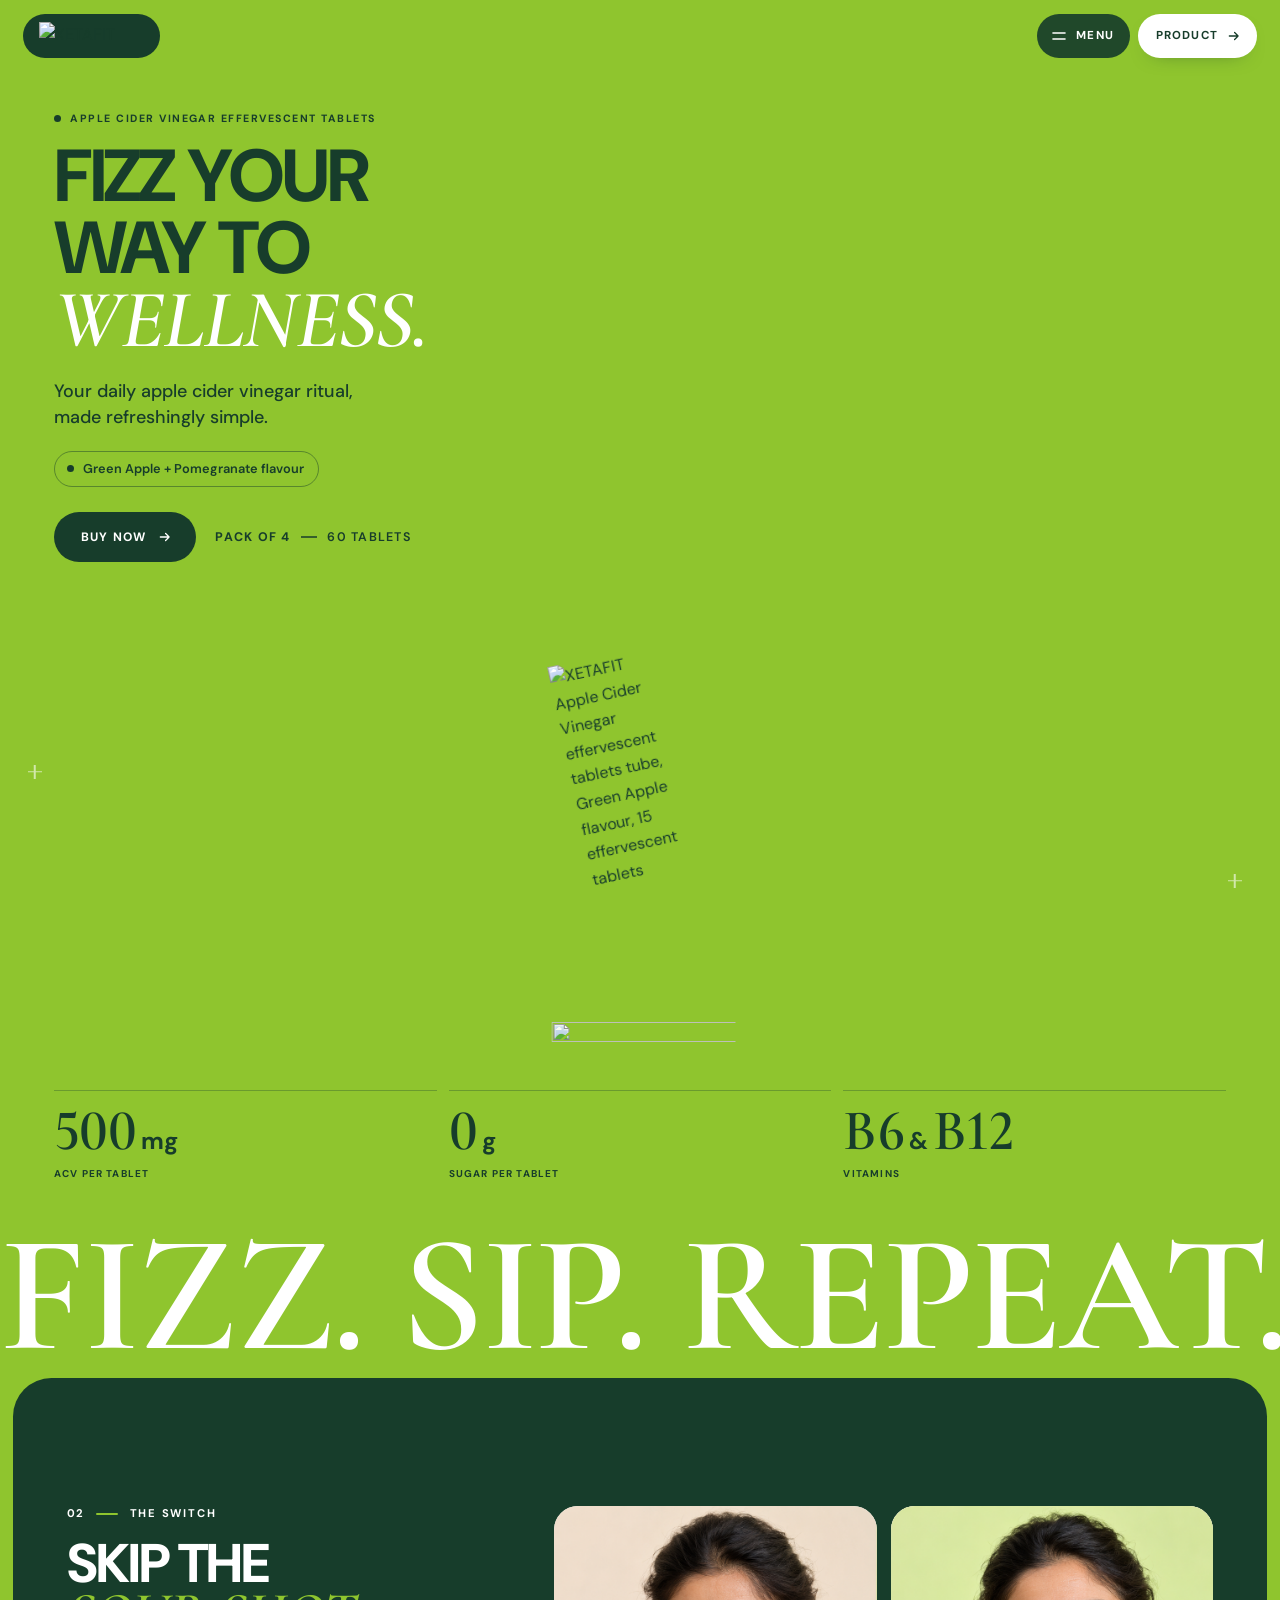
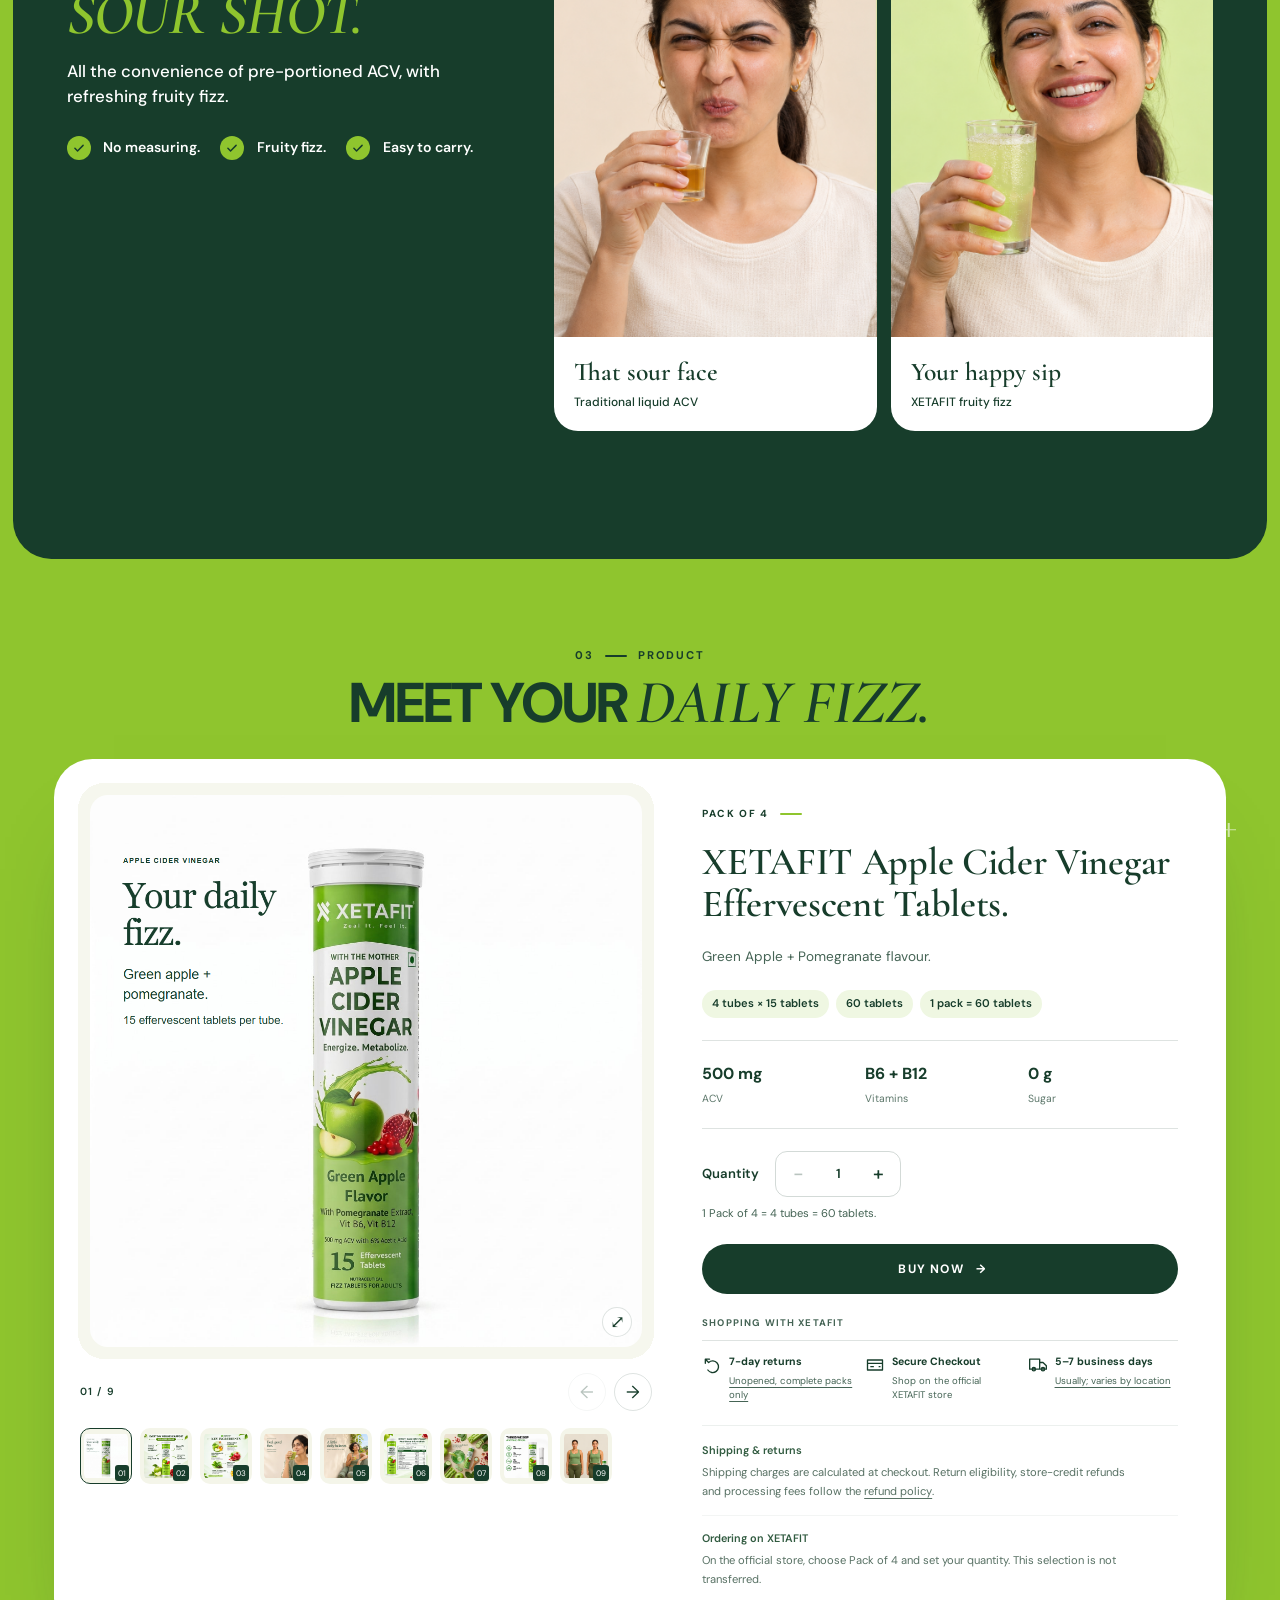
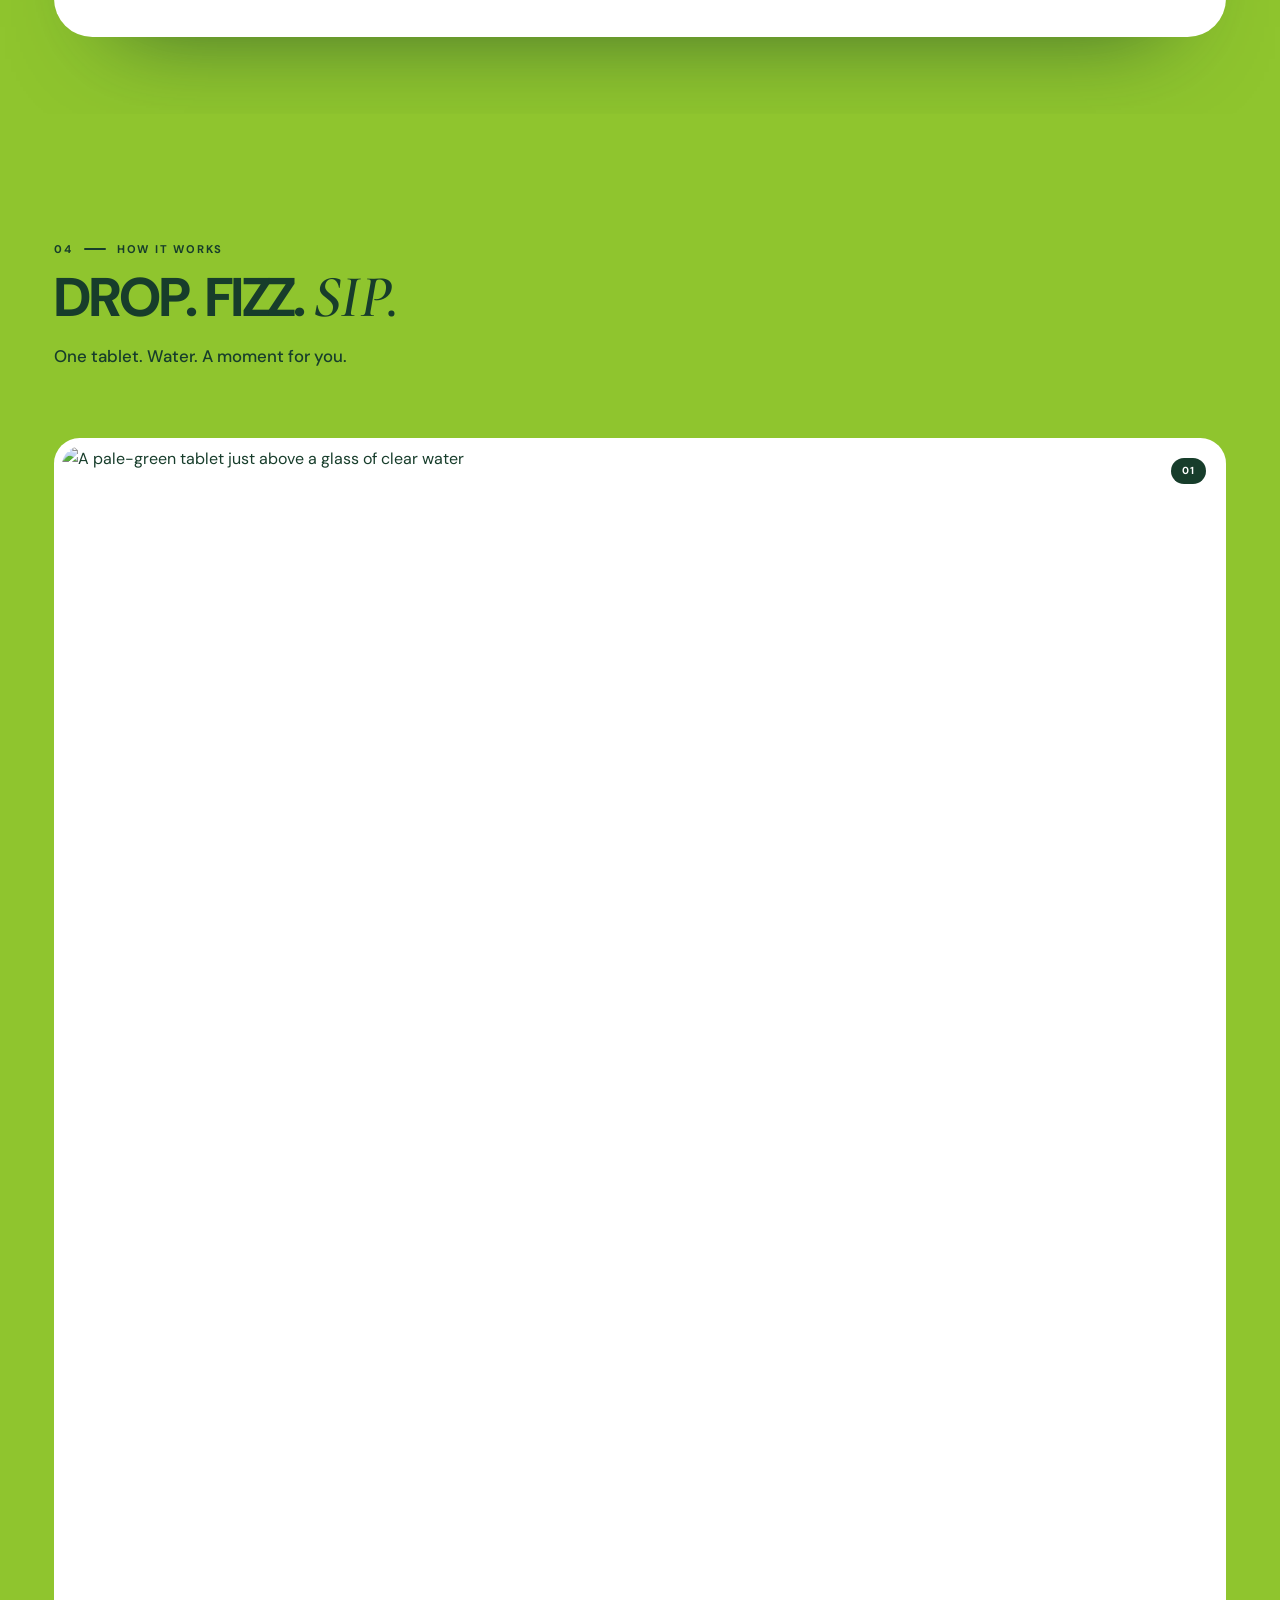
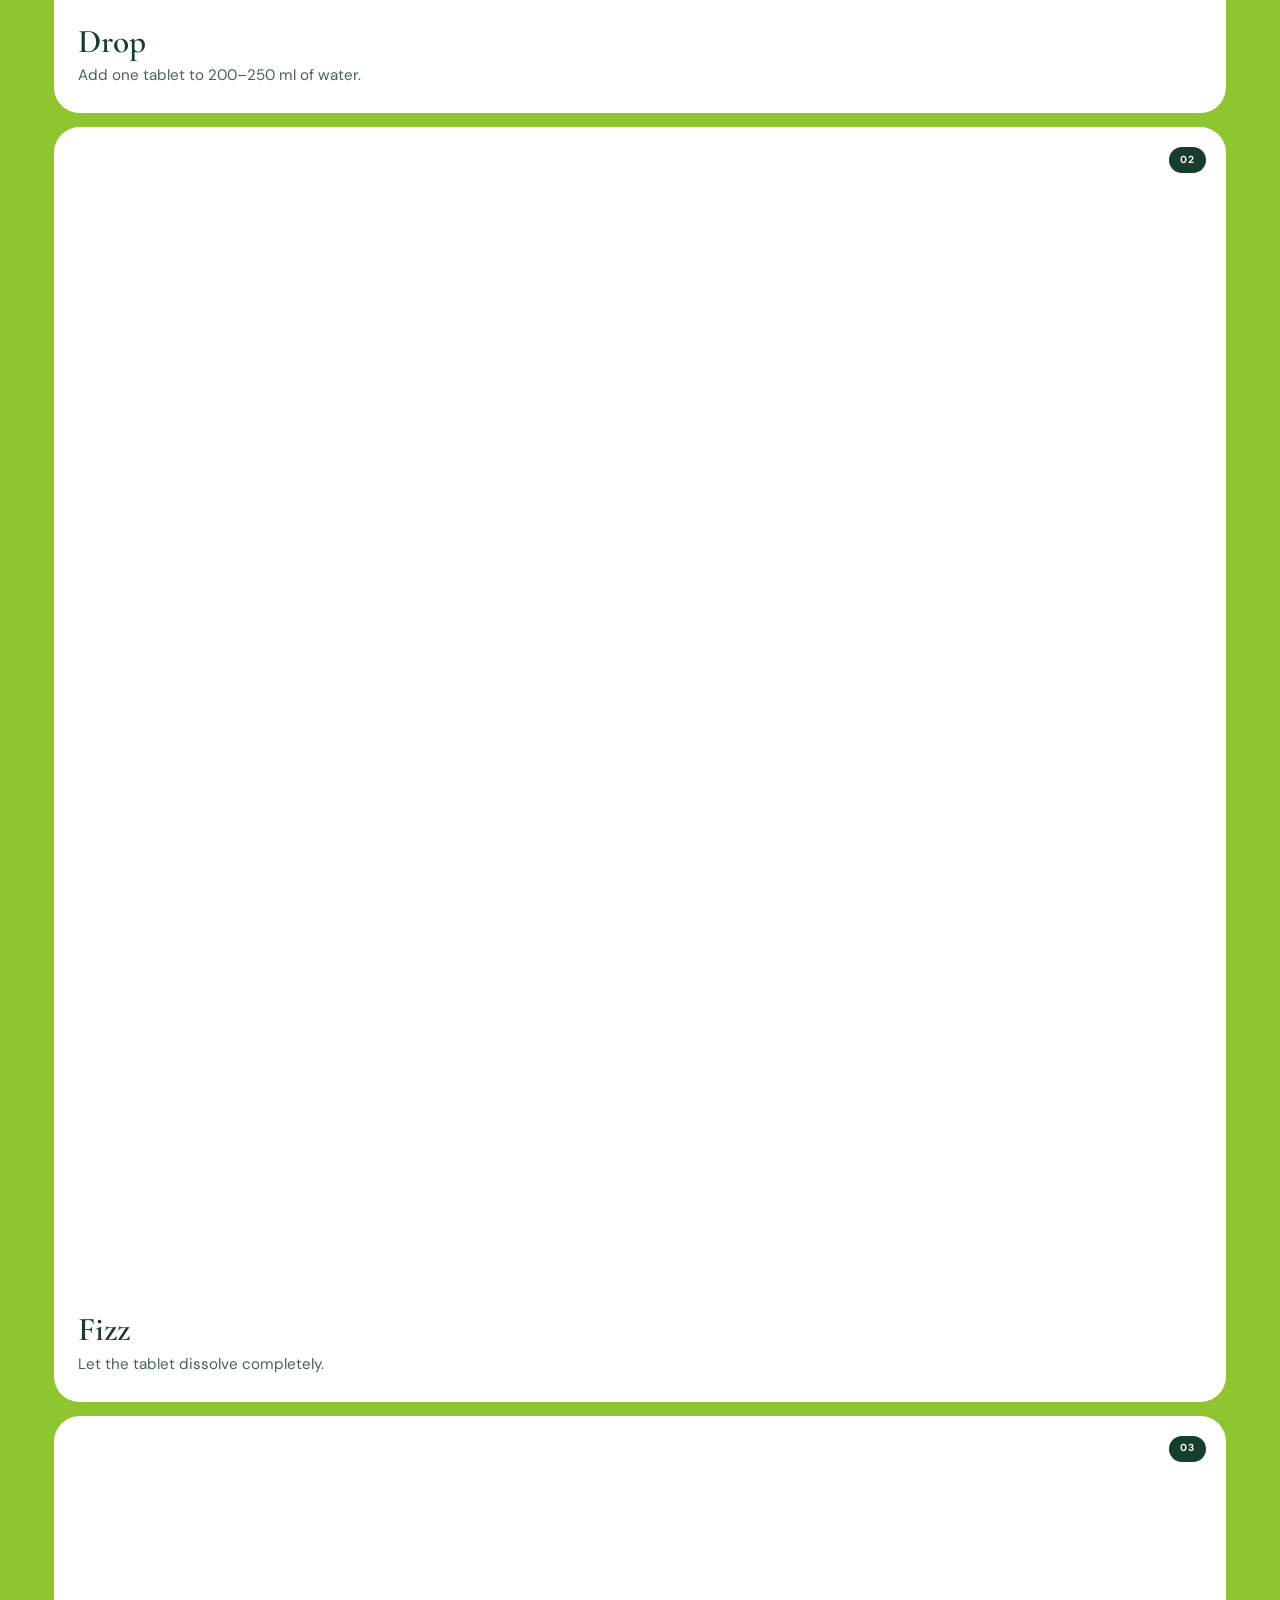
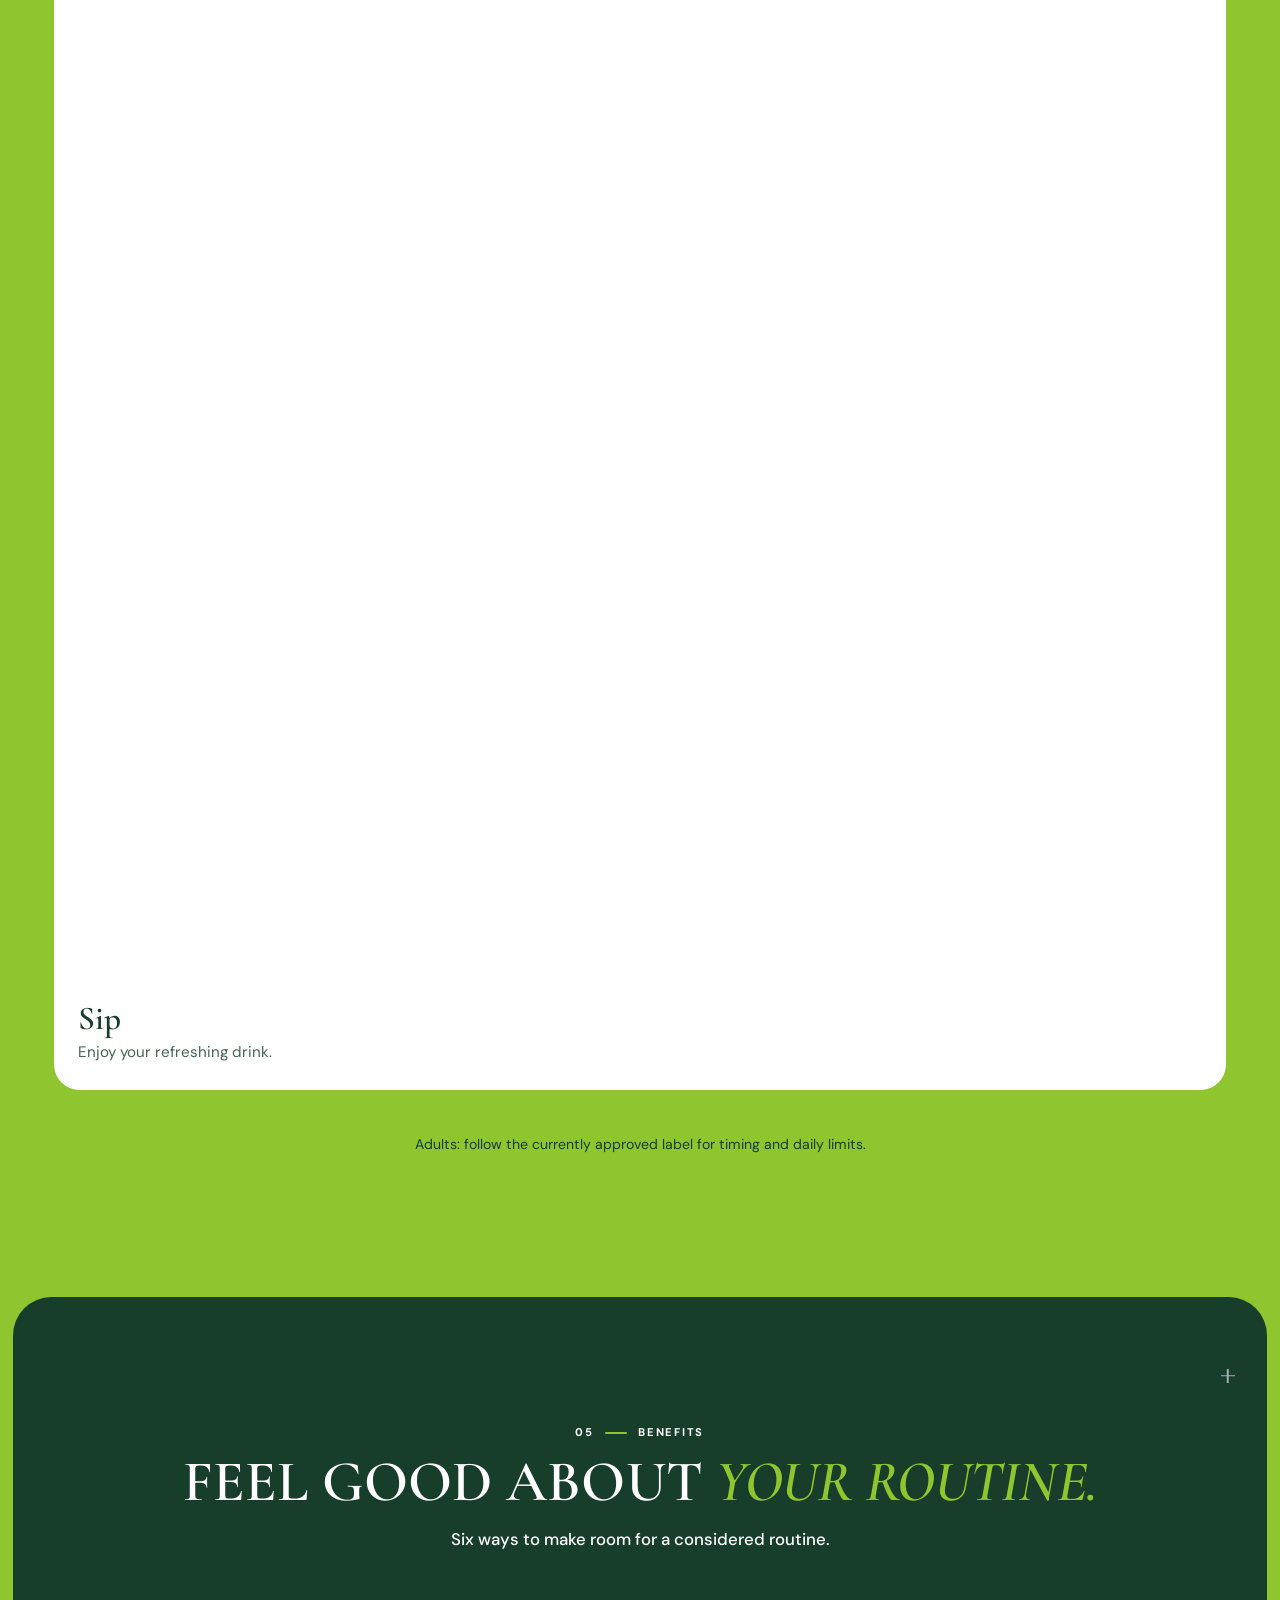
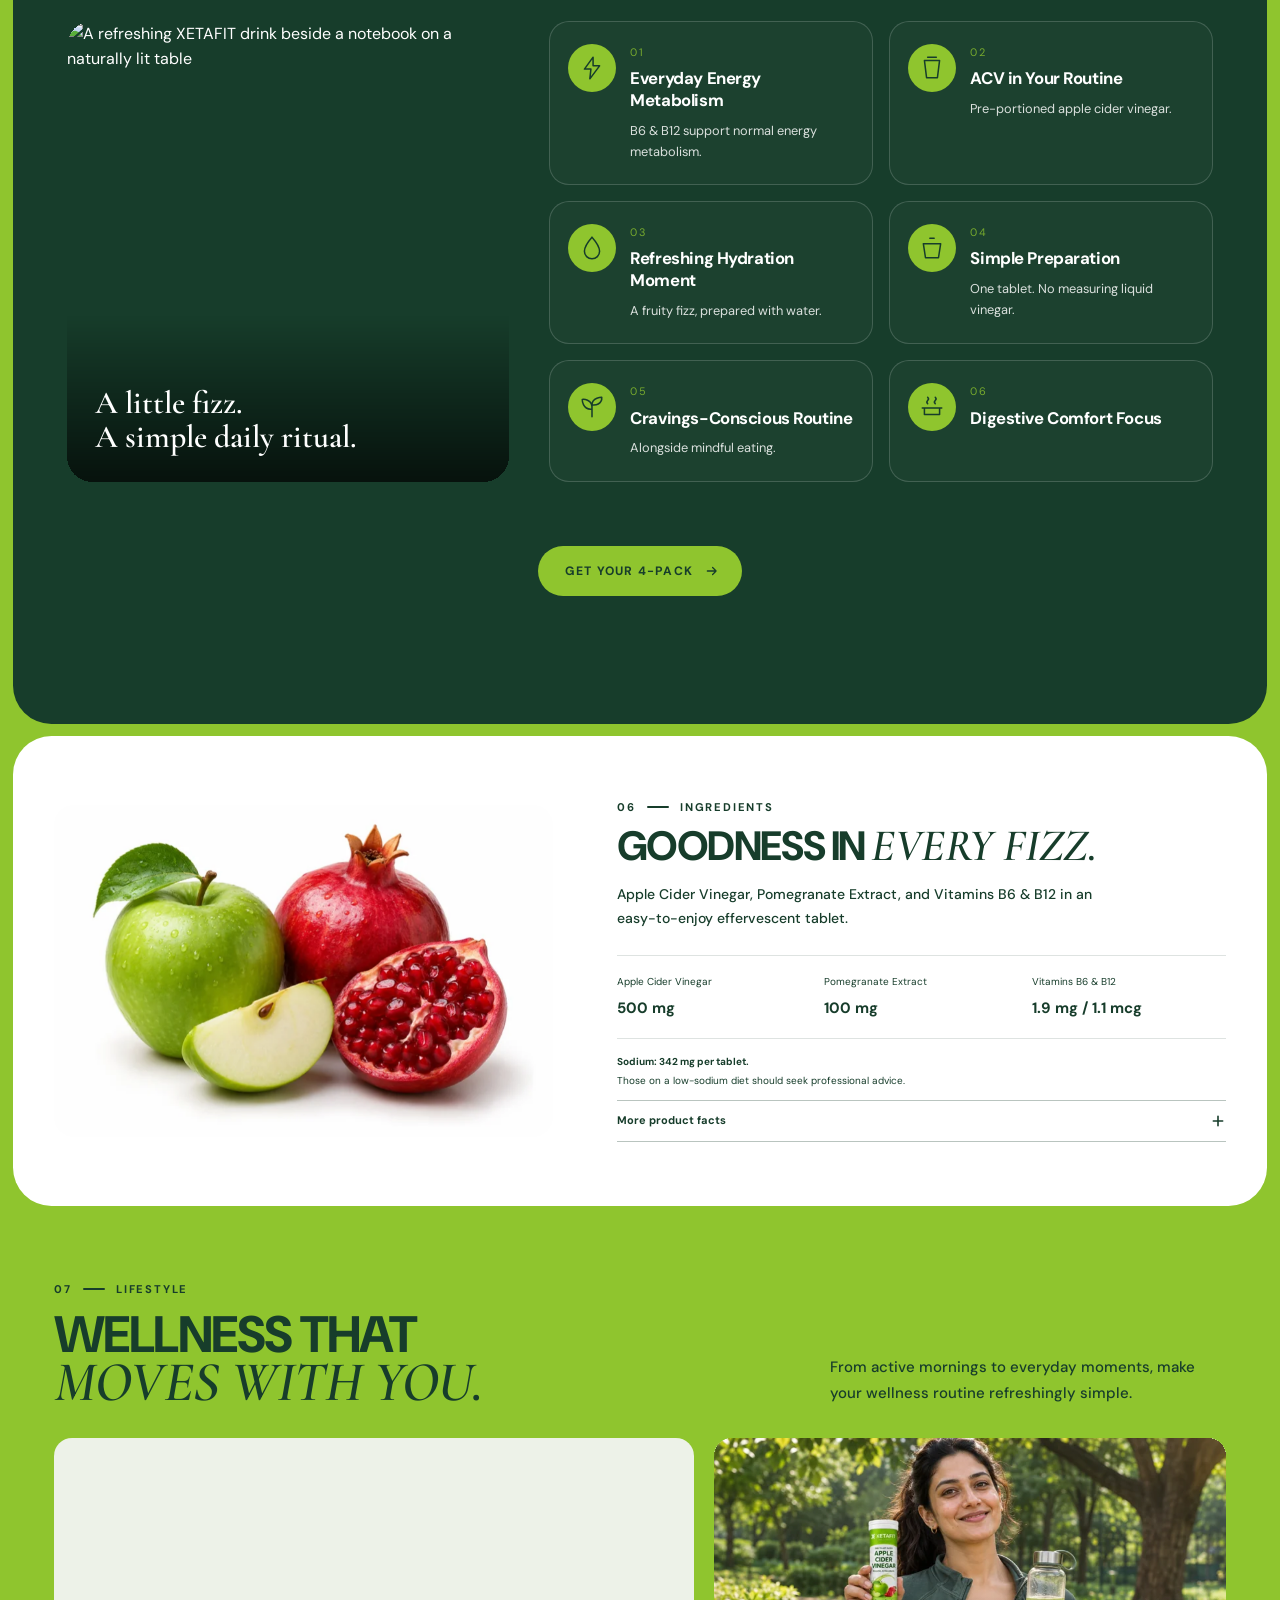
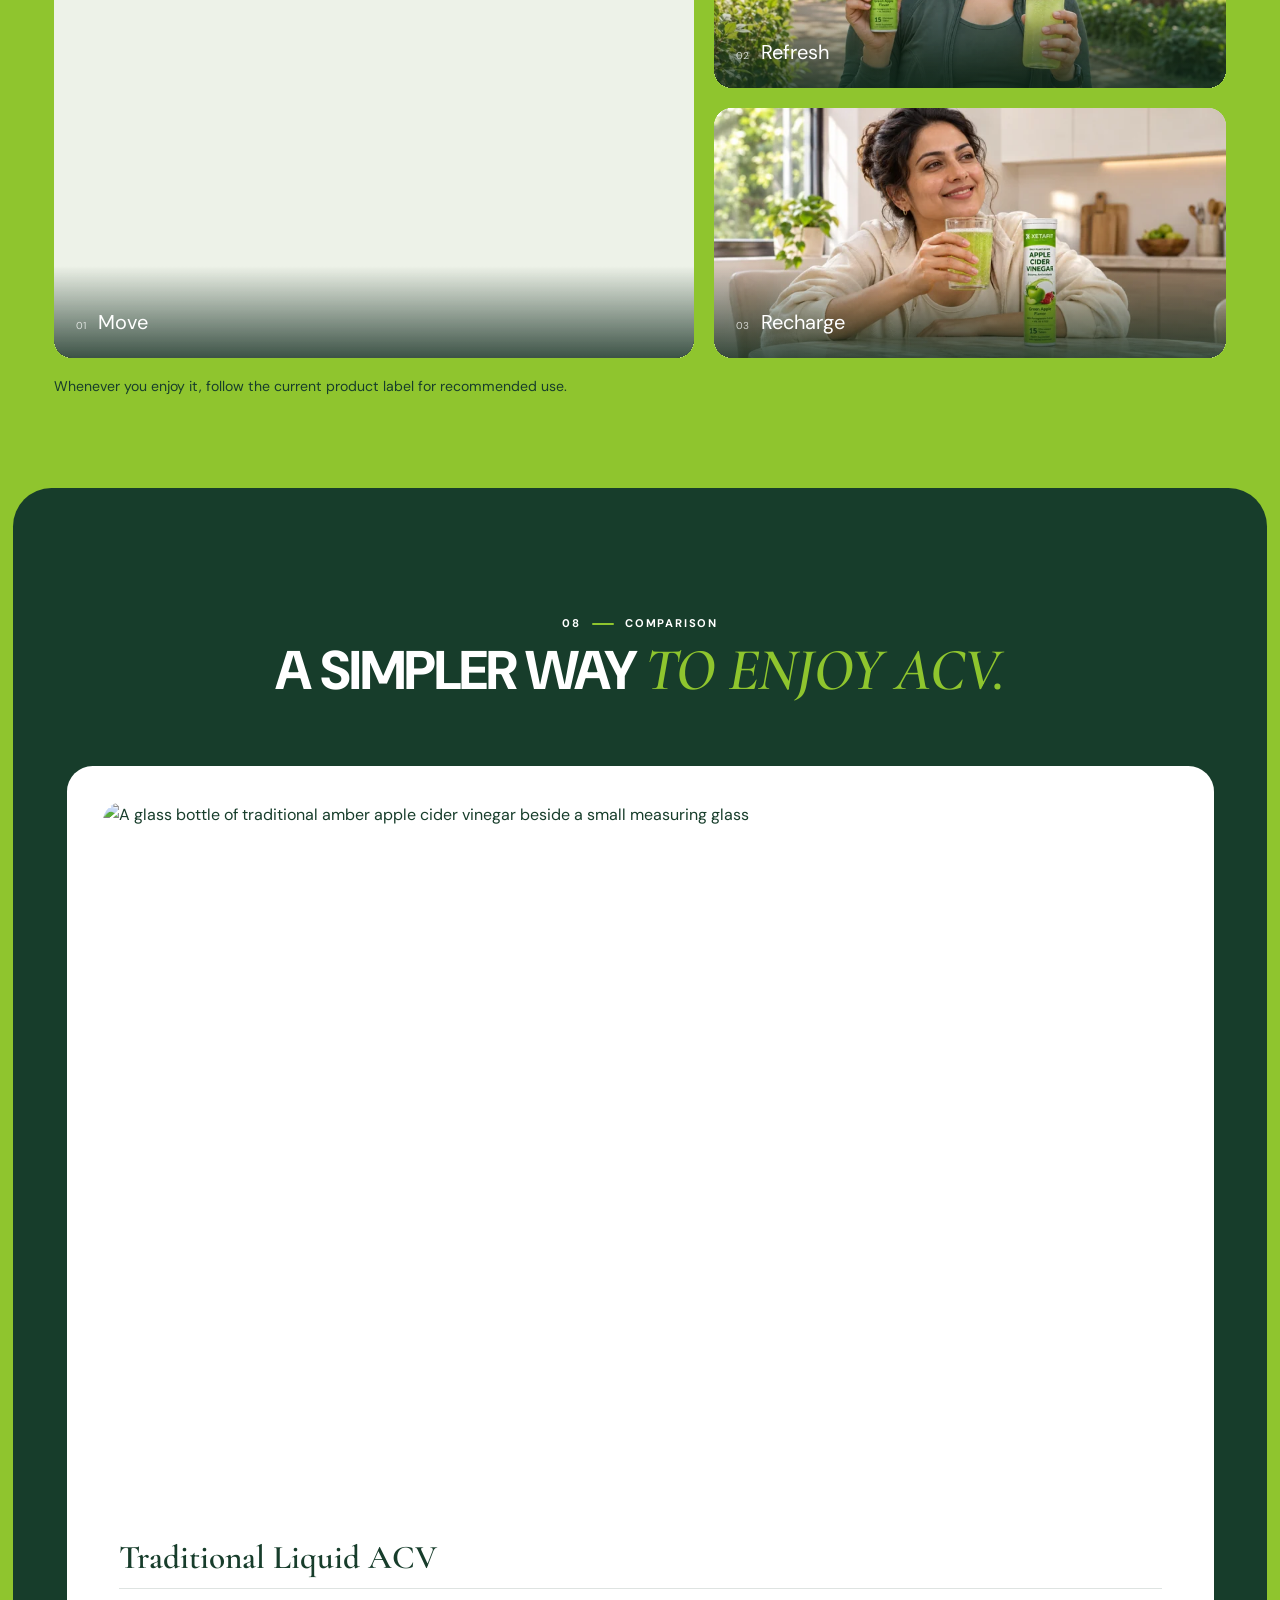
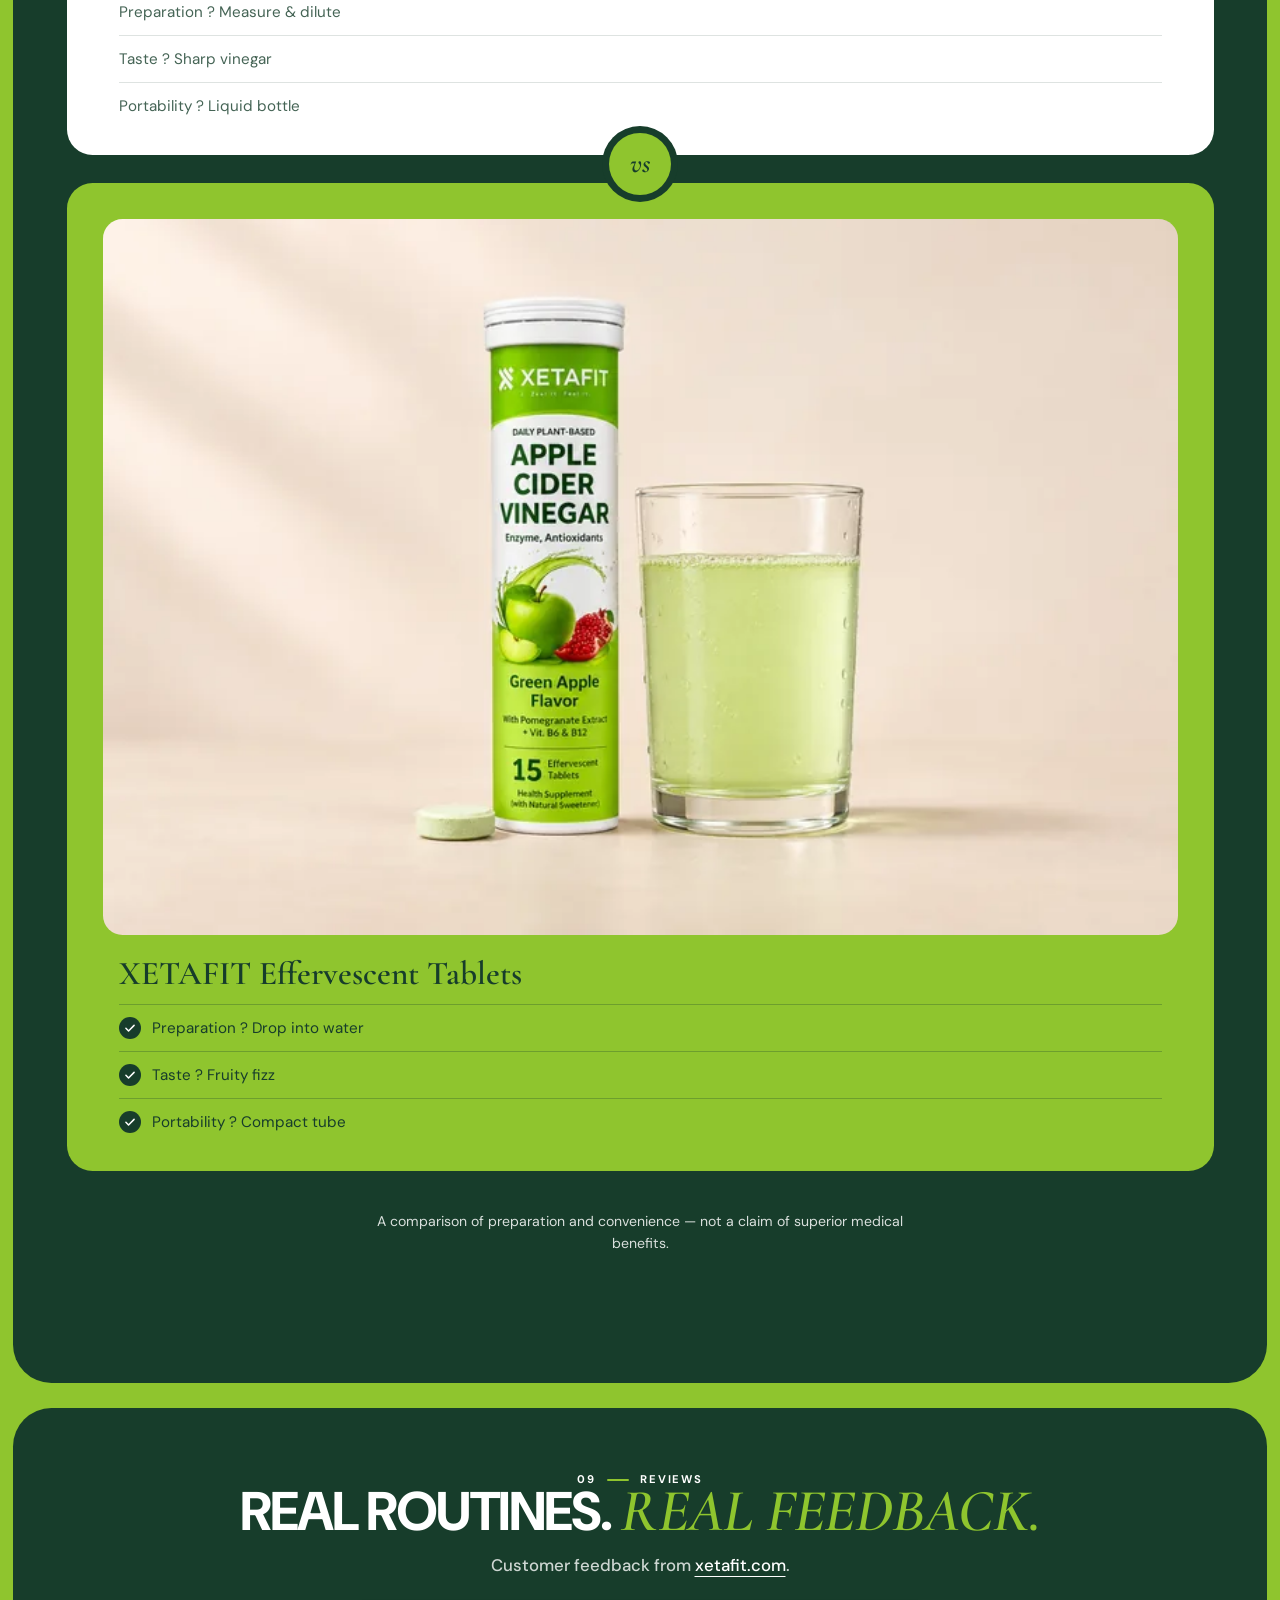
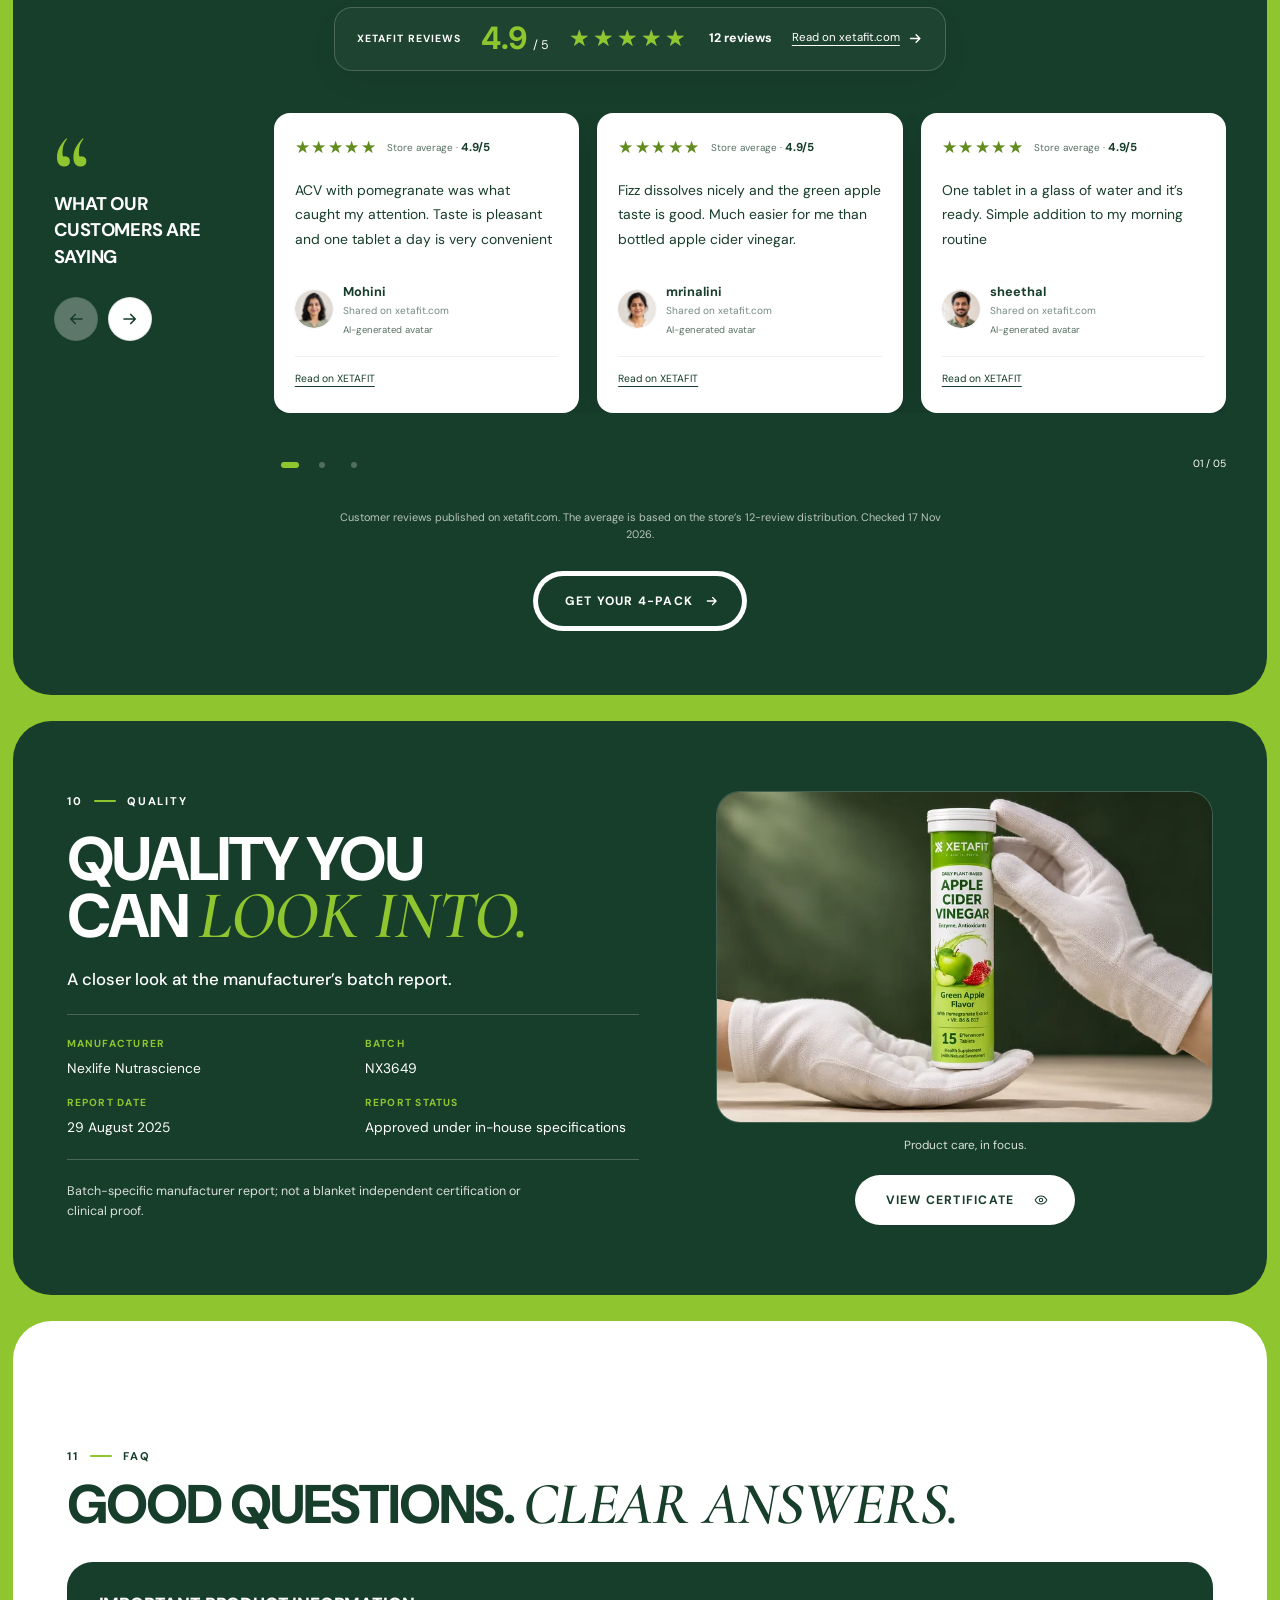
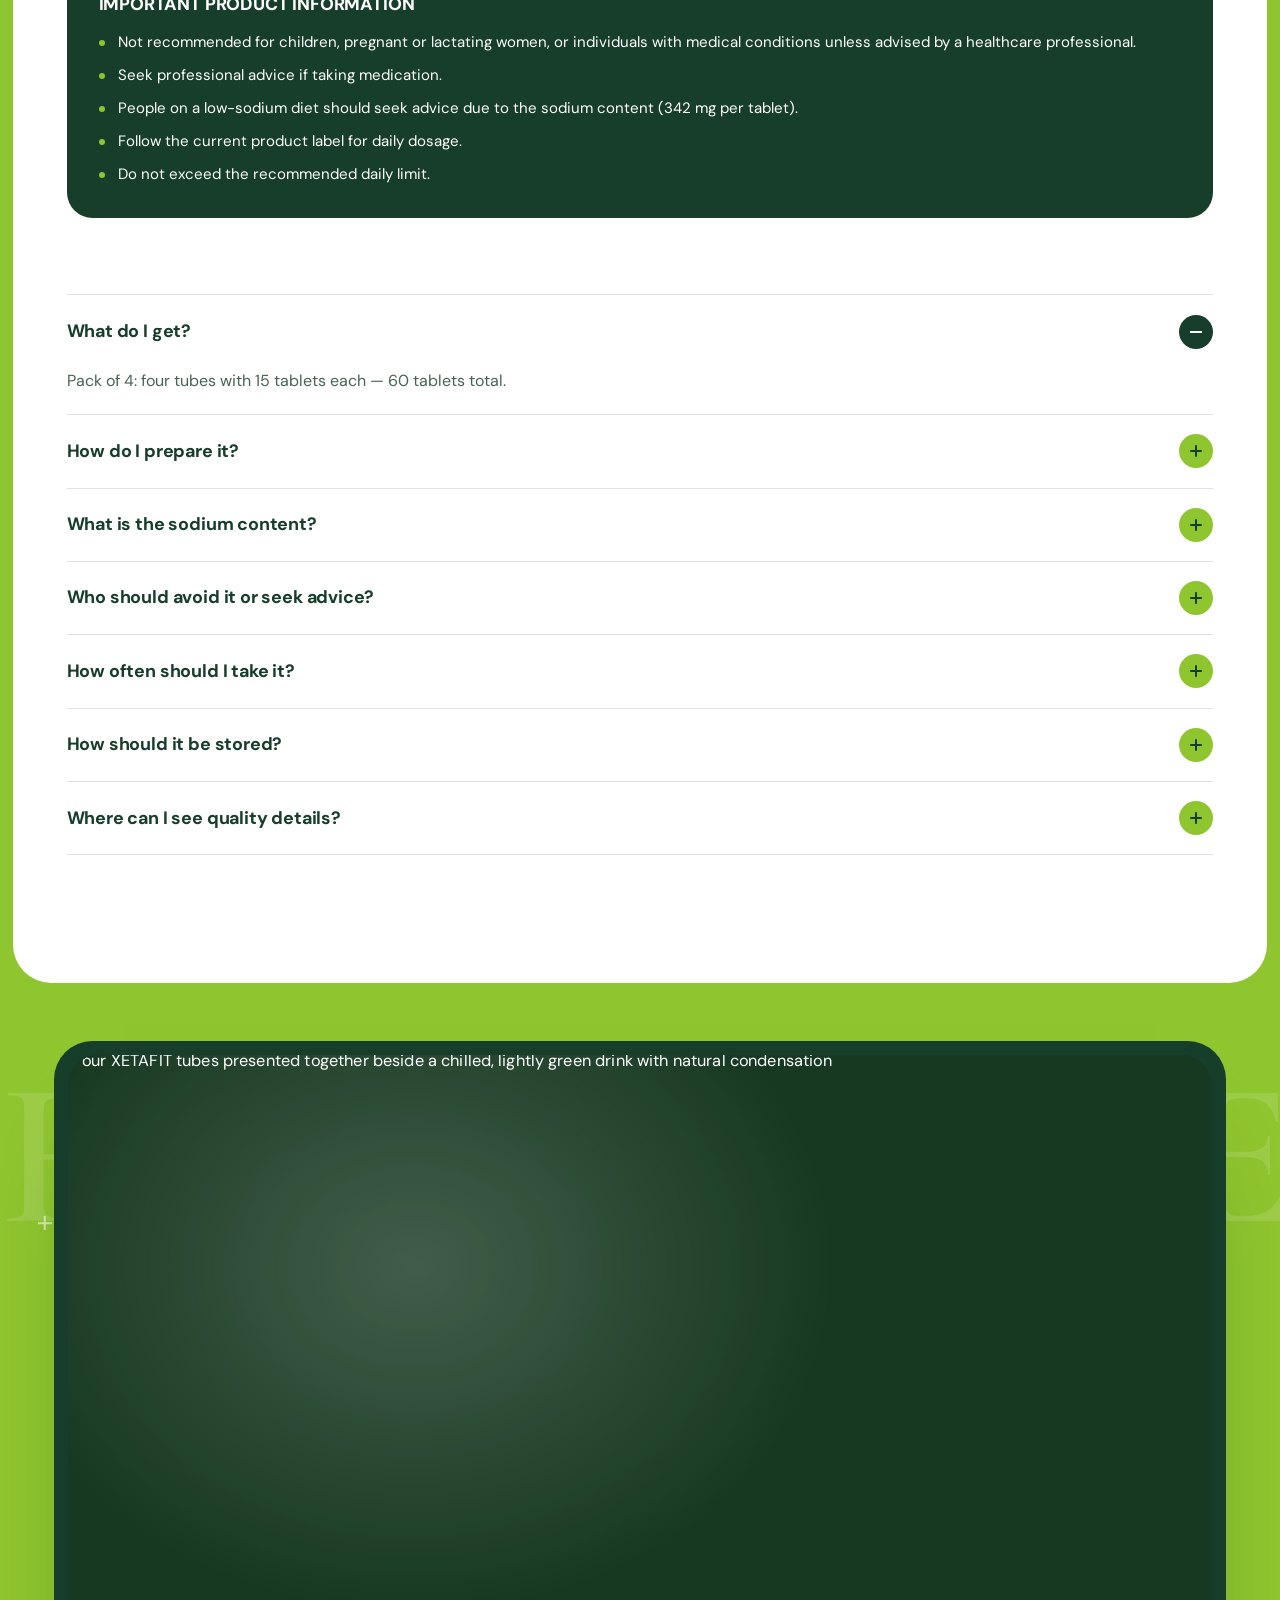
==== index.html @ c8749f1f "Publish XETAFIT v3 landing page refinements" ====
<!doctype html>
<html lang="en">

<head>
  <meta charset="utf-8">
  <meta name="viewport" content="width=device-width, initial-scale=1, viewport-fit=cover">
  <title>XETAFIT Apple Cider Vinegar Effervescent Tablets — Fizz Your Way to Wellness</title>
  <meta name="description"
    content="XETAFIT Apple Cider Vinegar Effervescent Tablets in Green Apple &amp; Pomegranate flavour. 500 mg ACV with Vitamins B6 &amp; B12 per tablet. Pack of 4 — 4 tubes, 60 tablets.">
  <meta name="theme-color" content="#8FC52E">
  <link rel="icon"
    href="data:image/svg+xml,%3Csvg xmlns='http://www.w3.org/2000/svg' viewBox='0 0 32 32'%3E%3Crect width='32' height='32' rx='9' fill='%238FC52E'/%3E%3Ccircle cx='16' cy='16' r='7' fill='%23FFFFFF'/%3E%3C/svg%3E">

  <!-- Fonts: DM Sans (display + body), Cormorant Garamond (editorial serif) -->
  <link rel="preconnect" href="https://fonts.googleapis.com">
  <link rel="preconnect" href="https://fonts.gstatic.com" crossorigin>
  <link rel="stylesheet"
    href="https://fonts.googleapis.com/css2?family=Cormorant+Garamond:ital,wght@0,500;0,600;1,500;1,600&family=DM+Sans:opsz,wght@9..40,400..900&display=swap">

  <!-- The hero tube is the first image painted -->
  <link rel="preload" as="image" href="assets/images/hero-tube.webp"
    imagesrcset="assets/images/hero-tube-190.webp 190w, assets/images/hero-tube.webp 360w"
    imagesizes="(min-width: 1100px) 135px, 105px" type="image/webp" fetchpriority="high">
  <!-- layers of the opening sequence, needed about 1.3 s after load -->
  <link rel="preload" as="image" href="assets/images/hero-tube-open.webp" type="image/webp">
  <link rel="preload" as="image" href="assets/images/hero-cap.webp" type="image/webp">
  <link rel="preload" as="image" href="assets/images/hero-tube-inner.webp" type="image/webp">
  <link rel="preload" as="image" href="assets/images/hero-tablet-1.webp" type="image/webp">
  <link rel="preload" as="image" href="assets/images/hero-tablet-2.webp" type="image/webp">

  <link rel="stylesheet" href="css/style.css">
  <link rel="stylesheet" href="css/responsive.css">
  <link rel="stylesheet" href="css/animations.css">
  <link rel="stylesheet" href="css/editorial.css">
  <link rel="stylesheet" href="css/nav-liquid.css">
  <script src="nav-liquid.js" defer></script>
</head>

<body>

  <a class="skip-link" href="#buy">Skip to the 4-pack</a>

  <!-- Inline icon sprite (inherits currentColor) -->
  <svg class="sprite" aria-hidden="true" focusable="false">
    <symbol id="i-arrow" viewBox="0 0 24 24">
      <path d="M4 12h15M13 6l6 6-6 6" fill="none" stroke="currentColor" stroke-width="2.2" stroke-linecap="round"
        stroke-linejoin="round" />
    </symbol>
    <symbol id="i-plus" viewBox="0 0 24 24">
      <path d="M12 5v14M5 12h14" fill="none" stroke="currentColor" stroke-width="2.4" stroke-linecap="round" />
    </symbol>
    <symbol id="i-doc" viewBox="0 0 24 24">
      <path d="M6 3h8l4 4v14H6z M14 3v4h4 M9 12h6 M9 16h6" fill="none" stroke="currentColor" stroke-width="1.8"
        stroke-linejoin="round" />
    </symbol>
    <symbol id="i-menu" viewBox="0 0 24 24">
      <path d="M4 8h16M4 16h16" fill="none" stroke="currentColor" stroke-width="2.2" stroke-linecap="round" />
    </symbol>
    <symbol id="i-close" viewBox="0 0 24 24">
      <path d="M6 6l12 12M18 6 6 18" fill="none" stroke="currentColor" stroke-width="2.2" stroke-linecap="round" />
    </symbol>
    <symbol id="i-check" viewBox="0 0 24 24">
      <path d="m5 12.5 4.5 4.5L19 7.5" fill="none" stroke="currentColor" stroke-width="2.6" stroke-linecap="round"
        stroke-linejoin="round" />
    </symbol>
  </svg>

  <!-- ============================================================
     HEADER: three floating capsules, as in the reference
     brand plate · grouped navigation · utility + Product
     No Buy Now here: V9 allows Buy Now only in scenes 01 and 12.
     ============================================================ -->
  <header class="hdr">
    <!-- Official XETAFIT logo (tools/extract_logo.py). Its orange mark needs a dark
       ground (1.4:1 on the red, 5.6:1 on the plate). Swap in the SVG when supplied. -->
    <a class="hdr__brand" href="#top" aria-label="XETAFIT — back to top"><img src="assets/images/xetafit-logo.png"
        alt="XETAFIT" width="256" height="68" decoding="async"></a>

    <nav class="hdr__nav" aria-label="Primary">
      <ul>
        <li><a href="#how">How it works</a></li>
        <li><a href="#benefits">Benefits</a></li>
        <li><a href="#ingredients">Ingredients</a></li>
        <li><a href="#reviews">Reviews</a></li>
        <li><a href="#quality">Quality</a></li>
        <li><a href="#faq">FAQ</a></li>
      </ul>
    </nav>

    <div class="hdr__actions">
      <a class="hdr__icon" href="certificate.html" aria-label="Certificate of Analysis"
        title="Certificate of Analysis"><svg aria-hidden="true">
          <use href="#i-doc" />
        </svg></a>
      <a class="hdr__menu" href="#menu" aria-controls="menu"><svg aria-hidden="true">
          <use href="#i-menu" />
        </svg><span>Menu</span></a>
      <a class="hdr__cta" href="#buy">Product <svg aria-hidden="true">
          <use href="#i-arrow" />
        </svg></a>
    </div>
  </header>

  <!-- Phone / tablet menu. CSS only: opened with #menu (:target); following any link
     inside it changes the target, so the menu closes on its own. -->
  <nav class="menu" id="menu" aria-label="Menu">
    <div class="menu__top">
      <span class="menu__title">Menu</span>
      <a class="menu__close" href="#menu-closed" aria-label="Close menu"><svg aria-hidden="true">
          <use href="#i-close" />
        </svg></a>
    </div>
    <ul class="menu__links">
      <li><a href="#how"><span>01</span>How it works</a></li>
      <li><a href="#benefits"><span>02</span>Benefits</a></li>
      <li><a href="#ingredients"><span>03</span>Ingredients</a></li>
      <li><a href="#reviews"><span>04</span>Reviews</a></li>
      <li><a href="#quality"><span>05</span>Quality</a></li>
      <li><a href="#faq"><span>06</span>FAQ</a></li>
    </ul>
    <div class="menu__foot">
      <a class="btn btn--gold" href="#buy">Product <span class="btn__icon" aria-hidden="true"><svg>
            <use href="#i-arrow" />
          </svg></span></a>
      <a class="btn btn--ghost" href="certificate.html">Certificate <span class="btn__icon" aria-hidden="true"><svg>
            <use href="#i-doc" />
          </svg></span></a>
    </div>
  </nav>

  <main id="main">

    <!-- ============================================================
     01 / HERO
     ============================================================ -->
    <section class="sec hero" id="top" aria-labelledby="hero-title">
      <span class="cross cross--a" aria-hidden="true"></span>
      <span class="cross cross--b" aria-hidden="true"></span>

      <div class="wrap hero__inner">
        <p class="eyebrow hero__eyebrow intro" style="--d:0"><span class="eyebrow__dot" aria-hidden="true"></span>Apple
          Cider Vinegar Effervescent Tablets</p>

        <h1 class="hero__title" id="hero-title">
          <span class="line"><span class="intro-line" style="--d:1">FIZZ YOUR</span></span>
          <span class="line"><span class="intro-line" style="--d:2">WAY TO</span></span>
          <span class="line"><em class="intro-line" style="--d:3">WELLNESS.</em></span>
        </h1>

        <div class="hero__stage">
          <div class="hero__copy">
            <p class="hero__lead intro" style="--d:4">Your daily apple cider vinegar ritual, made refreshingly simple.
            </p>
            <p class="hero__flavour intro" style="--d:5"><span class="eyebrow__dot" aria-hidden="true"></span>Green
              Apple + Pomegranate flavour</p>
            <div class="cta-row hero__cta intro intro--last" style="--d:7">
              <a class="btn btn--gold btn--lg" href="#buy">Buy now
                <span class="btn__icon" aria-hidden="true"><svg>
                    <use href="#i-arrow" />
                  </svg></span>
              </a>
              <p class="pack-tag"><strong>Pack of 4</strong><span>60 tablets</span></p>
            </div>
          </div>

          <!-- Original closed-packshot fallback: authentic matching open-mouth and
           detached-cap renders are required before enabling the opening sequence.
           Tablets are visible in their final composition; no emergence is implied. -->
          <figure class="hero__art">
            <span class="hero__ground" aria-hidden="true"><img class="tube__shadow tube__shadow--soft"
                src="assets/images/tube-shadow-soft.webp" alt="" width="628" height="182" decoding="async"></span>
            <div class="hero__product">
              <img class="hero__layer hero__well" src="assets/images/hero-tube-inner.webp" alt="" width="360"
                height="1369" decoding="async" aria-hidden="true">
              <span class="tab tab--1" aria-hidden="true"><span class="tab__y"><span class="tab__bob"><span
                      class="tab__img"></span></span></span></span>
              <span class="tab tab--2" aria-hidden="true"><span class="tab__y"><span class="tab__bob"><span
                      class="tab__img"></span></span></span></span>
              <img class="hero__layer hero__open" src="assets/images/hero-tube-open.webp" alt="" width="360"
                height="1369" decoding="async" aria-hidden="true">
              <div class="hero__closed">
                <img class="hero__tube" src="assets/images/hero-tube.webp"
                  srcset="assets/images/hero-tube-190.webp 190w, assets/images/hero-tube.webp 360w"
                  sizes="(min-width: 1100px) 135px, 105px"
                  alt="XETAFIT Apple Cider Vinegar effervescent tablets tube, Green Apple flavour, 15 effervescent tablets"
                  width="360" height="1369" fetchpriority="high" decoding="async">
                <span class="sheen sheen--front" aria-hidden="true"></span>
              </div>
              <img class="hero__layer hero__cap" src="assets/images/hero-cap.webp" alt="" width="360" height="1369"
                decoding="async" aria-hidden="true">
            </div>
          </figure>

          <ul class="hero__facts" aria-label="Product facts">
            <li class="intro" style="--d:5"><strong>500<small>mg</small></strong><span>ACV per tablet</span></li>
            <li class="intro" style="--d:6"><strong>0<small>g</small></strong><span>sugar per tablet</span></li>
            <li class="intro" style="--d:7"><strong>B6<small>&amp;</small>B12</strong><span>Vitamins</span></li>
          </ul>
        </div>
      </div>

      <div class="fizz-field fizz-field--hero" aria-hidden="true">
        <i class="b2" style="--x:24.4%;--y:27.2%;--h:67cqh;--s:11.3px;--d:7.61s;--t:-1.79s;--o:0.63;--w:-3.5px"></i>
        <i class="b1" style="--x:64.3%;--y:0.0%;--h:51cqh;--s:4.7px;--d:6.95s;--t:-2.15s;--o:0.90;--w:5.2px"></i>
        <i class="b1" style="--x:68.1%;--y:1.2%;--h:67cqh;--s:4.9px;--d:8.89s;--t:-0.49s;--o:0.94;--w:3.5px"></i>
        <i class="b1" style="--x:41.8%;--y:1.1%;--h:59cqh;--s:4.5px;--d:8.54s;--t:-4.76s;--o:0.95;--w:5.2px"></i>
        <i class="b3" style="--x:30.6%;--y:7.5%;--h:43cqh;--s:4.5px;--d:7.44s;--t:-6.22s;--o:0.82;--w:-2.6px"></i>
        <i class="b1" style="--x:1.8%;--y:1.6%;--h:54cqh;--s:13.0px;--d:4.83s;--t:-4.49s;--o:0.71;--w:-2.1px"></i>
        <i class="b2" style="--x:23.0%;--y:6.0%;--h:65cqh;--s:4.5px;--d:8.83s;--t:-1.92s;--o:0.93;--w:-6.4px"></i>
        <i class="b3" style="--x:64.4%;--y:0.0%;--h:51cqh;--s:4.9px;--d:7.05s;--t:-3.77s;--o:0.90;--w:-6.3px"></i>
        <i class="b3" style="--x:88.4%;--y:1.8%;--h:41cqh;--s:4.2px;--d:6.57s;--t:-1.92s;--o:0.90;--w:-6.1px"></i>
        <i class="b3" style="--x:53.3%;--y:13.4%;--h:40cqh;--s:4.5px;--d:5.58s;--t:-5.42s;--o:0.84;--w:-3.7px"></i>
        <i class="b2" style="--x:66.1%;--y:16.7%;--h:59cqh;--s:8.0px;--d:6.61s;--t:-6.16s;--o:0.90;--w:6.3px"></i>
        <i class="b2" style="--x:37.3%;--y:41.4%;--h:53cqh;--s:4.7px;--d:6.91s;--t:-2.45s;--o:0.89;--w:6.6px"></i>
        <i class="b3" style="--x:90.5%;--y:37.4%;--h:56cqh;--s:8.1px;--d:7.02s;--t:-4.08s;--o:0.90;--w:-4.3px"></i>
        <i class="b3" style="--x:37.3%;--y:2.9%;--h:68cqh;--s:7.9px;--d:8.39s;--t:-2.83s;--o:0.75;--w:-6.8px"></i>
        <i class="b1" style="--x:94.3%;--y:8.7%;--h:71cqh;--s:4.2px;--d:11.28s;--t:-1.31s;--o:0.94;--w:-2.2px"></i>
        <i class="b3" style="--x:64.3%;--y:11.2%;--h:61cqh;--s:4.7px;--d:8.10s;--t:-5.78s;--o:0.88;--w:-4.0px"></i>
        <i class="b3" style="--x:7.3%;--y:8.8%;--h:57cqh;--s:4.4px;--d:7.50s;--t:-2.75s;--o:0.86;--w:2.5px"></i>
        <i class="b2" style="--x:47.1%;--y:40.1%;--h:54cqh;--s:7.8px;--d:6.55s;--t:-4.18s;--o:0.75;--w:-6.4px"></i>
        <i class="b2" style="--x:51.2%;--y:7.3%;--h:44cqh;--s:5.0px;--d:5.93s;--t:-5.48s;--o:0.84;--w:-4.3px"></i>
        <i class="b3" style="--x:4.6%;--y:2.5%;--h:52cqh;--s:4.3px;--d:9.41s;--t:-0.88s;--o:0.88;--w:2.0px"></i>
        <i class="b3" style="--x:59.9%;--y:0.6%;--h:34cqh;--s:4.9px;--d:5.55s;--t:-5.00s;--o:0.88;--w:2.8px"></i>
        <i class="b2" style="--x:44.1%;--y:12.0%;--h:34cqh;--s:4.8px;--d:4.55s;--t:-4.13s;--o:0.99;--w:-4.2px"></i>
        <i class="b3" style="--x:90.8%;--y:11.9%;--h:57cqh;--s:8.9px;--d:6.27s;--t:-2.52s;--o:0.73;--w:6.6px"></i>
        <i class="b3" style="--x:30.4%;--y:50.4%;--h:44cqh;--s:13.6px;--d:5.12s;--t:-1.05s;--o:0.71;--w:3.4px"></i>
        <i class="b1" style="--x:1.9%;--y:35.2%;--h:54cqh;--s:7.3px;--d:6.07s;--t:-4.71s;--o:0.86;--w:-2.2px"></i>
        <i class="b1" style="--x:66.9%;--y:1.2%;--h:67cqh;--s:4.6px;--d:8.48s;--t:-5.61s;--o:0.97;--w:-6.6px"></i>
        <i class="b2" style="--x:20.3%;--y:22.3%;--h:66cqh;--s:4.4px;--d:8.69s;--t:-4.27s;--o:0.94;--w:6.6px"></i>
        <i class="b3" style="--x:14.8%;--y:49.2%;--h:39cqh;--s:4.4px;--d:5.81s;--t:-3.53s;--o:0.83;--w:2.2px"></i>
        <i class="b1" style="--x:21.1%;--y:15.1%;--h:73cqh;--s:12.6px;--d:6.37s;--t:-0.24s;--o:0.80;--w:-2.9px"></i>
        <i class="b3" style="--x:76.4%;--y:20.8%;--h:71cqh;--s:8.2px;--d:9.46s;--t:-2.51s;--o:0.77;--w:3.4px"></i>
        <i class="b1" style="--x:62.7%;--y:16.4%;--h:50cqh;--s:4.9px;--d:8.42s;--t:-1.92s;--o:0.92;--w:-6.2px"></i>
        <i class="b2" style="--x:10.2%;--y:48.8%;--h:45cqh;--s:8.8px;--d:5.40s;--t:-1.22s;--o:0.79;--w:-6.0px"></i>
        <i class="b1" style="--x:43.2%;--y:0.4%;--h:38cqh;--s:4.1px;--d:4.75s;--t:-3.94s;--o:0.96;--w:3.2px"></i>
        <i class="b1" style="--x:73.0%;--y:36.0%;--h:41cqh;--s:8.6px;--d:4.79s;--t:-1.23s;--o:0.87;--w:6.2px"></i>
        <i class="b2" style="--x:68.5%;--y:20.3%;--h:34cqh;--s:4.3px;--d:4.82s;--t:-4.06s;--o:0.87;--w:6.7px"></i>
        <i class="b3" style="--x:53.1%;--y:27.7%;--h:41cqh;--s:4.2px;--d:5.91s;--t:-1.32s;--o:0.99;--w:-3.3px"></i>
        <i class="b1" style="--x:3.7%;--y:9.8%;--h:43cqh;--s:12.0px;--d:3.86s;--t:-0.67s;--o:0.71;--w:6.4px"></i>
        <i class="b2" style="--x:49.2%;--y:24.1%;--h:70cqh;--s:7.2px;--d:8.54s;--t:-0.35s;--o:0.89;--w:-3.8px"></i>
        <i class="b1" style="--x:42.2%;--y:1.1%;--h:59cqh;--s:4.8px;--d:8.83s;--t:-2.73s;--o:0.99;--w:3.6px"></i>
        <i class="b2" style="--x:31.3%;--y:8.6%;--h:50cqh;--s:4.1px;--d:8.84s;--t:-1.02s;--o:0.92;--w:-5.1px"></i>
        <i class="b2" style="--x:32.1%;--y:6.2%;--h:43cqh;--s:4.8px;--d:5.85s;--t:-1.43s;--o:0.99;--w:7.0px"></i>
        <i class="b1" style="--x:10.4%;--y:0.2%;--h:64cqh;--s:4.7px;--d:10.45s;--t:-5.66s;--o:0.99;--w:2.2px"></i>
        <i class="b1" style="--x:67.1%;--y:1.2%;--h:67cqh;--s:4.1px;--d:8.87s;--t:-3.02s;--o:0.86;--w:-3.7px"></i>
        <i class="b2" style="--x:60.0%;--y:8.3%;--h:78cqh;--s:5.0px;--d:12.83s;--t:-4.72s;--o:0.82;--w:2.1px"></i>
        <i class="b1" style="--x:62.7%;--y:42.1%;--h:36cqh;--s:4.4px;--d:6.45s;--t:-3.00s;--o:0.97;--w:-5.1px"></i>
        <i class="b1" style="--x:70.7%;--y:4.0%;--h:70cqh;--s:4.0px;--d:12.00s;--t:-4.73s;--o:0.95;--w:-6.0px"></i>
        <i class="b2" style="--x:46.9%;--y:0.9%;--h:75cqh;--s:4.4px;--d:11.79s;--t:-10.63s;--o:0.96;--w:4.4px"></i>
        <i class="b3" style="--x:22.7%;--y:0.3%;--h:51cqh;--s:4.6px;--d:7.51s;--t:-0.12s;--o:0.94;--w:4.3px"></i>
        <i class="b1" style="--x:71.0%;--y:5.5%;--h:68cqh;--s:4.8px;--d:12.32s;--t:-4.81s;--o:1.00;--w:4.5px"></i>
        <i class="b1" style="--x:74.3%;--y:7.8%;--h:67cqh;--s:8.0px;--d:8.96s;--t:-2.47s;--o:0.76;--w:6.1px"></i>
        <i class="b3" style="--x:86.0%;--y:9.6%;--h:63cqh;--s:7.0px;--d:7.78s;--t:-2.79s;--o:0.81;--w:-4.5px"></i>
        <i class="b3" style="--x:42.2%;--y:1.1%;--h:59cqh;--s:4.6px;--d:8.85s;--t:-7.05s;--o:0.91;--w:7.0px"></i>
        <i class="b1" style="--x:79.1%;--y:23.1%;--h:71cqh;--s:7.8px;--d:8.30s;--t:-3.32s;--o:0.76;--w:-4.3px"></i>
        <i class="b3" style="--x:66.0%;--y:3.4%;--h:46cqh;--s:4.4px;--d:7.11s;--t:-6.37s;--o:0.96;--w:-4.6px"></i>
        <i class="b2" style="--x:71.8%;--y:5.6%;--h:61cqh;--s:4.7px;--d:8.47s;--t:-2.35s;--o:0.91;--w:4.8px"></i>
        <i class="b3" style="--x:11.1%;--y:2.9%;--h:64cqh;--s:4.8px;--d:8.68s;--t:-3.24s;--o:0.92;--w:5.9px"></i>
        <i class="b3" style="--x:9.7%;--y:5.4%;--h:33cqh;--s:4.2px;--d:4.33s;--t:-0.26s;--o:0.89;--w:-3.4px"></i>
        <i class="b1" style="--x:37.6%;--y:0.8%;--h:43cqh;--s:12.9px;--d:4.79s;--t:-4.71s;--o:0.76;--w:-3.6px"></i>
        <i class="b3" style="--x:7.1%;--y:15.0%;--h:55cqh;--s:13.6px;--d:5.65s;--t:-3.71s;--o:0.77;--w:2.9px"></i>
        <i class="b1" style="--x:11.6%;--y:4.7%;--h:66cqh;--s:4.5px;--d:8.63s;--t:-3.39s;--o:0.89;--w:5.1px"></i>
        <i class="b1" style="--x:67.3%;--y:10.4%;--h:74cqh;--s:4.2px;--d:9.32s;--t:-4.99s;--o:0.83;--w:-4.4px"></i>
        <i class="b1" style="--x:94.1%;--y:9.4%;--h:63cqh;--s:4.9px;--d:8.24s;--t:-7.50s;--o:0.99;--w:6.9px"></i>
        <i class="b1" style="--x:62.6%;--y:33.3%;--h:61cqh;--s:4.1px;--d:9.71s;--t:-2.60s;--o:0.83;--w:4.2px"></i>
        <i class="b2" style="--x:88.3%;--y:7.0%;--h:71cqh;--s:8.8px;--d:7.66s;--t:-6.36s;--o:0.91;--w:4.9px"></i>
        <i class="b3" style="--x:89.4%;--y:55.5%;--h:38cqh;--s:11.6px;--d:3.59s;--t:-2.90s;--o:0.78;--w:4.5px"></i>
        <i class="b3" style="--x:42.1%;--y:34.1%;--h:35cqh;--s:4.0px;--d:5.02s;--t:-2.03s;--o:0.89;--w:-6.1px"></i>
        <i class="b3" style="--x:9.6%;--y:39.4%;--h:55cqh;--s:8.8px;--d:6.10s;--t:-5.67s;--o:0.74;--w:-4.4px"></i>
        <i class="b3" style="--x:94.8%;--y:13.1%;--h:37cqh;--s:4.5px;--d:6.48s;--t:-4.85s;--o:0.83;--w:4.9px"></i>
        <i class="b2" style="--x:14.4%;--y:49.5%;--h:44cqh;--s:8.1px;--d:6.15s;--t:-0.07s;--o:0.84;--w:-5.1px"></i>
        <i class="b2" style="--x:85.6%;--y:2.0%;--h:55cqh;--s:4.1px;--d:9.20s;--t:-2.94s;--o:0.90;--w:-6.3px"></i>
        <i class="b1" style="--x:92.9%;--y:3.2%;--h:72cqh;--s:8.9px;--d:8.45s;--t:-4.91s;--o:0.84;--w:3.1px"></i>
        <i class="b3" style="--x:15.3%;--y:43.2%;--h:51cqh;--s:8.7px;--d:5.09s;--t:-1.66s;--o:0.82;--w:-6.6px"></i>
        <i class="b2" style="--x:10.2%;--y:0.2%;--h:64cqh;--s:4.7px;--d:10.13s;--t:-0.88s;--o:0.97;--w:4.2px"></i>
        <i class="b1" style="--x:92.2%;--y:31.4%;--h:61cqh;--s:8.5px;--d:7.98s;--t:-3.91s;--o:0.86;--w:-7.0px"></i>
        <i class="b1" style="--x:68.8%;--y:48.0%;--h:46cqh;--s:11.4px;--d:5.15s;--t:-1.75s;--o:0.68;--w:4.9px"></i>
        <i class="b1" style="--x:67.4%;--y:1.2%;--h:67cqh;--s:4.7px;--d:9.49s;--t:-7.83s;--o:0.86;--w:-2.0px"></i>
        <i class="b3" style="--x:84.9%;--y:2.0%;--h:55cqh;--s:4.7px;--d:9.99s;--t:-8.42s;--o:0.90;--w:-5.3px"></i>
        <i class="b1" style="--x:84.7%;--y:11.9%;--h:46cqh;--s:4.5px;--d:7.85s;--t:-5.95s;--o:0.88;--w:3.9px"></i>
        <i class="b2" style="--x:89.5%;--y:15.5%;--h:38cqh;--s:4.7px;--d:5.94s;--t:-5.03s;--o:0.89;--w:-2.7px"></i>
        <i class="b3" style="--x:98.4%;--y:9.9%;--h:45cqh;--s:4.9px;--d:6.11s;--t:-0.09s;--o:0.83;--w:-6.2px"></i>
        <i class="b1" style="--x:14.0%;--y:2.8%;--h:42cqh;--s:4.3px;--d:6.22s;--t:-4.48s;--o:0.98;--w:4.8px"></i>
        <i class="b2" style="--x:72.4%;--y:8.0%;--h:45cqh;--s:4.6px;--d:6.94s;--t:-1.55s;--o:0.82;--w:5.7px"></i>
        <i class="b2" style="--x:79.1%;--y:0.1%;--h:74cqh;--s:7.2px;--d:8.67s;--t:-3.57s;--o:0.87;--w:-3.4px"></i>
        <i class="b2" style="--x:32.6%;--y:34.8%;--h:59cqh;--s:8.2px;--d:6.18s;--t:-4.33s;--o:0.89;--w:6.3px"></i>
        <i class="b3" style="--x:24.9%;--y:47.2%;--h:47cqh;--s:4.9px;--d:5.97s;--t:-3.88s;--o:0.94;--w:-3.1px"></i>
        <i class="b3" style="--x:83.5%;--y:40.7%;--h:45cqh;--s:8.0px;--d:5.30s;--t:-2.46s;--o:0.80;--w:4.8px"></i>
        <i class="b1" style="--x:51.3%;--y:45.8%;--h:43cqh;--s:4.0px;--d:7.39s;--t:-6.58s;--o:0.95;--w:6.2px"></i>
        <i class="b3" style="--x:42.9%;--y:1.1%;--h:59cqh;--s:4.9px;--d:8.93s;--t:-0.85s;--o:0.88;--w:-6.8px"></i>
        <i class="b2" style="--x:41.9%;--y:3.1%;--h:70cqh;--s:4.2px;--d:11.27s;--t:-2.67s;--o:0.89;--w:4.6px"></i>
        <i class="b1" style="--x:9.3%;--y:0.2%;--h:64cqh;--s:4.4px;--d:10.17s;--t:-3.53s;--o:0.92;--w:-4.7px"></i>
        <i class="b2" style="--x:27.8%;--y:56.1%;--h:38cqh;--s:11.3px;--d:3.56s;--t:-2.04s;--o:0.82;--w:6.1px"></i>
        <i class="b3" style="--x:84.5%;--y:2.0%;--h:55cqh;--s:4.3px;--d:9.37s;--t:-0.52s;--o:0.91;--w:-4.8px"></i>
        <i class="b2" style="--x:27.9%;--y:7.9%;--h:43cqh;--s:7.6px;--d:6.13s;--t:-2.76s;--o:0.89;--w:3.9px"></i>
        <i class="b2" style="--x:60.4%;--y:15.9%;--h:48cqh;--s:8.9px;--d:4.95s;--t:-2.39s;--o:0.75;--w:-5.2px"></i>
        <i class="b1" style="--x:23.9%;--y:6.5%;--h:55cqh;--s:4.2px;--d:8.59s;--t:-4.00s;--o:0.87;--w:7.0px"></i>
        <i class="b3" style="--x:85.3%;--y:2.0%;--h:55cqh;--s:4.9px;--d:9.74s;--t:-5.18s;--o:0.93;--w:5.5px"></i>
        <i class="b1" style="--x:81.8%;--y:10.1%;--h:34cqh;--s:4.6px;--d:4.46s;--t:-2.04s;--o:0.84;--w:6.4px"></i>
        <i class="b3" style="--x:58.3%;--y:0.3%;--h:78cqh;--s:4.4px;--d:11.27s;--t:-10.84s;--o:0.94;--w:5.0px"></i>
        <i class="b3" style="--x:34.5%;--y:5.0%;--h:64cqh;--s:4.8px;--d:8.17s;--t:-0.87s;--o:0.94;--w:-2.5px"></i>
        <i class="b3" style="--x:25.8%;--y:21.3%;--h:73cqh;--s:7.1px;--d:7.97s;--t:-2.31s;--o:0.85;--w:4.8px"></i>
        <i class="b3" style="--x:27.6%;--y:57.3%;--h:36cqh;--s:7.0px;--d:3.74s;--t:-0.08s;--o:0.84;--w:4.4px"></i>
        <i class="b3" style="--x:62.7%;--y:34.2%;--h:45cqh;--s:4.5px;--d:7.66s;--t:-2.88s;--o:0.87;--w:3.3px"></i>
        <i class="b3" style="--x:53.1%;--y:42.7%;--h:51cqh;--s:7.2px;--d:6.65s;--t:-1.87s;--o:0.76;--w:3.2px"></i>
        <i class="b2" style="--x:7.6%;--y:3.2%;--h:61cqh;--s:4.4px;--d:8.34s;--t:-3.61s;--o:0.85;--w:5.9px"></i>
        <i class="b2" style="--x:65.5%;--y:2.3%;--h:54cqh;--s:4.5px;--d:8.53s;--t:-2.10s;--o:0.98;--w:-5.5px"></i>
        <i class="b2" style="--x:69.0%;--y:18.7%;--h:42cqh;--s:7.1px;--d:4.17s;--t:-1.61s;--o:0.80;--w:4.5px"></i>
        <i class="b1" style="--x:91.3%;--y:4.0%;--h:64cqh;--s:4.6px;--d:10.26s;--t:-9.81s;--o:0.84;--w:4.7px"></i>
        <i class="b3" style="--x:9.9%;--y:17.8%;--h:64cqh;--s:8.4px;--d:8.52s;--t:-5.21s;--o:0.87;--w:-5.8px"></i>
        <i class="b2" style="--x:8.1%;--y:22.4%;--h:59cqh;--s:8.9px;--d:7.67s;--t:-2.57s;--o:0.82;--w:-2.7px"></i>
        <i class="b1" style="--x:55.1%;--y:4.7%;--h:55cqh;--s:4.7px;--d:8.53s;--t:-7.43s;--o:0.87;--w:-3.2px"></i>
        <i class="b3" style="--x:17.2%;--y:0.7%;--h:55cqh;--s:4.3px;--d:7.69s;--t:-5.83s;--o:0.99;--w:4.5px"></i>
        <i class="b2" style="--x:49.2%;--y:23.2%;--h:36cqh;--s:4.8px;--d:6.34s;--t:-6.22s;--o:0.83;--w:-3.6px"></i>
        <i class="b1" style="--x:25.9%;--y:18.8%;--h:71cqh;--s:5.0px;--d:11.98s;--t:-3.72s;--o:0.93;--w:2.4px"></i>
        <i class="b2" style="--x:80.9%;--y:9.3%;--h:54cqh;--s:4.0px;--d:9.39s;--t:-7.67s;--o:0.89;--w:5.6px"></i>
        <i class="b2" style="--x:8.4%;--y:8.7%;--h:51cqh;--s:4.1px;--d:7.05s;--t:-4.47s;--o:0.85;--w:3.5px"></i>
        <i class="b1" style="--x:27.0%;--y:6.4%;--h:36cqh;--s:4.6px;--d:5.21s;--t:-1.05s;--o:0.89;--w:6.4px"></i>
        <i class="b3" style="--x:75.1%;--y:36.5%;--h:56cqh;--s:4.3px;--d:7.99s;--t:-2.20s;--o:0.94;--w:2.2px"></i>
        <i class="b2" style="--x:64.0%;--y:0.0%;--h:51cqh;--s:4.6px;--d:6.89s;--t:-5.35s;--o:0.86;--w:6.1px"></i>
        <i class="b3" style="--x:57.0%;--y:9.4%;--h:39cqh;--s:4.8px;--d:5.56s;--t:-3.96s;--o:0.93;--w:-6.4px"></i>
        <i class="b3" style="--x:65.9%;--y:12.3%;--h:51cqh;--s:4.4px;--d:6.42s;--t:-4.83s;--o:0.85;--w:3.0px"></i>
        <i class="b2" style="--x:89.0%;--y:2.7%;--h:56cqh;--s:4.1px;--d:9.84s;--t:-3.53s;--o:0.98;--w:-4.7px"></i>
        <i class="b2" style="--x:39.3%;--y:56.9%;--h:37cqh;--s:11.1px;--d:3.39s;--t:-1.52s;--o:0.74;--w:-2.8px"></i>
        <i class="b3" style="--x:51.2%;--y:8.4%;--h:68cqh;--s:13.1px;--d:7.37s;--t:-5.68s;--o:0.70;--w:3.4px"></i>
        <i class="b2" style="--x:18.1%;--y:21.8%;--h:72cqh;--s:4.9px;--d:10.69s;--t:-9.58s;--o:0.96;--w:2.4px"></i>
        <i class="b1" style="--x:55.1%;--y:4.2%;--h:33cqh;--s:4.6px;--d:4.56s;--t:-0.33s;--o:0.97;--w:3.1px"></i>
        <i class="b2" style="--x:96.0%;--y:7.7%;--h:69cqh;--s:7.3px;--d:7.66s;--t:-4.57s;--o:0.90;--w:5.6px"></i>
        <i class="b1" style="--x:5.1%;--y:0.7%;--h:57cqh;--s:4.6px;--d:9.47s;--t:-6.82s;--o:1.00;--w:6.9px"></i>
        <i class="b2" style="--x:24.1%;--y:5.4%;--h:47cqh;--s:7.8px;--d:5.84s;--t:-5.57s;--o:0.75;--w:-4.6px"></i>
        <i class="b1" style="--x:43.6%;--y:7.1%;--h:42cqh;--s:8.7px;--d:5.43s;--t:-0.89s;--o:0.86;--w:-2.0px"></i>
        <i class="b1" style="--x:65.0%;--y:0.0%;--h:51cqh;--s:4.7px;--d:7.03s;--t:-0.72s;--o:0.86;--w:-3.7px"></i>
        <i class="b1" style="--x:10.2%;--y:0.2%;--h:64cqh;--s:4.7px;--d:10.01s;--t:-8.92s;--o:0.83;--w:3.8px"></i>
        <i class="b2" style="--x:33.9%;--y:29.6%;--h:64cqh;--s:4.6px;--d:9.84s;--t:-6.28s;--o:1.00;--w:2.6px"></i>
        <i class="b3" style="--x:96.1%;--y:0.6%;--h:34cqh;--s:4.9px;--d:4.36s;--t:-3.84s;--o:0.90;--w:6.8px"></i>
        <i class="b3" style="--x:65.2%;--y:0.3%;--h:58cqh;--s:8.6px;--d:6.17s;--t:-2.28s;--o:0.75;--w:4.0px"></i>
        <i class="b2" style="--x:54.9%;--y:4.7%;--h:36cqh;--s:4.0px;--d:6.17s;--t:-6.01s;--o:0.92;--w:-6.7px"></i>
        <i class="b3" style="--x:20.1%;--y:13.7%;--h:73cqh;--s:8.8px;--d:10.03s;--t:-6.97s;--o:0.85;--w:3.9px"></i>
      </div>
      <div class="marquee" aria-hidden="true">
        <div class="marquee__track">
          <div class="marquee__group"><span>Fizz. Sip. Repeat.</span><span>Fizz. Sip. Repeat.</span></div>
          <div class="marquee__group"><span>Fizz. Sip. Repeat.</span><span>Fizz. Sip. Repeat.</span></div>
        </div>
      </div>
    </section>

    <!-- ============================================================
     02 / THE SWITCH   (burgundy panel)
     ============================================================ -->
    <section class="sec sec--panel switch" id="switch" aria-labelledby="switch-title">
      <div class="panel panel--burgundy">
        <div class="wrap switch__grid">
          <div class="switch__copy rv">
            <p class="eyebrow"><span class="eyebrow__n">02</span>The switch</p>
            <h2 class="h2 reveal-word" id="switch-title" aria-label="SKIP THE SOUR SHOT."><span class="w"
                style="--w:0"><span>SKIP</span></span> <span class="w" style="--w:1"><span>THE</span></span> <em><span
                  class="w" style="--w:2"><span>SOUR</span></span> <span class="w"
                  style="--w:3"><span>SHOT.</span></span></em></h2>
            <p class="lead">All the convenience of pre-portioned ACV, with refreshing fruity fizz.</p>
            <ul class="checks">
              <li><svg aria-hidden="true">
                  <use href="#i-check" />
                </svg>No measuring.</li>
              <li><svg aria-hidden="true">
                  <use href="#i-check" />
                </svg>Fruity fizz.</li>
              <li><svg aria-hidden="true">
                  <use href="#i-check" />
                </svg>Easy to carry.</li>
            </ul>
          </div>

          <div class="switch__visual switch-pair rv">
            <figure class="switch-pair__old">
              <div class="switch-pair__portrait"><img src="assets/images/switch-expressions-v1.png"
                  alt="A woman puckering her lips at the sour taste of traditional liquid ACV" width="1536"
                  height="1024" loading="lazy" decoding="async"></div>
              <figcaption>That sour face<span>Traditional liquid ACV</span></figcaption>
            </figure>
            <figure class="switch-pair__new">
              <div class="switch-pair__portrait switch-pair__portrait--happy"><img
                  src="assets/images/switch-expressions-v1.png"
                  alt="The same woman smiling as she enjoys a refreshing fruity fizz drink" width="1536" height="1024"
                  loading="lazy" decoding="async"></div>
              <figcaption>Your happy sip<span>XETAFIT fruity fizz</span></figcaption>
            </figure>
          </div>
        </div>
      </div>
    </section>

    <!-- ============================================================
     03 / PRODUCT SHOWCASE + PURCHASE  (the only purchase card)
     ============================================================ -->
    <section class="sec buy" id="buy" aria-labelledby="buy-title">
      <p class="bigtype bigtype--buy" aria-hidden="true"><span>Pack of 4 · 60 Tablets</span></p>
      <span class="cross cross--c" aria-hidden="true"></span>

      <div class="wrap">
        <header class="sec-head sec-head--center rv">
          <p class="eyebrow"><span class="eyebrow__n">03</span>Product</p>
          <h2 class="h2 reveal-word" id="buy-title" aria-label="MEET YOUR DAILY FIZZ."><span class="w"
              style="--w:0"><span>MEET</span></span> <span class="w" style="--w:1"><span>YOUR</span></span> <em><span
                class="w" style="--w:2"><span>DAILY</span></span> <span class="w"
                style="--w:3"><span>FIZZ.</span></span></em></h2>
        </header>

        <article class="buy-card" aria-labelledby="buy-name">
          <div class="product-gallery" role="region" aria-roledescription="carousel"
            aria-label="Explore XETAFIT product images">
            <div class="product-gallery__track" tabindex="0"
              aria-label="Product images. Swipe or use the arrow buttons.">
              <figure class="product-slide" id="product-slide-1" role="group" aria-roledescription="slide"
                aria-label="1 of 9: Your daily fizz.">
                <div class="product-slide__art">
                  <div class="product-slide__image"><a class="product-slide__full"
                      href="assets/images/product-gallery/product-01-minimal-v10.png" target="_blank"
                      rel="noopener noreferrer" aria-label="Open complete creative in a new tab"><img
                        src="assets/images/product-gallery/product-01-minimal-v10.png"
                        alt="Your daily fizz. Green apple + pomegranate. 15 effervescent tablets per tube." width="1080"
                        height="1080" loading="eager" decoding="async"><span class="product-slide__expand"
                        aria-hidden="true">&#x2922;</span></a></div>
                </div>
              </figure>
              <figure class="product-slide" id="product-slide-2" role="group" aria-roledescription="slide"
                aria-label="2 of 9: Good things. One tablet.">
                <div class="product-slide__art">
                  <div class="product-slide__image"><a class="product-slide__full"
                      href="assets/images/product-gallery/product-02-minimal-v10.png" target="_blank"
                      rel="noopener noreferrer" aria-label="Open complete creative in a new tab"><img
                        src="assets/images/product-gallery/product-02-minimal-v10.png"
                        alt="Good things. One tablet.   ACV with the Mother; Vitamins B6 + B12; Green apple + pomegranate"
                        width="1080" height="1080" loading="lazy" decoding="async"><span class="product-slide__expand"
                        aria-hidden="true">&#x2922;</span></a></div>
                </div>
              </figure>
              <figure class="product-slide" id="product-slide-3" role="group" aria-roledescription="slide"
                aria-label="3 of 9: Drop. Fizz. Drink.">
                <div class="product-slide__art">
                  <div class="product-slide__image"><a class="product-slide__full"
                      href="assets/images/product-gallery/product-03-minimal-v10.png" target="_blank"
                      rel="noopener noreferrer" aria-label="Open complete creative in a new tab"><img
                        src="assets/images/product-gallery/product-03-minimal-v10.png"
                        alt="Drop. Fizz. Drink. Your refreshing daily ritual." width="1080" height="1080" loading="lazy"
                        decoding="async"><span class="product-slide__expand" aria-hidden="true">&#x2922;</span></a>
                  </div>
                </div>
              </figure>
              <figure class="product-slide" id="product-slide-4" role="group" aria-roledescription="slide"
                aria-label="4 of 9: Feel-good fizz.">
                <div class="product-slide__art">
                  <div class="product-slide__image"><a class="product-slide__full"
                      href="assets/images/product-gallery/product-04-minimal-v10.png" target="_blank"
                      rel="noopener noreferrer" aria-label="Open complete creative in a new tab"><img
                        src="assets/images/product-gallery/product-04-minimal-v10.png"
                        alt="Feel-good fizz. Digestive support. Everyday energy." width="1080" height="1080"
                        loading="lazy" decoding="async"><span class="product-slide__expand"
                        aria-hidden="true">&#x2922;</span></a></div>
                </div>
              </figure>
              <figure class="product-slide" id="product-slide-5" role="group" aria-roledescription="slide"
                aria-label="5 of 9: A little daily balance.">
                <div class="product-slide__art">
                  <div class="product-slide__image"><a class="product-slide__full"
                      href="assets/images/product-gallery/product-05-minimal-v10.png" target="_blank"
                      rel="noopener noreferrer" aria-label="Open complete creative in a new tab"><img
                        src="assets/images/product-gallery/product-05-minimal-v10.png"
                        alt="A little daily balance. Simple, refreshing, easy to keep up." width="1080" height="1080"
                        loading="lazy" decoding="async"><span class="product-slide__expand"
                        aria-hidden="true">&#x2922;</span></a></div>
                </div>
              </figure>
              <figure class="product-slide" id="product-slide-6" role="group" aria-roledescription="slide"
                aria-label="6 of 9: Three essentials. One easy ritual.">
                <div class="product-slide__art">
                  <div class="product-slide__image"><a class="product-slide__full"
                      href="assets/images/product-gallery/product-06-minimal-v10.png" target="_blank"
                      rel="noopener noreferrer" aria-label="Open complete creative in a new tab"><img
                        src="assets/images/product-gallery/product-06-minimal-v10.png"
                        alt="Three essentials. One easy ritual.   Apple cider vinegar; Pomegranate extract; Vitamins B6 + B12"
                        width="1080" height="1080" loading="lazy" decoding="async"><span class="product-slide__expand"
                        aria-hidden="true">&#x2922;</span></a></div>
                </div>
              </figure>
              <figure class="product-slide" id="product-slide-7" role="group" aria-roledescription="slide"
                aria-label="7 of 9: Goodness, made simple.">
                <div class="product-slide__art">
                  <div class="product-slide__image"><a class="product-slide__full"
                      href="assets/images/product-gallery/product-07-minimal-v10.png" target="_blank"
                      rel="noopener noreferrer" aria-label="Open complete creative in a new tab"><img
                        src="assets/images/product-gallery/product-07-minimal-v10.png"
                        alt="Goodness, made simple. Gut health. Digestion. Vitamins B6 + B12." width="1080"
                        height="1080" loading="lazy" decoding="async"><span class="product-slide__expand"
                        aria-hidden="true">&#x2922;</span></a></div>
                </div>
              </figure>
              <figure class="product-slide" id="product-slide-8" role="group" aria-roledescription="slide"
                aria-label="8 of 9: Pure formula. Clean ingredients.">
                <div class="product-slide__art">
                  <div class="product-slide__image"><a class="product-slide__full"
                      href="assets/images/product-gallery/product-08-minimal-v10.png" target="_blank"
                      rel="noopener noreferrer" aria-label="Open complete creative in a new tab"><img
                        src="assets/images/product-gallery/product-08-minimal-v10.png"
                        alt="Pure formula. Clean ingredients.   No added sugar; No maltodextrin; Soy &amp; gluten free; No artificial colours or preservatives"
                        width="1080" height="1080" loading="lazy" decoding="async"><span class="product-slide__expand"
                        aria-hidden="true">&#x2922;</span></a></div>
                </div>
              </figure>
              <figure class="product-slide" id="product-slide-9" role="group" aria-roledescription="slide"
                aria-label="9 of 9: Before / After">
                <div class="product-slide__art">
                  <div class="product-slide__image"><a class="product-slide__full"
                      href="assets/images/product-gallery/product-09-minimal-v10.png" target="_blank"
                      rel="noopener noreferrer" aria-label="Open complete creative in a new tab"><img
                        src="assets/images/product-gallery/product-09-minimal-v10.png"
                        alt="Before and after portrait comparison with XETAFIT product; Before label on the left and After label on the right"
                        width="1080" height="1080" loading="lazy" decoding="async"><span
                        class="product-comparison-labels"><span>Before</span><span>After</span></span><span
                        class="product-slide__expand" aria-hidden="true">&#x2922;</span></a></div>
                </div>
              </figure>
            </div>
            <div class="product-gallery__controls"><span class="product-gallery__status" aria-live="polite"
                aria-atomic="true">01 / 9</span>
              <div><button type="button" data-gallery-prev aria-label="Previous product image">&larr;</button><button
                  type="button" data-gallery-next aria-label="Next product image">&rarr;</button></div>
            </div>
            <div class="product-gallery__thumbs" aria-label="Choose a product image"><button type="button"
                class="product-thumb" data-slide="0" aria-label="Show image 1: Your daily fizz."
                aria-pressed="true"><img src="assets/images/product-gallery/product-01-minimal-v10.png" alt=""
                  width="64" height="64" loading="lazy"><span>01</span></button><button type="button"
                class="product-thumb" data-slide="1" aria-label="Show image 2: Good things. One tablet."
                aria-pressed="false"><img src="assets/images/product-gallery/product-02-minimal-v10.png" alt=""
                  width="64" height="64" loading="lazy"><span>02</span></button><button type="button"
                class="product-thumb" data-slide="2" aria-label="Show image 3: Drop. Fizz. Drink."
                aria-pressed="false"><img src="assets/images/product-gallery/product-03-minimal-v10.png" alt=""
                  width="64" height="64" loading="lazy"><span>03</span></button><button type="button"
                class="product-thumb" data-slide="3" aria-label="Show image 4: Feel-good fizz."
                aria-pressed="false"><img src="assets/images/product-gallery/product-04-minimal-v10.png" alt=""
                  width="64" height="64" loading="lazy"><span>04</span></button><button type="button"
                class="product-thumb" data-slide="4" aria-label="Show image 5: A little daily balance."
                aria-pressed="false"><img src="assets/images/product-gallery/product-05-minimal-v10.png" alt=""
                  width="64" height="64" loading="lazy"><span>05</span></button><button type="button"
                class="product-thumb" data-slide="5" aria-label="Show image 6: Three essentials. One easy ritual."
                aria-pressed="false"><img src="assets/images/product-gallery/product-06-minimal-v10.png" alt=""
                  width="64" height="64" loading="lazy"><span>06</span></button><button type="button"
                class="product-thumb" data-slide="6" aria-label="Show image 7: Goodness, made simple."
                aria-pressed="false"><img src="assets/images/product-gallery/product-07-minimal-v10.png" alt=""
                  width="64" height="64" loading="lazy"><span>07</span></button><button type="button"
                class="product-thumb" data-slide="7" aria-label="Show image 8: Pure formula. Clean ingredients."
                aria-pressed="false"><img src="assets/images/product-gallery/product-08-minimal-v10.png" alt=""
                  width="64" height="64" loading="lazy"><span>08</span></button><button type="button"
                class="product-thumb" data-slide="8" aria-label="Show image 9: Before / After" aria-pressed="false"><img
                  src="assets/images/product-gallery/product-09-minimal-v10.png" alt="" width="64" height="64"
                  loading="lazy"><span>09</span></button></div>
          </div>
          <div class="buy-card__body rv">
            <p class="eyebrow eyebrow--ink"><span class="eyebrow__n">Pack of 4</span></p>
            <h3 class="buy-card__name" id="buy-name">XETAFIT Apple Cider Vinegar Effervescent Tablets.</h3>
            <p class="buy-card__desc">Green Apple + Pomegranate flavour.</p>


            <!-- Informational container — NOT a selector or a button -->
            <div class="pack-fact" role="group" aria-label="What is in the pack">
              <p class="pack-fact__eq"><span>4 tubes × 15 tablets</span><span>60 tablets</span><span>1 pack = 60 tablets</span></p>
            </div>

            <ul class="buy-essentials" aria-label="Per tablet">
              <li><strong>500 mg</strong><span>ACV</span></li>
              <li><strong>B6 + B12</strong><span>Vitamins</span></li>
              <li><strong>0 g</strong><span>Sugar</span></li>
            </ul>
            <div class="purchase-quantity" data-pack-quantity>
              <div class="purchase-quantity__row"><span id="pack-quantity-label">Quantity</span>
                <div class="purchase-quantity__controls" role="group" aria-labelledby="pack-quantity-label">
                  <button type="button" data-quantity-step="-1" aria-label="Decrease number of packs of 4" aria-controls="pack-quantity-value" disabled>&minus;</button>
                  <output id="pack-quantity-value" aria-label="Number of packs of 4">1</output>
                  <button type="button" data-quantity-step="1" aria-label="Increase number of packs of 4" aria-controls="pack-quantity-value">+</button>
                </div>
              </div>
              <p class="purchase-quantity__summary" data-quantity-summary role="status" aria-live="polite" aria-atomic="true">1 Pack of 4 = 4 tubes = 60 tablets.</p>
            </div>
            <a class="btn btn--gold btn--lg btn--block"
              href="https://xetafit.com/products/apple-cider-vinegar-effervescent-tablets-green-apple-pomegranate"
              target="_blank" rel="noopener noreferrer">Buy now <span aria-hidden="true">&rarr;</span><span
                class="sr-only"> on the official store (opens in a new tab)</span></a>
          <aside class="purchase-services" aria-labelledby="purchase-services-title">
            <p id="purchase-services-title">Shopping with XETAFIT</p>
            <ul>
              <li><a href="https://xetafit.com/policies/refund-policy" target="_blank" rel="noopener noreferrer"><svg
                    viewBox="0 0 24 24" aria-hidden="true">
                    <path d="M4 10V5h5 M4 5l4 4a7 7 0 1 1-1 9" fill="none" stroke="currentColor" stroke-width="1.6"
                      stroke-linecap="round" stroke-linejoin="round" />
                  </svg>
                  <div><strong>7-day returns</strong><span>Unopened, complete packs only</span></div><span
                    class="sr-only"> (opens the refund policy in a new tab)</span>
                </a></li>
              <li><svg viewBox="0 0 24 24" aria-hidden="true">
                  <path d="M3 6h18v12H3z M3 10h18 M7 14h3 M17 14h1" fill="none" stroke="currentColor" stroke-width="1.6"
                    stroke-linecap="round" stroke-linejoin="round" />
                </svg>
                <div><strong>Secure Checkout</strong><span>Shop on the official XETAFIT store</span></div>
              </li>
              <li><a href="https://xetafit.com/policies/shipping-policy" target="_blank" rel="noopener noreferrer"><svg
                    viewBox="0 0 24 24" aria-hidden="true">
                    <path
                      d="M2 5h12v12H2z M14 9h4l4 4v4h-8 M7 19a2 2 0 1 0 0-4 2 2 0 0 0 0 4Z M18 19a2 2 0 1 0 0-4 2 2 0 0 0 0 4Z"
                      fill="none" stroke="currentColor" stroke-width="1.6" stroke-linecap="round"
                      stroke-linejoin="round" />
                  </svg>
                  <div><strong>5&ndash;7 business days</strong><span>Usually; varies by location</span></div><span
                    class="sr-only"> (opens the shipping policy in a new tab)</span>
                </a></li>
            </ul>
          </aside>
            <div class="purchase-notes">
              <div class="purchase-notes__item"><span class="purchase-notes__label">Shipping &amp; returns</span>
            <p class="purchase-policy-note">Shipping charges are calculated at checkout. Return eligibility,
              store-credit refunds and processing fees follow the <a href="https://xetafit.com/policies/refund-policy"
                target="_blank" rel="noopener noreferrer">refund policy<span class="sr-only"> (opens in a new
                  tab)</span></a>.</p>
              </div>
              <div class="purchase-notes__item"><span class="purchase-notes__label">Ordering on XETAFIT</span>
            <p class="buy-store-note">On the official store, choose Pack of 4 and set your quantity. This selection is not transferred.</p>
              </div>
            </div>
          </div>

        </article>
      </div>
      <script src="purchase-quantity.js" defer></script>
    </section>

    <!-- ============================================================
     04 / HOW IT WORKS
     ============================================================ -->
    <section class="sec how" id="how" aria-labelledby="how-title">
      <div class="wrap">
        <header class="sec-head sec-head--split rv">
          <div>
            <p class="eyebrow"><span class="eyebrow__n">04</span>How it works</p>
            <h2 class="h2 reveal-word" id="how-title" aria-label="DROP. FIZZ. SIP."><span class="w"
                style="--w:0"><span>DROP.</span></span> <span class="w" style="--w:1"><span>FIZZ.</span></span>
              <em><span class="w" style="--w:2"><span>SIP.</span></span></em></h2>
          </div>
          <p class="lead">One tablet. Water. A moment for you.</p>
        </header>

        <ol class="steps rv">
          <li class="step">
            <figure class="step__photo step__photo--1"><img src="assets/images/preparation-sequence.webp"
                alt="A pale-green tablet just above a glass of clear water" width="2172" height="724" loading="lazy"
                decoding="async"></figure>
            <span class="badge step__badge" aria-hidden="true">01</span>
            <h3 class="step__title">Drop</h3>
            <p>Add one tablet to 200&ndash;250 ml of water.</p>
          </li>
          <li class="step">
            <figure class="step__photo step__photo--2"><img src="assets/images/preparation-sequence.webp"
                alt="A tablet dissolving in water with fine carbonation around it" width="2172" height="724"
                loading="lazy" decoding="async"></figure>
            <span class="badge step__badge" aria-hidden="true">02</span>
            <h3 class="step__title">Fizz</h3>
            <p>Let the tablet dissolve completely.</p>
          </li>
          <li class="step">
            <figure class="step__photo step__photo--3"><img src="assets/images/preparation-sequence.webp"
                alt="The completed pale-green drink in a clear glass" width="2172" height="724" loading="lazy"
                decoding="async"></figure>
            <span class="badge step__badge" aria-hidden="true">03</span>
            <h3 class="step__title">Sip</h3>
            <p>Enjoy your refreshing drink.</p>
          </li>
        </ol>
        <p class="note note--center">Adults: follow the currently approved label for timing and daily limits.</p>
      </div>
    </section>

    <!-- ============================================================
     05 / BENEFITS  (burgundy panel: product centred, numbered facts either side)
     ============================================================ -->
    <section class="sec sec--panel benefits" id="benefits" aria-labelledby="benefits-title">
      <div class="panel panel--burgundy">
        <span class="cross cross--d" aria-hidden="true"></span>
        <div class="wrap">
          <header class="sec-head sec-head--center rv">
            <p class="eyebrow"><span class="eyebrow__n">05</span>Benefits</p>
            <h2 class="h2 h2--serif reveal-word" id="benefits-title" aria-label="FEEL GOOD ABOUT YOUR ROUTINE."><span
                class="w" style="--w:0"><span>FEEL</span></span> <span class="w" style="--w:1"><span>GOOD</span></span>
              <span class="w" style="--w:2"><span>ABOUT</span></span> <em><span class="w"
                  style="--w:3"><span>YOUR</span></span> <span class="w" style="--w:4"><span>ROUTINE.</span></span></em>
            </h2>
            <p class="lead">Six ways to make room for a considered routine.</p>
          </header>

          <div class="benefit-editorial">
            <figure class="benefit-editorial__photo rv"><img src="assets/images/lifestyle-workspace.webp"
                alt="A refreshing XETAFIT drink beside a notebook on a naturally lit table" width="1536" height="1024"
                loading="lazy" decoding="async">
              <figcaption>A little fizz.<br>A simple daily ritual.</figcaption>
            </figure>
            <ol class="benefit-editorial__list">
              <li class="benefit-item rv"><span class="benefit-item__cue" aria-hidden="true"><svg viewBox="0 0 24 24">
                    <path d="M13 2 5 13h6l-1 9 9-12h-6z" />
                  </svg></span>
                <div><span class="benefit-item__number">01</span>
                  <h3>Everyday Energy Metabolism</h3>
                  <p>B6 &amp; B12 support normal energy metabolism.</p>
                </div>
              </li>
              <li class="benefit-item rv"><span class="benefit-item__cue" aria-hidden="true"><svg viewBox="0 0 24 24">
                    <path d="M5 5h14l-2 16H7z M8 2h8" />
                  </svg></span>
                <div><span class="benefit-item__number">02</span>
                  <h3>ACV in Your Routine</h3>
                  <p>Pre-portioned apple cider vinegar.</p>
                </div>
              </li>
              <li class="benefit-item rv"><span class="benefit-item__cue" aria-hidden="true"><svg viewBox="0 0 24 24">
                    <path d="M12 2S5 10 5 15a7 7 0 0 0 14 0C19 10 12 2 12 2Z" />
                  </svg></span>
                <div><span class="benefit-item__number">03</span>
                  <h3>Refreshing Hydration Moment</h3>
                  <p>A fruity fizz, prepared with water.</p>
                </div>
              </li>
              <li class="benefit-item rv"><span class="benefit-item__cue" aria-hidden="true"><svg viewBox="0 0 24 24">
                    <path d="M4 8h16l-2 13H6z M10 3h4" />
                  </svg></span>
                <div><span class="benefit-item__number">04</span>
                  <h3>Simple Preparation</h3>
                  <p>One tablet. No measuring liquid vinegar.</p>
                </div>
              </li>
              <li class="benefit-item rv"><span class="benefit-item__cue" aria-hidden="true"><svg viewBox="0 0 24 24">
                    <path d="M12 21V9 M12 14C3 15 3 5 3 5s10-1 9 9Z M12 10C12 3 21 3 21 3s1 8-9 7Z" />
                  </svg></span>
                <div><span class="benefit-item__number">05</span>
                  <h3>Cravings-Conscious Routine</h3>
                  <p>Alongside mindful eating.</p>
                </div>
              </li>
              <li class="benefit-item rv"><span class="benefit-item__cue" aria-hidden="true"><svg viewBox="0 0 24 24">
                    <path d="M3 13h18 M5 13v6h14v-6 M8 9c-3-3 3-3 0-6 M15 9c-3-3 3-3 0-6" />
                  </svg></span>
                <div><span class="benefit-item__number">06</span>
                  <h3>Digestive Comfort Focus</h3>
                </div>
              </li>
            </ol>
          </div>

          <p class="benefits__cta">
            <a class="btn btn--gold btn--lg" href="#buy">Get your 4-pack
              <span class="btn__icon" aria-hidden="true"><svg>
                  <use href="#i-arrow" />
                </svg></span>
            </a>
          </p>
        </div>
      </div>
    </section>

    <!-- ============================================================
     06 / INGREDIENTS + PRODUCT FACTS   (cream panel)
     ============================================================ -->
    <section class="sec ingredients ingredients-compact" id="ingredients" aria-labelledby="ingredients-title">
      <div class="wrap ingredient-compact">
        <figure class="ingredient-compact__photo rv"><img src="assets/images/ingredient-apple-pomegranate-v2.webp" srcset="assets/images/ingredient-apple-pomegranate-v2-768.webp 768w, assets/images/ingredient-apple-pomegranate-v2.webp 1440w" sizes="(min-width: 1000px) 45vw, (min-width: 701px) 80vw, 92vw"
            alt="A glossy green apple and fresh slice beside a whole and cut-open pomegranate" width="1440" height="960"
            loading="lazy" decoding="async"></figure>
        <div class="ingredient-compact__copy rv">
          <p class="eyebrow"><span class="eyebrow__n">06</span>Ingredients</p>
          <h2 class="h2" id="ingredients-title">GOODNESS IN <em>EVERY FIZZ.</em></h2>
          <p class="lead">Apple Cider Vinegar, Pomegranate Extract, and Vitamins B6 &amp; B12 in an easy-to-enjoy
            effervescent tablet.</p>
          <dl class="ingredient-compact__highlights" aria-label="Ingredient quantities per tablet">
            <div>
              <dt>Apple Cider Vinegar</dt>
              <dd>500 mg</dd>
            </div>
            <div>
              <dt>Pomegranate Extract</dt>
              <dd>100 mg</dd>
            </div>
            <div>
              <dt>Vitamins B6 &amp; B12</dt>
              <dd>1.9 mg / 1.1 mcg</dd>
            </div>
          </dl>
          <div class="ingredient-led__footer">
            <p class="ingredient-led__safety" role="note"><strong>Sodium: 342 mg per tablet.</strong> Those on a
              low-sodium diet should seek professional advice.</p>
            <details class="ingredient-led__details">
              <summary>More product facts <svg aria-hidden="true">
                  <use href="#i-plus" />
                </svg></summary>
              <div class="ingredient-led__detail-copy">
                <p><strong>Sodium:</strong> two tablets provide 684 mg.</p>
                <p><strong>ACV &ldquo;With The Mother&rdquo;:</strong> this is the brand&rsquo;s description. The shared
                  batch Certificate of Analysis does not separately verify The Mother.</p>
                <p>Green apple imagery represents flavour inspiration; the formula contains 500 mg ACV and 100 mg
                  pomegranate extract per tablet.</p>
                <a href="certificate.html">Read the batch certificate <svg aria-hidden="true">
                    <use href="#i-arrow" />
                  </svg></a>
              </div>
            </details>
          </div>
        </div>
      </div>
    </section>

    <!-- ============================================================
     07 / LIFESTYLE
     ============================================================ -->
    <section class="sec lifestyle lifestyle-editorial" id="lifestyle" aria-labelledby="lifestyle-title">
      <div class="wrap">
        <header class="lifestyle-editorial__head rv">
          <div>
            <p class="eyebrow"><span class="eyebrow__n">07</span>Lifestyle</p>
            <h2 class="h2" id="lifestyle-title">WELLNESS THAT <em>MOVES WITH YOU.</em></h2>
          </div>
          <p class="lead">From active mornings to everyday moments, make your wellness routine refreshingly simple.</p>
        </header>
        <div class="lifestyle-editorial__gallery">
          <figure class="rv"><picture><source media="(max-width: 1000px)" srcset="assets/images/lifestyle-move-wide-v2-900.webp 900w, assets/images/lifestyle-move-wide-v2.webp 1800w" sizes="92vw"><img src="assets/images/lifestyle-move-v2.webp" srcset="assets/images/lifestyle-move-v2-768.webp 615w, assets/images/lifestyle-move-v2.webp 1122w" sizes="(min-width: 1000px) 45vw, (min-width: 701px) 80vw, 92vw" alt="An Indian man holding a XETAFIT tube after a workout in a modern gym" width="1122" height="1402"
              loading="lazy" decoding="async"></picture>
            <figcaption><span>01</span>Move</figcaption>
          </figure>
          <figure class="rv"><img src="assets/images/lifestyle-refresh-v2.webp" srcset="assets/images/lifestyle-refresh-v2-768.webp 768w, assets/images/lifestyle-refresh-v2.webp 1440w" sizes="(min-width: 1000px) 45vw, (min-width: 701px) 80vw, 92vw" alt="An Indian woman holding a XETAFIT tube and prepared drink after a morning walk" width="1440" height="720"
              loading="lazy" decoding="async">
            <figcaption><span>02</span>Refresh</figcaption>
          </figure>
          <figure class="rv"><img src="assets/images/lifestyle-recharge-v2.webp" srcset="assets/images/lifestyle-recharge-v2-768.webp 768w, assets/images/lifestyle-recharge-v2.webp 1440w" sizes="(min-width: 1000px) 45vw, (min-width: 701px) 80vw, 92vw" alt="An Indian professional enjoying a prepared drink with a XETAFIT tube beside her glass" width="1440" height="720"
              loading="lazy" decoding="async">
            <figcaption><span>03</span>Recharge</figcaption>
          </figure>
        </div>
        <p class="note">Whenever you enjoy it, follow the current product label for recommended use.</p>
      </div>
    </section>

    <!-- ============================================================
     08 / COMPARISON   (burgundy panel)
     ============================================================ -->
    <section class="sec sec--panel compare" id="compare" aria-labelledby="compare-title">
      <div class="panel panel--burgundy">
        <div class="wrap">
          <header class="sec-head sec-head--center rv">
            <p class="eyebrow"><span class="eyebrow__n">08</span>Comparison</p>
            <h2 class="h2 reveal-word" id="compare-title" aria-label="A SIMPLER WAY TO ENJOY ACV."><span class="w"
                style="--w:0"><span>A</span></span> <span class="w" style="--w:1"><span>SIMPLER</span></span> <span
                class="w" style="--w:2"><span>WAY</span></span> <em><span class="w" style="--w:3"><span>TO</span></span>
                <span class="w" style="--w:4"><span>ENJOY</span></span> <span class="w"
                  style="--w:5"><span>ACV.</span></span></em></h2>
          </header>

          <div class="versus">
            <article class="versus__side versus__side--old rv">
              <figure class="versus__photo">
                <img src="assets/images/comparison-vinegar.webp"
                  alt="A glass bottle of traditional amber apple cider vinegar beside a small measuring glass"
                  width="1536" height="1024" loading="lazy" decoding="async">
              </figure>
              <h3 class="versus__label">Traditional Liquid ACV</h3>
              <ul class="versus__points">
                <li>Preparation ? Measure &amp; dilute</li>
                <li>Taste ? Sharp vinegar</li>
                <li>Portability ? Liquid bottle</li>
              </ul>
            </article>

            <span class="versus__vs" aria-hidden="true">vs</span>

            <article class="versus__side versus__side--new rv">
              <figure class="versus__photo"><img src="assets/images/comparison-xetafit-centered-v1.webp"
                  srcset="assets/images/comparison-xetafit-centered-v1-768.webp 768w, assets/images/comparison-xetafit-centered-v1.webp 1536w"
                  sizes="(min-width: 760px) 44vw, 90vw"
                  alt="Centered XETAFIT tube, full glass of pale-green drink and a single effervescent tablet on an ivory tabletop"
                  width="1536" height="1024" loading="lazy" decoding="async"></figure>
              <h3 class="versus__label">XETAFIT Effervescent Tablets</h3>
              <ul class="versus__points">
                <li><svg aria-hidden="true">
                    <use href="#i-check" />
                  </svg>Preparation ? Drop into water</li>
                <li><svg aria-hidden="true">
                    <use href="#i-check" />
                  </svg>Taste ? Fruity fizz</li>
                <li><svg aria-hidden="true">
                    <use href="#i-check" />
                  </svg>Portability ? Compact tube</li>
              </ul>
            </article>
          </div>

          <p class="note note--center">A comparison of preparation and convenience — not a claim of superior medical
            benefits.</p>
        </div>
      </div>
    </section>

    <!-- ============================================================
     09 / REVIEWS
     ============================================================ -->
    <section class="sec reviews" id="reviews" aria-labelledby="reviews-title">
      <div class="wrap">
        <header class="sec-head sec-head--center rv">
          <div>
            <p class="eyebrow"><span class="eyebrow__n">09</span>Reviews</p>
            <h2 class="h2 reveal-word" id="reviews-title" aria-label="REAL ROUTINES. REAL FEEDBACK."><span class="w"
                style="--w:0"><span>REAL</span></span> <span class="w" style="--w:1"><span>ROUTINES.</span></span>
              <em><span class="w" style="--w:2"><span>REAL</span></span> <span class="w"
                  style="--w:3"><span>FEEDBACK.</span></span></em></h2>
          </div>
          <p class="lead">Customer feedback from <a
              href="https://xetafit.com/products/apple-cider-vinegar-effervescent-tablets-green-apple-pomegranate"
              target="_blank" rel="noopener noreferrer">xetafit.com<span class="sr-only"> (opens in a new
                tab)</span></a>.</p>
        </header>

        <!-- Source snapshot: assets/data/xetafit-reviews.json. Full review text from the official store; individual scores and buyer verification are not assumed. -->
        <aside class="feedback-summary" aria-label="XETAFIT store rating summary">
          <p class="feedback-summary__source">XETAFIT reviews</p>
          <p class="feedback-summary__score"><strong>4.9</strong><span>/ 5</span></p>
          <span class="feedback-stars feedback-stars--large" role="img"
            aria-label="Average rating 4.9 out of 5 stars, based on 12 reviews" style="--star-fill:98.333333%"><span
              aria-hidden="true">&#9733;&#9733;&#9733;&#9733;&#9733;</span><span class="feedback-stars__fill"
              aria-hidden="true">&#9733;&#9733;&#9733;&#9733;&#9733;</span></span>
          <p class="feedback-summary__counts"><strong>12 reviews</strong></p>
          <a class="feedback-summary__link"
            href="https://xetafit.com/products/apple-cider-vinegar-effervescent-tablets-green-apple-pomegranate"
            target="_blank" rel="noopener noreferrer">Read on xetafit.com <svg aria-hidden="true">
              <use href="#i-arrow" />
            </svg><span class="sr-only"> (opens in a new tab)</span></a>
        </aside>

        <div class="feedback-carousel" data-review-carousel role="region" aria-label="XETAFIT customer reviews">
          <div class="feedback-editorial"><span class="feedback-editorial__mark" aria-hidden="true">&#8220;</span><h3>WHAT OUR CUSTOMERS ARE SAYING</h3><div class="feedback-editorial__controls"></div></div>
          <div class="feedback-carousel__viewport" id="feedback-review-viewport">
            <article class="feedback-card" aria-label="Review by Mohini">
              <div class="feedback-card__rating"><span class="feedback-stars" role="img" aria-label="Store average 4.9 out of 5, not an individual reviewer score" style="--star-fill:98.333333%"><span aria-hidden="true">&#9733;&#9733;&#9733;&#9733;&#9733;</span><span class="feedback-stars__fill" aria-hidden="true">&#9733;&#9733;&#9733;&#9733;&#9733;</span></span><span class="feedback-card__rating-label">Store average &middot; <strong>4.9/5</strong></span></div>
              <blockquote class="feedback-card__quote">
                <p>ACV with pomegranate was what caught my attention. Taste is pleasant and one tablet a day is very convenient</p>
              </blockquote>
              <div class="feedback-card__author"><span class="feedback-card__avatar" aria-hidden="true"><img src="assets/images/review-avatars/portrait-1-ai.webp" alt="" width="38" height="38" loading="lazy" decoding="async"></span>
                <div>
                  <h3>Mohini</h3>
                  <p class="feedback-card__source">Shared on xetafit.com</p>
                  <p class="feedback-card__avatar-note">AI-generated avatar</p>
                </div>
              </div>
              <footer class="feedback-card__footer"><a
                  href="https://xetafit.com/products/apple-cider-vinegar-effervescent-tablets-green-apple-pomegranate"
                  target="_blank" rel="noopener noreferrer">Read on XETAFIT<span class="sr-only"> (opens in a new
                    tab)</span></a></footer>
            </article>
            <article class="feedback-card" aria-label="Review by mrinalini">
              <div class="feedback-card__rating"><span class="feedback-stars" role="img" aria-label="Store average 4.9 out of 5, not an individual reviewer score" style="--star-fill:98.333333%"><span aria-hidden="true">&#9733;&#9733;&#9733;&#9733;&#9733;</span><span class="feedback-stars__fill" aria-hidden="true">&#9733;&#9733;&#9733;&#9733;&#9733;</span></span><span class="feedback-card__rating-label">Store average &middot; <strong>4.9/5</strong></span></div>
              <blockquote class="feedback-card__quote">
                <p>Fizz dissolves nicely and the green apple taste is good. Much easier for me than bottled apple cider vinegar.</p>
              </blockquote>
              <div class="feedback-card__author"><span class="feedback-card__avatar" aria-hidden="true"><img src="assets/images/review-avatars/portrait-2-ai.webp" alt="" width="38" height="38" loading="lazy" decoding="async"></span>
                <div>
                  <h3>mrinalini</h3>
                  <p class="feedback-card__source">Shared on xetafit.com</p>
                  <p class="feedback-card__avatar-note">AI-generated avatar</p>
                </div>
              </div>
              <footer class="feedback-card__footer"><a
                  href="https://xetafit.com/products/apple-cider-vinegar-effervescent-tablets-green-apple-pomegranate"
                  target="_blank" rel="noopener noreferrer">Read on XETAFIT<span class="sr-only"> (opens in a new
                    tab)</span></a></footer>
            </article>
            <article class="feedback-card" aria-label="Review by sheethal">
              <div class="feedback-card__rating"><span class="feedback-stars" role="img" aria-label="Store average 4.9 out of 5, not an individual reviewer score" style="--star-fill:98.333333%"><span aria-hidden="true">&#9733;&#9733;&#9733;&#9733;&#9733;</span><span class="feedback-stars__fill" aria-hidden="true">&#9733;&#9733;&#9733;&#9733;&#9733;</span></span><span class="feedback-card__rating-label">Store average &middot; <strong>4.9/5</strong></span></div>
              <blockquote class="feedback-card__quote">
                <p>One tablet in a glass of water and it&#8217;s ready. Simple addition to my morning routine</p>
              </blockquote>
              <div class="feedback-card__author"><span class="feedback-card__avatar" aria-hidden="true"><img src="assets/images/review-avatars/portrait-3-male-ai.webp" alt="" width="38" height="38" loading="lazy" decoding="async"></span>
                <div>
                  <h3>sheethal</h3>
                  <p class="feedback-card__source">Shared on xetafit.com</p>
                  <p class="feedback-card__avatar-note">AI-generated avatar</p>
                </div>
              </div>
              <footer class="feedback-card__footer"><a
                  href="https://xetafit.com/products/apple-cider-vinegar-effervescent-tablets-green-apple-pomegranate"
                  target="_blank" rel="noopener noreferrer">Read on XETAFIT<span class="sr-only"> (opens in a new
                    tab)</span></a></footer>
            </article>
            <article class="feedback-card" aria-label="Review by Pradeepa">
              <div class="feedback-card__rating"><span class="feedback-stars" role="img" aria-label="Store average 4.9 out of 5, not an individual reviewer score" style="--star-fill:98.333333%"><span aria-hidden="true">&#9733;&#9733;&#9733;&#9733;&#9733;</span><span class="feedback-stars__fill" aria-hidden="true">&#9733;&#9733;&#9733;&#9733;&#9733;</span></span><span class="feedback-card__rating-label">Store average &middot; <strong>4.9/5</strong></span></div>
              <blockquote class="feedback-card__quote">
                <p>One of the best ACV tablets I've used so far.</p>
              </blockquote>
              <div class="feedback-card__author"><span class="feedback-card__avatar" aria-hidden="true"><img src="assets/images/review-avatars/portrait-4-male-ai.webp" alt="" width="38" height="38" loading="lazy" decoding="async"></span>
                <div>
                  <h3>Pradeepa</h3>
                  <p class="feedback-card__source">Shared on xetafit.com</p>
                  <p class="feedback-card__avatar-note">AI-generated avatar</p>
                </div>
              </div>
              <footer class="feedback-card__footer"><a
                  href="https://xetafit.com/products/apple-cider-vinegar-effervescent-tablets-green-apple-pomegranate"
                  target="_blank" rel="noopener noreferrer">Read on XETAFIT<span class="sr-only"> (opens in a new
                    tab)</span></a></footer>
            </article>
            <article class="feedback-card" aria-label="Review by Shayari">
              <div class="feedback-card__rating"><span class="feedback-stars" role="img" aria-label="Store average 4.9 out of 5, not an individual reviewer score" style="--star-fill:98.333333%"><span aria-hidden="true">&#9733;&#9733;&#9733;&#9733;&#9733;</span><span class="feedback-stars__fill" aria-hidden="true">&#9733;&#9733;&#9733;&#9733;&#9733;</span></span><span class="feedback-card__rating-label">Store average &middot; <strong>4.9/5</strong></span></div>
              <blockquote class="feedback-card__quote">
                <p>Happy with the quality and would gladly buy it again</p>
              </blockquote>
              <div class="feedback-card__author"><span class="feedback-card__avatar" aria-hidden="true"><img src="assets/images/review-avatars/portrait-5-ai.webp" alt="" width="38" height="38" loading="lazy" decoding="async"></span>
                <div>
                  <h3>Shayari</h3>
                  <p class="feedback-card__source">Shared on xetafit.com</p>
                  <p class="feedback-card__avatar-note">AI-generated avatar</p>
                </div>
              </div>
              <footer class="feedback-card__footer"><a
                  href="https://xetafit.com/products/apple-cider-vinegar-effervescent-tablets-green-apple-pomegranate"
                  target="_blank" rel="noopener noreferrer">Read on XETAFIT<span class="sr-only"> (opens in a new
                    tab)</span></a></footer>
            </article>
          </div>
          <button class="feedback-carousel__arrow feedback-carousel__arrow--prev" type="button" data-review-step="-1"
            aria-label="Previous review" aria-controls="feedback-review-viewport" hidden><svg aria-hidden="true">
              <use href="#i-arrow" />
            </svg></button>
          <button class="feedback-carousel__arrow feedback-carousel__arrow--next" type="button" data-review-step="1"
            aria-label="Next review" aria-controls="feedback-review-viewport" hidden><svg aria-hidden="true">
              <use href="#i-arrow" />
            </svg></button>
          <div class="feedback-carousel__pager" hidden>
            <div class="feedback-carousel__dots" role="group" aria-label="Choose a review">
              <button class="feedback-carousel__dot" type="button" data-review-index="0"
                aria-label="Show review 1 by Mohini" aria-controls="feedback-review-viewport" aria-pressed="true"><span
                  aria-hidden="true"></span></button>
              <button class="feedback-carousel__dot" type="button" data-review-index="1"
                aria-label="Show review 2 by mrinalini" aria-controls="feedback-review-viewport"
                aria-pressed="false"><span aria-hidden="true"></span></button>
              <button class="feedback-carousel__dot" type="button" data-review-index="2"
                aria-label="Show review 3 by sheethal" aria-controls="feedback-review-viewport"
                aria-pressed="false"><span aria-hidden="true"></span></button>
              <button class="feedback-carousel__dot" type="button" data-review-index="3"
                aria-label="Show review 4 by Pradeepa" aria-controls="feedback-review-viewport"
                aria-pressed="false"><span aria-hidden="true"></span></button>
              <button class="feedback-carousel__dot" type="button" data-review-index="4"
                aria-label="Show review 5 by Shayari" aria-controls="feedback-review-viewport"
                aria-pressed="false"><span aria-hidden="true"></span></button>
            </div>
            <p class="feedback-carousel__count" aria-hidden="true"><span data-review-count>01</span> / 05</p>
          </div>
          <p class="sr-only" data-review-status role="status" aria-live="polite" aria-atomic="true"></p>
        </div>
        <p class="feedback-source-note">Customer reviews published on xetafit.com. The average is based on the
          store&rsquo;s 12-review distribution. Checked <time datetime="2026-11-17">17 Nov 2026</time>.</p>
        <p class="reviews__cta">
          <a class="btn btn--gold btn--lg" href="#buy">Get your 4-pack
            <span class="btn__icon" aria-hidden="true"><svg>
                <use href="#i-arrow" />
              </svg></span>
          </a>
        </p>
      </div>
      <script src="product-gallery.js" defer></script>
      <script src="reviews-carousel.js" defer></script>
    </section>

    <!-- ============================================================
     10 / QUALITY (test report)   (burgundy panel)
     ============================================================ -->
    <section class="sec sec--panel quality" id="quality" aria-labelledby="quality-title">
      <div class="panel panel--burgundy">
        <div class="wrap quality-story">
          <div class="quality-story__copy rv">
            <p class="eyebrow"><span class="eyebrow__n">10</span>Quality</p>
            <h2 class="h2 reveal-word" id="quality-title" aria-label="QUALITY YOU CAN LOOK INTO."><span class="w"
                style="--w:0"><span>QUALITY</span></span> <span class="w" style="--w:1"><span>YOU</span></span> <span
                class="w" style="--w:2"><span>CAN</span></span> <em><span class="w"
                  style="--w:3"><span>LOOK</span></span> <span class="w" style="--w:4"><span>INTO.</span></span></em>
            </h2>
            <p class="lead">A closer look at the manufacturer&rsquo;s batch report.</p>
            <dl class="quality-story__facts">
              <div>
                <dt>Manufacturer</dt>
                <dd>Nexlife Nutrascience</dd>
              </div>
              <div>
                <dt>Batch</dt>
                <dd>NX3649</dd>
              </div>
              <div>
                <dt>Report date</dt>
                <dd>29 August 2025</dd>
              </div>
              <div>
                <dt>Report status</dt>
                <dd>Approved under in-house specifications</dd>
              </div>
            </dl>
            <p class="note quality-story__note">Batch-specific manufacturer report; not a blanket independent
              certification or clinical proof.</p>
          </div>
          <div class="quality-story__visual rv">
            <figure class="quality-care">
              <div class="quality-care__frame"><img src="assets/images/quality-product-care-v1.webp"
                  srcset="assets/images/quality-product-care-v1-768.webp 768w, assets/images/quality-product-care-v1.webp 1536w"
                  sizes="(min-width: 640px) 500px, 90vw"
                  alt="Studio product-care composition with a centered XETAFIT tube gently supported by white-gloved hands"
                  width="1536" height="1024" loading="lazy" decoding="async"></div>
              <figcaption>Product care, in focus.</figcaption>
            </figure>
            <a class="btn btn--cream btn--lg quality-story__link" href="certificate.html">View certificate
              <span class="btn__icon" aria-hidden="true"><svg viewBox="0 0 24 24">
                  <path d="M2 12s3.5-7 10-7 10 7 10 7-3.5 7-10 7S2 12 2 12Z" fill="none" stroke="currentColor"
                    stroke-width="1.8" />
                  <circle cx="12" cy="12" r="3" fill="none" stroke="currentColor" stroke-width="1.8" />
                </svg></span>
            </a>
          </div>
        </div>
      </div>
    </section>

    <!-- ============================================================
     11 / FAQ + IMPORTANT PRODUCT INFORMATION   (cream panel)
     ============================================================ -->
    <section class="sec sec--panel faq" id="faq" aria-labelledby="faq-title">
      <div class="panel panel--cream">
        <div class="wrap faq__grid">
          <div class="faq__side">
            <div class="rv">
              <p class="eyebrow eyebrow--ink"><span class="eyebrow__n">11</span>FAQ</p>
              <h2 class="h2 reveal-word" id="faq-title" aria-label="GOOD QUESTIONS. CLEAR ANSWERS."><span class="w"
                  style="--w:0"><span>GOOD</span></span> <span class="w" style="--w:1"><span>QUESTIONS.</span></span>
                <em><span class="w" style="--w:2"><span>CLEAR</span></span> <span class="w"
                    style="--w:3"><span>ANSWERS.</span></span></em></h2>
            </div>
            <!-- Safety copy stays visible at all times (never animated, never collapsed) -->
            <aside class="safety" aria-labelledby="safety-title">
              <h3 id="safety-title">Important product information</h3>
              <ul>
                <li>Not recommended for children, pregnant or lactating women, or individuals with medical conditions
                  unless advised by a healthcare professional.</li>
                <li>Seek professional advice if taking medication.</li>
                <li>People on a low-sodium diet should seek advice due to the sodium content (342 mg per tablet).</li>
                <li>Follow the current product label for daily dosage.</li>
                <li>Do not exceed the recommended daily limit.</li>
              </ul>
            </aside>
          </div>

          <div class="faq__list rv">
            <details class="qa" name="faq" open>
              <summary>What do I get?<span class="qa__icon" aria-hidden="true"></span></summary>
              <div class="qa__a">
                <p>Pack of 4: four tubes with 15 tablets each — 60 tablets total.</p>
              </div>
            </details>
            <details class="qa" name="faq">
              <summary>How do I prepare it?<span class="qa__icon" aria-hidden="true"></span></summary>
              <div class="qa__a">
                <p>Dissolve one tablet completely in 200–250 ml of water before drinking.</p>
              </div>
            </details>
            <details class="qa" name="faq">
              <summary>What is the sodium content?<span class="qa__icon" aria-hidden="true"></span></summary>
              <div class="qa__a">
                <p>342 mg per tablet, or 684 mg for two tablets. If you limit sodium, check with your healthcare
                  professional.</p>
              </div>
            </details>
            <details class="qa" name="faq">
              <summary>Who should avoid it or seek advice?<span class="qa__icon" aria-hidden="true"></span></summary>
              <div class="qa__a">
                <p>Not recommended for children, pregnant or lactating women, or people with medical conditions unless
                  advised by a healthcare professional. Seek advice if taking medication.</p>
              </div>
            </details>
            <details class="qa" name="faq">
              <summary>How often should I take it?<span class="qa__icon" aria-hidden="true"></span></summary>
              <div class="qa__a">
                <p>Follow the currently approved product label. Do not exceed the stated daily limit.</p>
              </div>
            </details>
            <details class="qa" name="faq">
              <summary>How should it be stored?<span class="qa__icon" aria-hidden="true"></span></summary>
              <div class="qa__a">
                <p>Keep the tube tightly closed in a cool, dry place.</p>
              </div>
            </details>
            <details class="qa" name="faq">
              <summary>Where can I see quality details?<span class="qa__icon" aria-hidden="true"></span></summary>
              <div class="qa__a">
                <p>Open the batch-specific <a href="certificate.html">Certificate of Analysis</a>.</p>
              </div>
            </details>
          </div>
        </div>
      </div>
    </section>

    <!-- ============================================================
     12 / FINAL PRODUCT PHOTOGRAPH + CTA
     ============================================================ -->
    <section class="sec final" id="final" aria-labelledby="final-title">
      <p class="bigtype bigtype--final" aria-hidden="true"><span>Fizz. Sip. Repeat.</span></p>
      <span class="cross cross--e" aria-hidden="true"></span>

      <div class="wrap">
        <div class="final-card">
          <div class="final__copy rv">
            <p class="eyebrow"><span class="eyebrow__n">12</span>Your 4-pack</p>
            <h2 class="h2 final__title reveal-word" id="final-title" aria-label="MAKE EVERY SIP COUNT."><span class="w"
                style="--w:0"><span>MAKE</span></span> <span class="w" style="--w:1"><span>EVERY</span></span> <em><span
                  class="w" style="--w:2"><span>SIP</span></span> <span class="w"
                  style="--w:3"><span>COUNT.</span></span></em></h2>
            <p class="lead">One easy ACV routine. A refreshing Green Apple &amp; Pomegranate fizz.</p>
            <div class="cta-row">
              <a class="btn btn--gold btn--lg" href="#buy">Buy now
                <span class="btn__icon" aria-hidden="true"><svg>
                    <use href="#i-arrow" />
                  </svg></span>
              </a>
              <p class="pack-tag"><strong>Pack of 4</strong><span>60 tablets</span></p>
            </div>
          </div>

          <figure class="final__photo rv">
            <span class="reveal light"><span class="zoom zoom--soft"><img class="breathe"
                  src="assets/images/final-product-drink.webp"
                  srcset="assets/images/final-product-drink-768.webp 768w, assets/images/final-product-drink.webp 1536w"
                  sizes="(min-width: 960px) 52vw, 100vw"
                  alt="Four XETAFIT tubes presented together beside a chilled, lightly green drink with natural condensation"
                  width="1536" height="1024" loading="lazy" decoding="async"></span></span>
          </figure>
        </div>
      </div>
    </section>

  </main>

  <footer class="site-footer">
    <div class="wrap site-footer__inner">
      <a class="site-footer__brand" href="#top" aria-label="XETAFIT — back to top"><img
          src="assets/images/xetafit-logo.png" alt="XETAFIT" width="256" height="68" loading="lazy"
          decoding="async"></a>
      <ul class="site-footer__links">
        <li><a href="#buy">Pack of 4</a></li>
        <li><a href="#faq">FAQ &amp; product information</a></li>
        <li><a href="certificate.html">Certificate of Analysis (Batch NX3649)</a></li>
        <li><a href="#top">Back to top</a></li>
      </ul>
      <nav class="site-footer__policies" aria-label="Store policies">
        <a href="https://xetafit.com/policies/privacy-policy">Privacy Policy</a>
        <a href="https://xetafit.com/policies/shipping-policy">Shipping Policy</a>
        <a href="https://xetafit.com/policies/terms-of-service">Terms of Service</a>
        <a href="https://xetafit.com/policies/refund-policy">Return &amp; Refund Policy</a>
      </nav>
      <p class="site-footer__small">Follow the current product label for recommended use. Contains 342 mg sodium per
        tablet.</p>
    </div>
  </footer>
</body>

</html>
---- css/style.css ----
/* ==========================================================================
   XETAFIT — style.css
   Three-colour palette: Fresh Apple Green page, Deep Botanical Green contrast
   panels and navigation, Pure White product surfaces; heavy sans display
   type with an editorial serif.

   Phone-first. Wider compositions live in responsive.css; every animation
   lives in animations.css (loaded last).

    1. Tokens            9. 03 Product + purchase   17. 11 FAQ
    2. Base             10. 04 How it works         18. 12 Final
    3. Layout           11. 05 Benefits             19. Footer
    4. Typography       12. 06 Ingredients          20. Certificate page
    5. Components       13. 07 Lifestyle            21. Motion wrappers
    6. Header + menu    14. 08 Comparison
    7. 01 Hero          15. 09 Reviews
    8. 02 The switch    16. 10 Quality
   ========================================================================== */

/* 1. TOKENS ================================================================ */
:root {
  /* Colour: the approved three-colour palette. Every UI colour is one of these,
     one of them at reduced opacity, or a tint mixed from them (no other hues). */
  --color-primary: #8FC52E;     /* Fresh Apple Green: page + open sections, accents             */
  --color-secondary: #FFFFFF;   /* Pure White: cards, light panels, text on deep green (12:1)    */
  --color-contrast: #173D2B;    /* Deep Botanical Green: text on white (12:1) and apple green
                                   (5.9:1), contrast panels, navigation, primary buttons         */
  --color-contrast-rgb: 23, 61, 43;         /* the same colour as r, g, b for rgba() shadows and lines */

  /* Tints mixed from the palette */
  --color-primary-soft: color-mix(in srgb, var(--color-primary) 14%, var(--color-secondary));     /* inset areas on white          */
  --color-contrast-muted: color-mix(in srgb, var(--color-contrast) 80%, var(--color-secondary));  /* secondary text on white (6.5:1) */
  --color-contrast-line: color-mix(in srgb, var(--color-contrast) 12%, var(--color-secondary));   /* hairlines, disabled fill on white */
  --color-contrast-raised: color-mix(in srgb, var(--color-contrast) 85%, var(--color-primary));   /* logo plate: hover, footer      */
  --type-ghost: rgba(255, 255, 255, .13);   /* oversized background lettering */

  /* Button colours for surfaces outside a section (each surface below sets its own) */
  --fg-rgb: var(--color-contrast-rgb);
  --accent: var(--color-primary);
  --on-accent: var(--color-contrast);
  --cta-bg: var(--color-contrast);
  --cta-fg: var(--color-secondary);
  --cta-hover: var(--color-primary);
  --alt-hover: var(--color-primary);
  --alt-hover-fg: var(--color-contrast);

  /* Type */
  --f-sans: "DM Sans", "Helvetica Neue", Arial, sans-serif;
  --f-serif: "Cormorant Garamond", "Cormorant", Garamond, Georgia, serif;
  --text-h2: clamp(2.35rem, 9.6vw, 3.4rem);
  --text-lead: clamp(1.05rem, 1.25vw, 1.2rem);

  /* Space + shape */
  --gutter: clamp(18px, 4.2vw, 56px);
  --max: 1240px;
  --pad-y: clamp(76px, 10vw, 144px);
  --inset: clamp(8px, 1vw, 14px);           /* panels sit just inside the page edge */
  --r-panel: clamp(26px, 3vw, 40px);
  --r-card: clamp(20px, 2vw, 26px);
  --r-sm: 14px;
  --hdr-top: 14px;
  --hdr-item: 44px;

  /* Motion */
  --ease: cubic-bezier(.22, 1, .36, 1);
  --ease-io: cubic-bezier(.65, 0, .35, 1);
  --dur-hover: .24s;
}

/* 2. BASE ================================================================== */
*, *::before, *::after { box-sizing: border-box; }

html {
  -webkit-text-size-adjust: 100%;
  text-size-adjust: 100%;
  scroll-padding-top: calc(var(--hdr-top) + var(--hdr-item) + 28px);
  background: var(--color-primary);
}

body {
  margin: 0;
  font: 400 1rem/1.6 var(--f-sans);
  color: var(--color-contrast);
  background: var(--color-primary);
  -webkit-font-smoothing: antialiased;
  -moz-osx-font-smoothing: grayscale;
  text-rendering: optimizeLegibility;
  overflow-x: clip;
}

img, svg { display: block; max-width: 100%; }
img { height: auto; }
h1, h2, h3, p, ul, ol, dl, dd, figure { margin: 0; }
ul, ol { padding: 0; list-style: none; }
a { color: inherit; text-underline-offset: .2em; text-decoration-thickness: 1px; }
button { font: inherit; }
strong { font-weight: 700; }

.sprite { position: absolute; width: 0; height: 0; overflow: hidden; }
.sr-only {
  position: absolute; width: 1px; height: 1px; padding: 0; margin: -1px;
  overflow: hidden; clip: rect(0 0 0 0); white-space: nowrap; border: 0;
}

.skip-link {
  position: fixed; z-index: 100; top: 12px; left: 12px;
  padding: .8rem 1.2rem; border-radius: 999px;
  background: var(--color-secondary); color: var(--color-contrast);
  font: 700 .85rem/1 var(--f-sans); text-decoration: none;
  translate: 0 -160%;
  transition: translate .3s var(--ease);
}
.skip-link:focus { translate: 0 0; }

:focus-visible {
  outline: 2px solid var(--focus, var(--color-secondary));
  outline-offset: 3px;
  border-radius: 6px;
}

/* 3. LAYOUT ================================================================ */
.wrap {
  width: 100%;
  max-width: calc(var(--max) + 2 * var(--gutter));
  margin-inline: auto;
  padding-inline: var(--gutter);
}

/* Surfaces. Components read these variables, never fixed colours. */
.sec, .panel--burgundy, .panel--cream, .buy-card, .step, .spec, .versus__side,
.review, .final-card, .life__card, .safety, .menu, .site-footer {
  color: var(--fg);
}
/* Apple-green surface (open sections): deep green text, accents and buttons;
   a hovered purchase button turns white, a hovered white button turns deep green */
.sec {
  --fg: var(--color-contrast);
  --head: var(--color-contrast);
  --em: var(--color-contrast);
  --soft: var(--color-contrast);
  --line: rgba(var(--color-contrast-rgb), .3);
  --focus: var(--color-contrast);
  --fg-rgb: var(--color-contrast-rgb);
  --accent: var(--color-contrast);
  --on-accent: var(--color-secondary);
  --cta-bg: var(--color-contrast);
  --cta-fg: var(--color-secondary);
  --cta-hover: var(--color-secondary);
  --alt-hover: var(--color-contrast);
  --alt-hover-fg: var(--color-secondary);
  position: relative;
  isolation: isolate;
  overflow-x: clip;               /* entrances that start off to the side never widen the page (clip, not hidden: keeps view() timelines working) */
  padding-block: var(--pad-y);
}
/* A panel section is a rounded colour block inset from the page edge, as in the
   reference. The page green shows between neighbouring blocks. */
.sec--panel { padding: var(--inset); }
.panel {
  position: relative;
  isolation: isolate;
  border-radius: var(--r-panel);
  padding-block: var(--pad-y);
}
/* Deep-green surfaces (class names kept from the earlier palette) */
.panel--burgundy {
  --fg: var(--color-secondary);
  --head: var(--color-secondary);
  --em: var(--color-primary);
  --soft: rgba(255, 255, 255, .84);
  --line: rgba(255, 255, 255, .22);
  --focus: var(--color-secondary);
  background: var(--color-contrast);
}
/* every deep-green surface: white headings, apple-green accents and purchase
   buttons (a deep-green button would disappear here) */
.panel--burgundy, .menu, .life__card, .final-card, .safety, .cert-important, .site-footer {
  --head: var(--color-secondary);
  --em: var(--color-primary);
  --focus: var(--color-secondary);
  --fg-rgb: 255, 255, 255;
  --accent: var(--color-primary);
  --on-accent: var(--color-contrast);
  --cta-bg: var(--color-primary);
  --cta-fg: var(--color-contrast);
  --cta-hover: var(--color-secondary);
  --alt-hover: var(--color-primary);
  --alt-hover-fg: var(--color-contrast);
}
/* White surfaces: deep green text, apple-green decoration, buttons hover to apple green */
.panel--cream, .buy-card, .step, .spec, .versus__side--old, .review {
  --fg: var(--color-contrast);
  --head: var(--color-contrast);
  --em: var(--color-contrast);
  --soft: var(--color-contrast-muted);
  --line: rgba(var(--color-contrast-rgb), .14);
  --focus: var(--color-contrast);
  --fg-rgb: var(--color-contrast-rgb);
  --accent: var(--color-primary);
  --on-accent: var(--color-contrast);
  --cta-bg: var(--color-contrast);
  --cta-fg: var(--color-secondary);
  --cta-hover: var(--color-primary);
  --alt-hover: var(--color-primary);
  --alt-hover-fg: var(--color-contrast);
}
.panel--cream { background: var(--color-secondary); }

.sec-head { display: grid; gap: 1rem; margin-bottom: clamp(36px, 5.4vw, 72px); }
.sec-head--center { justify-items: center; text-align: center; }
.sec-head--center .lead { margin-inline: auto; }
.sec-head--split > div { display: grid; gap: 1rem; }
.sec-head--split { gap: 1.3rem; }

/* 4. TYPOGRAPHY ============================================================ */
/* Section label: number, a short accent rule, name */
.eyebrow {
  display: flex;
  align-items: center;
  gap: .7rem;
  font: 700 .7rem/1.3 var(--f-sans);
  letter-spacing: .16em;
  text-transform: uppercase;
  color: var(--fg);
}
.eyebrow__n {
  display: inline-flex;
  align-items: center;
  gap: .7rem;
  font-variant-numeric: lining-nums tabular-nums;
}
.eyebrow__n::after {
  content: "";
  width: 22px;
  height: 2px;
  border-radius: 2px;
  background: var(--accent);
}
.eyebrow--ink .eyebrow__n::after { background: var(--color-primary); }
.sec-head--center .eyebrow { justify-content: center; }
.eyebrow__dot { flex: none; width: 7px; height: 7px; border-radius: 50%; background: var(--accent); }

/* Section headline: heavy DM Sans capitals with an italic Cormorant accent */
.h2 {
  font-family: var(--f-sans);
  font-weight: 800;
  font-size: var(--text-h2);
  line-height: .93;
  letter-spacing: -.035em;
  text-transform: uppercase;
  color: var(--head);
  text-wrap: balance;
}
.h2 em, .hero__title em {
  font-family: var(--f-serif);
  font-style: italic;
  font-weight: 600;
  font-size: 1.1em;
  line-height: .8;
  letter-spacing: -.012em;
  color: var(--em);
}
/* Editorial headline: all-serif capitals, as the reference's story panels */
.h2--serif {
  font-family: var(--f-serif);
  font-weight: 600;
  font-size: clamp(2.45rem, 10vw, 3.6rem);
  line-height: .96;
  letter-spacing: .004em;
}
.h2--serif em { font-size: 1em; font-weight: 600; }

.lead {
  max-width: 38ch;
  font-size: var(--text-lead);
  font-weight: 500;
  line-height: 1.5;
  color: var(--fg);
}
.body { max-width: 46ch; color: var(--soft); }
.muted { color: var(--soft); }
.note {
  max-width: 54ch;
  font-size: .88rem;
  line-height: 1.55;
  color: var(--soft);
}
.note--center { margin-inline: auto; text-align: center; }

/* 5. COMPONENTS ============================================================ */

/* Buttons: compact capsules, small arrow, no icon wells. Colours come from the
   surface the button sits on (--cta-*, --alt-*, --fg-rgb).
   .btn--gold   purchase actions   (Buy now, Add to cart, Get your 4-pack):
                deep green + white text; apple green + deep green text on deep green
   .btn--cream  information        (View certificate, Back to product): white
   .btn--ghost  quiet outline      (secondary links)                       */
.btn {
  --b-bg: var(--cta-bg);
  --b-fg: var(--cta-fg);
  --b-line: transparent;
  --b-hover: var(--cta-hover);
  --b-hover-fg: var(--color-contrast);
  --shift: 3px;
  display: inline-flex;
  align-items: center;
  justify-content: center;
  gap: 10px;
  height: 42px;
  padding: 0 18px 0 20px;
  border: 1px solid var(--b-line);
  border-radius: 999px;
  background: var(--b-bg);
  color: var(--b-fg);
  font: 700 .72rem/1 var(--f-sans);
  letter-spacing: .1em;
  text-transform: uppercase;
  text-decoration: none;
  white-space: nowrap;
  cursor: pointer;
  transition: background-color var(--dur-hover) var(--ease), border-color var(--dur-hover) var(--ease),
              color var(--dur-hover) var(--ease), translate var(--dur-hover) var(--ease),
              box-shadow var(--dur-hover) var(--ease);
}
.btn--lg { height: 50px; padding: 0 22px 0 26px; font-size: .76rem; gap: 12px; }
.btn--block { width: 100%; }
.btn--cream { --b-bg: var(--color-secondary); --b-fg: var(--color-contrast); --b-hover: var(--alt-hover); --b-hover-fg: var(--alt-hover-fg); }
.btn--ghost { --b-bg: transparent; --b-fg: rgb(var(--fg-rgb)); --b-line: rgba(var(--fg-rgb), .55); --b-hover: rgba(var(--fg-rgb), .1); --b-hover-fg: rgb(var(--fg-rgb)); }

.btn__icon { display: grid; place-items: center; flex: none; width: 14px; height: 14px; }
.btn__icon svg { width: 14px; height: 14px; transition: translate var(--dur-hover) var(--ease); }
.btn__icon:has(use[href="#i-doc"]), .btn__icon:has(use[href="#i-plus"]) { --shift: 0px; }
.btn__icon:has(use[href="#i-back"]) { --shift: -3px; }

.btn:hover, .btn:focus-visible {
  --b-bg: var(--b-hover);
  --b-fg: var(--b-hover-fg);
  translate: 0 -1px;
  box-shadow: 0 10px 22px -14px rgba(var(--color-contrast-rgb), .55);
}
.btn--ghost:hover, .btn--ghost:focus-visible { --b-line: rgb(var(--fg-rgb)); box-shadow: none; }
.btn:hover .btn__icon svg, .btn:focus-visible .btn__icon svg { translate: var(--shift) 0; }
.btn:active { translate: 0 0; box-shadow: none; }
.btn:focus-visible { outline: 2px solid var(--focus, var(--color-secondary)); outline-offset: 3px; }

.btn:disabled, .btn:disabled:hover {
  --b-bg: var(--color-contrast-line);
  --b-fg: var(--color-contrast-muted);
  cursor: not-allowed;
  translate: none;
  box-shadow: none;
}
.btn:disabled .btn__icon svg { translate: none; }

.cta-row { display: flex; flex-wrap: wrap; align-items: center; gap: 14px 20px; }

/* "Pack of 4 — 60 tablets" next to Buy Now */
.pack-tag {
  display: flex;
  align-items: center;
  gap: .65rem;
  font: 800 .78rem/1.2 var(--f-sans);
  letter-spacing: .1em;
  text-transform: uppercase;
  color: var(--fg);
}
.pack-tag span { display: inline-flex; align-items: center; gap: .65rem; font-weight: 600; }
.pack-tag span::before { content: ""; width: 16px; height: 1.5px; background: currentColor; opacity: .75; }

/* Small dark pill (the reference's rating badge) */
.badge {
  display: inline-flex;
  align-items: center;
  height: 26px;
  padding: 0 11px;
  border-radius: 999px;
  background: var(--color-contrast);
  color: var(--color-secondary);
  font: 700 .64rem/1 var(--f-sans);
  letter-spacing: .1em;
  text-transform: uppercase;
  font-variant-numeric: lining-nums;
}

/* Accent check list */
.checks { display: grid; gap: .75rem; }
.checks li { display: flex; align-items: center; gap: .8rem; font-weight: 600; }
.checks svg {
  flex: none;
  width: 24px;
  height: 24px;
  padding: 5px;
  border-radius: 50%;
  background: var(--accent);
  color: var(--on-accent);
}

/* Dot list on white */
.dots { display: grid; gap: .55rem; font-size: .93rem; }
.dots li { position: relative; padding-left: 1.15rem; line-height: 1.45; }
.dots li::before {
  content: "";
  position: absolute;
  left: 0;
  top: .55em;
  width: 6px;
  height: 6px;
  border-radius: 50%;
  background: var(--accent);
}

/* Decorative "+" marks scattered over the page, as in the reference */
.cross { position: absolute; z-index: 0; width: 14px; height: 14px; opacity: .6; pointer-events: none; }
.cross::before, .cross::after {
  content: "";
  position: absolute;
  left: 50%;
  top: 50%;
  width: 14px;
  height: 1.5px;
  translate: -50% -50%;
  background: var(--color-secondary);
}
.cross::after { rotate: 90deg; }
.cross--a { right: 3%; top: 64%; }
.cross--b { left: 2.2%; top: 56%; }
.cross--c { right: 3.4%; top: 22%; }
.cross--d { right: 2.6%; top: 7%; }
.cross--e { left: 3%; top: 18%; }

/* Product renders (tools/render_product.py). .tube has the render's proportions;
   .tube__shadow is the real ground shadow from the studio shot, in tube-relative %. */
.tube { position: relative; display: block; aspect-ratio: 360 / 1369; }
.tube__img { position: relative; display: block; width: 100%; height: 100%; }
.tube__shadow {
  position: absolute;
  left: -66.67%;
  top: 95.98%;
  width: 233.89%;
  max-width: none;
  height: auto;
  pointer-events: none;
}
.tube__shadow--soft { left: -34.17%; top: 92.62%; width: 174.44%; }

/* Oversized background lettering (03 Product, 12 Final) */
.bigtype {
  position: absolute;
  z-index: -1;
  inset-inline: 0;
  top: clamp(36px, 6vw, 84px);
  overflow: clip;
  font: 600 clamp(4.6rem, 16vw, 15.5rem)/.82 var(--f-serif);
  letter-spacing: -.02em;
  text-transform: uppercase;
  text-align: center;
  white-space: nowrap;
  color: var(--type-ghost);
  pointer-events: none;
  font-variant-numeric: lining-nums;
}
.bigtype span { display: inline-block; }

/* 6. HEADER + MENU ======================================================== */
/* Three floating capsules. The bar itself is transparent and lets clicks
   through; only the capsules are interactive. */
.hdr {
  position: fixed;
  z-index: 60;
  top: var(--hdr-top);
  inset-inline: clamp(10px, 1.8vw, 26px);
  display: flex;
  align-items: center;
  justify-content: space-between;
  gap: 12px;
  pointer-events: none;
}
.hdr > * { pointer-events: auto; }

.hdr__brand {
  display: inline-flex;
  align-items: center;
  flex: none;
  height: var(--hdr-item);
  padding-inline: 16px;
  border-radius: 999px;
  background: var(--color-contrast);
  transition: background-color var(--dur-hover) var(--ease);
}
.hdr__brand img { width: auto; height: 28px; aspect-ratio: 256 / 68; }
.hdr__brand:hover { background: var(--color-contrast-raised); }

.hdr__nav { display: none; }
.hdr__nav ul {
  display: flex;
  align-items: center;
  gap: 2px;
  padding: 4px;
  border-radius: 999px;
  background: rgba(var(--color-contrast-rgb), .9);
  -webkit-backdrop-filter: blur(8px);
  backdrop-filter: blur(8px);
  box-shadow: 0 10px 26px -18px rgba(var(--color-contrast-rgb), .7);
}
.hdr__nav a {
  display: flex;
  align-items: center;
  height: 36px;
  padding-inline: 15px;
  border-radius: 999px;
  color: var(--color-secondary);
  font: 600 .78rem/1 var(--f-sans);
  text-decoration: none;
  white-space: nowrap;
  transition: background-color var(--dur-hover) var(--ease), color var(--dur-hover) var(--ease);
}
.hdr__nav a:hover { background: rgba(255, 255, 255, .14); }

.hdr__actions { display: flex; align-items: center; gap: 8px; }
.hdr__icon, .hdr__menu, .hdr__cta {
  display: inline-flex;
  align-items: center;
  justify-content: center;
  height: var(--hdr-item);
  border-radius: 999px;
  text-decoration: none;
  transition: background-color var(--dur-hover) var(--ease), translate var(--dur-hover) var(--ease);
}
.hdr__icon {
  display: none;
  width: var(--hdr-item);
  background: rgba(var(--color-contrast-rgb), .9);
  color: var(--color-secondary);
}
.hdr__icon svg { width: 18px; height: 18px; }
.hdr__icon:hover { background: var(--color-primary); color: var(--color-contrast); }
.hdr__menu {
  gap: 8px;
  padding: 0 16px 0 13px;
  background: rgba(var(--color-contrast-rgb), .92);
  color: var(--color-secondary);
  font: 700 .72rem/1 var(--f-sans);
  letter-spacing: .1em;
  text-transform: uppercase;
}
.hdr__menu svg { width: 18px; height: 18px; }
.hdr__cta {
  gap: 9px;
  padding: 0 16px 0 18px;
  background: var(--color-secondary);
  color: var(--color-contrast);
  font: 700 .72rem/1 var(--f-sans);
  letter-spacing: .1em;
  text-transform: uppercase;
  box-shadow: 0 8px 20px -14px rgba(var(--color-contrast-rgb), .6);
}
.hdr__cta svg { width: 14px; height: 14px; transition: translate var(--dur-hover) var(--ease); }
.hdr__cta:hover { background: var(--color-primary); translate: 0 -1px; }
.hdr__cta:hover svg { translate: 3px 0; }

/* Phone / tablet menu: shown while #menu is the URL target */
.menu {
  --fg: var(--color-secondary);
  --focus: var(--color-secondary);
  position: fixed;
  z-index: 70;
  inset: 8px;
  display: flex;
  flex-direction: column;
  gap: 18px;
  padding: 10px 10px 22px;
  overflow-y: auto;
  border-radius: 28px;
  background: var(--color-contrast);
  visibility: hidden;
  opacity: 0;
  translate: 0 -10px;
  transition: opacity .32s var(--ease), translate .32s var(--ease), visibility 0s linear .32s;
}
.menu:target { visibility: visible; opacity: 1; translate: 0 0; transition-delay: 0s; }
.menu__top { display: flex; align-items: center; justify-content: space-between; padding: 4px 4px 0 18px; }
.menu__title { font: 700 .7rem/1 var(--f-sans); letter-spacing: .16em; text-transform: uppercase; }
.menu__close {
  display: grid;
  place-items: center;
  width: 46px;
  height: 46px;
  border-radius: 50%;
  background: var(--color-secondary);
  color: var(--color-contrast);
}
.menu__close svg { width: 18px; height: 18px; }
.menu__links { display: grid; padding-inline: 18px; }
.menu__links a {
  display: flex;
  align-items: baseline;
  gap: 16px;
  padding: 13px 0;
  border-bottom: 1px solid rgba(255, 255, 255, .18);
  font: 600 clamp(1.9rem, 8vw, 2.6rem)/1.05 var(--f-serif);
  text-decoration: none;
}
.menu__links span { font: 700 .7rem/1 var(--f-sans); letter-spacing: .12em; color: var(--color-primary); font-variant-numeric: lining-nums; }
.menu__foot { display: flex; flex-wrap: wrap; gap: 10px; margin-top: auto; padding-inline: 18px; }

/* 7. 01 HERO =============================================================== */
.hero {
  --marquee-h: clamp(84px, 13vw, 190px);
  display: flex;
  flex-direction: column;
  overflow: clip;
  padding-top: calc(var(--hdr-top) + var(--hdr-item) + clamp(34px, 6vh, 64px));
  padding-bottom: calc(var(--marquee-h) + 18px);     /* facts and CTA stay clear of the marquee */
}
.hero__inner { position: relative; z-index: 2; flex: 1; display: flex; flex-direction: column; }
.hero__eyebrow { gap: .6rem; font-size: .66rem; letter-spacing: .14em; }

.hero__title {
  margin-top: 1.1rem;
  font: 800 clamp(2.9rem, 14.2vw, 4.6rem)/.9 var(--f-sans);
  letter-spacing: -.03em;
  text-transform: uppercase;
  color: var(--head);
}
/* each line is a mask for the entrance; padding leaves room for the italic overhang */
.hero__title .line {
  display: block;
  overflow: clip;
  padding: .08em .14em .1em;
  margin: -.08em -.14em -.1em;
}
.hero__title .intro-line { display: inline-block; }
.hero__title em { font-size: 1.12em; padding-right: .04em; color: #fff; }

.hero__stage { flex: 1; display: grid; gap: 1.8rem; margin-top: 1.6rem; }
.hero__copy { display: grid; gap: 1.2rem; justify-items: start; align-content: center; }
.hero__lead { max-width: 28ch; font-size: clamp(1.08rem, 1.4vw, 1.25rem); font-weight: 500; line-height: 1.45; }
.hero__flavour {
  display: inline-flex;
  align-items: center;
  gap: .6rem;
  min-height: 36px;
  padding: 0 14px 0 12px;
  border: 1px solid rgba(var(--color-contrast-rgb), .45);
  border-radius: 999px;
  font: 600 .8rem/1.2 var(--f-sans);
}
.hero__cta { margin-top: .4rem; }

.hero__art {
  position: relative;
  z-index: 2;
  height: clamp(360px, 104vw, 470px);
  container-type: size;            /* cqh = 1% of the art height: every hero distance scales with it */
  --t-top: 13cqh;                  /* the tube canvas: headroom above it for the lifted cap */
  --t-h: 85cqh;
  --tab: 23.1cqh;                  /* tablet frame = 2.64 x tablet radius; radius = 0.89 x the tube's inner radius */
}
/* Tube canvas: all tube layers share it (tools/build_hero_layers.py, geometry in tools/hero-layers.json).
   The ground shadow uses the same box but stays on the floor while the product moves. */
.hero__product, .hero__ground {
  position: absolute;
  top: var(--t-top);
  left: 50%;
  height: var(--t-h);
  aspect-ratio: 360 / 1369;
  translate: -50% 0;
}
.hero__product { z-index: 1; isolation: isolate; transform-origin: 50% 100%; pointer-events: none; }   /* decorative layers never catch clicks */
.hero__ground .tube__shadow { opacity: .95; }
.hero__layer, .hero__closed { position: absolute; inset: 0; display: block; width: 100%; height: 100%; }
.hero__tube { display: block; width: 100%; height: 100%; }
/* stacking, back to front; the opening layers are only shown during the sequence */
.hero__well   { z-index: 1; opacity: 0; }   /* inside of the tube, seen through the opening */
.hero__open   { z-index: 3; opacity: 0; }
.hero__closed { z-index: 4; }
.hero__cap    { z-index: 5; opacity: 0; transform-origin: 50% 5%; }

/* The two tablets: ray-traced frame strips (16 frames, last = resting angle).
   Positioned by their centre (--tx from the tube axis, --ty from the canvas top). */
.tab {
  position: absolute;
  z-index: 6;
  width: var(--tab);
  aspect-ratio: 1;
  left: calc(50% + var(--tx) - var(--tab) / 2);
  top: calc(var(--ty) - var(--tab) / 2);
}
.tab--1 { --tx: -23cqh; --ty: 17cqh; --tr: -14deg; }
.tab--2 { --tx: 22cqh;  --ty: 53cqh; --tr: 15deg; }
.tab__y { display: block; width: 100%; height: 100%; rotate: var(--tr); }
.tab__bob, .tab__img { display: block; width: 100%; height: 100%; }
.tab__img {
  background: url("../assets/images/hero-tablet-1.webp") 100% 0 / 1600% 100% no-repeat;
  filter: drop-shadow(8px 16px 12px rgba(var(--color-contrast-rgb), .26));
}
.tab--2 .tab__img { background-image: url("../assets/images/hero-tablet-2.webp"); }

.hero__facts { display: grid; grid-template-columns: repeat(3, minmax(0, 1fr)); gap: 12px; }
.hero__facts li { display: grid; align-content: start; gap: .45rem; padding-top: .8rem; border-top: 1px solid var(--line); }
.hero__facts strong {
  display: flex;
  align-items: baseline;
  gap: .08em;
  font: 600 clamp(2rem, 9vw, 3.6rem)/1 var(--f-serif);
  letter-spacing: -.01em;
  font-variant-numeric: lining-nums;
  white-space: nowrap;
}
.hero__facts small { font-size: .42em; font-weight: 700; font-family: var(--f-sans); letter-spacing: .02em; color: var(--em); }
.hero__facts span { font: 700 .62rem/1.3 var(--f-sans); letter-spacing: .12em; text-transform: uppercase; }

/* Hero carbonation: glassy highlights at the original sprite diameters.
   Markup from tools/make_fizz.py; motion in animations.css. */
.fizz-field {
  position: absolute;
  z-index: 1;
  inset: 30% 0 0;
  overflow: hidden;
  pointer-events: none;
  container-type: size;
}
.fizz-field i {
  position: absolute;
  left: var(--x);
  bottom: var(--y, 0%);
  width: var(--s);
  height: var(--s);
  margin-left: calc(var(--s) / -2);
  box-sizing: border-box;
  border: .7px solid rgba(255, 255, 255, .88);
  border-radius: 50%;
  background:
    radial-gradient(ellipse at var(--glint-x, 29%) 23%, #fff 0 7%, rgba(255, 255, 255, .85) 8%, transparent 24%),
    radial-gradient(ellipse at 72% 78%, rgba(255, 255, 255, .8), transparent 33%),
    radial-gradient(circle at 46% 42%, transparent 30%, rgba(var(--color-contrast-rgb), .22) 64%, rgba(255, 255, 255, .72) 89%);
  box-shadow: inset .5px .5px 1px rgba(255, 255, 255, .8),
              inset -.5px -1px 1px rgba(var(--color-contrast-rgb), .25),
              0 .5px 1px rgba(var(--color-contrast-rgb), .24);
  opacity: 0;
}
.fizz-field .b2 { --glint-x: 36%; }
.fizz-field .b3 { --glint-x: 24%; }

/* Oversized serif marquee along the lower hero edge, behind the product */
.marquee {
  position: absolute;
  z-index: 1;
  inset-inline: 0;
  bottom: 0;
  height: var(--marquee-h);
  overflow: hidden;
  pointer-events: none;
}
.marquee__track { display: flex; width: max-content; height: 100%; align-items: flex-end; }
.marquee__group { display: flex; flex: none; min-width: 100vw; }
.marquee span {
  display: block;
  flex: none;
  padding-right: .3em;
  font: 600 var(--marquee-h)/.84 var(--f-serif);
  letter-spacing: -.015em;
  text-transform: uppercase;
  white-space: nowrap;
  color: #fff;
}

/* 8. 02 THE SWITCH ========================================================= */
.switch__grid { display: grid; gap: clamp(40px, 6vw, 80px); }
.switch__copy { display: grid; gap: 1.15rem; align-content: start; }
.switch__copy .checks { margin-top: .5rem; }

.switch__visual { position: relative; }
.switch__stage {
  position: relative;
  aspect-ratio: 5 / 5.2;
  border-radius: var(--r-card);
  background: var(--color-primary);
  overflow: clip;
}
.switch__stage { container-type: size; }
.switch__pose, .switch__float { position: absolute; inset: 0; display: block; }
.switch__pose { transform: perspective(1000px) rotate(-12deg); transform-origin: 50% 55%; }
.switch__piece { position: absolute; left: 50%; translate: -50% 0; display: block; }
.switch__art { display: block; width: 100%; height: 100%; background-image: url("../assets/images/switch-open-product-layers.png"); background-repeat: no-repeat; }
.switch__body { top: 32%; height: 62%; aspect-ratio: 340 / 1170; }
.switch__cap { top: 6%; width: 18.02cqh; aspect-ratio: 460 / 335; }
.switch__tablet { top: 21.93%; width: 10.5cqh; aspect-ratio: 310 / 250; }
.switch__shadow { position: absolute; left: 50%; bottom: 2%; width: 42%; max-width: none; translate: -50% 0; opacity: .65; }
.switch__body .switch__art { background-size: 368.82353% 107.17949%; background-position: 18.05252% 71.42857%; }
.switch__cap .switch__art { background-size: 272.60870% 374.32836%; background-position: 85.64232% 19.58651%; }
.switch__tablet .switch__art { background-size: 404.51613% 501.60000%; background-position: 80.50847% 77.19124%; }

.oldway {
  --fg: var(--color-contrast);
  position: relative;
  display: grid;
  grid-template-columns: auto 1fr;
  align-items: center;
  gap: 1rem;
  width: min(92%, 360px);
  margin: 18px auto 0;
  padding: .9rem 1.2rem .9rem .9rem;
  border-radius: var(--r-sm);
  background: var(--color-secondary);
  color: var(--color-contrast);
  box-shadow: 0 24px 44px -26px rgba(var(--color-contrast-rgb), .7);
}
.oldway__art { display: block; width: 76px; overflow: hidden; border-radius: 10px; background: var(--color-primary-soft); }   /* inset tile behind the transparent render */
.oldway figcaption { font-size: .86rem; line-height: 1.4; color: var(--color-contrast-muted); }

/* 9. 03 PRODUCT + PURCHASE ================================================= */
.buy { overflow: clip; }
.buy-card {
  display: grid;
  gap: 10px;
  padding: 10px;
  border-radius: var(--r-panel);
  background: var(--color-secondary);
  box-shadow: 0 50px 90px -60px rgba(var(--color-contrast-rgb), .75);
}
.buy-card__media {
  position: relative;
  display: grid;
  place-items: center;
  min-width: 0;
  padding: clamp(36px, 5vw, 64px) clamp(20px, 4vw, 56px) clamp(28px, 4vw, 48px);
  border-radius: calc(var(--r-panel) - 8px);
  background: var(--color-primary-soft);
}
.buy-card__badge { position: absolute; top: 16px; right: 16px; z-index: 2; }
.buy-card__media img { display: block; width: 100%; }

.buy-card__body { display: grid; gap: 18px; align-content: center; min-width: 0; padding: 18px 12px 12px; }
.buy-card__name {
  font: 600 clamp(2rem, 3.2vw, 2.85rem)/1 var(--f-serif);
  letter-spacing: -.008em;
  text-wrap: balance;
}
.buy-card__desc { max-width: 48ch; color: var(--color-contrast-muted); }

.pack-fact {
  display: flex;
  flex-wrap: wrap;
  align-items: center;
  justify-content: space-between;
  gap: .6rem 1rem;
  padding-block: 16px;
  border-block: 1px solid var(--line);
}
.pack-fact__big {
  font: 800 clamp(1.7rem, 2.6vw, 2.1rem)/1 var(--f-sans);
  letter-spacing: -.03em;
  text-transform: uppercase;
}
.pack-fact__eq { display: flex; flex-wrap: wrap; gap: 6px; }
.pack-fact__eq span {
  padding: .4rem .75rem;
  border-radius: 999px;
  background: var(--color-primary-soft);
  font-size: .8rem;
  font-weight: 600;
}

.live { display: grid; }
.live > div {
  display: grid;
  grid-template-columns: 84px 1fr;
  align-items: baseline;
  gap: .8rem;
  padding: .55rem 0;
  border-bottom: 1px solid var(--line);
}
.live dt { font: 700 .64rem/1.2 var(--f-sans); letter-spacing: .14em; text-transform: uppercase; color: var(--color-contrast-muted); }
.live dd { font-size: .88rem; font-weight: 500; line-height: 1.35; }
.pending { color: var(--color-contrast-muted); font-style: italic; font-weight: 400; }

.cart { display: grid; gap: .7rem; margin-top: 4px; }
.cart-status { font-size: .76rem; line-height: 1.5; color: var(--color-contrast-muted); }
.cart-status strong { color: var(--color-contrast); }

/* 10. 04 HOW IT WORKS ====================================================== */
.steps { display: grid; gap: 14px; }
.step {
  position: relative;
  display: flex;
  flex-direction: column;
  padding: 8px 8px 26px;
  border-radius: var(--r-card);
  background: var(--color-secondary);
  transition: translate .45s var(--ease), box-shadow .45s var(--ease);
}
.step:hover { translate: 0 -4px; box-shadow: 0 28px 48px -30px rgba(var(--color-contrast-rgb), .7); }
.step__photo { aspect-ratio: 1; border-radius: calc(var(--r-card) - 6px); overflow: clip; }
/* Show exactly one panel of the three-panel source without adjacent seams. */
.step__photo img { display: block; width: 300%; max-width: none; height: auto; }
.step__photo--1 img { translate: 0 0; }
.step__photo--2 img { translate: -33.333333% 0; }
.step__photo--3 img { translate: -66.666667% 0; }
.step__badge { position: absolute; top: 20px; right: 20px; }
.step__title { margin: 22px 16px 6px; font: 600 clamp(1.9rem, 2.6vw, 2.3rem)/1 var(--f-serif); }
.step p { margin-inline: 16px; max-width: 30ch; font-size: .95rem; line-height: 1.5; color: var(--color-contrast-muted); }
.how .note { margin-top: clamp(28px, 4vw, 44px); }

/* 11. 05 BENEFITS ========================================================== */
.formula { display: grid; gap: 2.4rem; }
.formula__col { display: grid; gap: 2rem; align-content: center; }
.bfact { display: grid; grid-template-columns: auto 1fr; gap: 18px; align-items: start; }
.bfact__n {
  min-width: 1.15em;
  font: 500 clamp(2.6rem, 3.6vw, 3.4rem)/.78 var(--f-serif);
  color: var(--em);
  font-variant-numeric: lining-nums;
}
.bfact h3 { margin-bottom: .35rem; font: 700 1.04rem/1.25 var(--f-sans); letter-spacing: -.005em; }
.bfact p { max-width: 30ch; font-size: .92rem; line-height: 1.5; color: var(--soft); }

.formula__art { position: relative; order: -1; height: clamp(320px, 88vw, 430px); }
.formula__art .tube { position: absolute; left: 50%; bottom: 7%; height: 90%; translate: -50% 0; }

.benefits__cta { display: flex; justify-content: center; margin-top: clamp(40px, 5vw, 64px); }

/* 12. 06 INGREDIENTS ======================================================= */
.ing__grid { display: grid; gap: 14px; }
.ing__art { min-width: 0; display: grid; gap: 16px; align-content: start; }
.ing__fruit { overflow: hidden; border-radius: var(--r-card); background: var(--color-secondary); }
.ing__fruit img { display: block; width: 100%; height: auto; }
.ing__fruit--pomegranate img { aspect-ratio: 3 / 2; object-fit: cover; object-position: 50% 62%; }
.ing__fruit figcaption { display: grid; gap: .35rem; padding: 20px 24px; font: 600 1.8rem/1.1 var(--f-serif); }
.ing__fruit figcaption span { font: 500 .8rem/1.5 var(--f-sans); color: var(--color-contrast-muted); }

.spec {
  display: grid;
  align-content: start;
  min-width: 0;
  padding: clamp(22px, 3vw, 40px);
  border-radius: var(--r-card);
  background: var(--color-secondary);
  box-shadow: 0 1px 0 rgba(var(--color-contrast-rgb), .05), 0 34px 60px -44px rgba(var(--color-contrast-rgb), .45);
}
.spec__head {
  display: flex;
  justify-content: space-between;
  align-items: baseline;
  gap: 1rem;
  padding-bottom: .9rem;
  border-bottom: 6px solid var(--color-contrast);
  font: 800 clamp(1.5rem, 2.4vw, 2rem)/1 var(--f-sans);
  letter-spacing: -.03em;
  text-transform: uppercase;
}
.spec__sub { font: 700 .66rem/1 var(--f-sans); letter-spacing: .16em; color: var(--color-contrast-muted); }
.spec__qty { display: grid; grid-template-columns: 1fr 1fr; column-gap: clamp(16px, 2.4vw, 32px); }
.qty { display: flex; flex-direction: column; gap: .3rem; padding: 1.15rem 0 1.1rem; border-bottom: 1px solid var(--line); }
.qty dt { font: 700 .66rem/1.3 var(--f-sans); letter-spacing: .14em; text-transform: uppercase; }
.qty dd { font-size: .82rem; color: var(--color-contrast-muted); }
.qty__num {
  display: block;
  margin: .3rem 0;
  font: 600 clamp(2.7rem, 5.4vw, 4.1rem)/.85 var(--f-serif);
  letter-spacing: -.02em;
  color: var(--color-contrast);
  font-variant-numeric: lining-nums;
}
.qty__num small { margin-left: .1em; font: 700 .34em/1 var(--f-sans); letter-spacing: 0; color: var(--color-contrast); }
.qty__note { display: block; margin-top: .25rem; font-size: .76rem; line-height: 1.4; }
.spec__rows > div { display: grid; gap: .2rem; padding: 1rem 0; border-bottom: 1px solid var(--line); }
.spec__rows dt { font-weight: 700; }
.spec__rows dd { color: var(--color-contrast-muted); }
.spec__sodium dd { color: var(--color-contrast); }
.spec__sodium strong { color: var(--color-contrast); }
.notice {
  display: grid;
  gap: .4rem;
  margin-top: 1.3rem;
  padding: 1rem 1.2rem;
  border-radius: var(--r-sm);
  background: var(--color-contrast);
  color: var(--color-secondary);
  font-size: .93rem;
  line-height: 1.5;
}
.notice__small { font-size: .8rem; color: rgba(255, 255, 255, .86); }

/* 13. 07 LIFESTYLE ========================================================= */
.life { display: grid; }
.life__photo { position: relative; margin-top: 20px; aspect-ratio: 3 / 2; border-radius: var(--r-panel); overflow: clip; }
.life__photo .reveal { height: 100%; }
.life__photo img { width: 100%; height: 100%; object-fit: contain; object-position: 50% 50%; }
.life__card {
  --fg: var(--color-secondary);
  position: relative;
  z-index: 2;
  display: grid;
  gap: 1rem;
  margin: 20px 0 0;
  padding: clamp(24px, 3.2vw, 44px);
  border-radius: var(--r-card);
  background: var(--color-contrast);
  --soft: rgba(255, 255, 255, .84);
  --line: rgba(255, 255, 255, .22);
  box-shadow: 0 40px 70px -46px rgba(var(--color-contrast-rgb), .8);
}
.life__card .h2--serif { font-size: clamp(2.3rem, 9vw, 3.4rem); }
.routines { display: grid; margin-top: .4rem; }
.routines li { display: flex; align-items: baseline; gap: 16px; padding: 14px 0; border-top: 1px solid var(--line); }
.routines span { font: 500 1.5rem/1 var(--f-serif); color: var(--color-primary); font-variant-numeric: lining-nums; }
.routines h3 { font: 600 clamp(1.4rem, 2vw, 1.7rem)/1.1 var(--f-serif); }
.lifestyle .note { margin-top: clamp(26px, 4vw, 40px); }

/* 14. 08 COMPARISON ======================================================== */
.versus { position: relative; display: grid; gap: 14px; container-type: inline-size; }
.versus__side {
  display: flex;
  flex-direction: column;
  min-width: 0;
  padding: clamp(20px, 3vw, 36px) clamp(20px, 3vw, 36px) 26px;
  border-radius: var(--r-card);
}
.versus__side--old { background: var(--color-secondary); }
.versus__side--new {
  --line: rgba(var(--color-contrast-rgb), .28);
  --accent: var(--color-contrast);
  --on-accent: var(--color-secondary);
  background: var(--color-primary);
  color: var(--color-contrast);
}
.versus__photo { position: relative; aspect-ratio: 5 / 4; border-radius: calc(var(--r-card) - 6px); overflow: clip; }
.versus__photo img { position: absolute; inset: 0; width: 100%; height: 100%; object-fit: contain; padding: 8%; }
.versus__side--new .versus__photo img { object-position: center; filter: drop-shadow(0 8px 6px rgba(var(--color-contrast-rgb), .22)); }
.versus__label { margin: 22px 16px 12px; font: 600 clamp(1.7rem, 2.6vw, 2.25rem)/1.05 var(--f-serif); }
.versus__points { display: grid; margin-top: auto; padding-inline: 16px; }
.versus__points li {
  display: flex;
  align-items: center;
  gap: .7rem;
  padding: 12px 0;
  border-top: 1px solid var(--line);
  font-size: .95rem;
  line-height: 1.45;
}
.versus__side--old .versus__points li { color: var(--color-contrast-muted); }
.versus__points svg { flex: none; width: 22px; height: 22px; padding: 4px; border-radius: 50%; background: var(--accent); color: var(--on-accent); }
.versus__vs {
  justify-self: center;
  display: grid;
  place-items: center;
  width: 62px;
  height: 62px;
  margin-block: -36px;
  z-index: 2;
  border-radius: 50%;
  background: var(--color-primary);
  color: var(--color-contrast);
  font: italic 600 1.7rem/1 var(--f-serif);
  box-shadow: 0 0 0 7px var(--color-contrast);
}
.compare .note { margin-top: clamp(26px, 4vw, 40px); }

/* 15. 09 REVIEWS =========================================================== */
.review-grid { display: grid; gap: 14px; }
.review {
  display: flex;
  flex-direction: column;
  gap: .9rem;
  min-height: 290px;
  padding: clamp(22px, 2.4vw, 30px);
  border-radius: var(--r-card);
  background: var(--color-secondary);
  transition: translate .45s var(--ease), box-shadow .45s var(--ease);
}
.review:hover { translate: 0 -3px; box-shadow: 0 26px 44px -30px rgba(var(--color-contrast-rgb), .7); }
.review__tag {
  align-self: flex-start;
  padding: .4rem .75rem;
  border: 1px dashed rgba(var(--color-contrast-rgb), .45);
  border-radius: 999px;
  font: 700 .6rem/1.2 var(--f-sans);
  letter-spacing: .08em;
  text-transform: uppercase;
  color: var(--color-contrast-muted);
}
.review__mark { height: .45em; font: 600 4.4rem/1 var(--f-serif); color: var(--color-primary); }   /* decorative quote glyph */
.review__body { font: italic 500 1.3rem/1.3 var(--f-serif); color: var(--color-contrast-muted); }
.review__meta { margin-top: auto; padding-top: .9rem; border-top: 1px solid var(--line); font-size: .76rem; color: var(--color-contrast-muted); }
.dev-note { max-width: 62ch; margin-top: 1.2rem; font-size: .84rem; font-weight: 500; }
.reviews__cta { display: flex; justify-content: center; margin-top: clamp(36px, 5vw, 56px); }

/* 16. 10 QUALITY =========================================================== */
.quality__grid { display: grid; gap: clamp(48px, 7vw, 96px); align-items: center; }
.doc { position: relative; max-width: 600px; padding: 5% 5% 0; }
.doc__stack {
  position: absolute;
  inset: 7% 9% 70px 9%;
  border-radius: 14px;
  background: rgba(255, 255, 255, .12);
  rotate: 4deg;
}
.doc__paper {
  position: relative;
  display: block;
  padding: 10px;
  border-radius: 14px;
  background: var(--color-secondary);
  rotate: -2deg;
  box-shadow: 0 40px 60px -36px rgba(var(--color-contrast-rgb), .8);
  transition: rotate .6s var(--ease), translate .6s var(--ease);
}
.doc__paper:hover { rotate: 0deg; translate: 0 -3px; }
.doc__crop { display: block; overflow: clip; border-radius: 6px; }
.doc__crop img { display: block; width: 100%; }
.doc figcaption { position: relative; margin-top: 1.5rem; font-size: .84rem; color: var(--soft); }
.doc figcaption a { color: var(--color-secondary); font-weight: 700; }

.quality__copy { display: grid; gap: 1.2rem; align-content: start; }
.spec-list { border-top: 1px solid var(--line); }
.spec-list div { display: grid; gap: .2rem; padding: .8rem 0; border-bottom: 1px solid var(--line); }
.spec-list dt { font: 700 .66rem/1.3 var(--f-sans); letter-spacing: .15em; text-transform: uppercase; color: var(--color-primary); }
.spec-list dd { font-weight: 500; font-variant-numeric: lining-nums; }
.quality .cta-row { margin-top: .4rem; }

/* 17. 11 FAQ =============================================================== */
.faq__grid { display: grid; gap: clamp(40px, 6vw, 80px); align-items: start; }
.faq__side { display: grid; gap: 2rem; }
.faq__side .rv { display: grid; gap: 1rem; }
.safety {
  --fg: var(--color-secondary);
  padding: clamp(22px, 3vw, 32px);
  border-radius: var(--r-card);
  background: var(--color-contrast);
}
.safety h3 { margin-bottom: 1rem; font: 800 1.1rem/1.2 var(--f-sans); letter-spacing: -.01em; text-transform: uppercase; }
.safety ul { display: grid; gap: .65rem; }
.safety li { position: relative; padding-left: 1.2rem; font-size: .94rem; line-height: 1.5; }
.safety li::before {
  content: "";
  position: absolute;
  left: 0;
  top: .6em;
  width: 6px;
  height: 6px;
  border-radius: 50%;
  background: var(--color-primary);
}

.faq__list { border-top: 1px solid var(--line); }
.qa { border-bottom: 1px solid var(--line); }
.qa summary {
  display: flex;
  align-items: center;
  justify-content: space-between;
  gap: 1rem;
  padding: 1.2rem 0;
  list-style: none;
  cursor: pointer;
  font: 700 clamp(1.04rem, 1.4vw, 1.18rem)/1.3 var(--f-sans);
  letter-spacing: -.01em;
  transition: color var(--dur-hover) var(--ease);
}
.qa summary::-webkit-details-marker { display: none; }
.qa summary:hover { color: var(--color-contrast-muted); }
.qa__icon {
  position: relative;
  flex: none;
  width: 34px;
  height: 34px;
  border-radius: 50%;
  background: var(--color-primary);
  transition: background-color .3s var(--ease), rotate .45s var(--ease);
}
.qa__icon::before, .qa__icon::after {
  content: "";
  position: absolute;
  left: 50%;
  top: 50%;
  width: 12px;
  height: 2px;
  translate: -50% -50%;
  border-radius: 2px;
  background: var(--color-contrast);
  transition: rotate .45s var(--ease);
}
.qa__icon::after { rotate: 90deg; }
.qa[open] .qa__icon { background: var(--color-contrast); rotate: 180deg; }
.qa[open] .qa__icon::before, .qa[open] .qa__icon::after { background: var(--color-secondary); }
.qa[open] .qa__icon::after { rotate: 0deg; }
.qa__a { padding: 0 3rem 1.3rem 0; }
.qa__a p { max-width: 58ch; color: var(--color-contrast-muted); }
.qa__a a { color: var(--color-contrast); font-weight: 700; }

/* 18. 12 FINAL ============================================================= */
.final { overflow: clip; }
.final-card {
  --fg: var(--color-secondary);
  --soft: rgba(255, 255, 255, .84);
  --line: rgba(255, 255, 255, .22);
  position: relative;
  display: grid;
  gap: 28px;
  padding: clamp(10px, 1.2vw, 14px);
  border-radius: var(--r-panel);
  background: var(--color-contrast);
  box-shadow: 0 60px 100px -70px rgba(var(--color-contrast-rgb), .9);
}
.final__copy { display: grid; gap: 1.15rem; align-content: center; padding: clamp(18px, 3.4vw, 48px) clamp(12px, 3vw, 40px) clamp(24px, 3.4vw, 48px); }
.final__title { font-size: clamp(2.6rem, 11vw, 5.2rem); }
.final__copy .cta-row { margin-top: .5rem; }
.final__photo { position: relative; order: -1; min-width: 0; aspect-ratio: 3 / 2; border-radius: calc(var(--r-panel) - 8px); overflow: clip; }
.final__photo .reveal, .final__photo .zoom { position: absolute; inset: 0; }
.final__photo img { display: block; width: 100%; height: 100%; object-fit: cover; object-position: 50% 60%; }

/* 19. FOOTER =============================================================== */
.site-footer {
  --fg: var(--color-secondary);
  --focus: var(--color-secondary);
  margin: 0 var(--inset) var(--inset);
  padding-block: clamp(32px, 4vw, 48px);
  border-radius: var(--r-panel);
  background: var(--color-contrast);
}
.site-footer__inner { display: grid; gap: 1.4rem; }
.site-footer__brand {
  display: inline-flex;
  align-items: center;
  justify-self: start;
  height: 46px;
  padding-inline: 16px;
  border-radius: 999px;
  background: var(--color-contrast-raised);   /* a step lighter, so the logo plate still reads on the deep green footer */
}
.site-footer__brand img { width: auto; height: 28px; aspect-ratio: 256 / 68; }
.site-footer__links { display: flex; flex-wrap: wrap; gap: .45rem; }
.site-footer__links a {
  display: inline-block;
  padding: .55rem .95rem;
  border-radius: 999px;
  background: rgba(255, 255, 255, .1);
  font-size: .84rem;
  font-weight: 500;
  text-decoration: none;
  transition: background-color var(--dur-hover) var(--ease);
}
.site-footer__links a:hover { background: rgba(255, 255, 255, .2); }
.site-footer__small { font-size: .8rem; color: rgba(255, 255, 255, .84); }

/* 20. CERTIFICATE PAGE (certificate.html) ================================== */
.hdr.hdr--simple { display: flex; }
.hdr__cta--back { padding: 0 18px 0 15px; }
.hdr__cta--back:hover svg { translate: -3px 0; }
.cert-hero { padding-top: calc(var(--hdr-top) + var(--hdr-item) + clamp(56px, 9vw, 110px)); overflow: clip; }
.cert-hero .wrap { display: grid; gap: 1.2rem; justify-items: start; }
.cert-hero__title {
  max-width: 15ch;
  font: 800 clamp(2.6rem, 7vw, 5.6rem)/.92 var(--f-sans);
  letter-spacing: -.04em;
  text-transform: uppercase;
  text-wrap: balance;
}
.cert-hero__title em { font: italic 600 1.1em/.8 var(--f-serif); letter-spacing: -.01em; color: var(--em); }
.cert-hero__facts { display: flex; flex-wrap: wrap; gap: .5rem; }
.cert-hero__facts li {
  padding: .5rem .95rem;
  border: 1px solid rgba(var(--color-contrast-rgb), .45);
  border-radius: 999px;
  font-size: .88rem;
  font-variant-numeric: lining-nums;
}
.cert-hero .cta-row { margin-top: .6rem; }
.cert-hero__file { font-size: .8rem; }

.cert-body .wrap { display: grid; grid-template-columns: minmax(0, 1fr); gap: clamp(40px, 6vw, 80px); align-items: start; }
.cert-body__main { display: grid; grid-template-columns: minmax(0, 1fr); gap: 2.6rem; min-width: 0; }   /* the wide table scrolls inside its own box */
.cert-h2 { margin-bottom: 1rem; font: 800 1.45rem/1.1 var(--f-sans); letter-spacing: -.025em; text-transform: uppercase; }
.cert-dl { display: grid; border-top: 2px solid var(--color-contrast); }
.cert-dl div { display: grid; align-content: start; gap: .2rem; padding: .8rem 0; border-bottom: 1px solid var(--line); }
.cert-dl dt { font: 700 .66rem/1.3 var(--f-sans); letter-spacing: .15em; text-transform: uppercase; color: var(--color-contrast-muted); }
.cert-dl dd { font-weight: 500; font-variant-numeric: lining-nums; }

.cert-table-wrap { overflow-x: auto; border-radius: var(--r-sm); background: var(--color-primary-soft); }
.cert-table { width: 100%; min-width: 34rem; border-collapse: collapse; font-size: .93rem; }
.cert-table caption { padding: 1rem 1.2rem .4rem; text-align: left; font-size: .8rem; color: var(--color-contrast-muted); }
.cert-table th, .cert-table td { padding: .75rem 1.2rem; text-align: left; vertical-align: top; border-bottom: 1px solid var(--color-contrast-line); }
.cert-table thead th { font: 700 .66rem/1.3 var(--f-sans); letter-spacing: .14em; text-transform: uppercase; color: var(--color-contrast-muted); }
.cert-table tbody th { font-weight: 700; }
.cert-table td:nth-child(2) { font-weight: 700; font-variant-numeric: lining-nums; }
.cert-table__group th { padding-top: 1.1rem; font: italic 600 1.15rem/1.2 var(--f-serif); color: var(--color-contrast); }
.cert-table mark { padding: .1em .45em; border-radius: 6px; background: var(--color-primary); color: var(--color-contrast); }
.cert-abbr { margin-top: .6rem; font-size: .8rem; color: var(--color-contrast-muted); }

.cert-important {
  --fg: var(--color-secondary);
  padding: clamp(22px, 3vw, 32px);
  border-radius: var(--r-card);
  background: var(--color-contrast);
}
.cert-important h2 { margin-bottom: .8rem; font: 800 1.1rem/1.2 var(--f-sans); text-transform: uppercase; }
.cert-important p { font-size: .94rem; line-height: 1.55; }
.cert-important p + p { margin-top: .7rem; color: rgba(255, 255, 255, .86); }

.cert-preview { min-width: 0; }
.cert-preview__frame {
  display: block;
  padding: 10px;
  border-radius: var(--r-sm);
  background: var(--color-secondary);
  box-shadow: 0 40px 70px -44px rgba(var(--color-contrast-rgb), .6);
  transition: translate .5s var(--ease), box-shadow .5s var(--ease);
}
.cert-preview__frame:hover { translate: 0 -4px; box-shadow: 0 50px 80px -44px rgba(var(--color-contrast-rgb), .65); }
.cert-preview__frame img { width: 100%; border-radius: 8px; }
.cert-preview figcaption { margin-top: 1rem; max-width: 44em; font-size: .84rem; color: var(--color-contrast-muted); }

/* 21. MOTION WRAPPERS ======================================================
   Nested so each transform has one job (animations.css):
   .rv > *  entrance · .zoom  scroll-linked zoom · .breathe  slow loop.
   Frames around zooming images clip with overflow:clip, never overflow:hidden:
   hidden makes a scroll container, and view() timelines inside it would track
   that box instead of the page. */
.reveal { position: relative; display: block; }
.breathe { transform-origin: 50% 90%; }
.tube__set { position: absolute; inset: 0; }
.buy-card__media > .reveal, .buy-card__zoom { display: block; width: 100%; }
.buy-card__zoom { transform-origin: 50% 85%; }
.buy-card__shot { position: relative; display: block; width: min(100%, 500px); margin-inline: auto; }
.final__photo .breathe { display: block; }
.final__photo .breathe { transform-origin: 50% 50%; }

/* Light sweep across a product render, masked to the render's own silhouette */
.sheen {
  position: absolute;
  inset: 0;
  overflow: hidden;
  pointer-events: none;
  -webkit-mask: none center / 100% 100% no-repeat;
  mask: none center / 100% 100% no-repeat;
}
.sheen::before {
  content: "";
  position: absolute;
  inset: -4% 0;
  background: linear-gradient(105deg, rgba(255, 255, 255, 0) 34%, rgba(255, 255, 255, .32) 50%, rgba(255, 255, 255, 0) 66%);
  transform: translate3d(-100%, 0, 0);
}
.sheen--front { -webkit-mask-image: url("../assets/images/tube-front.webp"); mask-image: url("../assets/images/tube-front.webp"); }
.sheen--angle { -webkit-mask-image: url("../assets/images/tube-angle.webp"); mask-image: url("../assets/images/tube-angle.webp"); }
.sheen--pack  { -webkit-mask-image: url("../assets/images/pack4.webp"); mask-image: url("../assets/images/pack4.webp"); }
.sheen--pack::before { background: linear-gradient(105deg, rgba(255, 255, 255, 0) 41%, rgba(255, 255, 255, .26) 50%, rgba(255, 255, 255, 0) 59%); }

/* Slow daylight shift over the campaign photographs */
.light::after {
  content: "";
  position: absolute;
  inset: -12%;
  background: radial-gradient(42% 52% at 34% 32%, rgba(255, 255, 255, .34), rgba(255, 255, 255, 0) 72%);
  mix-blend-mode: soft-light;
  opacity: .55;
  pointer-events: none;
}
---- css/animations.css ----
/* XETAFIT motion system. CSS only: native scrolling, no snapping, no scroll-jacking,
   smooth anchor navigation (scroll-padding keeps targets clear of the header).

   Reusable pieces, each on its own element so transforms never stack by accident:
     .rv              reveal-stagger container: sets --seen once the block is 10vh into
                      the viewport; its children enter one after another, once
     .rv > *          reveal-fade: time-based entrance (opacity + a short rise), the
                      default; --reveal picks another (enter-left, enter-card, ...)
     .reveal-word     rolling headline: every word rises from behind its own mask
                      (words split by tools/split_words.py, wrapping unchanged)
     .reveal-image    photograph revealed by a rising clip while it settles from 1.14
     .reveal-product  scroll-linked product motion: rises into place and scales
                      .97 -> 1.03 (viewport centre) -> 1.00 as it passes
     .zoom            scroll-linked zoom of a photograph inside its frame (`scale`)
     .breathe         slow breathing loop after the entrance (`scale`)
     .bigtype span    oversized lettering drifting sideways with the scroll (`translate`)
     .sheen, .light, .drift   quiet light and movement on existing visuals
   Carbonation bubbles exist only in the hero.

   Timings: headline words 0.85 s, 65 ms apart; text 0.68 s; products 0.95 s;
   cards 0.75 s; photographs 1.25 s; hover 0.18–0.3 s; all on cubic-bezier(.22, 1, .36, 1).
   Fallbacks: entrances are held only while a style query positively reports "not seen
   yet" (see the bottom of the @supports block), so nothing can stay hidden. Without
   scroll-driven animation support every section is simply visible; with
   prefers-reduced-motion: reduce nothing moves and nothing is hidden. */
:root {
  --m-text: .68s;
  --m-word: .85s;
  --word-step: .065s;
  --m-product: .95s;
  --m-card: .75s;
  --m-photo: 1.25s;
}

@property --seen { syntax: "<number>"; inherits: true; initial-value: 0; }
@keyframes seen { from { --seen: 0; } to { --seen: 1; } }

/* ---- entrances ---------------------------------------------------------------- */
@keyframes enter-up    { from { opacity: 0; transform: translate3d(0, 24px, 0); } to { opacity: 1; transform: none; } }
@keyframes enter-down  { from { opacity: 0; transform: translate3d(0, -16px, 0); } to { opacity: 1; transform: none; } }
@keyframes enter-left  { from { opacity: 0; transform: translate3d(-36px, 0, 0); } to { opacity: 1; transform: none; } }
@keyframes enter-right { from { opacity: 0; transform: translate3d(36px, 0, 0); } to { opacity: 1; transform: none; } }
@keyframes enter-card  { from { opacity: 0; transform: translate3d(0, 34px, 0); } to { opacity: 1; transform: none; } }
@keyframes enter-zoom  { from { opacity: 0; transform: translate3d(0, 18px, 0) scale(.97); } to { opacity: 1; transform: none; } }
@keyframes enter-cinema {            /* photographs inside their frames: settle from 1.08 */
  from { opacity: 0; transform: scale(1.08); }
  45%  { opacity: 1; }
  to   { opacity: 1; transform: none; }
}
@keyframes enter-scale { from { opacity: 0; transform: translate3d(0, 16px, 0) scale(.95); } to { opacity: 1; transform: none; } }
@keyframes enter-fade  { from { opacity: 0; } to { opacity: 1; } }
@keyframes line-up     { from { transform: translate3d(0, 108%, 0); } to { transform: none; } }
/* rolling headline: a word starts fully below its mask and rises into place */
@keyframes word-roll {
  from { translate: 0 calc(100% + .42em); opacity: 0; }
  35%  { opacity: 1; }
  to   { translate: 0 0; opacity: 1; }
}
@keyframes num-rise   { from { opacity: 0; translate: 0 .3em; } }
@keyframes fade-rise  { from { opacity: 0; translate: 0 14px; } }
@keyframes clip-reveal {
  from { clip-path: inset(100% 0 0 0 round var(--r-card)); }
  to   { clip-path: inset(0 0 0 0 round var(--r-card)); }
}
@keyframes img-settle { from { scale: 1.14; } to { scale: 1; } }
/* scroll-linked: enters slightly low and small, leans in at mid-viewport, settles */
@keyframes product-scroll {
  0%   { translate: 0 var(--ps-rise, 4%); scale: .97; }
  50%  { translate: 0 0; scale: 1.03; }
  100% { translate: 0 0; scale: 1; }
}

/* ---- continuous ----------------------------------------------------------------- */
@keyframes zoom-pass { 0%, 100% { scale: 1; } 50% { scale: var(--zoom-peak, 1.035); } }
@keyframes type-drift { from { translate: var(--drift-from, 7%) 0; } to { translate: var(--drift-to, -7%) 0; } }
@keyframes breathe { from { scale: 1; } to { scale: var(--breathe-peak, 1.02); } }
@keyframes tab-drift {
  from { transform: translate3d(0, 0, 0) rotate(0deg); }
  to   { transform: translate3d(0, -9px, 0) rotate(4deg); }
}
@keyframes sheen-sweep {
  0%        { transform: translate3d(-100%, 0, 0); }
  26%, 100% { transform: translate3d(100%, 0, 0); }
}
@keyframes light-drift {
  from { opacity: .55; transform: translate3d(-7%, -3%, 0); }
  to   { opacity: 1;   transform: translate3d(9%, 4%, 0); }
}
@keyframes marquee { to { transform: translate3d(-50%, 0, 0); } }
@keyframes fizz-rise {
  0%   { opacity: 0; transform: translate3d(0, 0, 0) scale(.82); }
  9%   { opacity: var(--o); }
  78%  { opacity: var(--o); }
  100% { opacity: 0; transform: translate3d(0, calc(var(--h) * -1), 0) scale(1); }
}
@keyframes fizz-drift { from { translate: calc(var(--w) * -1) 0; } to { translate: var(--w) 0; } }
@keyframes nav-on { from, to { background-color: var(--color-secondary); color: var(--color-contrast); } }

/* Section 02: reference-derived transparent layers; shared drift preserves the axis. */
@keyframes switch-float {
  0%, 100% { transform: translate3d(0, 0, 0); }
  25% { transform: translate3d(3px, -5px, 0); }
  75% { transform: translate3d(-3px, 5px, 0); }
}
@keyframes switch-cap-hover {
  0%, 100% { transform: translateY(0); }
  25% { transform: translateY(-3px); }
  75% { transform: translateY(3px); }
}
@keyframes switch-tablet-hover {
  0%, 100% { transform: translateY(0) rotate(0deg); }
  25% { transform: translateY(-4px) rotate(-3deg); }
  75% { transform: translateY(4px) rotate(3deg); }
}
@keyframes switch-shadow {
  0%, 100% { transform: scale(1); opacity: .65; }
  50% { transform: scale(1.06); opacity: .5; }
}
@media (prefers-reduced-motion: no-preference) {
  .switch__float { animation: switch-float 6s ease-in-out infinite; }
  .switch__cap .switch__art { animation: switch-cap-hover 5s ease-in-out infinite; }
  .switch__tablet .switch__art { animation: switch-tablet-hover 4.5s ease-in-out infinite; }
  .switch__shadow { animation: switch-shadow 6s ease-in-out infinite; }
}

/* ---- entrance choice per composition (read by .rv > *) ----------------------------
   Order inside each section: eyebrow, rolling headline, then copy (--rv-after holds the
   copy back until the headline is mostly up), then the product or photograph. */
.versus__side--old { --reveal: enter-left; }                 /* the two sides move towards */
.versus__side--new { --reveal: enter-right; --rv-delay: .12s; }  /* each other, balanced  */
.switch__visual { --reveal: enter-product-soft; --rv-dur: var(--m-product); --rv-delay: .3s; }   /* after the headline */
.buy-card__media { --reveal: enter-zoom; --rv-dur: var(--m-product); }      /* the pack first ... */
.buy-card__body { --rv-step: .07s; --rv-delay: .2s; }                       /* ... then details, CTA last */
.steps, .review-grid { --reveal: enter-card; --rv-dur: var(--m-card); }
.steps { --rv-step: .14s; }
.review-grid { --rv-step: .1s; }
.life__photo { --reveal: enter-cinema; --rv-dur: var(--m-photo); }
.final__photo { --reveal: enter-cinema; --rv-dur: var(--m-photo); --rv-delay: .35s; }   /* after the headline */
.ing__art { --rv-step: .16s; }
.reveal-image { --reveal: clip-reveal; --rv-dur: 1.1s; }
.life__card { --rv-delay: .2s; }
@keyframes enter-product-soft { from { opacity: 0; transform: translateY(15px); } to { opacity: 1; transform: none; } }
.doc { --reveal: enter-scale; --rv-dur: .95s; --rv-step: .08s; }
.spec, .life__card, .quality__copy, .final__copy { --rv-step: .08s; }
.faq__list { --rv-step: .06s; --rv-dur: .6s; }

/* scroll-zoom peaks for photographs (products use .reveal-product) */
.zoom--photo { --zoom-peak: 1.05; }
.zoom--soft { --zoom-peak: 1.03; }
.bigtype--final { --drift-from: -6%; --drift-to: 6%; }    /* the two lettering bands drift in opposite directions */

@media (prefers-reduced-motion: no-preference) {
  html { scroll-behavior: smooth; }

  /* 01 hero, on page load: header, eyebrow, headline lines, product, copy, facts, CTA last */
  .hdr { animation: enter-down .7s var(--ease) both; }
  .intro { animation: enter-up .62s var(--ease) both; animation-delay: calc(.2s + var(--d, 0) * .09s); }
  .intro-line { animation: line-up .78s var(--ease) both; animation-delay: calc(.12s + var(--d, 0) * .1s); }
  .intro--last { animation-delay: 1s; }
  .hero .marquee { animation: enter-fade 1.4s var(--ease) .5s both; }
  .hero .marquee__track { animation: marquee 64s linear infinite; }

  /* tablets elsewhere on the page drift a few pixels */
  .drift { animation: tab-drift 4.6s ease-in-out infinite alternate; }

  /* hero carbonation: ~20 new bubbles a second, each on its own path and clock */
  .hero .fizz-field { animation: enter-fade 1.6s var(--ease) .6s both; }
  .hero .fizz-field i {
    animation: fizz-rise var(--d) cubic-bezier(.4, .1, .75, .95) var(--t) infinite,
               fizz-drift calc(var(--d) / 2.6) ease-in-out var(--t) infinite alternate;
  }

  /* breathing (1.00 -> 1.02, 6.4–8 s a cycle), product light sweeps, photo daylight */
  .breathe { animation: breathe var(--breathe-half, 3.4s) ease-in-out var(--breathe-delay, 1.2s) infinite alternate both; }
  .buy-card__shot { --breathe-half: 3.2s; }
  .final__photo .breathe { --breathe-half: 4s; }

  .sheen::before { animation: sheen-sweep 10s var(--ease-io) var(--sheen-delay, 2.6s) infinite; }
  .hero__closed .sheen { --sheen-delay: 4.8s; }       /* first sweep after the opening sequence */
  .buy-card__shot .sheen { --sheen-delay: 1.6s; }

  .light::after { animation: light-drift 14s ease-in-out infinite alternate; }
  .final__photo .light::after { animation-duration: 17s; animation-delay: -6s; }

  @supports (animation-timeline: view()) and (animation-range: entry 0% entry 85%) {
    /* trigger: --seen flips to 1 once the block is 10vh into the viewport */
    .rv {
      animation: seen linear both;
      animation-timeline: view();
      animation-range: entry 10vh entry 11vh;
    }
    /* reveal-fade (the default entrance): plays once at a fixed duration and holds */
    .rv > *,
    .rv > :has(> .reveal-word) > :not(.reveal-word) {
      animation: var(--reveal, enter-up) var(--rv-dur, var(--m-text)) var(--ease) both;
      animation-delay: calc(var(--rv-delay, 0s) + var(--n, 0) * var(--rv-step, .09s) + var(--rv-after, 0s));
    }
    .rv > :nth-child(2) { --n: 1; }
    .rv > :nth-child(3) { --n: 2; }
    .rv > :nth-child(4) { --n: 3; }
    .rv > :nth-child(5) { --n: 4; }
    .rv > :nth-child(6) { --n: 5; }
    .rv > :nth-child(n+7) { --n: 6; }
    /* copy after a rolling headline waits until the headline is mostly up */
    .rv > .reveal-word ~ *, .rv > :has(> .reveal-word) ~ * { --rv-after: .2s; }
    .buy-card__media > .reveal { transform-origin: 50% 85%; }
    .buy-card__body > .cart { --n: 8; }          /* the purchase action arrives last */
    .final__copy > .cta-row { --n: 8; }          /* ... here after the photograph */

    /* reveal-word: the headline block stays put; each word rises from its own mask
       (generous mask margins: italic overhang and descenders are never cut) */
    .rv > .reveal-word, .rv > :has(> .reveal-word) { animation: none; }
    .reveal-word .w { display: inline-block; clip-path: inset(-.5em -.3em -.36em -.3em); }
    .reveal-word .w > span { display: inline-block; }
    .rv .reveal-word .w > span {
      animation: word-roll var(--m-word) var(--ease) both;
      animation-delay: calc(var(--rv-delay, 0s) + var(--n, 0) * var(--rv-step, .09s) + .06s + var(--w, 0) * var(--word-step));
    }

    /* reveal-image: the clip rises over the frame while the photograph settles */
    .rv .reveal-image img {
      animation: img-settle 1.5s var(--ease) both;
      animation-delay: calc(var(--rv-delay, 0s) + var(--n, 0) * var(--rv-step, .09s));
    }

    /* safety information is never hidden behind an animation */
    .spec > .notice { animation: none; }

    /* Held on the first frame only while the trigger positively reports "not seen yet".
       A browser that cannot evaluate this query never holds anything: the entrances
       simply play at load, so no content can stay hidden. Breathing waits too. */
    @container style(--seen: 0) {
      .rv > *,
      .rv > :has(> .reveal-word) > :not(.reveal-word),
      .rv .reveal-word .w > span,
      .rv .reveal-image img,
      .rv .breathe { animation-play-state: paused; }
    }

    /* reveal-product: rises into place, leans in at mid-viewport (.97 -> 1.03), settles
       to 1 as it leaves. Transform only, never opacity, so it can hide nothing. */
    .reveal-product {
      animation: product-scroll ease-in-out both;
      animation-timeline: view();
      animation-range: cover 0% cover 100%;
    }

    /* scroll-linked zoom: 1 -> peak at the centre of the viewport -> 1 */
    .zoom {
      animation: zoom-pass ease-in-out both;
      animation-timeline: view();
      animation-range: cover 0% cover 100%;
    }

    /* oversized lettering drifts sideways while its section crosses the viewport */
    .bigtype span {
      animation: type-drift linear both;
      animation-timeline: view();
      animation-range: cover 0% cover 100%;
    }
  }
}

/* ==== 01 HERO: ORIGINAL PACKSHOT FALLBACK =====================================
   Authentic matching open-mouth and detached-cap renders are not supplied.
   Keep the original closed product visible; do not simulate an opening using
   the geometrically constructed mouth or cropped cap. Tablets start in their
   final composition, with no implied emergence through a closed lid.
   The diagonal pose is a presentation transform, not a genuine 3D side render. */
.hero__product {
  transform: perspective(1000px) rotateZ(-12deg);
  transform-origin: 50% 50%;
}
.hero__well, .hero__open, .hero__cap { display: none; }
@keyframes hero-packshot-enter {
  from { opacity: 0; transform: translate3d(0, 14px, 0); }
  to { opacity: 1; transform: translate3d(0, 0, 0); }
}
@keyframes hero-packshot-float {
  0%, 100% { transform: translate3d(0, 0, 0) rotate(0deg); }
  25% { transform: translate3d(8px, -6px, 0) rotate(1.5deg); }
  75% { transform: translate3d(-8px, 6px, 0) rotate(-1.5deg); }
}
@keyframes hero-tablet-left {
  0%, 100% { transform: translate3d(0, 0, 0) rotate(0deg); }
  25% { transform: translate3d(-8px, -12px, 0) rotate(-3deg); }
  75% { transform: translate3d(6px, 8px, 0) rotate(3deg); }
}
@keyframes hero-tablet-right {
  0%, 100% { transform: translate3d(0, 0, 0) rotate(0deg); }
  25% { transform: translate3d(10px, 12px, 0) rotate(3deg); }
  75% { transform: translate3d(-6px, -10px, 0) rotate(-3deg); }
}
@keyframes hero-shadow-float {
  0%, 100% { opacity: .95; transform: scale(1); }
  50% { opacity: .74; transform: scale(1.06); }
}
@media (prefers-reduced-motion: no-preference) {
  .hero__closed {
    animation: hero-packshot-enter .7s var(--ease) both,
               hero-packshot-float 6s ease-in-out .7s infinite;
  }
  .hero__ground .tube__shadow {
    animation: hero-shadow-float 6s ease-in-out .7s infinite;
    transform-origin: 50% 40%;
  }
  .tab--1 .tab__bob { animation: hero-tablet-left 4.8s ease-in-out infinite; }
  .tab--2 .tab__bob { animation: hero-tablet-right 5.5s ease-in-out infinite; }
}

/* The header link of the section in view is highlighted (white capsule), as in the reference. */
@supports (timeline-scope: --a) and (animation-range: cover 0% cover 100%) {
  @media (min-width: 960px) and (prefers-reduced-motion: no-preference) {
    body { timeline-scope: --v-how, --v-benefits, --v-ingredients, --v-reviews, --v-quality, --v-faq; }
    #how { view-timeline: --v-how block; }
    #benefits { view-timeline: --v-benefits block; }
    #ingredients { view-timeline: --v-ingredients block; }
    #reviews { view-timeline: --v-reviews block; }
    #quality { view-timeline: --v-quality block; }
    #faq { view-timeline: --v-faq block; }
    .hdr__nav a { animation: nav-on linear none; animation-range: cover 50vh cover calc(100% - 50vh); }
    .hdr__nav a[href="#how"] { animation-timeline: --v-how; }
    .hdr__nav a[href="#benefits"] { animation-timeline: --v-benefits; }
    .hdr__nav a[href="#ingredients"] { animation-timeline: --v-ingredients; }
    .hdr__nav a[href="#reviews"] { animation-timeline: --v-reviews; }
    .hdr__nav a[href="#quality"] { animation-timeline: --v-quality; }
    .hdr__nav a[href="#faq"] { animation-timeline: --v-faq; }
  }
}

/* FAQ answers open and close smoothly where ::details-content is supported */
@supports (interpolate-size: allow-keywords) and selector(::details-content) {
  @media (prefers-reduced-motion: no-preference) {
    .faq__list { interpolate-size: allow-keywords; }
    .qa::details-content { height: 0; overflow: clip; transition: height .42s var(--ease), content-visibility .42s allow-discrete; }
    .qa[open]::details-content { height: auto; }
  }
}

@media (prefers-reduced-motion: reduce) {
  .hero .fizz-field, .sheen, .light::after { display: none; }
  *, *::before, *::after { animation: none !important; transition-duration: .01ms !important; scroll-behavior: auto !important; }
}

@media print {
  .hdr, .menu, .marquee, .fizz-field, .skip-link, .sheen, .light::after, .bigtype, .cross { display: none !important; }
  *, *::before, *::after { animation: none !important; transition: none !important; }
}
---- css/editorial.css ----
/* Image-led refinements. Scoped to sections 02?12; approved hero is untouched. */
.switch-pair { display:grid; grid-template-columns:1fr 1fr; gap:14px; align-items:stretch; }
.switch-pair figure { min-width:0; border-radius:24px; overflow:clip; background:var(--color-secondary); color:var(--color-contrast); display:flex; flex-direction:column; }
.switch-pair__portrait { position:relative; aspect-ratio:3 / 4; overflow:hidden; background:#f1e4d3; }
.switch-pair__portrait img { display:block; width:200%; max-width:none; height:100%; }
.switch-pair__portrait--happy img { transform:translateX(-50%); }
.switch-pair figcaption { padding:20px; font:600 clamp(1.2rem,2vw,1.7rem)/1.15 var(--f-serif); }
.switch-pair figcaption span { display:block; margin-top:8px; font:500 .75rem/1.4 var(--f-sans); }
.switch .checks { display:flex; flex-wrap:wrap; gap:12px 20px; }
.switch .checks li { font-size:.88rem; }
/* Section 03: product, purchase details, and official store policies. */
.buy { padding-block:clamp(52px,6vw,80px); }
.buy .sec-head { gap:14px; margin-bottom:30px; }
.buy .sec-head .h2 { font-size:clamp(2.1rem,4.4vw,3.5rem); }
.buy .bigtype--buy { display:none; }
.buy .buy-card { max-width:1080px; margin-inline:auto; padding:20px; gap:24px; }
.buy .buy-card__media { display:flex; flex-direction:column; justify-content:center; gap:18px; min-height:0; padding:22px; }
.buy .buy-card__shot { width:min(100%,260px); }
.buy .buy-card__image-facts { width:100%; }
.buy .buy-card__body { gap:18px; padding:18px 12px; }
.buy .buy-card__body > .eyebrow { font-size:.64rem; }
.buy .buy-card__name { font-size:clamp(1.6rem,2.4vw,1.95rem); line-height:1.08; text-wrap:pretty; }
.buy .buy-card__desc { font-size:.85rem; line-height:1.5; }
.buy .product-highlights { display:grid; grid-template-columns:repeat(2,minmax(0,1fr)); gap:10px 16px; padding:14px 0 0; border-top:1px solid rgba(var(--color-contrast-rgb),.14); list-style:none; }
.buy .product-highlights li { min-width:0; font-size:.64rem; line-height:1.5; }
.buy .product-highlights strong { margin-right:3px; font-size:.75rem; }
.buy .pack-fact { padding:0; border:0; }
.buy .pack-fact__eq { gap:7px; }
.buy .pack-fact__eq span { padding:5px 10px; font-size:.7rem; }
.purchase-store { display:flex; flex-wrap:wrap; align-items:center; justify-content:space-between; gap:10px; padding-block:16px; border-block:1px solid var(--line); }
.purchase-store > span { font:700 .65rem/1.5 var(--f-sans); text-transform:uppercase; letter-spacing:.1em; }
.purchase-store a { display:inline-flex; align-items:center; gap:8px; font-size:.77rem; font-weight:600; text-underline-offset:4px; }
.purchase-store a svg { width:15px; height:15px; }
.buy .cart { gap:10px; margin-top:0; }
.buy .cart-status { max-width:56ch; font-size:.72rem; line-height:1.6; }
.purchase-services { grid-column:1 / -1; padding:0 8px 2px; }
.purchase-services > p { margin-bottom:14px; font:700 .6rem/1.5 var(--f-sans); text-transform:uppercase; letter-spacing:.12em; color:var(--color-contrast-muted); }
.purchase-services ul { display:grid; grid-template-columns:repeat(3,minmax(0,1fr)); gap:20px; padding-top:18px; border-top:1px solid var(--line); }
.purchase-services li { display:flex; align-items:flex-start; gap:12px; min-width:0; }
.purchase-services li > svg, .purchase-services li > a > svg { flex:none; width:25px; height:25px; }
.purchase-services li > a { display:flex; align-items:flex-start; gap:12px; min-width:0; text-decoration:none; }
.purchase-services strong { display:block; margin-bottom:4px; font-size:.79rem; line-height:1.4; }
.purchase-services div > span { display:block; font-size:.67rem; line-height:1.5; color:var(--color-contrast-muted); }
.purchase-services a div > span { text-decoration:underline; text-underline-offset:3px; }
@media(min-width:760px) {
 .buy .buy-card { grid-template-columns:minmax(0,.85fr) minmax(0,1.15fr); gap:24px 32px; }
 .buy .buy-card__body { padding:20px 12px 20px 0; }
}
@media(min-width:760px) and (max-width:959px) {
 .buy .buy-card__shot { width:min(100%,200px); }
 .buy .buy-card__media { padding:18px; }
}
@media(min-width:640px) and (max-width:759px) { .buy .buy-card__shot { width:220px; } }
@media(max-width:639px) {
 .buy .buy-card { padding:12px; gap:18px; }
 .buy .buy-card__media { padding:18px; gap:14px; }
 .buy .buy-card__shot { width:150px; }
 .buy .buy-card__body { gap:14px; padding:6px 8px; }
 .purchase-store { align-items:flex-start; flex-direction:column; padding-block:14px; }
 .purchase-services { padding:0 8px 8px; }
 .purchase-services ul { gap:14px; }
 .purchase-services li, .purchase-services li > a { flex-direction:column; gap:8px; }
 .purchase-services strong { font-size:.7rem; }
 .purchase-services div > span { font-size:.62rem; }
}
.benefit-editorial { display:grid; gap:40px; align-items:stretch; }
.benefit-editorial__photo { position:relative; min-width:0; overflow:clip; border-radius:var(--r-card); min-height:360px; }
.benefit-editorial__photo img { width:100%; height:100%; object-fit:cover; }
.benefit-editorial__photo figcaption { position:absolute; inset:auto 0 0; padding:70px 28px 28px; background:linear-gradient(transparent,rgba(0,0,0,.7)); color:white; font:600 2rem/1.05 var(--f-serif); }
.benefit-editorial__list { display:grid; grid-template-columns:1fr 1fr; gap:28px; list-style:none; }
.benefit-item { display:flex; gap:14px; border-top:1px solid var(--line); padding-top:20px; min-width:0; }
.benefit-item__cue { flex:none; display:grid; place-items:center; width:38px; height:38px; border-radius:50%; background:var(--color-primary); color:var(--color-contrast); }
.benefit-item__cue svg { width:22px; height:22px; fill:none; stroke:currentColor; stroke-width:1.4; stroke-linecap:round; stroke-linejoin:round; }
.benefit-item__number { font-size:.68rem; opacity:.65; }
.benefit-item h3 { font:700 1rem/1.3 var(--f-sans); margin:6px 0; }
.benefit-item p { font-size:.8rem; line-height:1.5; color:var(--soft); }
.lifestyle .life__photo img { object-fit:cover; }
.compare .versus__photo { aspect-ratio:3/2; }
.compare .versus__photo img { padding:0; object-fit:cover; filter:none; }
.compare .versus__side--new .versus__photo img { object-fit:contain; object-position:center; }
.final .final__photo img { object-fit:contain; }
.final .final__photo { background:#173921; }
@media(min-width:960px) {
 .switch .switch__grid { grid-template-columns: minmax(0,4fr) minmax(0,6fr); gap:48px; }
 .benefit-editorial { grid-template-columns:minmax(0,4fr) minmax(0,6fr); }
 .benefit-editorial__photo img { position:absolute; inset:0; }
}
@media(max-width:639px) {
 .switch-pair { gap:10px; }
 .switch-pair figcaption { padding:16px 12px; }
 .benefit-editorial__list { grid-template-columns:1fr; gap:16px; }
 .benefit-item { align-items:center; }
 .benefit-editorial__photo { aspect-ratio:4/3; min-height:0; }
 .final .final__photo { aspect-ratio:3/2; }
}
@media(prefers-reduced-motion:reduce) {
 .benefit-editorial *, .switch-pair * { animation:none!important; transition:none!important; }
}

/* Section 06: the photography leads; product facts sit in a compact caption strip. */
.ingredients .panel { padding-block:clamp(48px,5vw,76px); }
.ingredient-led .sec-head { margin-bottom:30px; gap:14px; }
.ingredient-led__scene { display:grid; grid-template-columns:minmax(0,1.35fr) minmax(0,1fr); grid-template-rows:minmax(0,1fr); min-width:0; height:clamp(280px,31vw,420px); border-radius:var(--r-card); overflow:clip; background:#f7f7f7; }
.ingredient-led__photo { position:relative; min-width:0; min-height:0; height:100%; overflow:clip; }
.ingredient-led__photo img { position:absolute; inset:0; display:block; width:100%; height:100%; object-fit:cover; }
.ingredient-led__photo--apple img { object-position:50% 65%; }
.ingredient-led__photo--pomegranate img { object-position:50% 60%; }
.ingredient-led__photo figcaption { position:absolute; inset:auto auto 22px 24px; max-width:calc(100% - 48px); display:grid; gap:5px; padding:12px 18px; border-radius:12px; background:rgba(255,255,255,.94); color:var(--color-contrast); }
.ingredient-led__photo figcaption span { font:600 .62rem/1.3 var(--f-sans); text-transform:uppercase; letter-spacing:.1em; }
.ingredient-led__photo figcaption strong { font:600 clamp(1.25rem,2.5vw,1.9rem)/1.05 var(--f-serif); }
.ingredient-led__formula { display:flex; align-items:center; gap:32px; padding-block:24px; border-bottom:1px solid var(--line); }
.ingredient-led__serving { flex:none; font:700 .66rem/1.5 var(--f-sans); text-transform:uppercase; letter-spacing:.12em; }
.ingredient-led__quantities { flex:1; display:grid; grid-template-columns:repeat(4,minmax(0,1fr)); gap:20px; }
.ingredient-led__quantities > div { display:flex; flex-direction:column; gap:7px; padding-left:22px; border-left:1px solid var(--line); }
.ingredient-led__quantities dt { order:2; font-size:.72rem; line-height:1.4; }
.ingredient-led__quantities dd { font:700 clamp(1.25rem,2.5vw,1.7rem)/1.1 var(--f-sans); letter-spacing:-.035em; }
.ingredient-led__quantities dd span { font-size:.55em; letter-spacing:0; }
.ingredient-led__footer { display:grid; grid-template-columns:minmax(0,1.5fr) minmax(0,1fr); gap:24px; align-items:start; margin-top:20px; }
.ingredient-led__safety { max-width:64ch; font-size:.76rem; line-height:1.65; }
.ingredient-led__safety strong { display:block; margin-bottom:3px; }
.ingredient-led__details { min-width:0; border-block:1px solid var(--line); }
.ingredient-led__details summary { display:flex; align-items:center; justify-content:space-between; gap:16px; min-height:48px; padding-block:12px; list-style:none; font:700 .78rem/1.4 var(--f-sans); cursor:pointer; }
.ingredient-led__details summary::-webkit-details-marker { display:none; }
.ingredient-led__details summary svg { flex:none; width:16px; height:16px; }
.ingredient-led__details[open] summary svg { rotate:45deg; }
.ingredient-led__detail-copy { display:grid; gap:12px; padding:4px 0 18px; font-size:.76rem; line-height:1.65; }
.ingredient-led__detail-copy a { display:inline-flex; align-items:center; gap:8px; width:fit-content; font-weight:700; }
.ingredient-led__detail-copy a svg { width:14px; height:14px; }
@media(max-width:759px) {
 .ingredient-led__formula { display:block; padding-block:20px; }
 .ingredient-led__serving { margin-bottom:18px; }
 .ingredient-led__quantities { grid-template-columns:repeat(2,minmax(0,1fr)); gap:20px; }
 .ingredient-led__quantities > div { padding-left:0; border:0; }
 .ingredient-led__footer { grid-template-columns:minmax(0,1fr); gap:18px; }
}
@media(max-width:479px) {
 .ingredient-led .sec-head { margin-bottom:24px; }
 .ingredient-led__scene { grid-template-columns:minmax(0,1fr) minmax(0,1fr); height:250px; }
 .ingredient-led__photo--apple img { object-fit:cover; object-position:45% 65%; }
 .ingredient-led__photo figcaption { inset:auto 10px 12px; max-width:none; padding:10px; border-radius:9px; }
 .ingredient-led__photo figcaption span { font-size:.5rem; letter-spacing:.03em; }
 .ingredient-led__photo figcaption strong { font-size:1.12rem; }
}
@media(prefers-reduced-motion:no-preference) {
 .ingredient-led__photo img { transition:transform .8s var(--ease); }
 .ingredient-led__photo:hover img { transform:scale(1.025); }
}
@media(prefers-reduced-motion:reduce) { .ingredient-led__photo img { transition:none; } }

/* Section 10: product-care imagery; the actual report opens through the certificate CTA. */
.quality .panel { padding-block:clamp(48px,5.5vw,88px); }
.quality-story { display:grid; gap:36px; align-items:center; }
.quality-story__copy { display:grid; gap:22px; min-width:0; }
.quality-story__copy .h2 { max-width:13ch; font-size:clamp(2.2rem,4.8vw,4.5rem); }
.quality-story__copy .lead { max-width:36ch; }
.quality-story__facts { display:grid; grid-template-columns:minmax(0,1fr) minmax(0,1fr); gap:18px 24px; padding-block:22px; border-block:1px solid var(--line); }
.quality-story__facts dt { margin-bottom:6px; color:var(--color-primary); font:700 .64rem/1.4 var(--f-sans); letter-spacing:.12em; text-transform:uppercase; }
.quality-story__facts dd { font-size:.86rem; line-height:1.5; }
.quality-story__note { margin:0; max-width:59ch; font-size:.78rem; line-height:1.6; }
.quality-story__visual { display:grid; justify-items:center; gap:20px; width:100%; max-width:500px; margin-inline:auto; min-width:0; }
.quality-care { width:100%; }
.quality-care__frame { position:relative; overflow:clip; aspect-ratio:3/2; border:1px solid rgba(255,255,255,.18); border-radius:24px; background:var(--color-contrast); }
.quality-care__frame img { display:block; width:100%; height:100%; object-fit:contain; object-position:center; }
.quality-care figcaption { margin-top:14px; text-align:center; font-size:.74rem; line-height:1.5; color:var(--soft); }
.quality-story__link { min-width:220px; gap:20px; }
@media(min-width:960px) {
 .quality-story { grid-template-columns:minmax(0,1.15fr) minmax(0,1fr); gap:clamp(40px,6vw,88px); }
 .quality-story__visual { justify-self:end; margin-inline:0; }
}
@media(min-width:640px) and (max-width:959px) {
 .quality-story__copy .h2 { max-width:18ch; }
}
@media(max-width:399px) {
 .quality-care__frame { border-radius:20px; }
 .quality-story__facts { gap:16px; }
}

/* Section 09: compact editorial reviews, three / two / one cards. */
.reviews { padding-block:clamp(60px,6vw,96px); }
.reviews .sec-head { margin-bottom:28px; }
.feedback-summary { display:flex; flex-wrap:wrap; justify-content:center; align-items:center; gap:12px 20px; width:fit-content; max-width:100%; margin:0 auto 42px; padding:14px 22px; border:1px solid var(--line); border-radius:18px; }
.feedback-summary__source { font:700 .65rem/1.5 var(--f-sans); letter-spacing:.1em; text-transform:uppercase; }
.feedback-summary__score { display:flex; align-items:baseline; gap:5px; }
.feedback-summary__score strong { font:700 2rem/1 var(--f-sans); }
.feedback-summary__score > span,.feedback-summary__counts { font-size:.78rem; }
.feedback-summary__link { display:inline-flex; align-items:center; gap:8px; font-size:.72rem; text-underline-offset:4px; }
.feedback-summary__link svg { width:15px; height:15px; }
.feedback-stars { position:relative; display:inline-block; color:#173d2b26; font:23px/1.2 Arial,sans-serif; letter-spacing:3px; white-space:nowrap; }
.feedback-stars > span { display:block; }
.feedback-stars__fill { position:absolute; inset:0 auto 0 0; width:var(--star-fill); overflow:clip; color:#8fc52e; }
.feedback-carousel { --visible:3; display:grid; grid-template-columns:190px minmax(0,1fr); gap:30px; align-items:start; }
.feedback-editorial { grid-column:1; grid-row:1; padding-top:8px; }
.feedback-editorial__mark { display:block; height:70px; font:600 100px/1 var(--f-serif); color:#8fc52e; }
.feedback-editorial h3 { max-width:18ch; font:700 1.15rem/1.45 var(--f-sans); letter-spacing:-.025em; }
.feedback-editorial__controls { display:flex; gap:10px; margin-top:26px; }
.feedback-carousel__viewport { grid-column:2; min-width:0; display:flex; gap:18px; overflow:auto; scroll-snap-type:x mandatory; scrollbar-width:none; }
.feedback-carousel__viewport::-webkit-scrollbar { display:none; }
.feedback-card { flex:0 0 calc((100% - (var(--visible) - 1)*18px)/var(--visible)); display:flex; flex-direction:column; min-width:0; min-height:300px; gap:20px; padding:24px 20px; border:1px solid #173d2b1c; border-radius:16px; background:#fff; color:#173d2b; box-shadow:0 5px 16px #173d2b04; scroll-snap-align:start; }
.feedback-card__rating { font-size:.65rem; color:#173d2b99; }
.feedback-card__quote { flex:1; margin:0; font:400 .87rem/1.75 var(--f-sans); }
.feedback-card__quote::before { content:none; }
.feedback-card__author { display:flex; align-items:center; gap:10px; }
.feedback-card__avatar { display:grid; place-items:center; flex:none; width:38px; height:38px; border-radius:50%; background:#8fc52e1c; font:700 .8rem/1 var(--f-sans); }
.feedback-card__author h3 { font:700 .8rem/1.4 var(--f-sans); }
.feedback-card__source { margin-top:3px; font-size:.63rem; color:#173d2b99; }
.feedback-card__footer { border-top:1px solid #173d2b12; padding-top:14px; font-size:.65rem; }
.feedback-card__footer a { text-underline-offset:4px; }
.feedback-carousel__arrow { display:grid; place-items:center; width:44px; height:44px; padding:0; border:1px solid #173d2b24; border-radius:50%; background:white; color:#173d2b; cursor:pointer; }
.feedback-carousel__arrow svg { width:18px; height:18px; }
.feedback-carousel__arrow--prev svg { rotate:180deg; }
.feedback-carousel__arrow:hover:not(:disabled) { background:#173d2b; color:white; }
.feedback-carousel__arrow:disabled { opacity:.3; cursor:default; }
.feedback-carousel__arrow:focus-visible,.feedback-carousel__dot:focus-visible,.feedback-carousel:focus-visible { outline:2px solid #173d2b; outline-offset:4px; }
.feedback-carousel__arrow[hidden],.feedback-carousel__pager[hidden] { display:none; }
.feedback-carousel__pager { grid-column:2; display:flex; justify-content:space-between; align-items:center; gap:10px; }
.feedback-carousel__dots { display:flex; }
.feedback-carousel__dot { display:grid; place-items:center; width:32px; height:44px; border:0; background:none; color:#173d2b; cursor:pointer; }
.feedback-carousel__dot span { width:6px; height:6px; border-radius:10px; background:currentColor; opacity:.25; }
.feedback-carousel__dot[aria-pressed=true] span { width:18px; opacity:1; }
.feedback-carousel__count { font-size:.65rem; font-variant-numeric:tabular-nums; }
.feedback-source-note { max-width:88ch; margin:22px auto 0; font-size:.68rem; line-height:1.6; text-align:center; color:#173d2b99; }
.reviews .reviews__cta { margin-top:28px; }
@media(max-width:1100px) { .feedback-carousel { --visible:2; grid-template-columns:170px minmax(0,1fr); gap:22px; } }
@media(max-width:700px) { .feedback-carousel { --visible:1; grid-template-columns:minmax(0,1fr); gap:20px; } .feedback-editorial { display:grid; grid-template-columns:1fr auto; align-items:center; } .feedback-editorial__mark { display:none; } .feedback-editorial h3 { font-size:1rem; max-width:20ch; } .feedback-editorial__controls { margin:0; } .feedback-carousel__viewport,.feedback-carousel__pager { grid-column:1; } .feedback-card { min-height:280px; padding:24px; } .feedback-summary { margin-bottom:28px; gap:12px; padding:14px; } }
@media(prefers-reduced-motion:reduce) { .feedback-carousel__viewport { scroll-behavior:auto; } }

.purchase-services > .purchase-policy-note { margin:16px 0 0; max-width:95ch; font:400 .66rem/1.6 var(--f-sans); letter-spacing:0; text-transform:none; color:var(--color-contrast-muted); }
.feedback-card__source-label { font:700 .66rem/1.5 var(--f-sans); letter-spacing:.12em; text-transform:uppercase; }

/* Benefits: individual icon gestures and a more expressive content treatment. */
#benefits .benefit-editorial__list { gap:16px; }
#benefits .benefit-item { position:relative; align-items:flex-start; padding:22px 18px; border:1px solid rgba(255,255,255,.17); border-radius:20px; background:rgba(255,255,255,.025); }
#benefits .benefit-item__cue { width:48px; height:48px; position:relative; }
#benefits .benefit-item__cue svg { width:26px; height:26px; transform-origin:center; }
#benefits .benefit-item__number { display:block; color:var(--color-primary); letter-spacing:.16em; opacity:.8; }
#benefits .benefit-item h3 { font-size:clamp(1.05rem,1.3vw,1.2rem); letter-spacing:-.025em; margin:7px 0 8px; }
#benefits .benefit-item p { max-width:29ch; line-height:1.65; }
#benefits .benefit-item:hover { background:rgba(255,255,255,.07); border-color:var(--color-primary); }
@media (prefers-reduced-motion:no-preference) {
 #benefits .benefit-item { transition:background .3s,border-color .3s; }
 #benefits .benefit-item__cue { transition:box-shadow .3s,background .3s; }
 #benefits .benefit-item:hover .benefit-item__cue { box-shadow:0 0 0 7px rgba(146,199,35,.12); }
 #benefits .benefit-item:hover h3 { color:var(--color-primary); }
 #benefits .benefit-item h3 { transition:color .3s; }
 #benefits .benefit-item:nth-child(1):hover svg { animation:benefit-spark .75s ease-in-out infinite; }
 #benefits .benefit-item:nth-child(2):hover svg { animation:benefit-tilt 1.2s ease-in-out infinite; }
 #benefits .benefit-item:nth-child(3):hover svg { animation:benefit-drop 1s ease-in-out infinite; }
 #benefits .benefit-item:nth-child(4):hover svg { animation:benefit-mix .9s ease-in-out infinite; }
 #benefits .benefit-item:nth-child(5):hover svg { transform-origin:50% 90%; animation:benefit-grow 1.4s ease-in-out infinite; }
 #benefits .benefit-item:nth-child(6):hover svg { animation:benefit-steam 1.6s ease-in-out infinite; }
}
@keyframes benefit-spark { 0%,100% { transform:scale(1) rotate(0); } 35% { transform:scale(1.22) rotate(-12deg); } 65% { transform:scale(.94) rotate(8deg); } }
@keyframes benefit-tilt { 0%,100% { transform:rotate(0); } 30% { transform:rotate(-18deg); } 65% { transform:rotate(12deg); } }
@keyframes benefit-drop { 0%,100% { transform:translateY(0) scale(1); } 40% { transform:translateY(-5px) scale(.93,1.08); } 75% { transform:translateY(2px) scale(1.1,.9); } }
@keyframes benefit-mix { 0%,100% { transform:translateX(0) rotate(0); } 25% { transform:translateX(-3px) rotate(-9deg); } 75% { transform:translateX(3px) rotate(9deg); } }
@keyframes benefit-grow { 0%,100% { transform:scale(1) rotate(0); } 40% { transform:scale(1.15) rotate(-10deg); } 75% { transform:scale(1.06) rotate(8deg); } }
@keyframes benefit-steam { 0%,100% { transform:translateY(0); opacity:1; } 50% { transform:translateY(-4px); opacity:.6; } }
@media(max-width:600px) { #benefits .benefit-item { padding:18px 16px; } }
/* Product gallery: full original content and packaging, with an aligned square frame. */
.buy .buy-card { max-width:1180px; padding:24px; gap:28px; align-items:center; }
.product-gallery { min-width:0; overflow:hidden; align-self:start; }
.product-gallery__track { display:flex; overflow-x:auto; scroll-snap-type:x mandatory; scrollbar-width:none; border-radius:26px; background:#f4f5e9; overscroll-behavior-x:contain; }
.product-gallery__track::-webkit-scrollbar { display:none; }
.product-gallery__track:focus-visible { outline:2px solid var(--color-contrast); outline-offset:-3px; }
.product-slide { flex:0 0 100%; min-width:0; margin:0; scroll-snap-align:start; scroll-snap-stop:always; overflow:hidden; }
.product-slide__art { width:100%; aspect-ratio:1; padding:12px; background:#f6f7ee; box-sizing:border-box; }
.product-slide__image { width:100%; height:100%; min-width:0; min-height:0; }
.product-slide__full { position:relative; display:block; width:100%; height:100%; border-radius:18px; overflow:hidden; cursor:zoom-in; }
.product-slide__image img { display:block; width:100%; height:100%; max-width:100%; object-fit:contain; object-position:center; }
.product-slide__expand { position:absolute; right:10px; bottom:10px; display:grid; place-items:center; width:30px; height:30px; background:rgba(255,255,255,.94); border:1px solid var(--line); border-radius:50%; color:var(--color-contrast); font-size:1.1rem; }
.product-slide__full:focus-visible { outline:2px solid var(--color-contrast); outline-offset:-3px; }
.product-gallery__controls { display:flex; justify-content:space-between; align-items:center; padding:14px 2px; }
.product-gallery__status { font:600 .65rem/1 var(--f-sans); letter-spacing:.12em; }
.product-gallery__controls > div { display:flex; gap:8px; }
.product-gallery__controls button { width:38px; height:38px; border:1px solid var(--line); background:transparent; color:var(--color-contrast); border-radius:50%; font-size:1.1rem; cursor:pointer; }
.product-gallery__controls button:disabled { opacity:.3; cursor:default; }
.product-gallery__thumbs { display:flex; gap:8px; overflow-x:auto; padding:3px 2px 10px; scrollbar-width:none; }
.product-thumb { position:relative; flex:0 0 52px; height:56px; padding:3px; border:1px solid transparent; border-radius:10px; background:#f4f5e9; cursor:pointer; overflow:hidden; }
.product-thumb img { width:100%; height:100%; object-fit:contain; border-radius:6px; }
.product-thumb span { position:absolute; bottom:2px; right:2px; background:var(--color-contrast); color:white; padding:2px 3px; border-radius:3px; font-size:.5rem; }
.product-thumb[aria-pressed="true"] { border-color:var(--color-contrast); }
.product-thumb:focus-visible, .product-gallery__controls button:focus-visible { outline:2px solid var(--color-contrast); outline-offset:2px; }
.buy .buy-card__body { gap:22px; padding:24px; }
.buy .buy-card__name { font-size:clamp(1.9rem,3vw,2.6rem); }
.buy-essentials { list-style:none; display:grid; grid-template-columns:repeat(3,1fr); padding-block:20px; border-block:1px solid var(--line); gap:12px; }
.buy-essentials strong { display:block; font-size:1rem; }
.buy-essentials span { display:block; font-size:.65rem; margin-top:5px; opacity:.7; }
.buy-store-note { font-size:.65rem; text-align:center; color:var(--color-contrast-muted); margin-top:-12px; }
.buy .purchase-services { padding:12px 8px 2px; }
@media(min-width:760px) { .buy .buy-card { grid-template-columns:minmax(0,1.1fr) minmax(0,1fr); gap:24px; } }
@media(max-width:759px) { .buy .buy-card { padding:14px; gap:14px; } .buy .buy-card__body { padding:12px 8px 20px; } }
@media(max-width:399px) { .product-slide__art { padding:6px; } .product-slide__full { border-radius:14px; } }
@media(prefers-reduced-motion:reduce) { .product-gallery__track { scroll-behavior:auto; } }


.product-gallery__thumbs::-webkit-scrollbar { display:none; }

/* Labels belong only to the ninth product gallery image. */
#product-slide-9 .product-slide__full { position: relative; }
#product-slide-9 .product-comparison-labels { position: absolute; inset: 4% 0 auto; display: grid; grid-template-columns: 1fr 1fr; pointer-events: none; color: #173e2c; font-family: inherit; font-size: clamp(14px, 2vw, 24px); font-weight: 700; line-height: 1.4; text-align: center; letter-spacing: .04em; }

/* Targeted ingredients and lifestyle refinements. */
#ingredients.ingredients-compact { padding-block: clamp(36px,5vw,70px); background: transparent; color:#173d2b; }
/* Match the inset rounded surfaces without moving or resizing section content. */
#ingredients.ingredients-compact::before { content:""; position:absolute; inset:0 var(--inset); z-index:-1; border-radius:var(--r-panel); background:#fff; pointer-events:none; }
.ingredient-compact { display:grid; grid-template-columns:minmax(0,.9fr) minmax(0,1.1fr); gap:clamp(24px,5vw,70px); align-items:center; }
.ingredient-compact__photo { overflow:hidden; border-radius:20px; }
.ingredient-compact__photo img { display:block; width:100%; height:auto; aspect-ratio:3/2; object-fit:contain; }
.ingredient-compact__copy .h2 { font-size:clamp(28px,3.2vw,46px); margin-block:12px 18px; }
.ingredient-compact__copy .lead { font-size:14px; line-height:1.7; max-width:48ch; }
.ingredient-compact__highlights { display:grid; grid-template-columns:repeat(3,minmax(0,1fr)); gap:14px; margin-top:24px; padding-block:18px; border-block:1px solid #173d2b24; }
.ingredient-compact__highlights dt { font-size:10px; line-height:1.5; }
.ingredient-compact__highlights dd { font-size:15px; font-weight:700; margin-top:7px; }
#ingredients .ingredient-led__footer { display:block; margin-top:15px; }
#ingredients .ingredient-led__safety { font-size:10px; }
#ingredients .ingredient-led__details { margin-top:10px; }
#ingredients .ingredient-led__details summary { min-height:36px; font-size:11px; }
#lifestyle.lifestyle-editorial { padding-block:clamp(40px,6vw,88px); }
.lifestyle-editorial__head { display:grid; grid-template-columns:minmax(0,1.3fr) minmax(0,.7fr); align-items:end; gap:40px; margin-bottom:32px; }
.lifestyle-editorial__head .h2 { font-size:clamp(30px,4vw,54px); margin-top:14px; max-width:20ch; }
.lifestyle-editorial__head .lead { font-size:15px; line-height:1.7; }
.lifestyle-editorial__gallery { display:grid; grid-template-columns:1.25fr 1fr; grid-template-rows:repeat(2,250px); gap:20px; }
.lifestyle-editorial__gallery figure { position:relative; overflow:hidden; border-radius:18px; background:#edf2e8; }
.lifestyle-editorial__gallery figure:first-child { grid-row:span 2; }
.lifestyle-editorial__gallery img { width:100%; height:100%; display:block; object-fit:cover; object-position:50% 0%; }
.lifestyle-editorial__gallery figcaption { position:absolute; inset:auto 0 0; padding:40px 22px 20px; color:white; background:linear-gradient(transparent,#102a1dcc); font-size:20px; }
.lifestyle-editorial__gallery figcaption span { margin-right:12px; font-size:10px; opacity:.75; }
#lifestyle .note { margin-top:18px; }
@media(max-width:1000px) { .lifestyle-editorial__gallery { grid-template-columns:1fr 1fr; grid-template-rows:230px 230px; } .lifestyle-editorial__gallery figure:first-child { grid-row:auto; grid-column:span 2; } }
@media(max-width:700px) { .ingredient-compact,.lifestyle-editorial__head { grid-template-columns:1fr; gap:22px; } .ingredient-compact__photo { max-width:360px; margin-inline:auto; } .ingredient-compact__highlights { gap:10px; } .ingredient-compact__highlights dd { font-size:13px; } .lifestyle-editorial__gallery { display:grid; grid-template-columns:1fr; grid-template-rows:none; gap:16px; } .lifestyle-editorial__gallery figure:first-child { grid-column:auto; } .lifestyle-editorial__gallery figure { aspect-ratio:3/2; } }

/* Review contrast and native hidden-state support. */
#reviews .feedback-stars__fill { color:#173d2b; }
#reviews .feedback-editorial__mark { color:#173d2b; }
#reviews .feedback-carousel__dot[hidden] { display:none; }
#lifestyle .lifestyle-editorial__gallery picture { display:contents; }

/* A distinct botanical-green review panel with bright rating accents. */
#reviews.reviews { --fg:#fff; --head:#fff; --em:#8fc52e; --accent:#8fc52e; color:#fff; background:transparent; }
#reviews.reviews::before { content:""; position:absolute; inset:var(--inset); z-index:-1; border-radius:var(--r-panel); background:#173d2b; pointer-events:none; }
#reviews .sec-head .lead { color:#ffffffc9; }
#reviews .sec-head .lead a { color:#fff; text-underline-offset:5px; }
#reviews .feedback-summary { background:#ffffff08; border-color:#ffffff30; box-shadow:0 12px 32px #0000000a; }
#reviews .feedback-summary__score strong { color:#8fc52e; }
#reviews .feedback-stars { color:#ffffff40; }
#reviews .feedback-stars__fill,#reviews .feedback-editorial__mark { color:#8fc52e; }
#reviews .feedback-summary__link { color:#fff; }
#reviews .feedback-editorial h3 { color:#fff; }
#reviews .feedback-card { border-color:#ffffffa6; box-shadow:0 10px 30px #071a1114; }
#reviews .feedback-card__avatar { background:#8fc52e26; }
#reviews .feedback-carousel__dot { color:#fff; }
#reviews .feedback-carousel__dot[aria-pressed=true] { color:#8fc52e; }
#reviews .feedback-carousel__arrow:hover:not(:disabled) { background:#8fc52e; border-color:#8fc52e; color:#173d2b; }
#reviews .feedback-carousel__arrow:focus-visible,#reviews .feedback-carousel__dot:focus-visible,#reviews .feedback-carousel:focus-visible { outline-color:#8fc52e; }
#reviews .feedback-source-note { color:#ffffffb3; }
#reviews .reviews__cta { width:fit-content; margin-inline:auto; padding:5px; border-radius:999px; background:#fff; }

/* Final targeted corrections: purchase controls, CTA spacing and legal links. */
#buy .purchase-quantity { display:grid; gap:8px; }
#buy .purchase-quantity__row { display:flex; flex-wrap:wrap; align-items:center; gap:16px; font-size:.82rem; font-weight:600; }
#buy .purchase-quantity__controls { display:flex; align-items:center; border:1px solid #173d2b30; border-radius:12px; overflow:hidden; }
#buy .purchase-quantity button { display:grid; place-items:center; width:44px; height:44px; padding:0; border:0; background:transparent; color:#173d2b; font:500 1.2rem/1 var(--f-sans); cursor:pointer; }
#buy .purchase-quantity button:hover:not(:disabled) { background:#8fc52e24; }
#buy .purchase-quantity button:disabled { opacity:.3; cursor:default; }
#buy .purchase-quantity button:focus-visible { outline:2px solid #173d2b; outline-offset:-4px; border-radius:8px; }
#buy .purchase-quantity output { min-width:36px; padding-inline:4px; text-align:center; font-variant-numeric:tabular-nums; }
#buy .purchase-quantity__summary { font-size:.7rem; line-height:1.5; color:var(--color-contrast-muted); }
#buy .buy-card__body > .purchase-services { padding:0; min-width:0; }
#buy .purchase-services > p:first-child { margin-bottom:10px; }
#buy .purchase-services ul { gap:12px; padding-top:14px; }
#buy .purchase-services li,#buy .purchase-services li > a { gap:7px; }
#buy .purchase-services li > svg,#buy .purchase-services li > a > svg { width:20px; height:20px; }
#buy .purchase-services strong { font-size:.66rem; }
#buy .purchase-services div > span { font-size:.6rem; }
#buy .purchase-services > .purchase-policy-note { margin-top:14px; font-size:.62rem; }
#buy .buy-store-note { font-size:.65rem; line-height:1.5; }
#final.final { padding-block:clamp(28px,3.5vw,48px); }
#final .final-card { align-items:center; gap:clamp(16px,2vw,28px); }
#final .final__copy { padding-block:clamp(20px,2.4vw,32px); }
#final .final__photo { min-height:0; margin-top:0; aspect-ratio:3/2; align-self:center; width:100%; }
#final .final__photo img { object-fit:contain; object-position:center; }
.site-footer__policies { grid-column:1 / -1; display:flex; flex-wrap:wrap; align-items:center; gap:8px 22px; }
.site-footer__policies a { padding-block:6px; color:#ffffffd9; font-size:.75rem; line-height:1.5; text-decoration:underline; text-decoration-color:transparent; text-underline-offset:4px; transition:text-decoration-color .2s ease; }
.site-footer__policies a:hover,.site-footer__policies a:focus-visible { color:#fff; text-decoration-color:currentColor; }
@media(max-width:600px) {
 #buy .purchase-services ul { grid-template-columns:1fr; gap:14px; }
 #buy .purchase-services li,#buy .purchase-services li > a { flex-direction:row; gap:10px; }
 #buy .purchase-services strong { font-size:.75rem; }
 #buy .purchase-services div > span { font-size:.67rem; }
 #final .final__photo { order:0; }
 .site-footer__policies { gap:6px 18px; }
}
@media(prefers-reduced-motion:reduce) { .site-footer__policies a { transition:none; } }

/* Targeted polish: two distinct purchase notes and neutral profile avatars. */
#buy .purchase-notes { display:grid; gap:14px; padding-top:16px; border-top:1px solid #173d2b14; }
#buy .purchase-notes__item { min-width:0; }
#buy .purchase-notes__item + .purchase-notes__item { padding-top:14px; border-top:1px solid #173d2b0d; }
#buy .purchase-notes__label { display:block; margin-bottom:5px; color:#315b40; font-size:.68rem; font-weight:600; line-height:1.5; }
#buy .purchase-notes .purchase-policy-note,#buy .purchase-notes .buy-store-note { max-width:62ch; margin:0; text-align:left; color:#587164; font:400 .7rem/1.7 var(--f-sans); letter-spacing:0; text-transform:none; }
#buy .purchase-notes a { text-decoration:underline; text-underline-offset:3px; }
#reviews .feedback-card__avatar { overflow:hidden; background:transparent; box-shadow:0 0 0 1px #173d2b0a; }
#reviews .feedback-card__avatar img { display:block; width:100%; height:100%; border-radius:50%; object-fit:cover; }

/* Generated portraits are explicitly identified as illustrative avatars. */
#reviews .feedback-card__avatar-note { margin-top:3px; color:#587164; font:400 .6rem/1.4 var(--f-sans); }

/* Each card repeats the verified store score, never an assumed individual score. */
#reviews .feedback-card__rating { display:flex; flex-wrap:wrap; align-items:center; gap:6px 10px; }
#reviews .feedback-card__rating .feedback-stars { font-size:17px; letter-spacing:1.5px; color:#173d2b26; }
#reviews .feedback-card__rating-label { color:#587164; font:400 .62rem/1.4 var(--f-sans); }

#reviews .feedback-card__rating .feedback-stars--unrated { color:#587164; }

/* Filled stars and a numeric score repeat the verified store average. */
#reviews .feedback-card__rating .feedback-stars__fill { color:#628c1e; }
#reviews .feedback-card__rating-label strong { color:#173d2b; font-size:.72rem; font-weight:700; font-variant-numeric:tabular-nums; }
---- css/nav-liquid.css ----
/* Liquid rises near the top and keeps its travelling wave surface visible. */
.hdr__nav a { position: relative; isolation: isolate; overflow: hidden; }
.hdr__nav a { animation: none; background: transparent; transition: color .25s ease; }
.hdr__nav a:hover { background: transparent; }
.hdr__nav a:is(:hover, :focus-visible, [aria-current="location"]) { color: var(--color-contrast); }
.nav-liquid { position: absolute; inset: 0; z-index: -1; pointer-events: none; transform: translateY(calc(100% + 20px)); transition: transform .55s cubic-bezier(.25,.46,.45,.94); }
/* A real vector surface avoids repeated mask edges and raster scaling. */
.nav-liquid::before { content: ""; position: absolute; inset: 10px 0 -14px; background: #fff; }
.nav-liquid > .nav-wave { position: absolute; display: block; left: -100%; top: -2px; width: 300%; height: 14px; translate: none; max-width: none; fill: #fff; animation: nav-wave 1.6s linear infinite paused; }
.hdr__nav a:is(:hover, :focus-visible, [aria-current="location"]) .nav-liquid { transform: translateY(0); }
.hdr__nav a:is(:hover, :focus-visible, [aria-current="location"]) .nav-wave { animation-play-state: running; }
@keyframes nav-wave { from { transform: translateX(0); } to { transform: translateX(16.666666667%); } }
@media (prefers-reduced-motion: reduce) {
  .nav-liquid { transition: none; }
  .nav-wave { animation: none; }
}
/* CTA-only click feedback: translucent organic fluid behind unchanged labels. */
.cta-water { position: relative; isolation: isolate; overflow: hidden; }
.cta-water__liquid { position: absolute; pointer-events: none; z-index: -1; opacity: 0; color: currentColor; transform: translate(-50%, -50%); }
.cta-water > .cta-water__liquid > svg { display: block; width: 100%; height: 100%; max-width: none; fill: currentColor; translate: none; }
/* Keep controls stationary during all input states. */
.cta-water:is(:hover, :focus-visible, :active) { translate: none; }
/* Hover current: nav-liquid.js adds short-lived waves that trail the pointer.
   They sit under the label, stay inside the rounded edge (the button clips them),
   and only transform and opacity animate. */
.cta-water__flow { position: absolute; inset: 0; z-index: -1; pointer-events: none; transition: opacity .14s ease-out; }
.cta-water__flow.is-leaving { opacity: 0; transition-duration: .38s; }
.cta-water__wave { position: absolute; left: 0; top: 0; width: 0; height: 0; }
.cta-water__wave > span {
  position: absolute;
  left: calc(var(--l) / -2);
  top: calc(var(--c) / -2);
  width: var(--l);
  height: var(--c);
  border-radius: var(--r);
  /* An open crest near the leading edge over a faint body that fades into the tail.
     The colour (set per button by the script) contrasts with the hover fill. */
  background: radial-gradient(ellipse var(--ex) var(--ey) at var(--cx) 50%, transparent 60%, currentColor 86%, transparent 98%);
  background:
    radial-gradient(ellipse var(--ex) var(--ey) at var(--cx) 50%, transparent 60%, currentColor 86%, transparent 98%),
    radial-gradient(farthest-side at var(--hx) 50%, color-mix(in srgb, currentColor 38%, transparent), transparent 90%);
  opacity: 0;
}
@media (prefers-reduced-motion: reduce) {
  .cta-water__flow { display: none; }
}
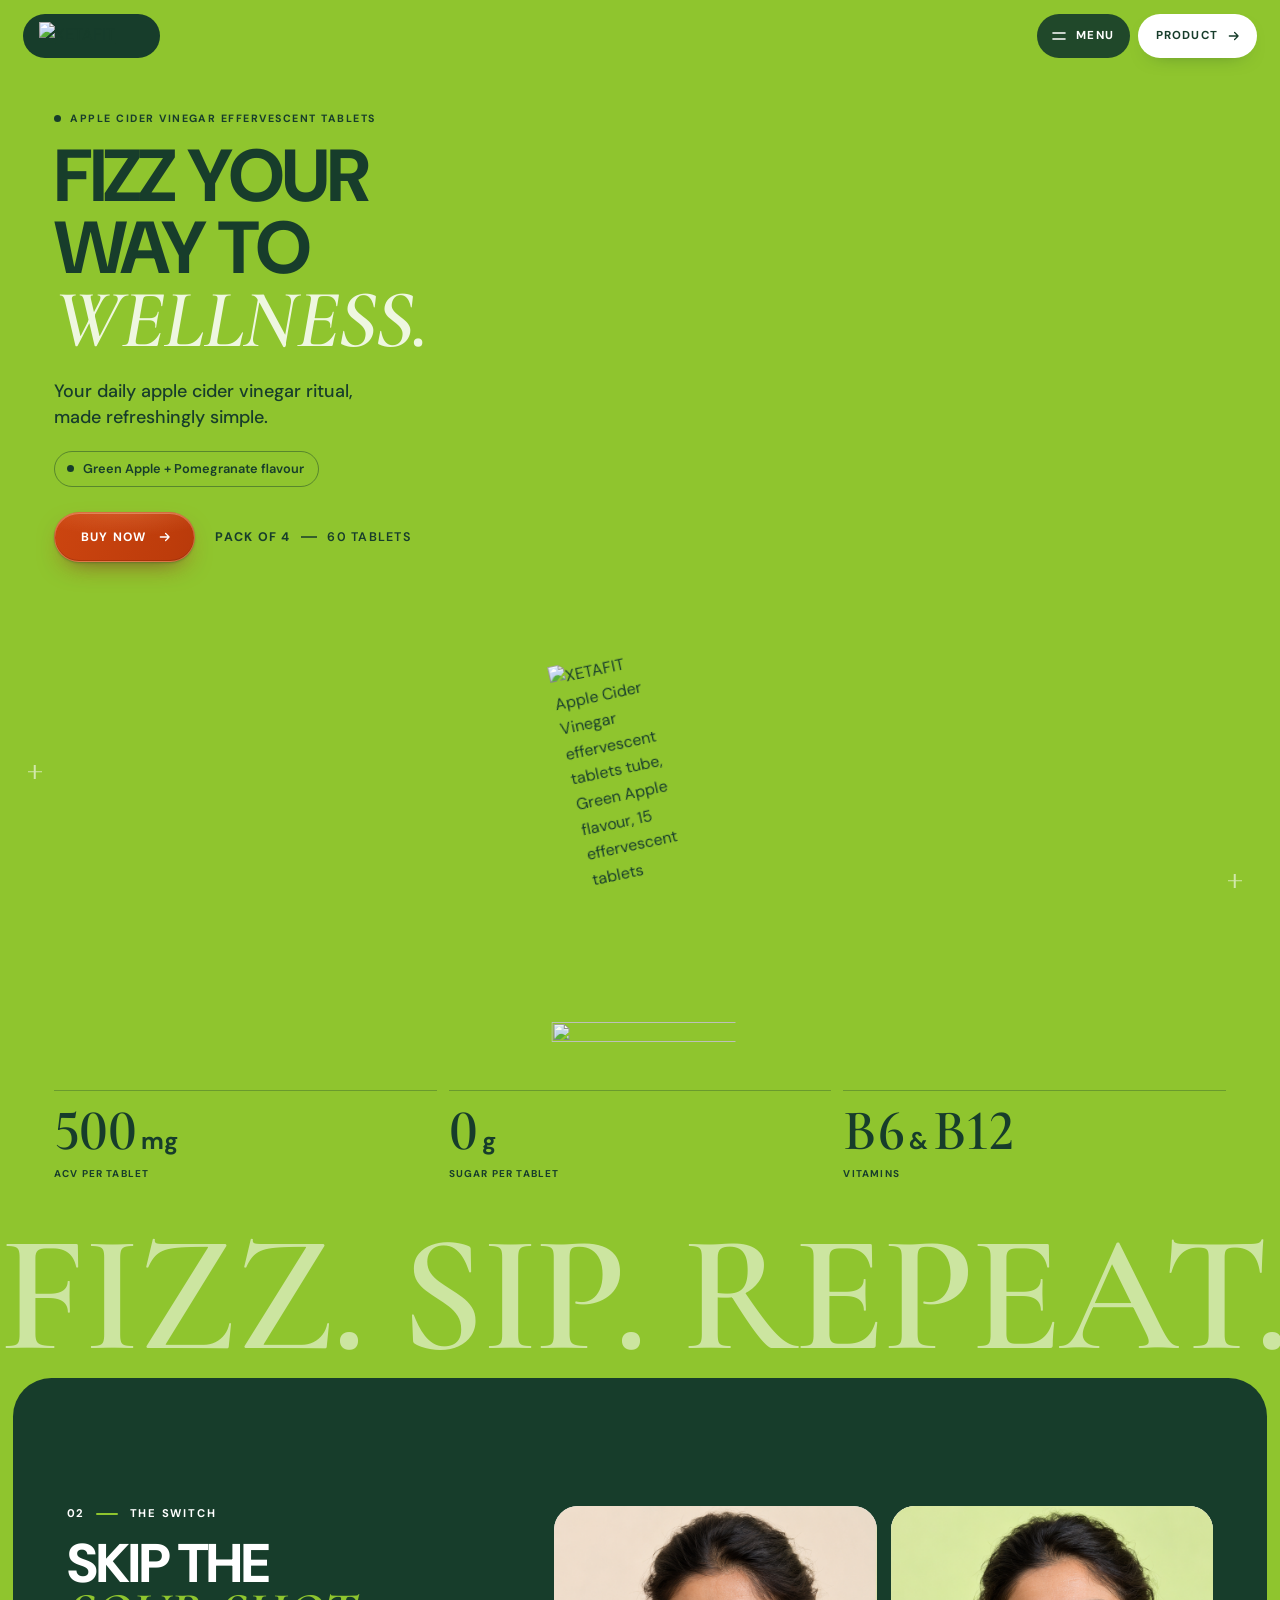
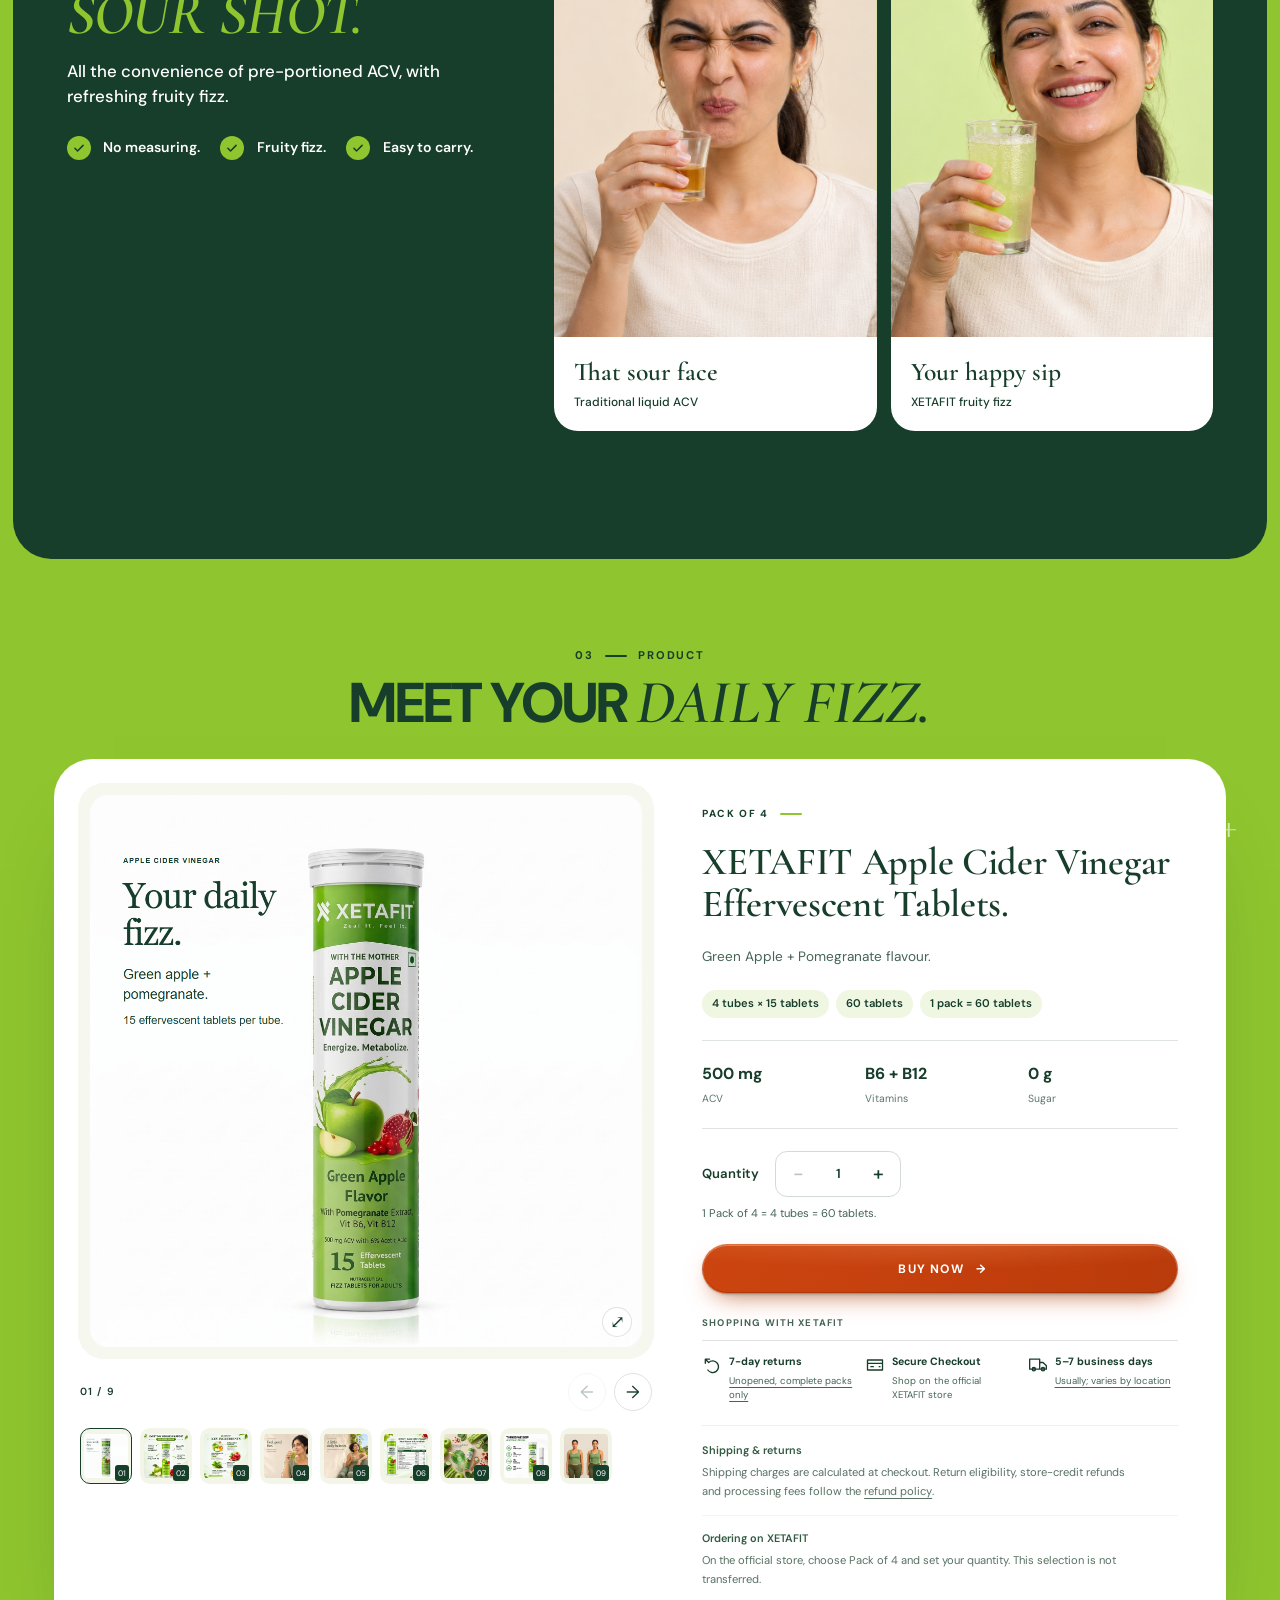
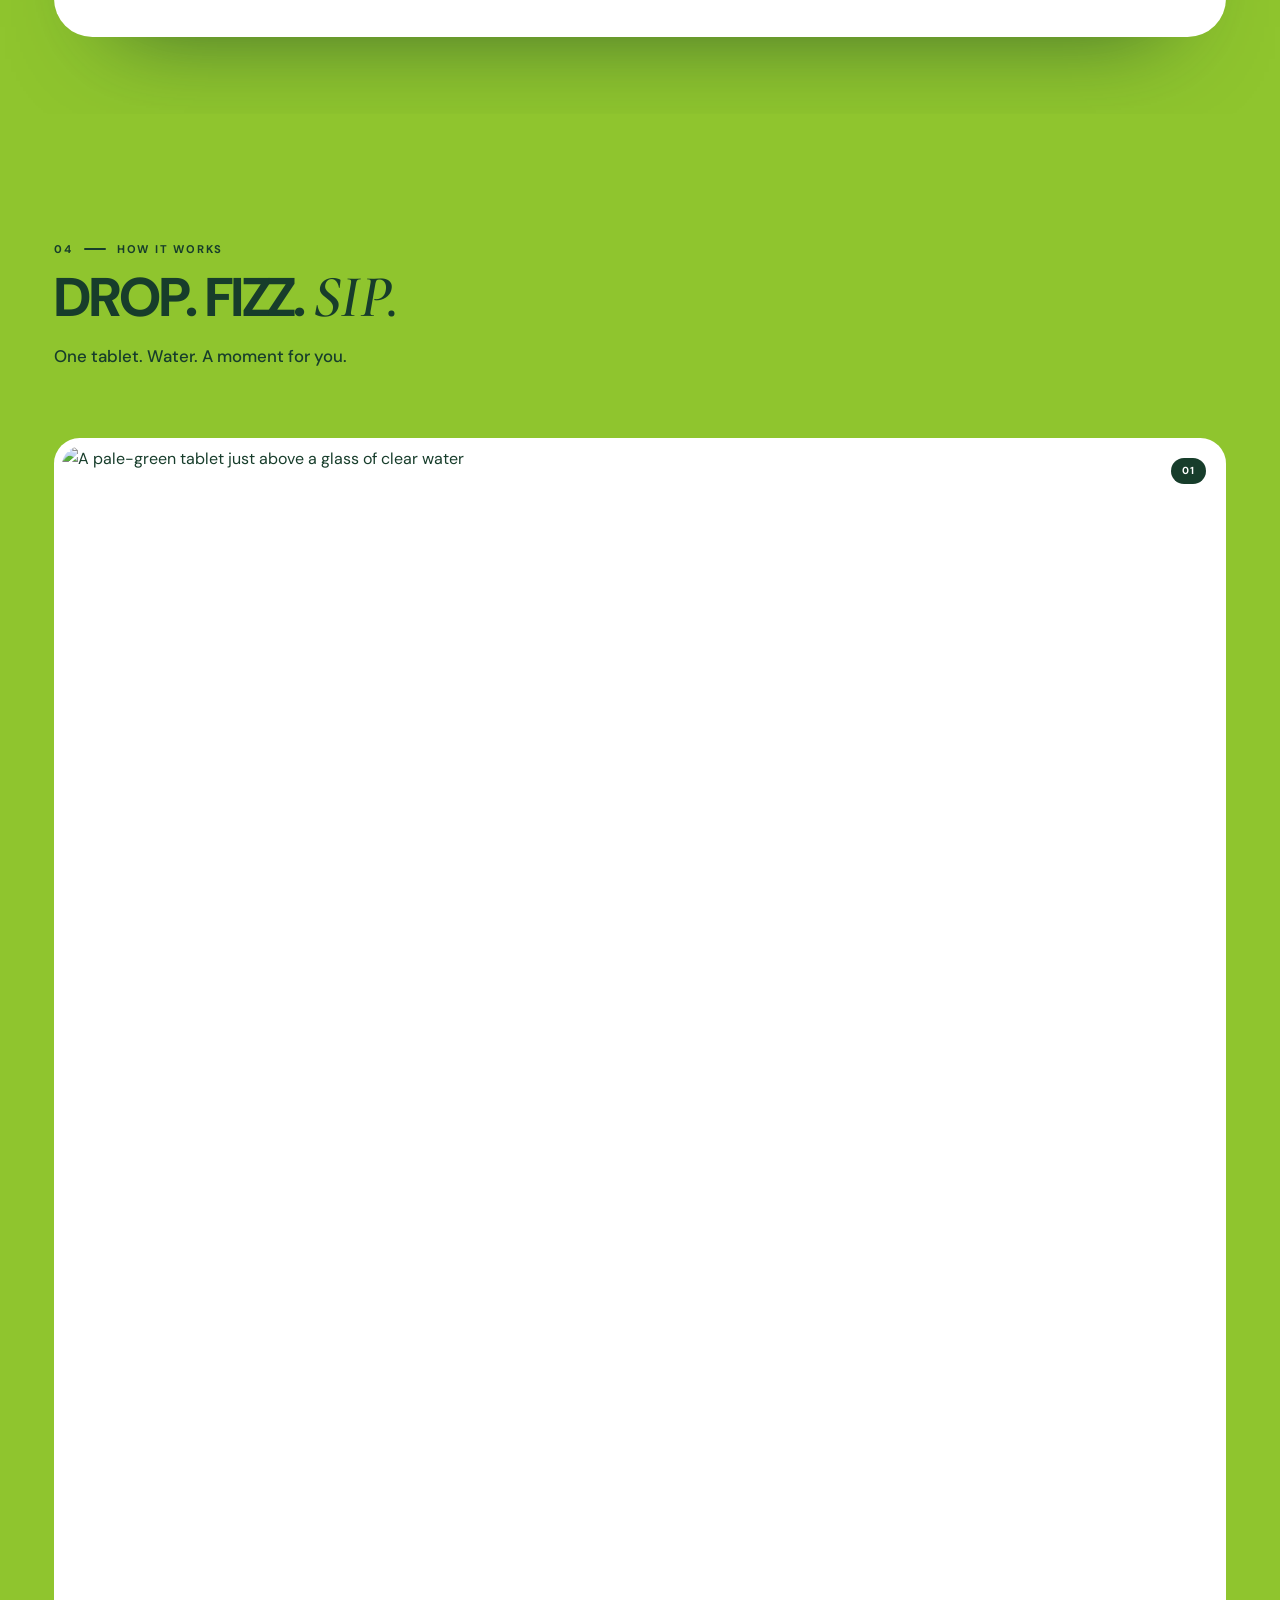
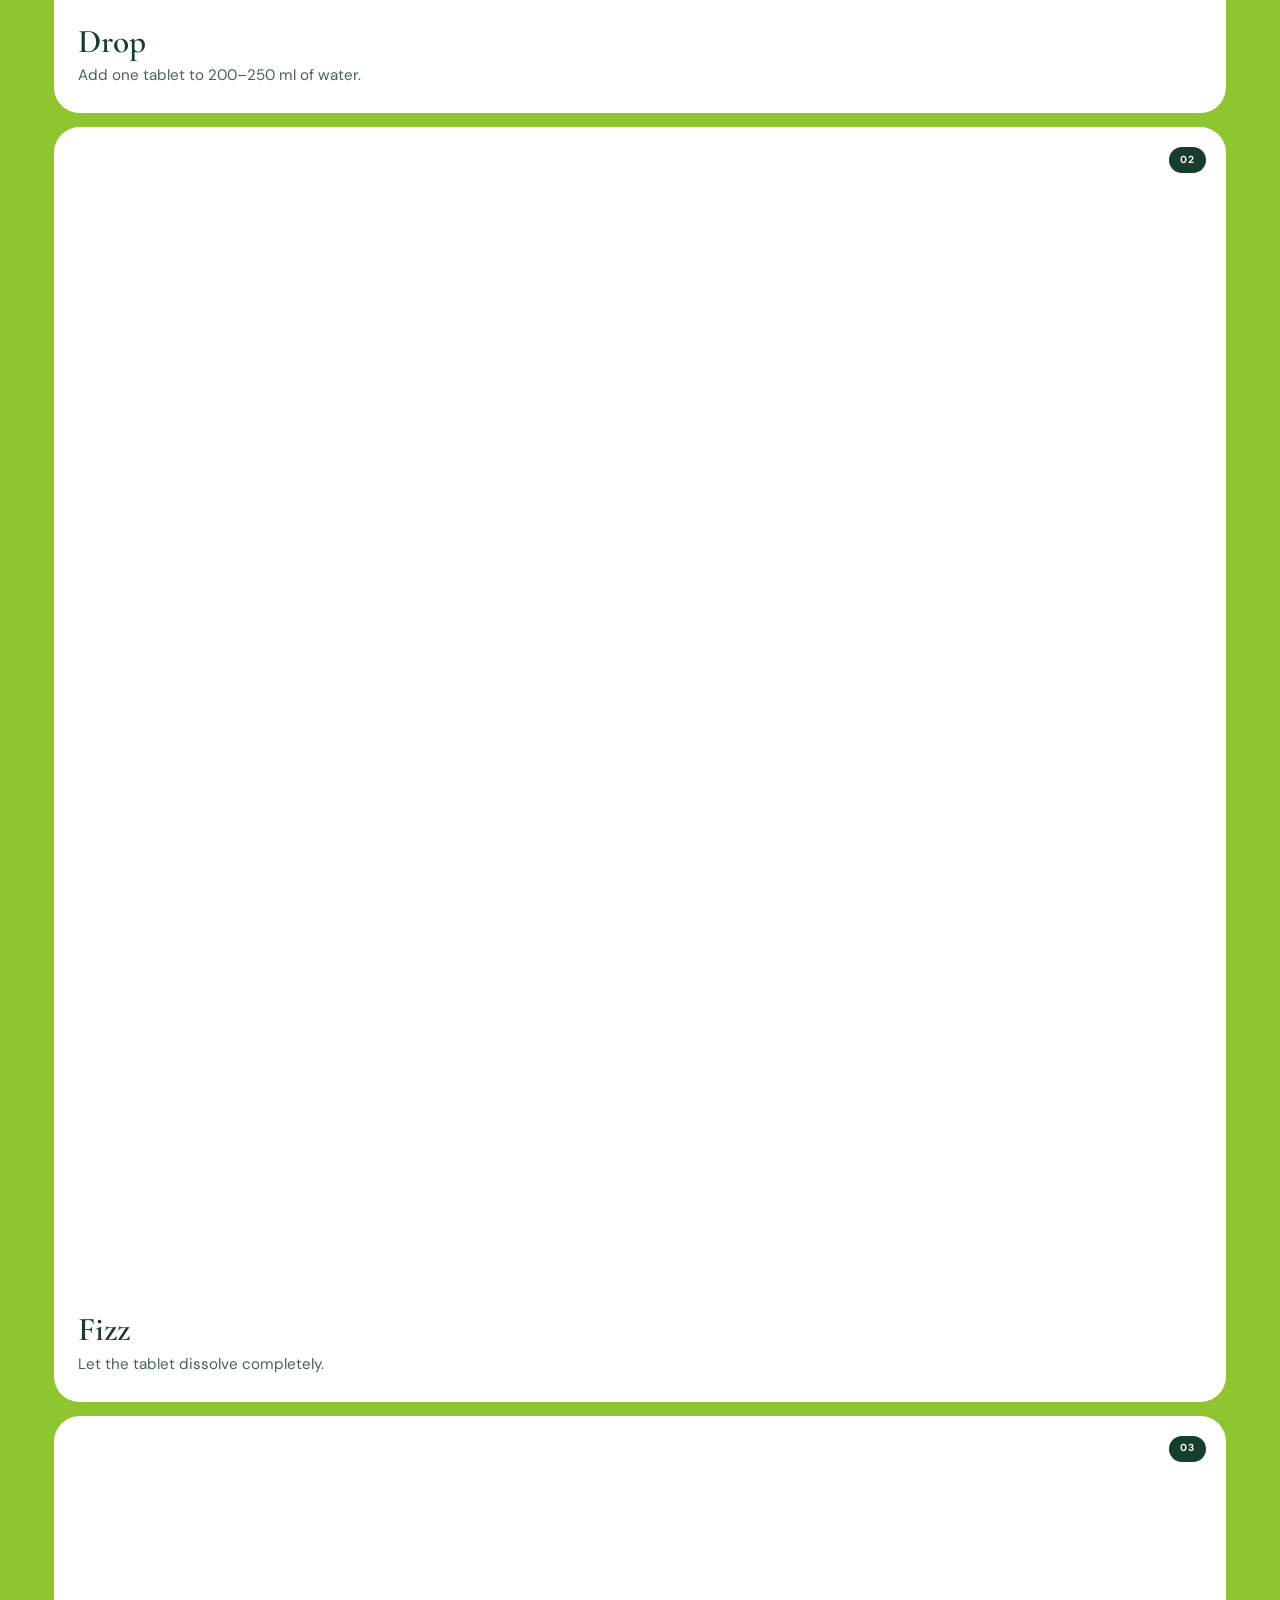
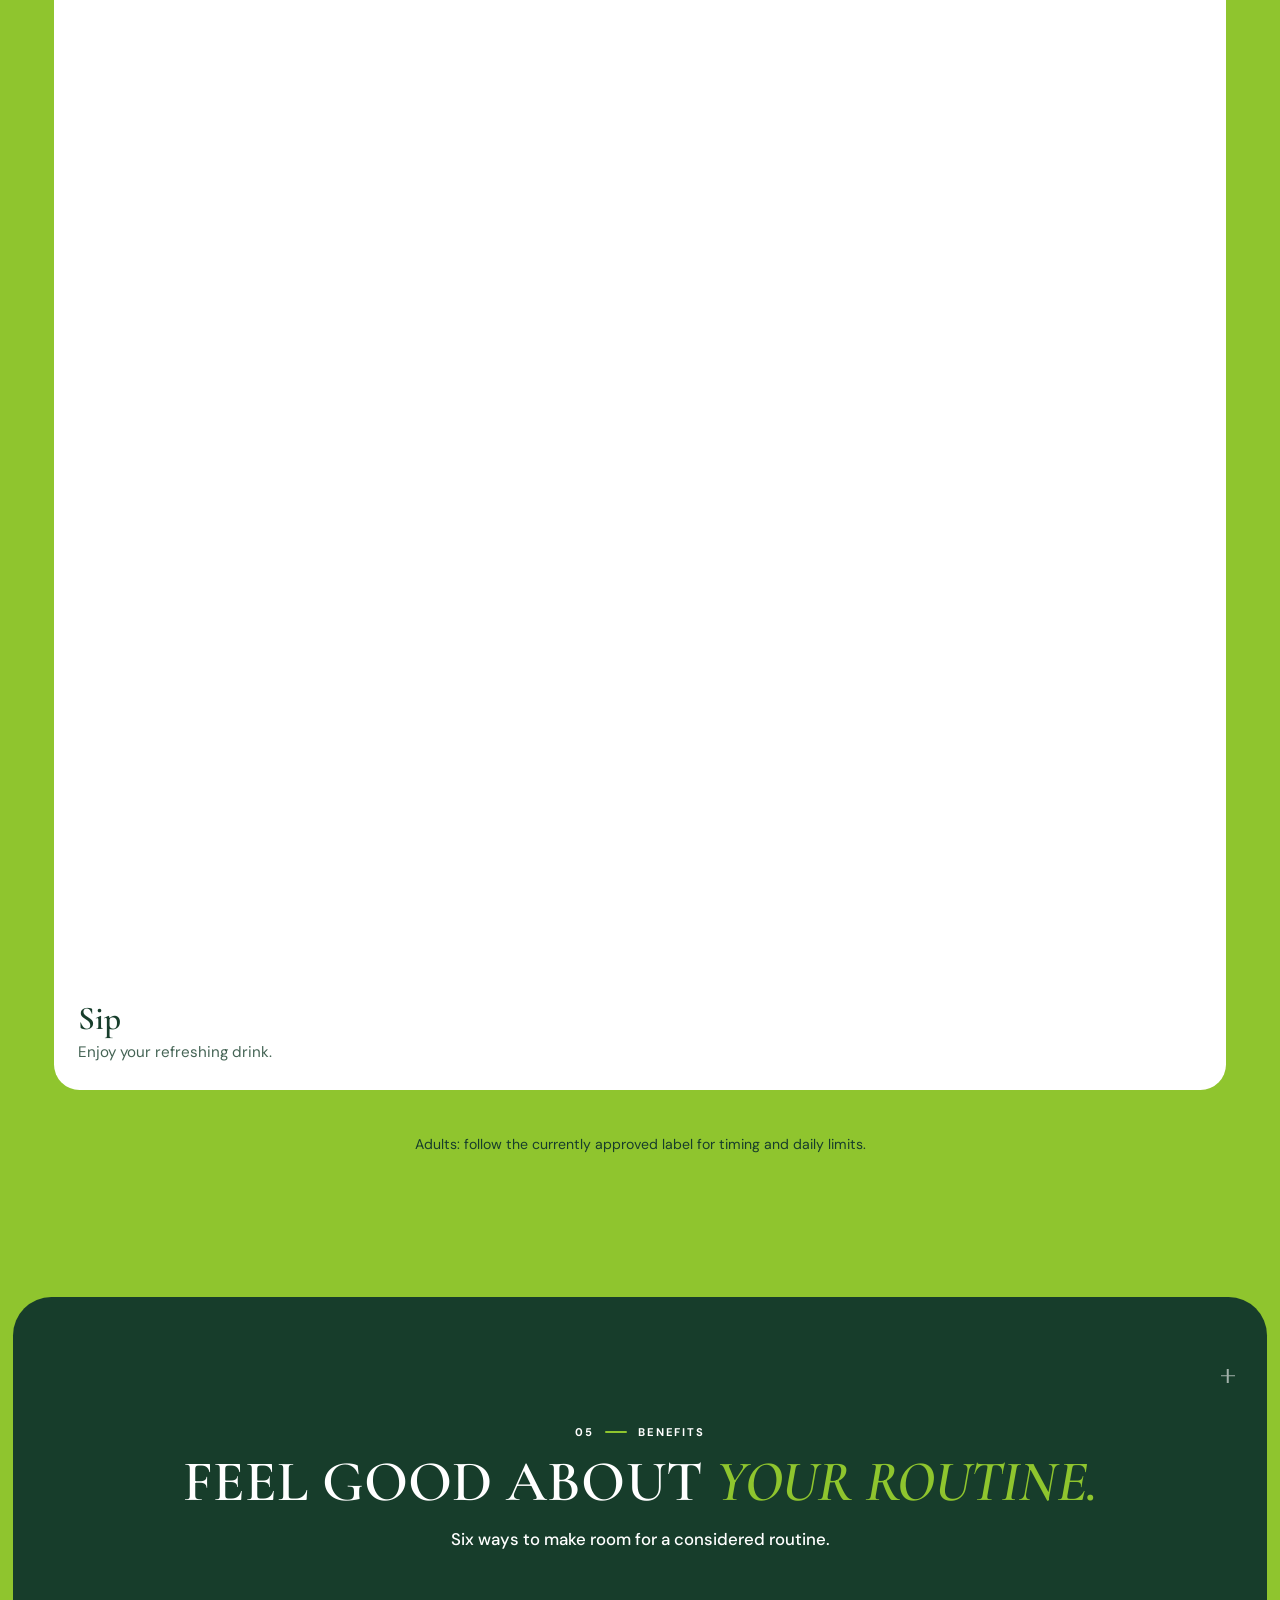
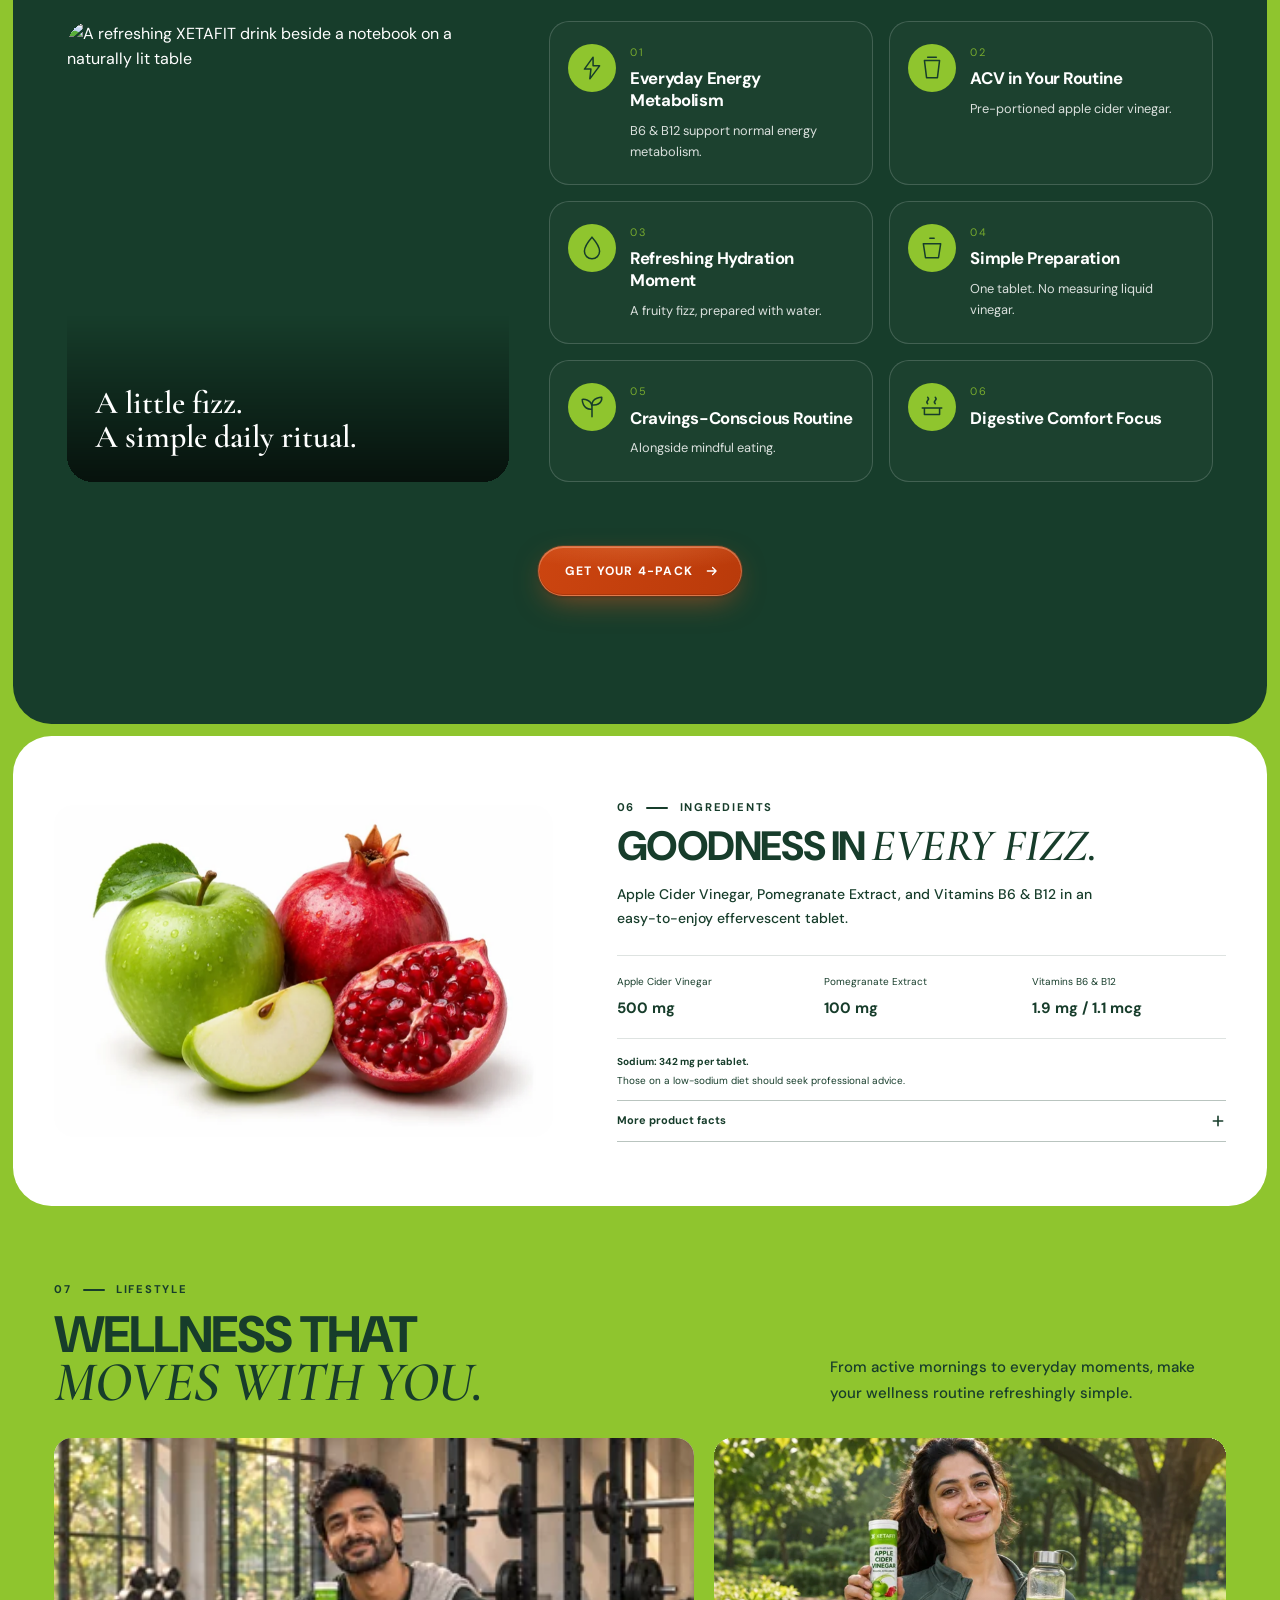
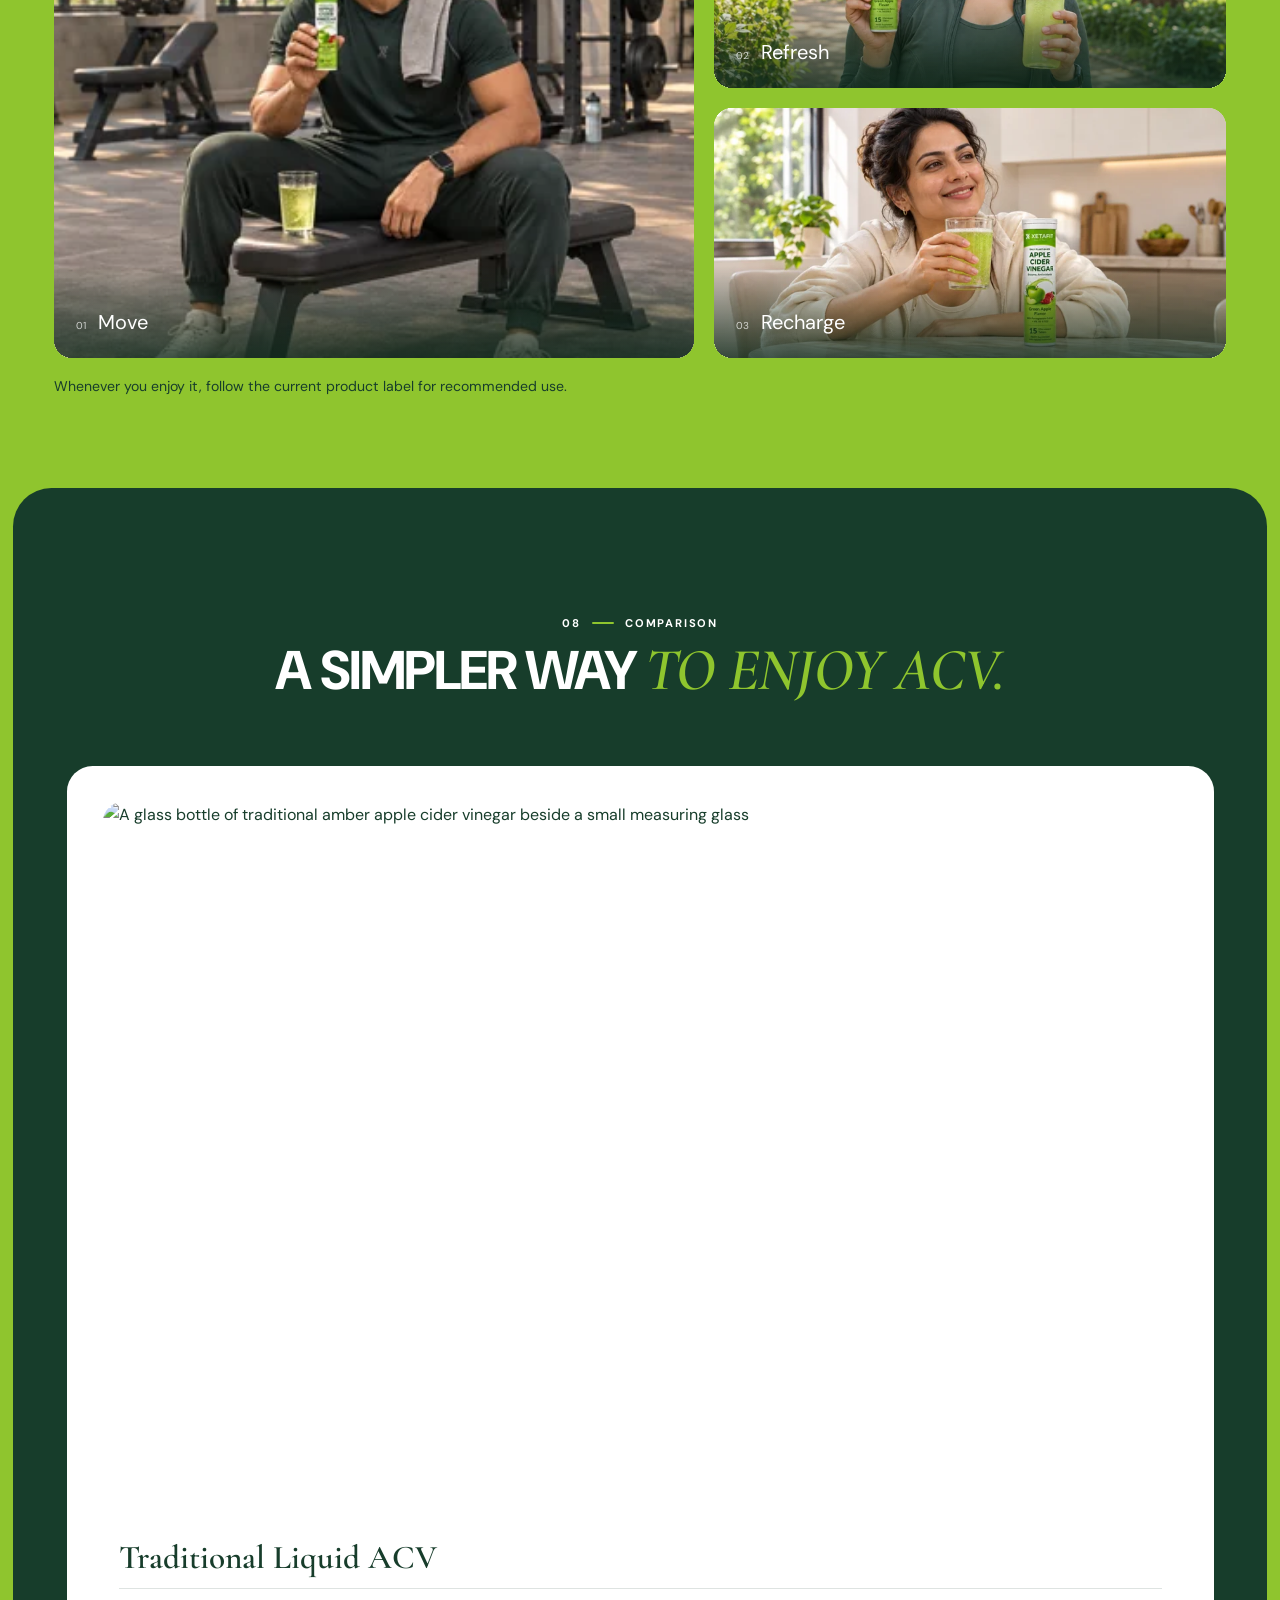
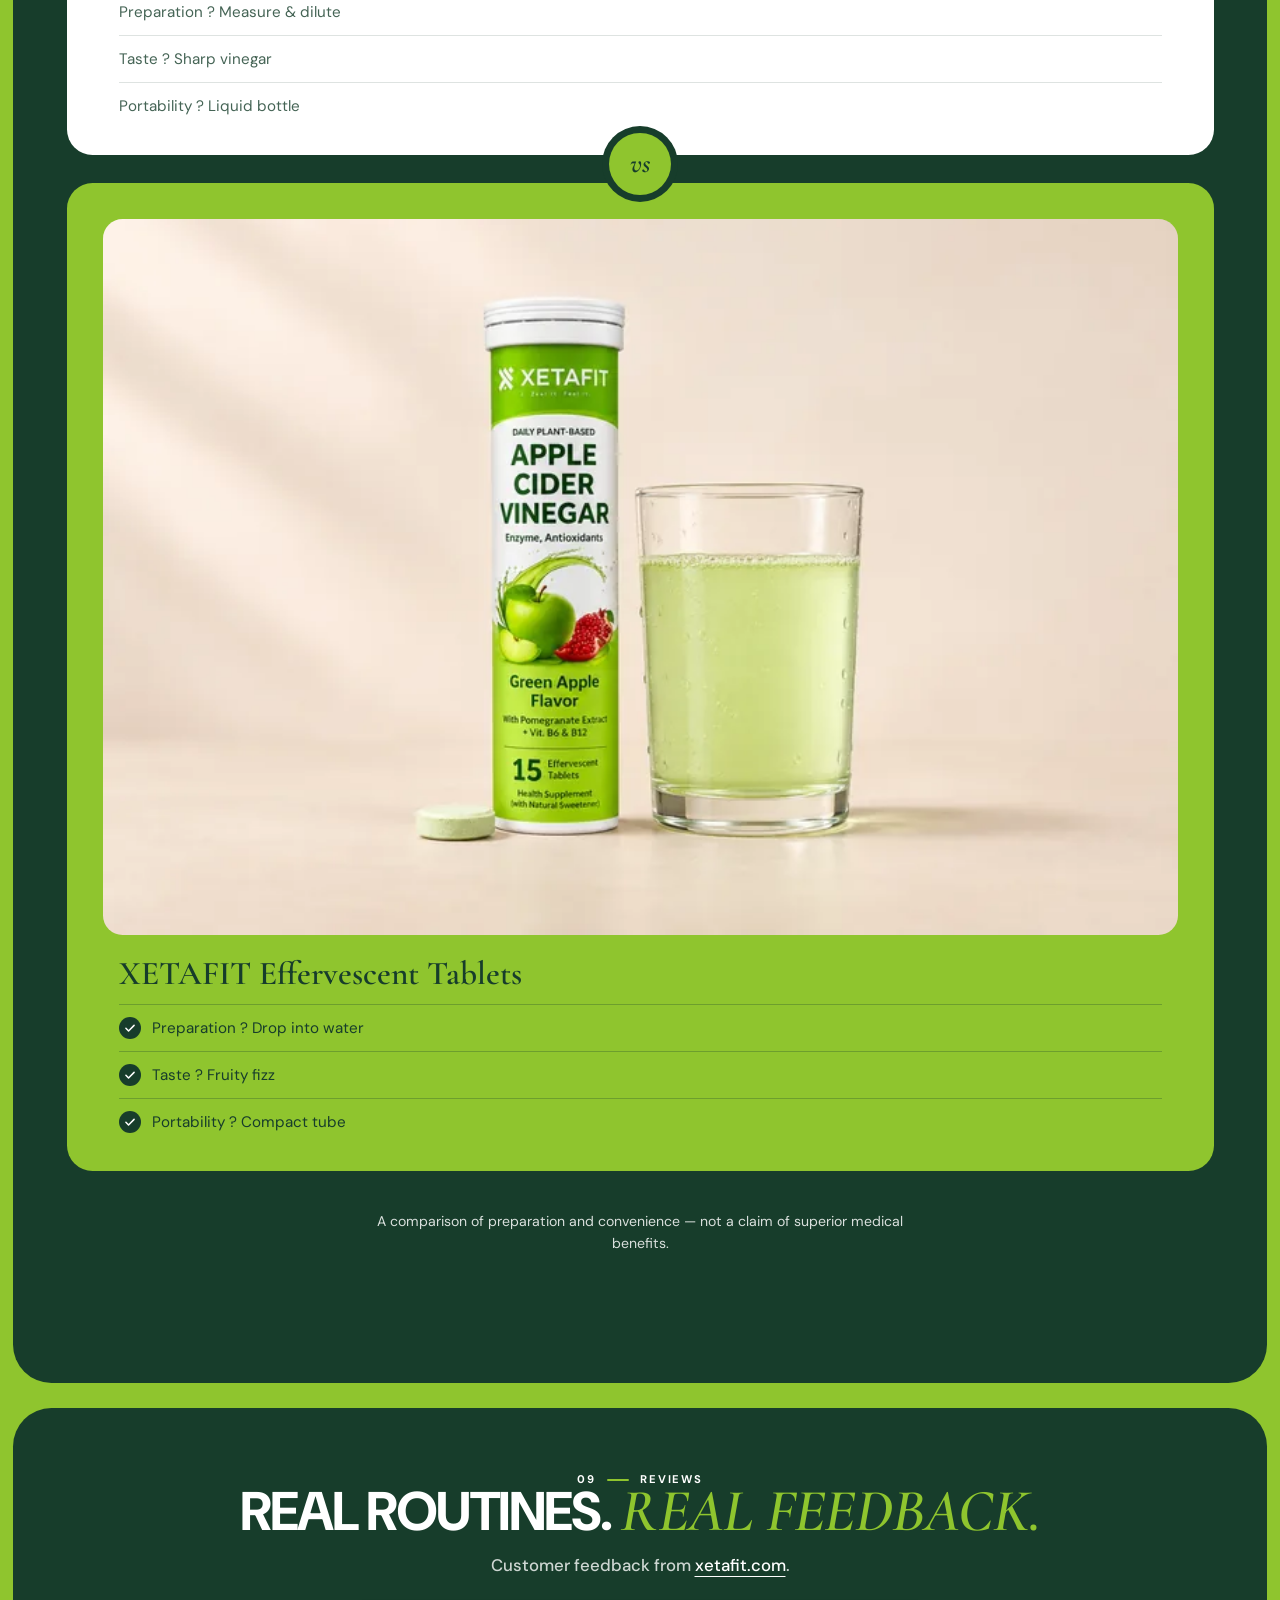
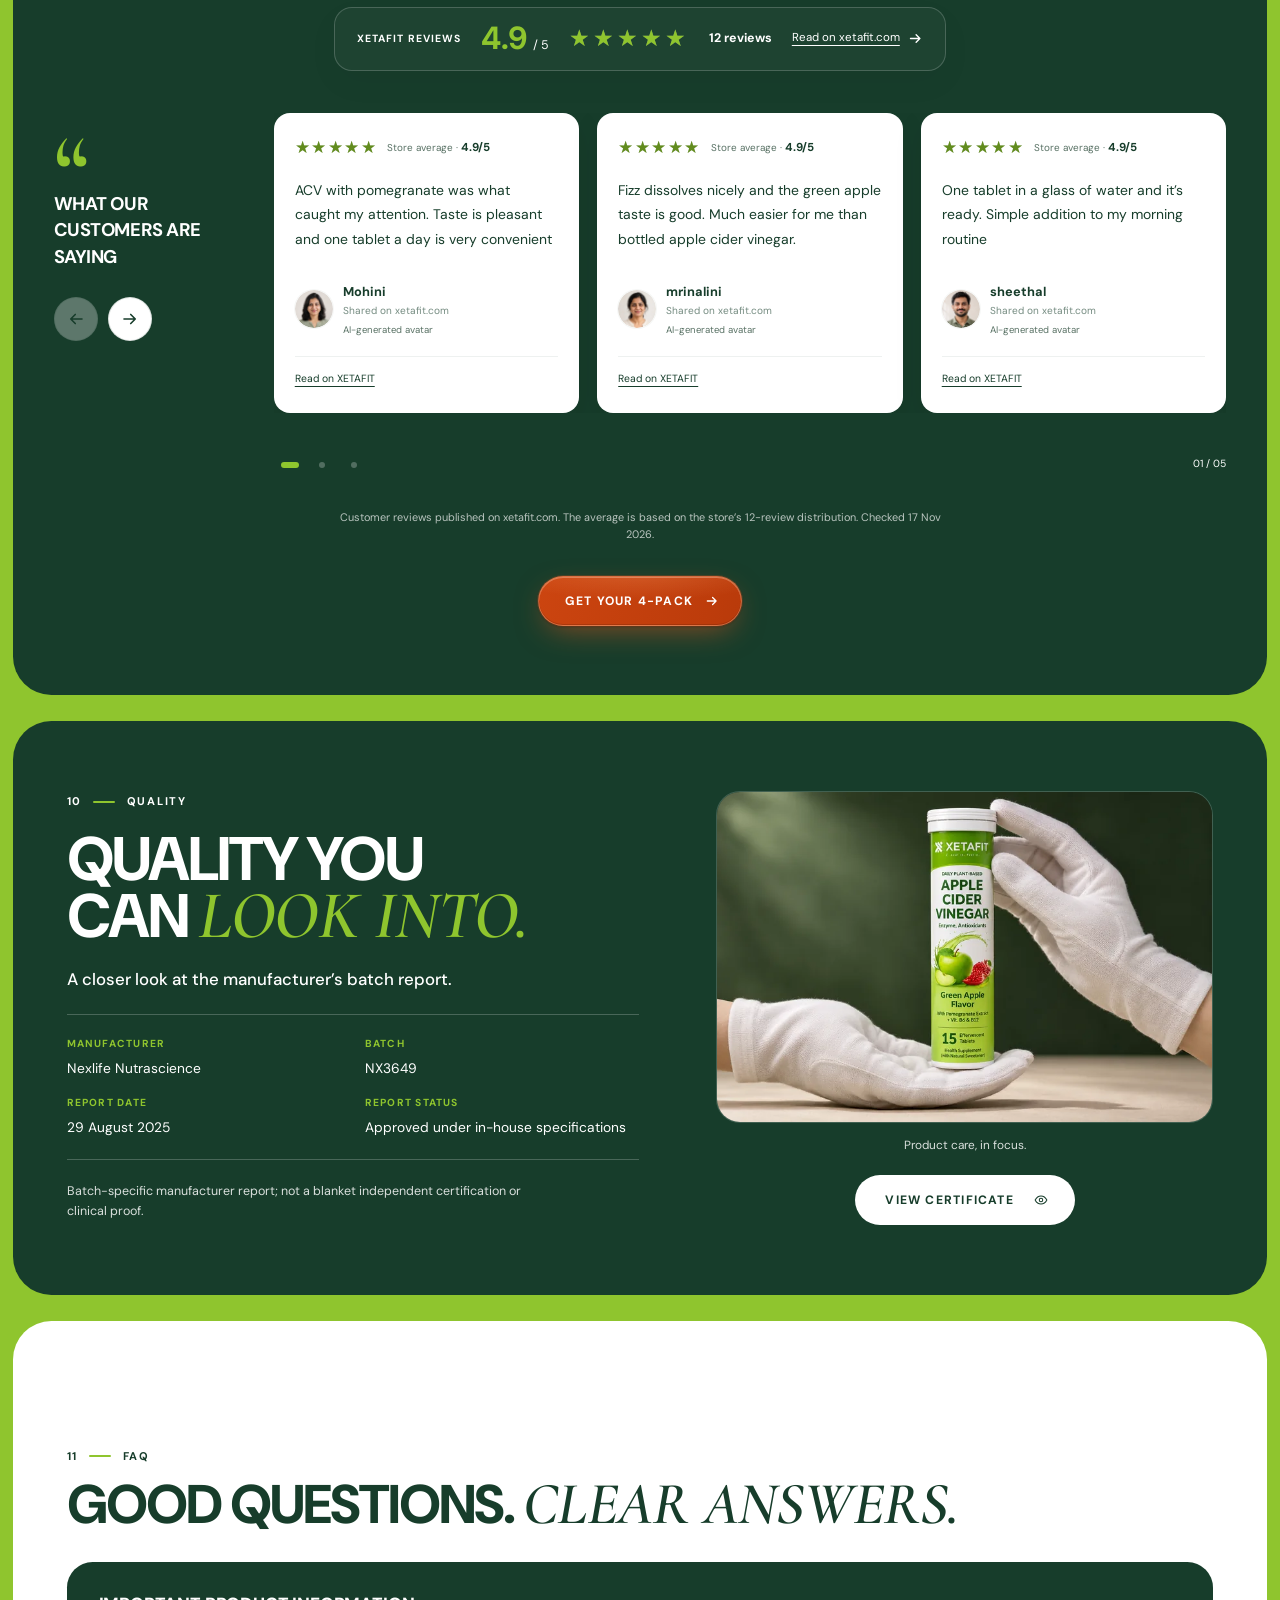
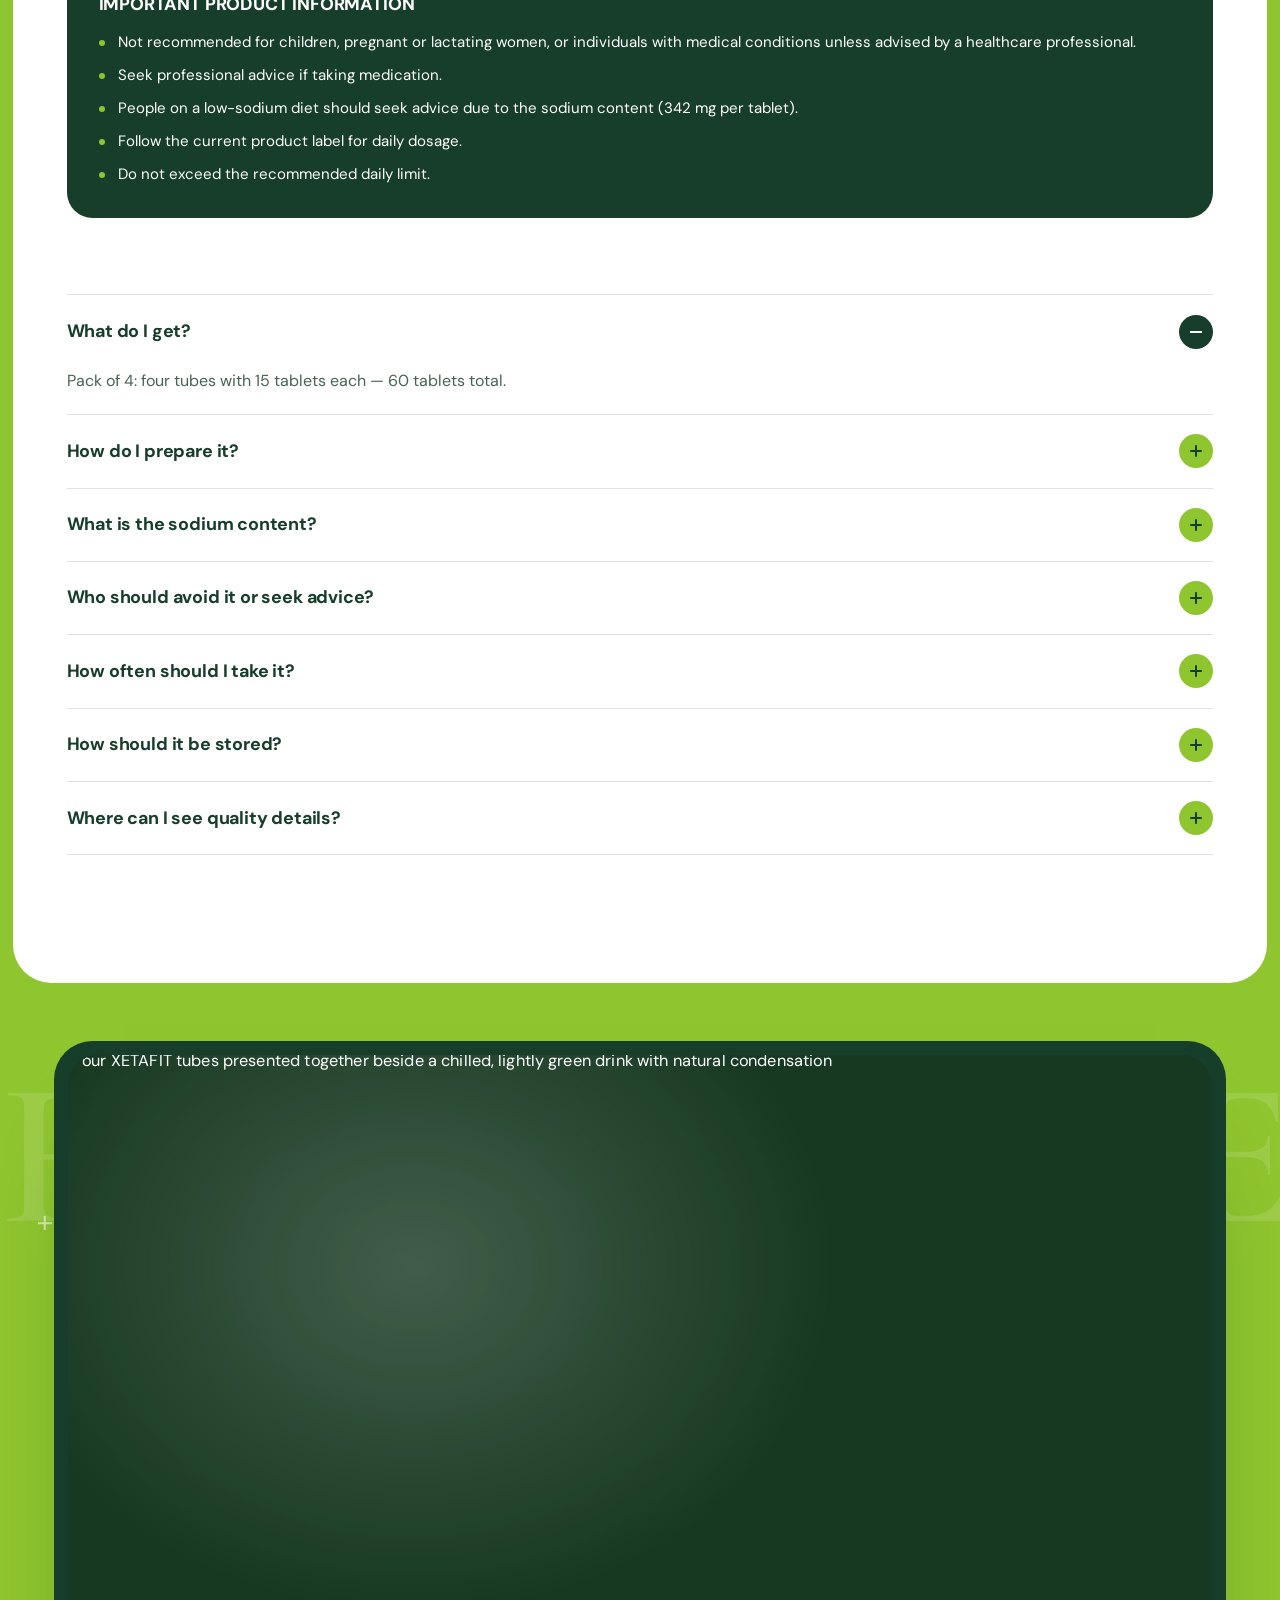
==== commit 3b0a9318: "Make purchase CTAs the page's focal point: ember fill and glass shine All five purchase CTAs in <mai" ====
--- a/index.html
+++ b/index.html
@@ -33,6 +33,7 @@
   <link rel="stylesheet" href="css/animations.css">
   <link rel="stylesheet" href="css/editorial.css">
   <link rel="stylesheet" href="css/nav-liquid.css">
+  <link rel="stylesheet" href="css/cta.css">
   <script src="nav-liquid.js" defer></script>
 </head>
 
--- a/css/style.css
+++ b/css/style.css
@@ -630,7 +630,7 @@
   margin: -.08em -.14em -.1em;
 }
 .hero__title .intro-line { display: inline-block; }
-.hero__title em { font-size: 1.12em; padding-right: .04em; color: #fff; }
+.hero__title em { font-size: 1.12em; padding-right: .04em; color: rgba(255, 255, 255, .85); }   /* softened white: alpha, not opacity, so the line-up entrance is untouched */
 
 .hero__stage { flex: 1; display: grid; gap: 1.8rem; margin-top: 1.6rem; }
 .hero__copy { display: grid; gap: 1.2rem; justify-items: start; align-content: center; }
@@ -762,7 +762,7 @@
   letter-spacing: -.015em;
   text-transform: uppercase;
   white-space: nowrap;
-  color: #fff;
+  color: rgba(255, 255, 255, .55);   /* decorative: recedes behind the headline and CTA (alpha, since enter-fade ends at opacity 1) */
 }
 
 /* 8. 02 THE SWITCH ========================================================= */
--- a/css/cta.css
+++ b/css/cta.css
@@ -0,0 +1,142 @@
+/* ==========================================================================
+   XETAFIT — cta.css
+   Primary purchase CTAs only: every .btn--gold inside <main>
+   (01 Hero "Buy now", 03 Product "Buy now", 05 Benefits "Get your 4-pack",
+   09 Reviews "Get your 4-pack", 12 Final "Buy now").
+
+   Ember is the one warm hue on the page, taken from the orange of the logo mark
+   (#F45A1E) and reserved for purchase, so the eye lands there first on the
+   apple-green, white and deep-green surfaces alike. The fill is deepened until
+   white text clears WCAG AA at every gradient stop; the brighter logo orange is
+   used only for the glow outside the label.
+
+   Size, padding, type, copy and links are untouched (they come from .btn and
+   .btn--lg). The header and menu "Product" links are navigation, not purchase
+   CTAs, and keep their styles. Loaded last.
+   ========================================================================== */
+
+main .btn--gold {
+  --ember-1: #CC4510;                 /* lightest stop   white text 4.7:1 */
+  --ember-2: #BD3C0B;                 /* body            white text 5.4:1 */
+  --ember-3: #A3320A;                 /* deep edge       white text 6.9:1 */
+  --ember-glow: 244, 90, 30;          /* logo orange, outside the label only */
+  --cta-ring: var(--color-contrast);  /* focus ring, set per surface below */
+  --cta-ground: 0 1px 2px rgba(var(--color-contrast-rgb), .28),
+                0 12px 24px -14px rgba(var(--color-contrast-rgb), .6);
+  --cta-glow: 0 10px 26px -10px rgba(var(--ember-glow), .62);
+  /* on apple green an orange halo turns olive, so the hover halo is white light */
+  --cta-glow-hover: 0 14px 32px -10px rgba(var(--ember-glow), .7), 0 0 0 4px rgba(255, 255, 255, .34);
+
+  /* Shared .btn variables: white label in every state. A non-white --b-hover
+     makes nav-liquid.js draw white glints for the hover water effect. */
+  --b-fg: #fff;
+  --b-hover: var(--ember-2);
+  --b-hover-fg: #fff;
+  --b-line: rgba(255, 196, 160, .34);
+
+  position: relative;                 /* the sheen layer stays inside the pill */
+  isolation: isolate;                 /* ... and behind the label (z-index -1) */
+  overflow: hidden;
+  background-color: var(--ember-2);
+  background-image:
+    radial-gradient(120% 100% at 50% -12%, rgba(255, 168, 112, .26), transparent 60%),
+    linear-gradient(110deg, var(--ember-1) 0%, var(--ember-2) 48%, var(--ember-3) 100%);
+  background-size: 100% 100%, 180% 100%;
+  background-position: 0 0, 0% 50%;
+  box-shadow:
+    inset 0 1px 0 rgba(255, 222, 196, .34),
+    inset 0 -1px 0 rgba(84, 22, 0, .24),
+    var(--cta-ground),
+    var(--cta-glow);
+  transition: background-position .6s var(--ease), box-shadow .35s var(--ease),
+              border-color var(--dur-hover) var(--ease), color var(--dur-hover) var(--ease);
+}
+
+/* Hover and keyboard focus: the fill slides to its richer end and the glow blooms.
+   The pill itself stays put (nav-liquid.css keeps CTAs stationary). */
+main .btn--gold:is(:hover, :focus-visible) {
+  --b-line: rgba(255, 208, 180, .62);
+  background-position: 0 0, 100% 50%;
+  box-shadow:
+    inset 0 1px 0 rgba(255, 222, 196, .42),
+    inset 0 -1px 0 rgba(84, 22, 0, .24),
+    var(--cta-ground),
+    var(--cta-glow-hover);
+}
+
+/* Press: settles into the surface. */
+main .btn--gold:active {
+  background-position: 0 0, 100% 50%;
+  box-shadow:
+    inset 0 2px 7px rgba(70, 18, 0, .42),
+    0 4px 12px -8px rgba(var(--ember-glow), .7);
+  transition-duration: .08s;
+}
+
+main .btn--gold:focus-visible {
+  outline: 3px solid var(--cta-ring);
+  outline-offset: 4px;
+}
+
+/* Glass shine: one narrow beam of light, tilted 15deg, crosses the pill from
+   left to right every 2.8 s (about 0.76 s of travel, then about 2 s of rest).
+   The layer covers the pill and the beam is drawn at its centre with a fixed width,
+   so it is equally narrow on every button and travels from just outside the left
+   edge to just outside the right. It sits under the label and arrow (z-index -1
+   inside the isolated pill), the pill's overflow clips it to the rounded shape, and
+   only transform animates, so it runs on the compositor without repainting. */
+main .btn--gold::after {
+  content: "";
+  position: absolute;
+  z-index: -1;
+  inset: 0;
+  background: linear-gradient(105deg,
+    transparent calc(50% - 30px),
+    rgba(255, 255, 255, .05) calc(50% - 20px),
+    rgba(255, 246, 238, .13) calc(50% - 9px),
+    rgba(255, 255, 255, .24) 50%,
+    rgba(255, 246, 238, .13) calc(50% + 9px),
+    rgba(255, 255, 255, .05) calc(50% + 20px),
+    transparent calc(50% + 30px));
+  transform: translateX(calc(-50% - 40px));
+  pointer-events: none;
+  animation: cta-shine 2.8s linear 1.6s infinite;   /* first pass as the hero CTA settles */
+}
+@keyframes cta-shine {
+  0% { transform: translateX(calc(-50% - 40px)); animation-timing-function: cubic-bezier(.37, 0, .63, 1); }
+  27%, 100% { transform: translateX(calc(50% + 40px)); }
+}
+
+/* Surfaces ---------------------------------------------------------------
+   Apple green (01 Hero): the default above. A deep-green ground shadow lifts the
+   pill off the green; the ring is deep green (5.9:1 on apple green). */
+
+/* White (03 Product card): a warm glow is enough; a lighter ground shadow and an
+   ember hover halo (white would not show). */
+main .buy-card .btn--gold {
+  --cta-ground: 0 1px 2px rgba(var(--color-contrast-rgb), .18),
+                0 12px 22px -16px rgba(var(--color-contrast-rgb), .45);
+  --cta-glow-hover: 0 14px 34px -10px rgba(var(--ember-glow), .82), 0 0 0 4px rgba(var(--ember-glow), .16);
+}
+
+/* Deep green (05 Benefits, 09 Reviews, 12 Final): the green ground shadow would
+   vanish here, so the glow carries the separation; white ring (12:1). */
+main :is(.panel--burgundy, #reviews, .final-card) .btn--gold {
+  --cta-ring: var(--color-secondary);
+  --cta-ground: 0 1px 2px rgba(0, 0, 0, .3);
+  --cta-glow: 0 10px 30px -8px rgba(var(--ember-glow), .55), 0 0 0 1px rgba(var(--ember-glow), .2);
+  --cta-glow-hover: 0 14px 38px -8px rgba(var(--ember-glow), .78), 0 0 0 5px rgba(var(--ember-glow), .18);
+}
+/* 09 Reviews wrapped its old deep-green button in a white pill; with one CTA look
+   site-wide the pill goes (its padding stays, so nothing moves). */
+#reviews .reviews__cta { background: transparent; }
+
+@media (prefers-reduced-motion: reduce) {
+  main .btn--gold { transition: box-shadow .2s linear, border-color .2s linear; }
+  main .btn--gold::after { display: none; }
+}
+
+@media (forced-colors: active) {
+  main .btn--gold { border-color: ButtonText; }
+  main .btn--gold::after { display: none; }
+}
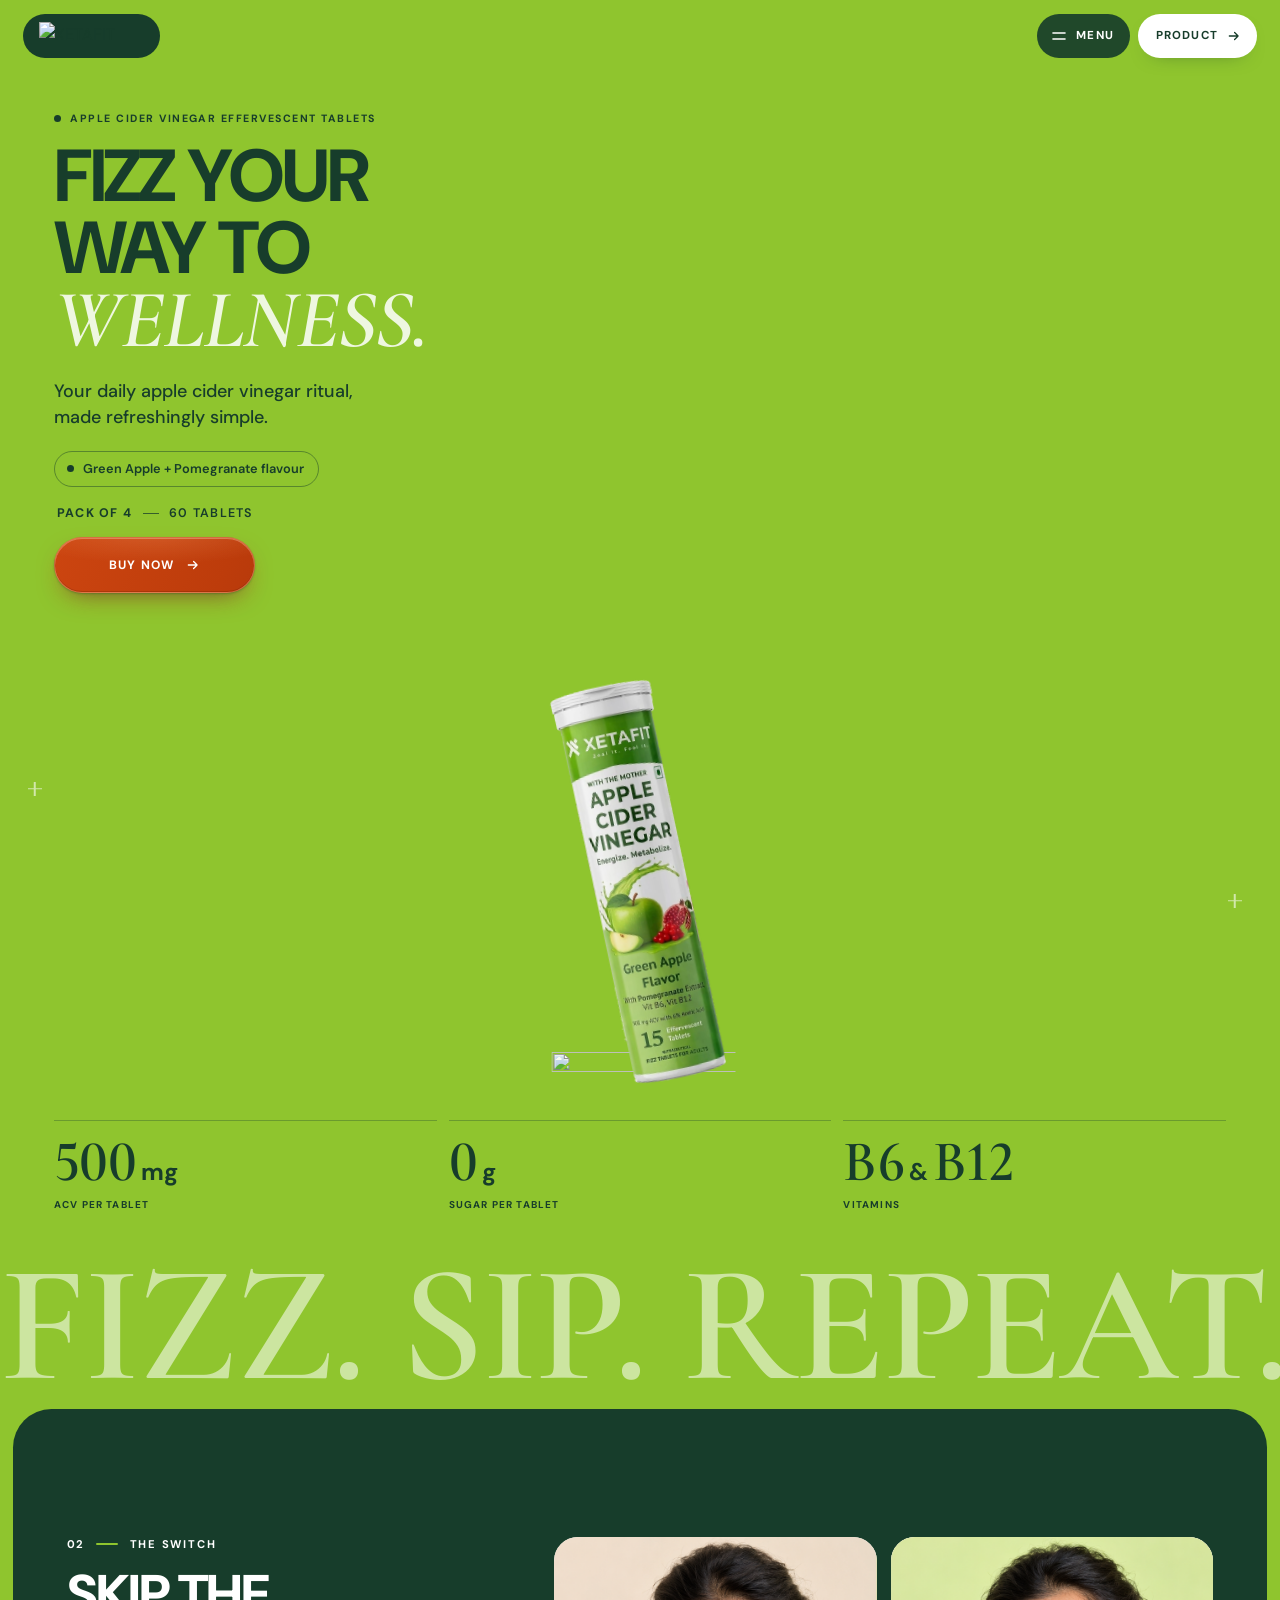
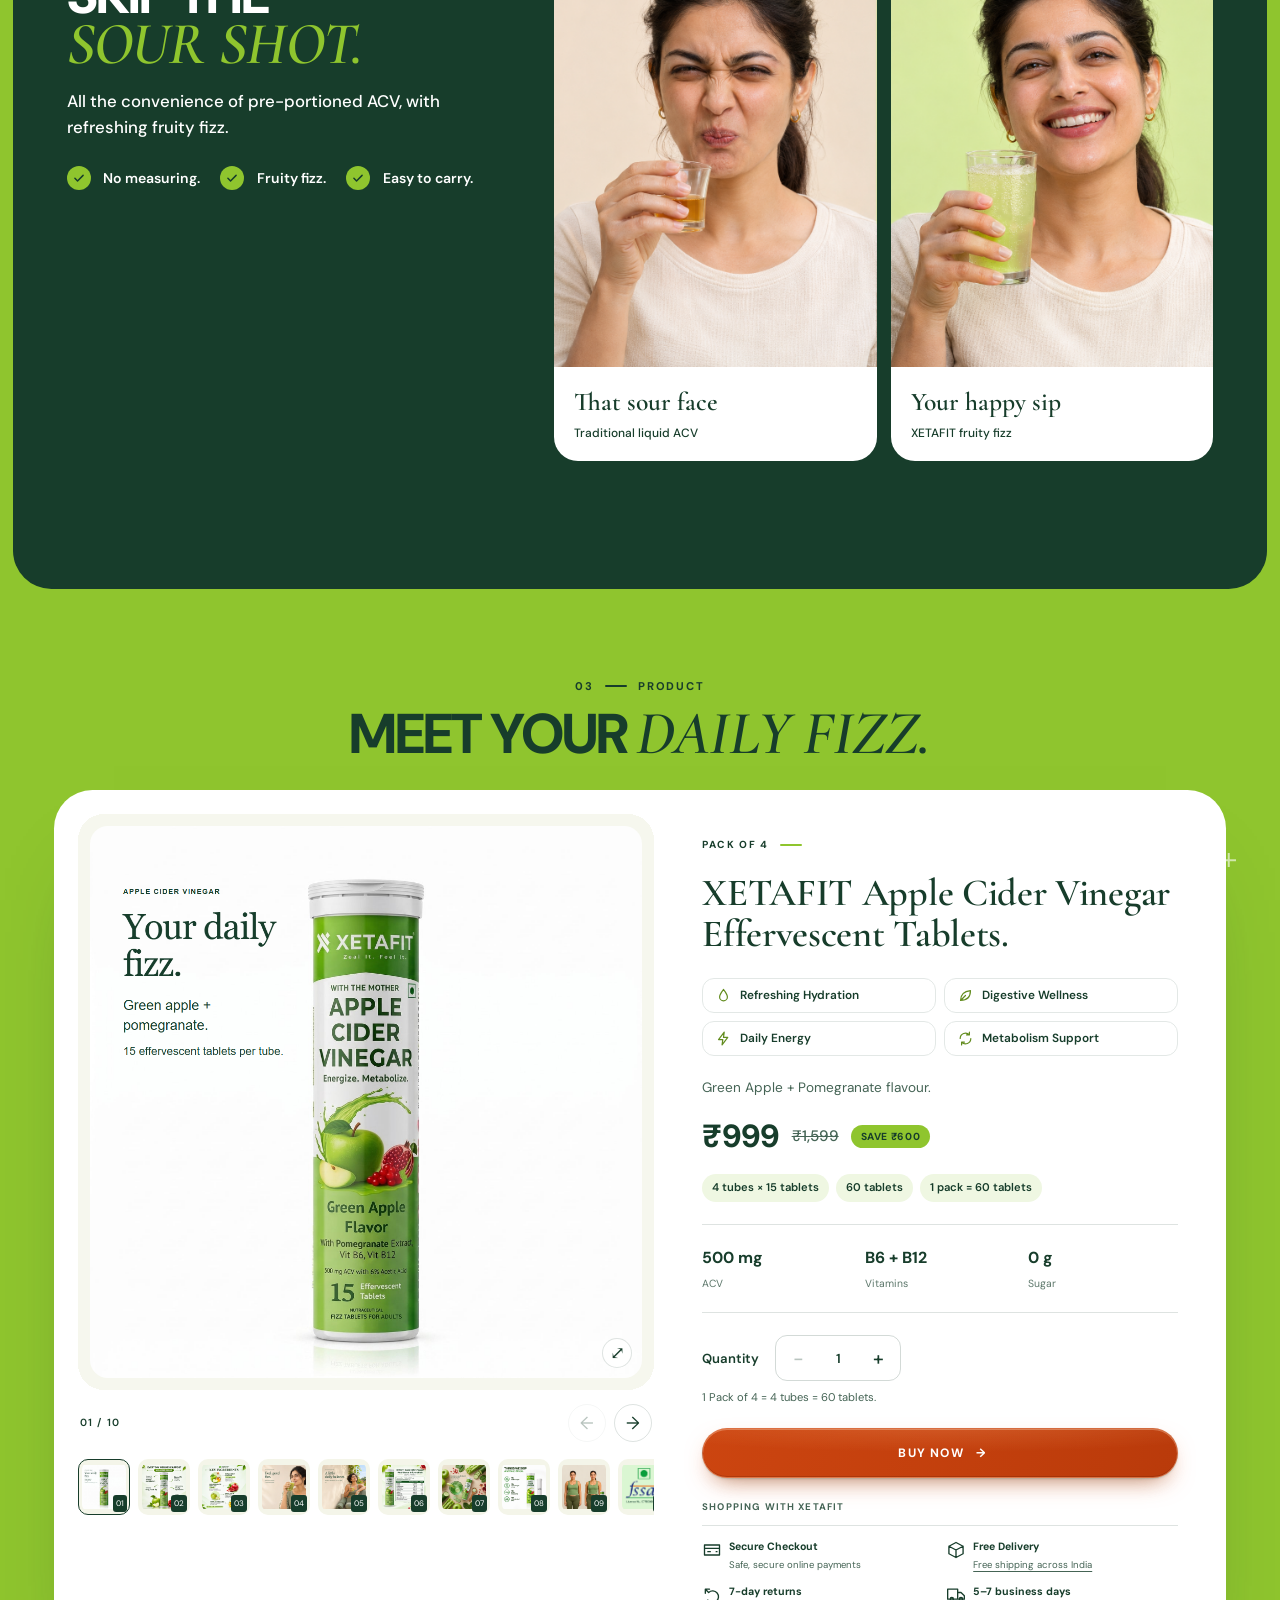
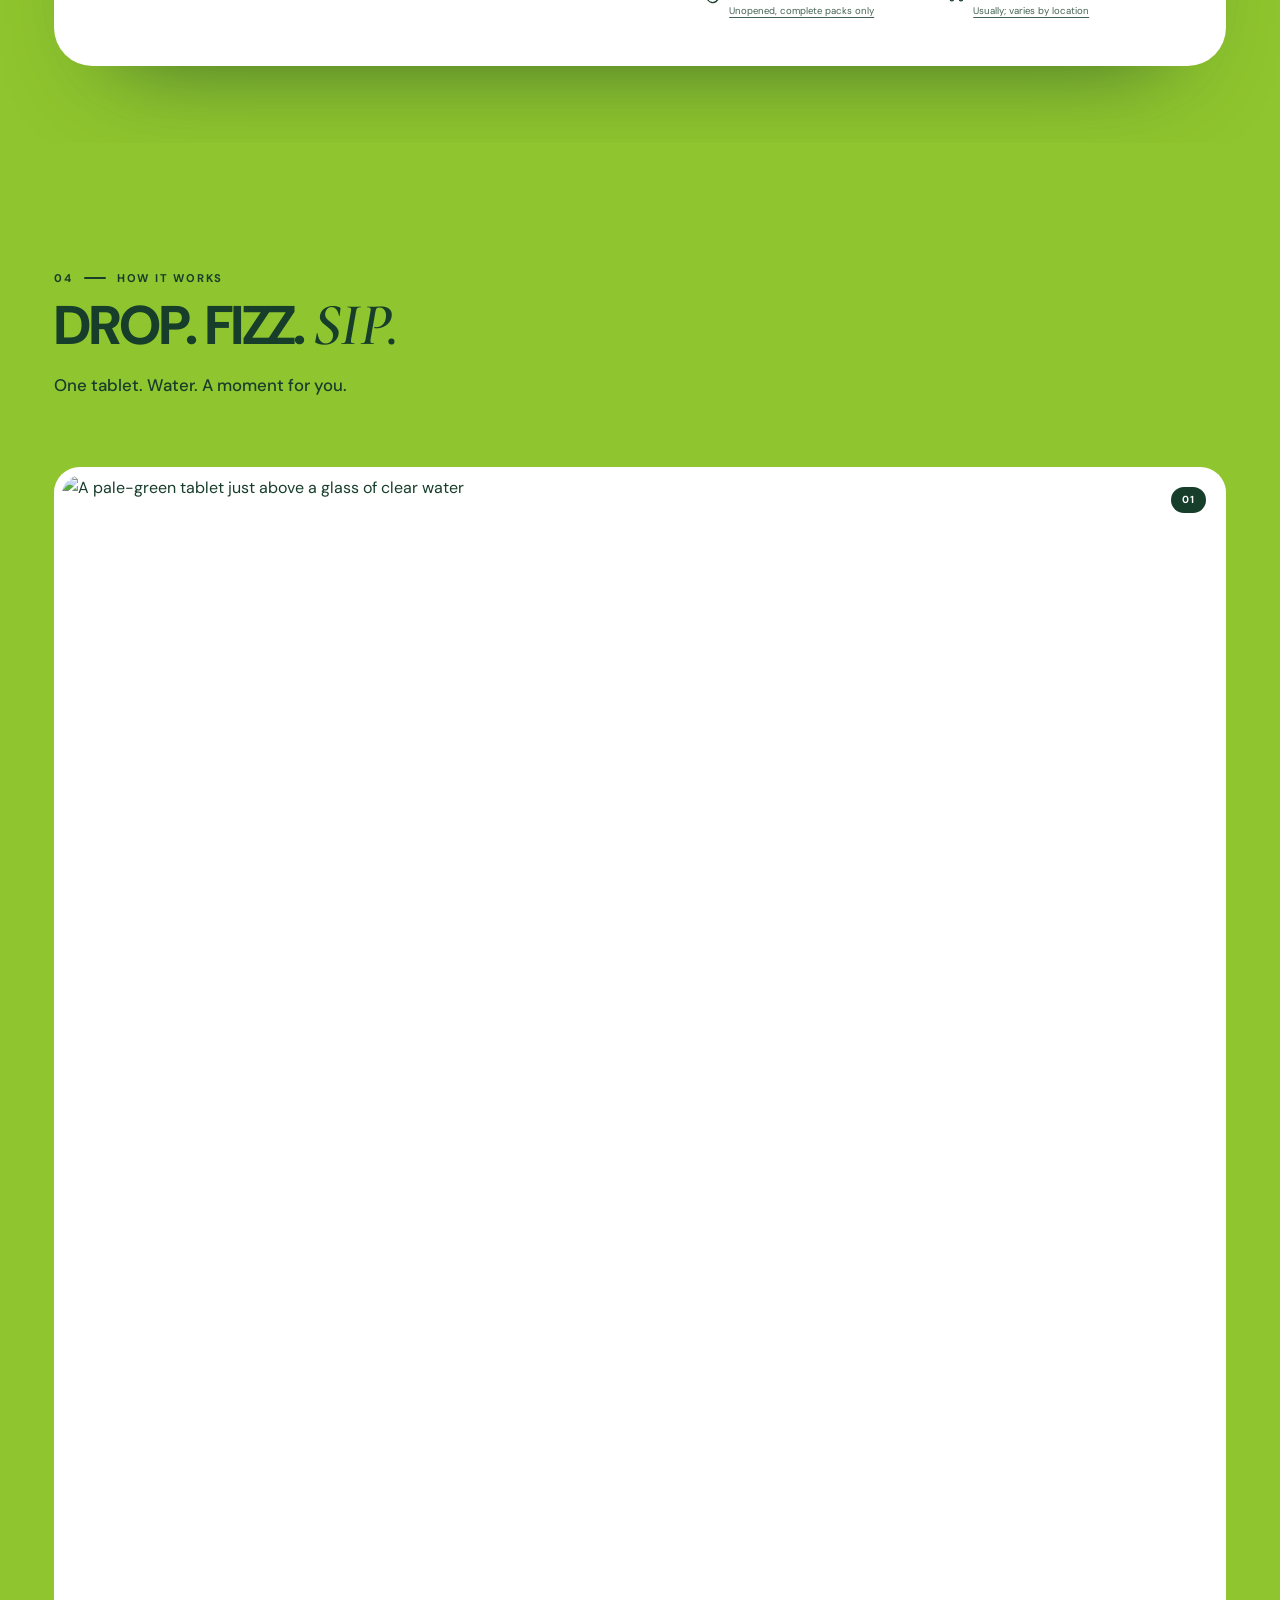
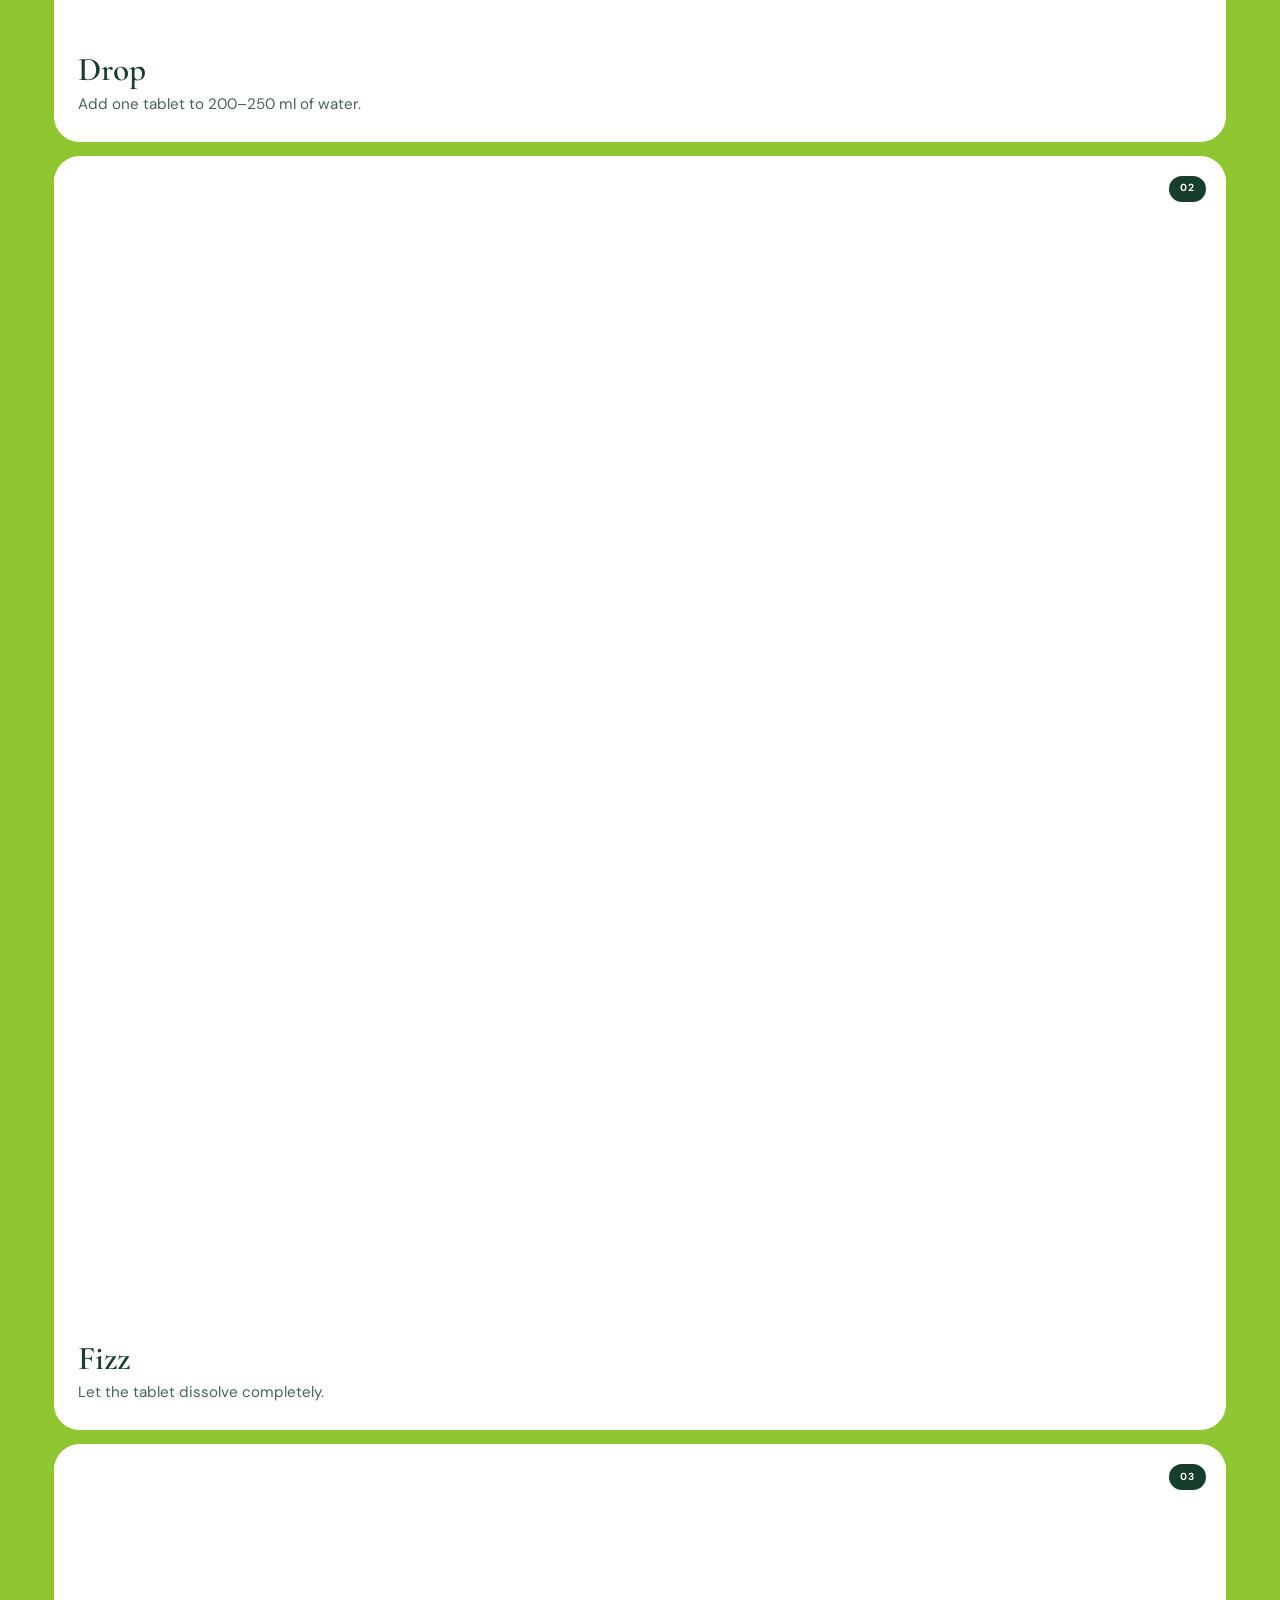
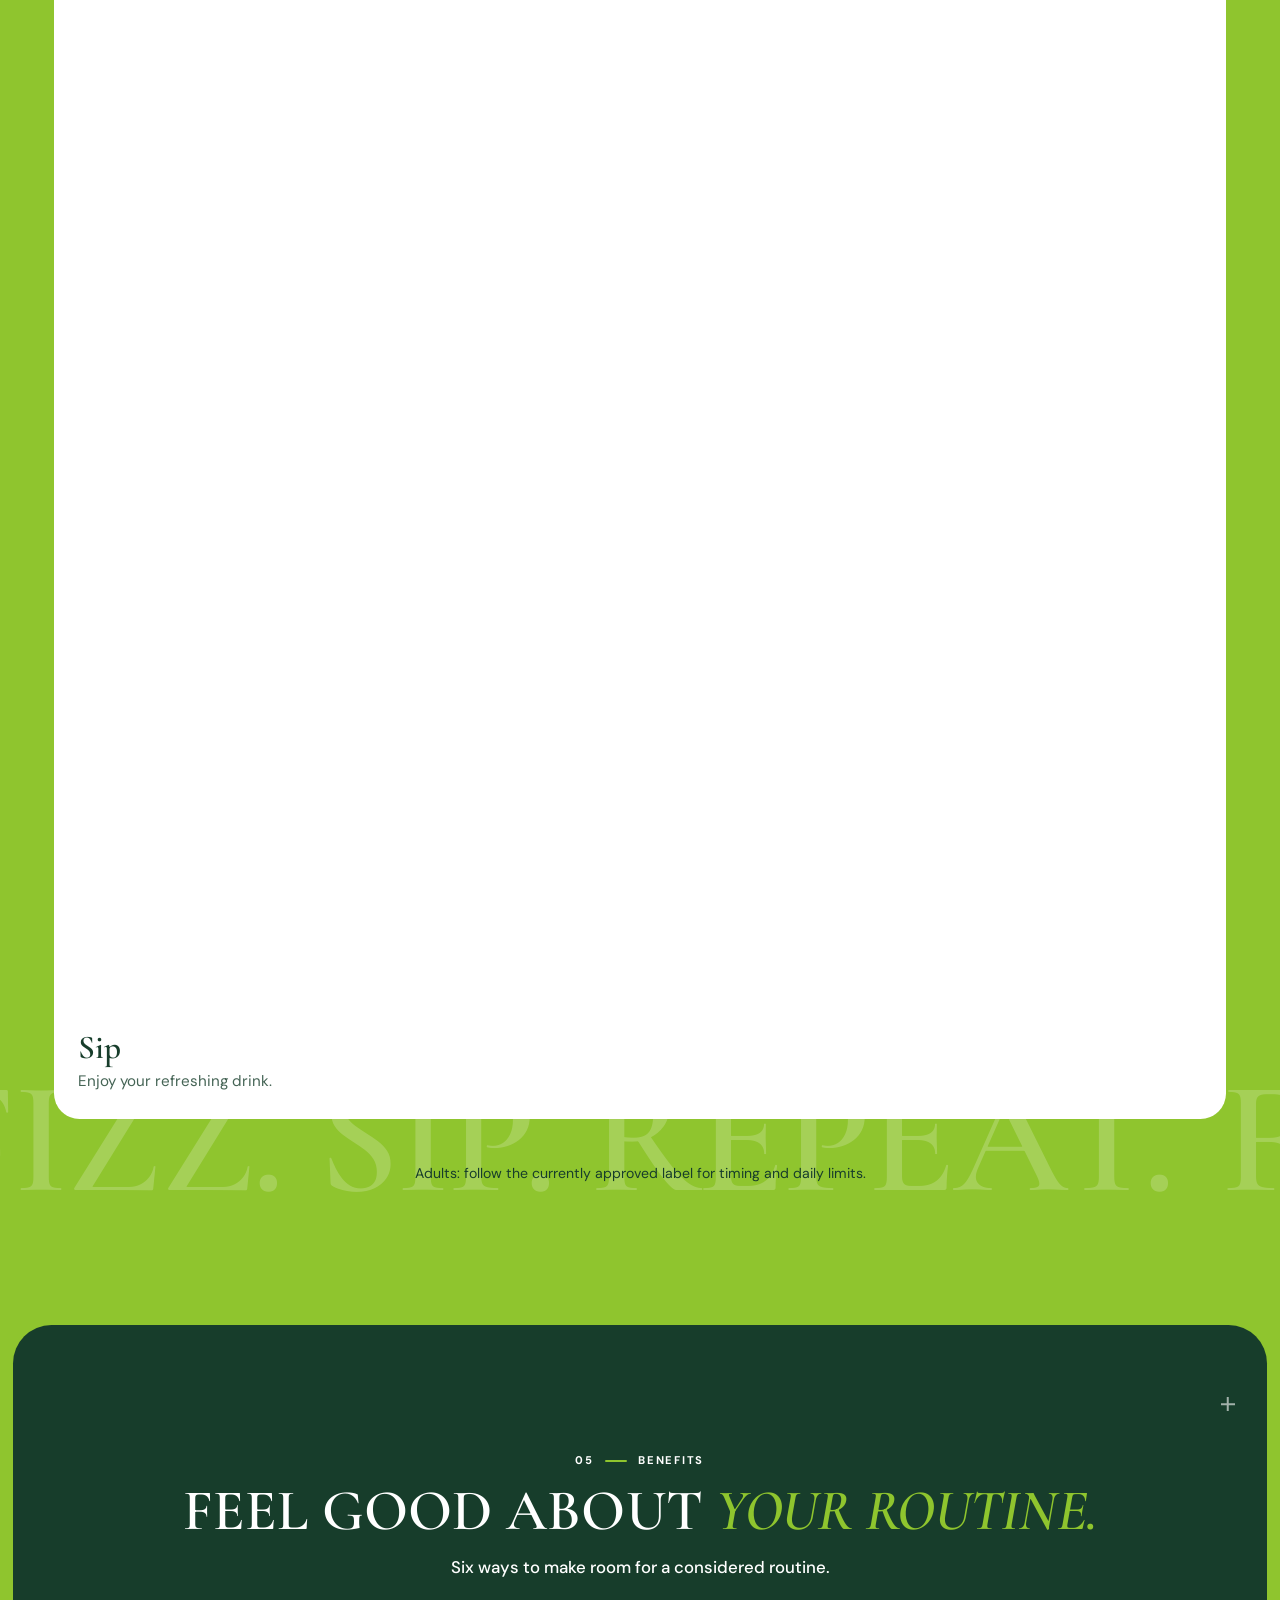
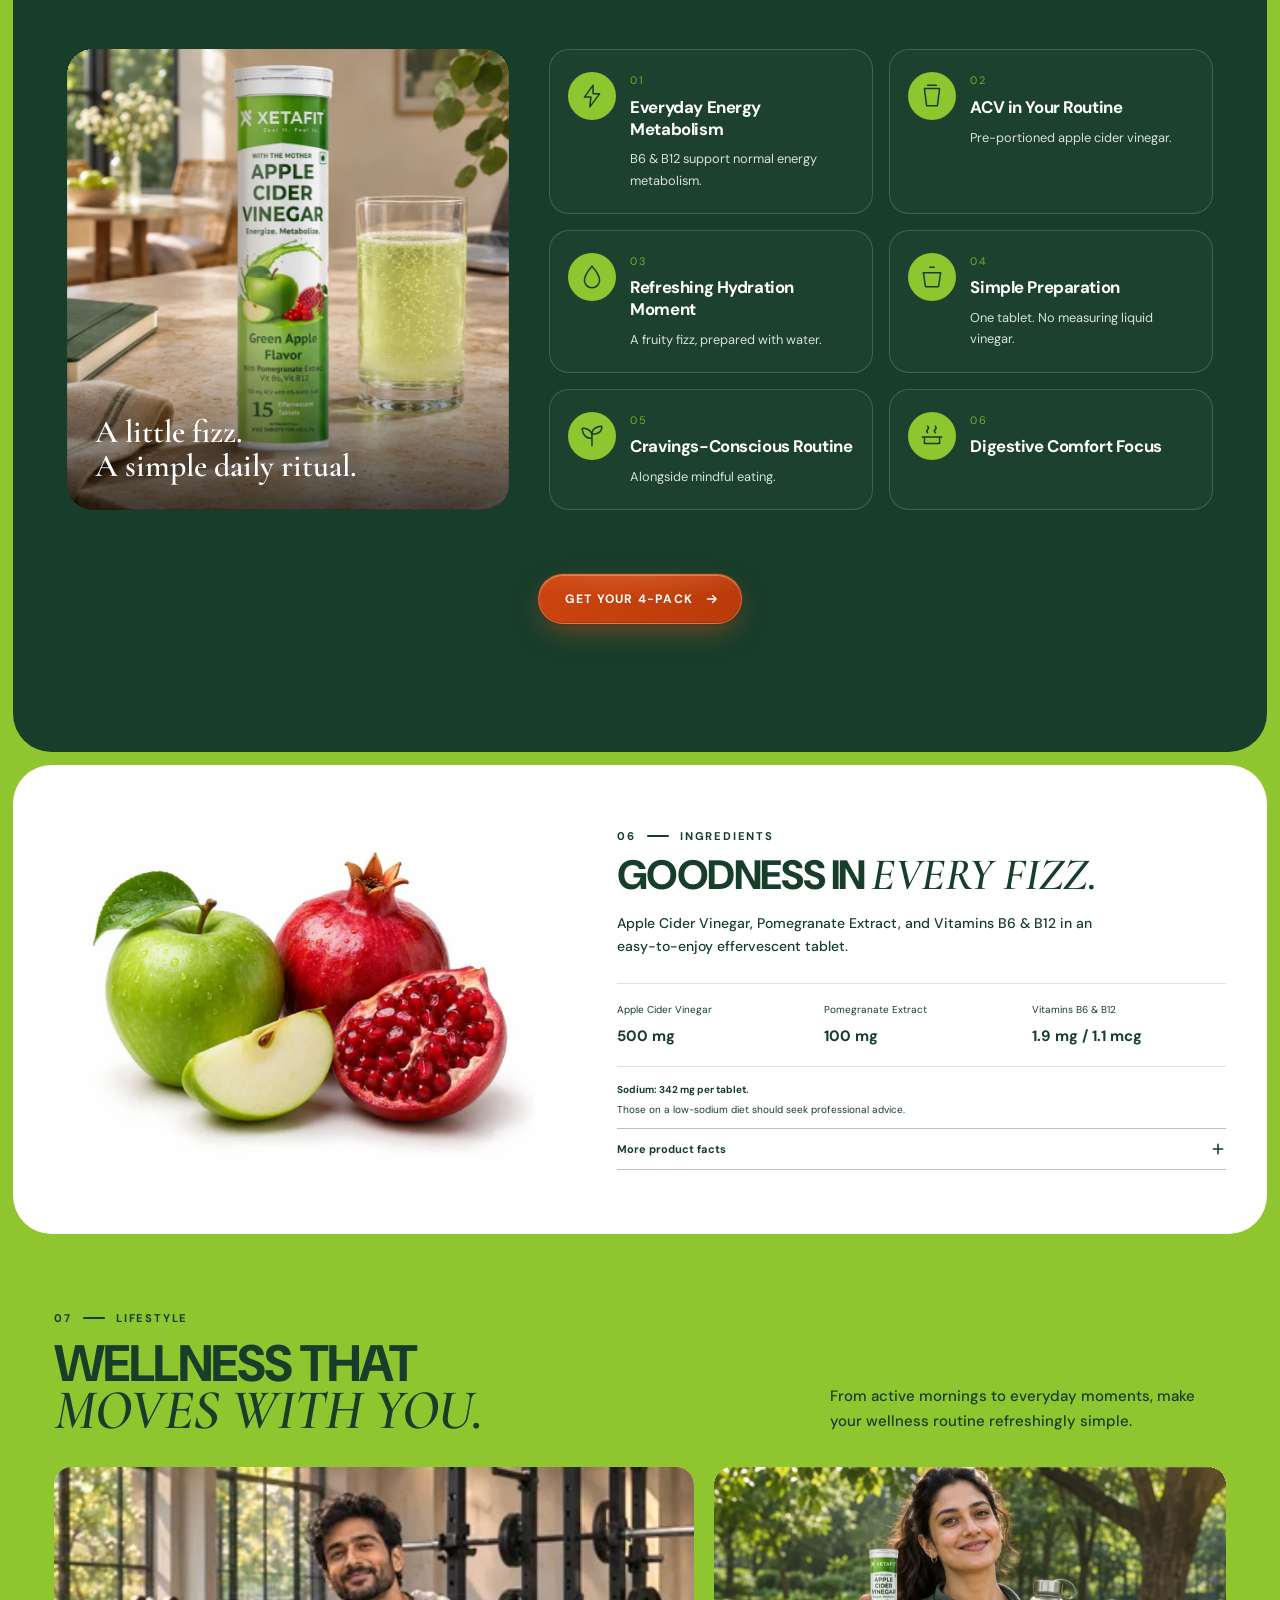
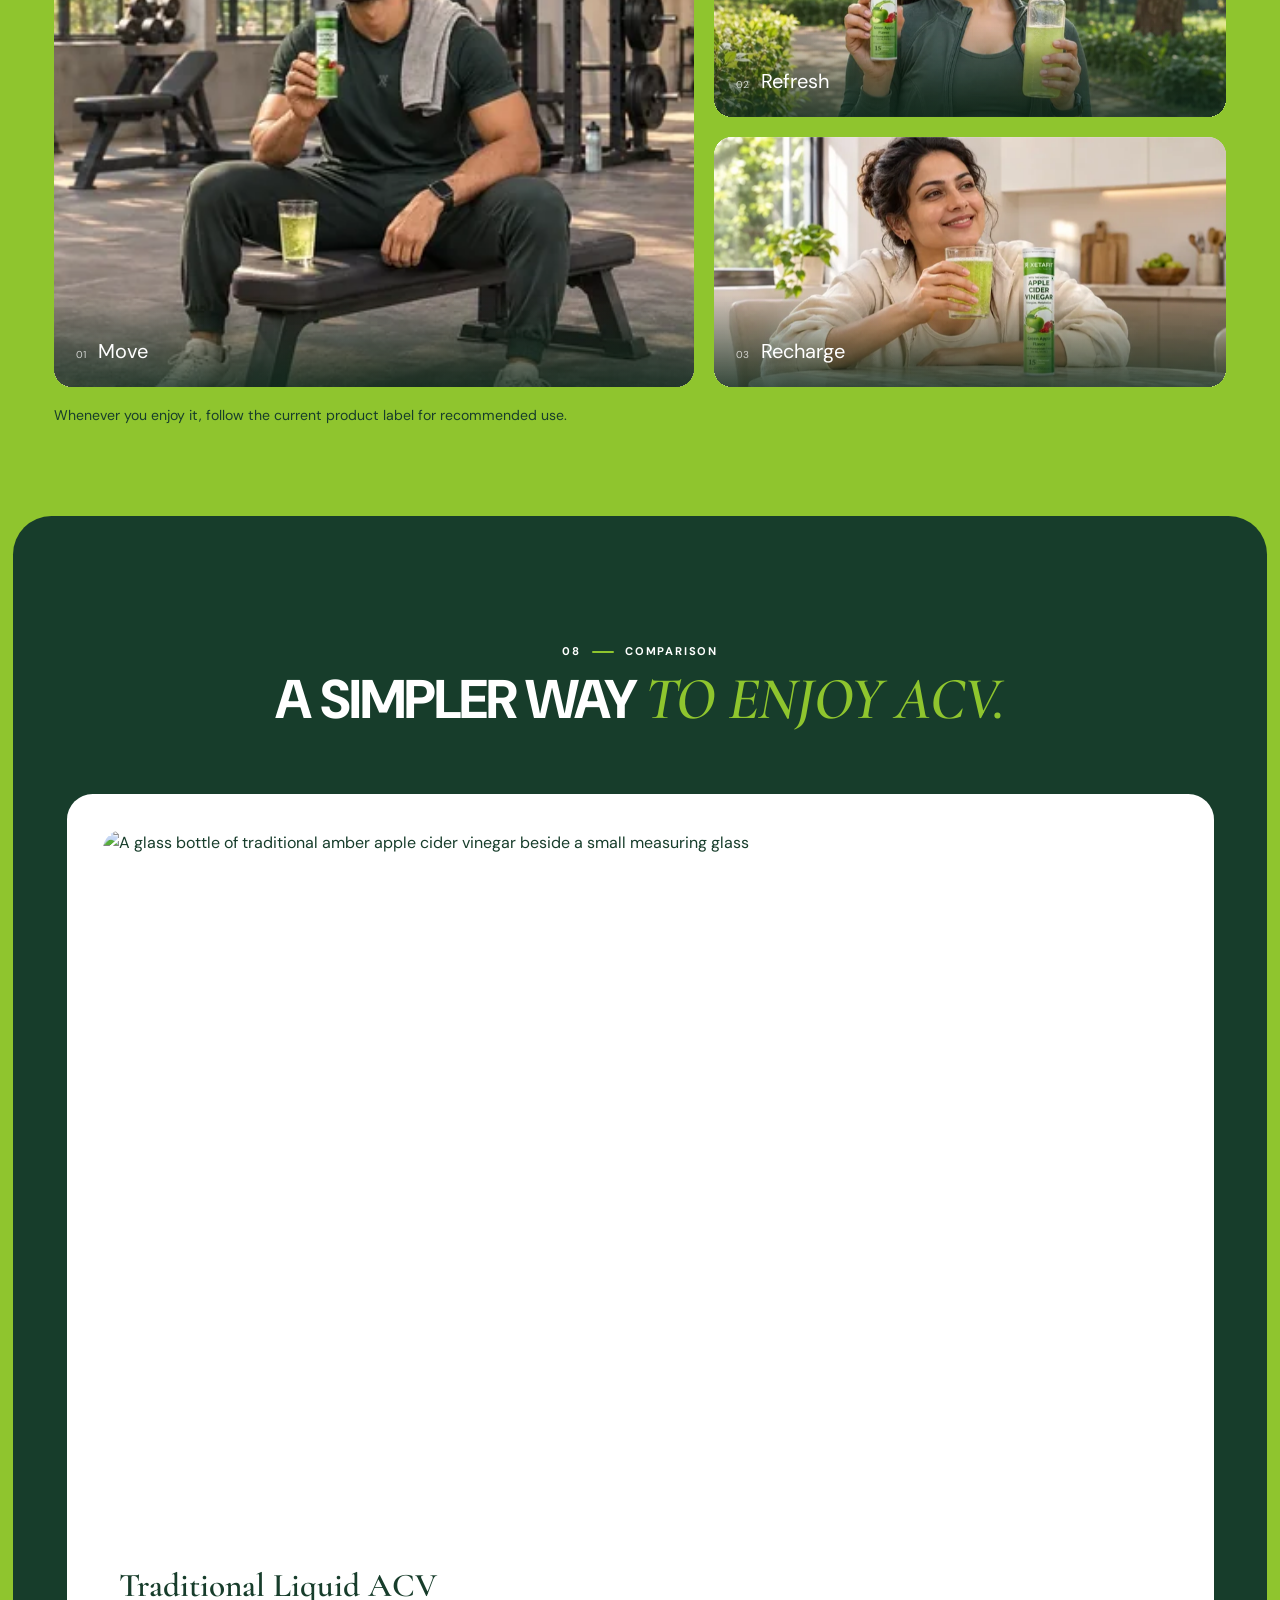
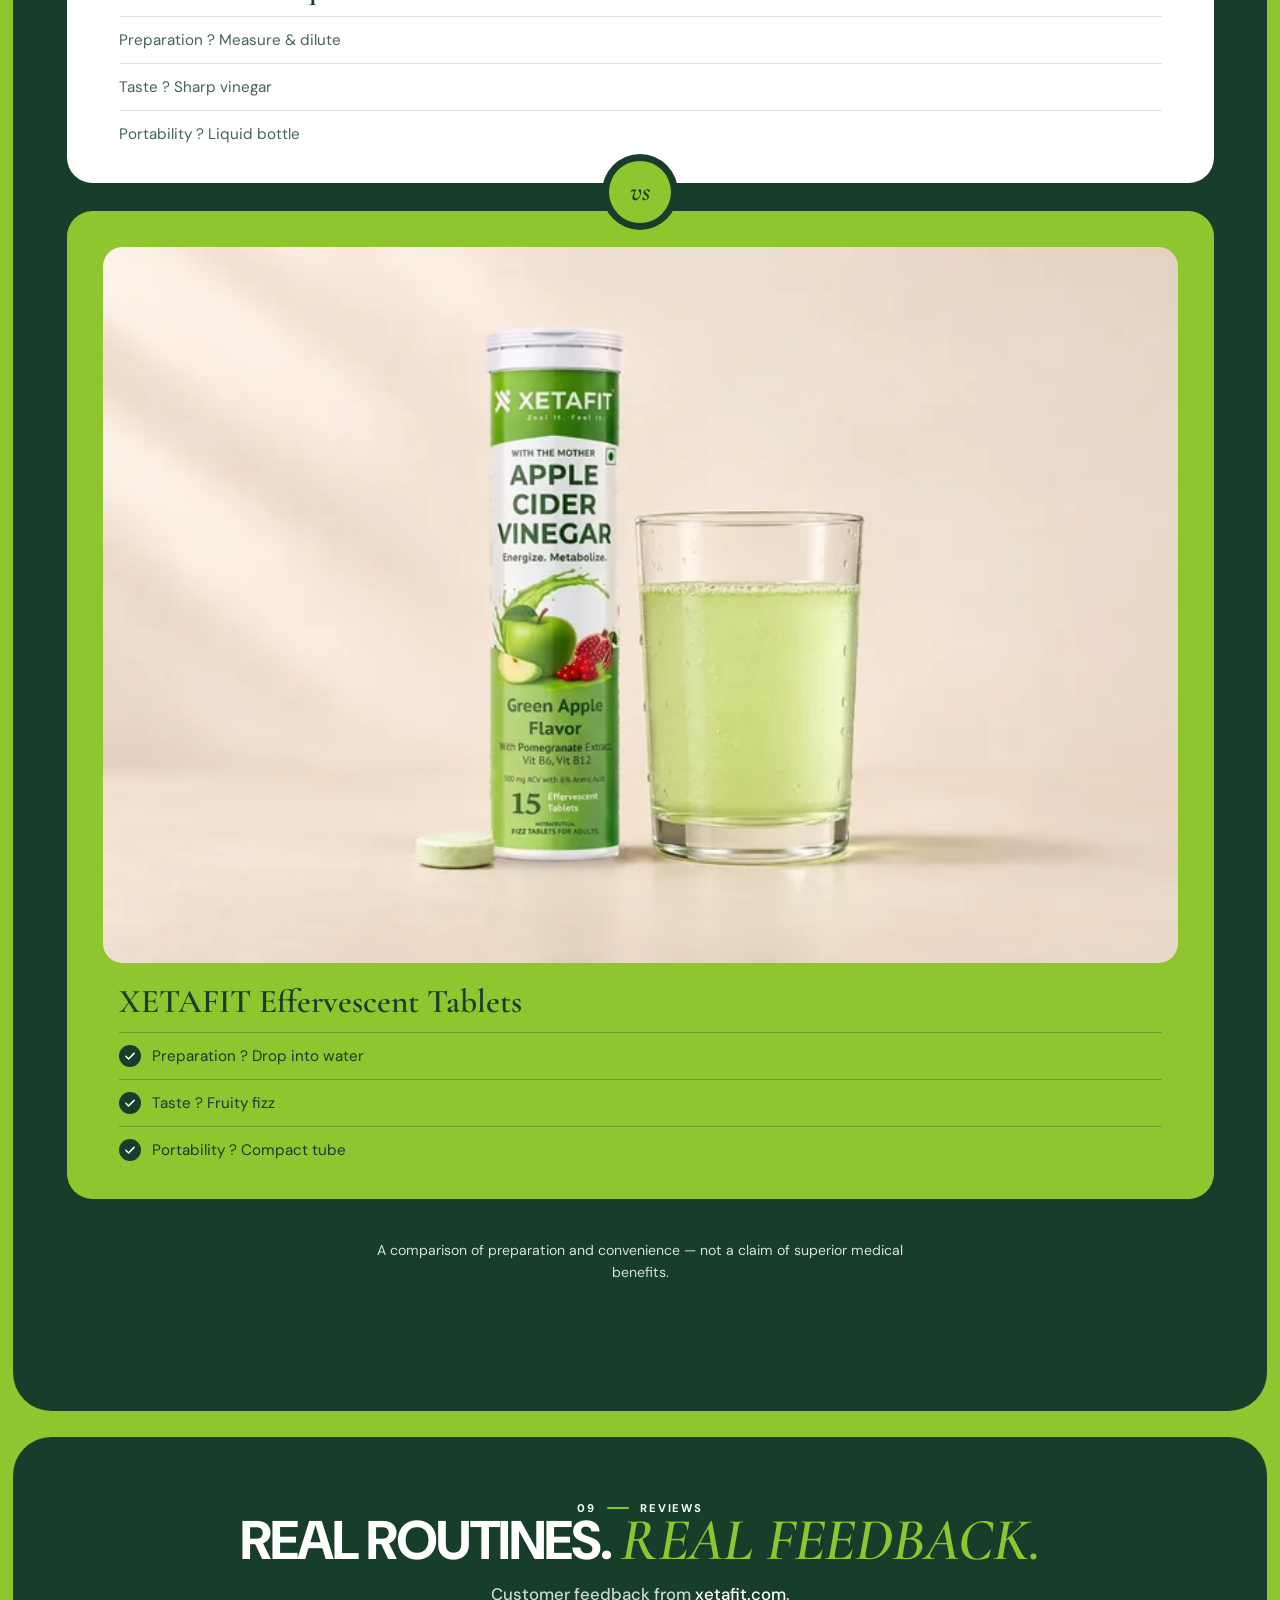
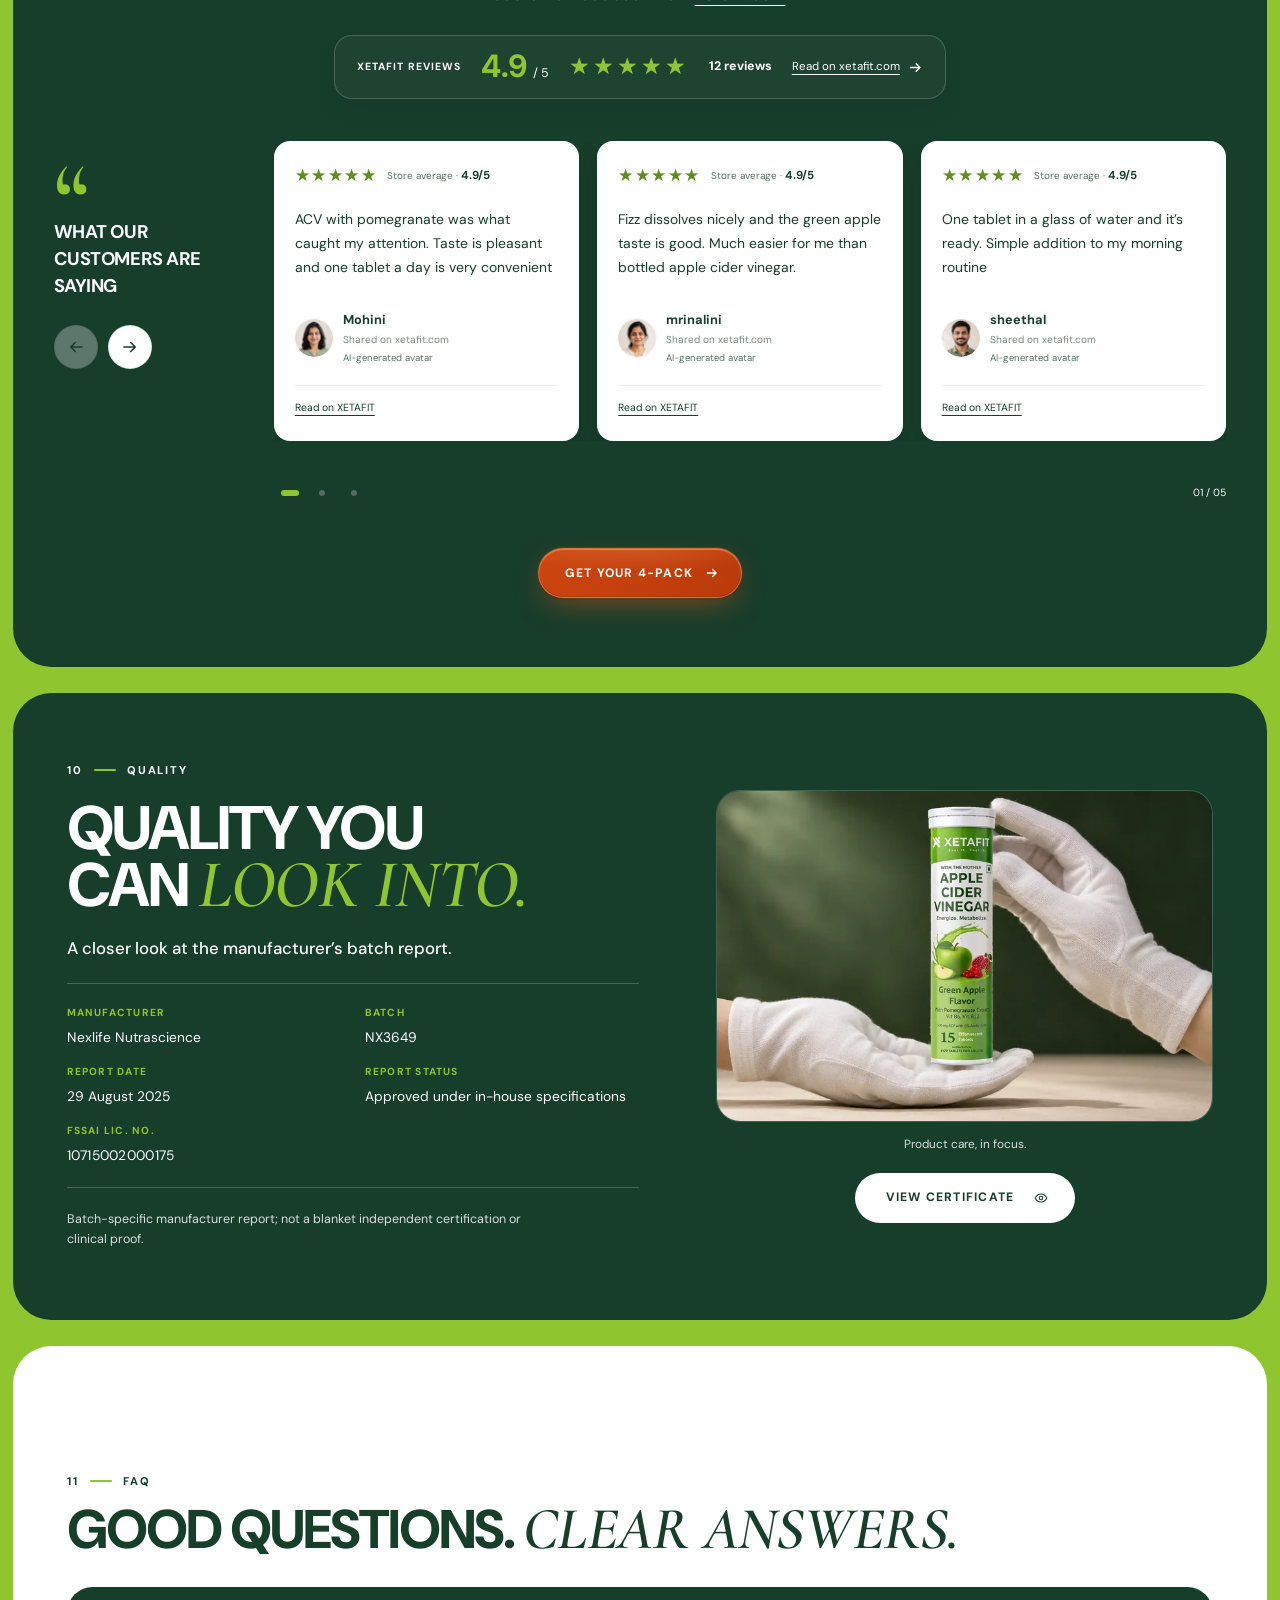
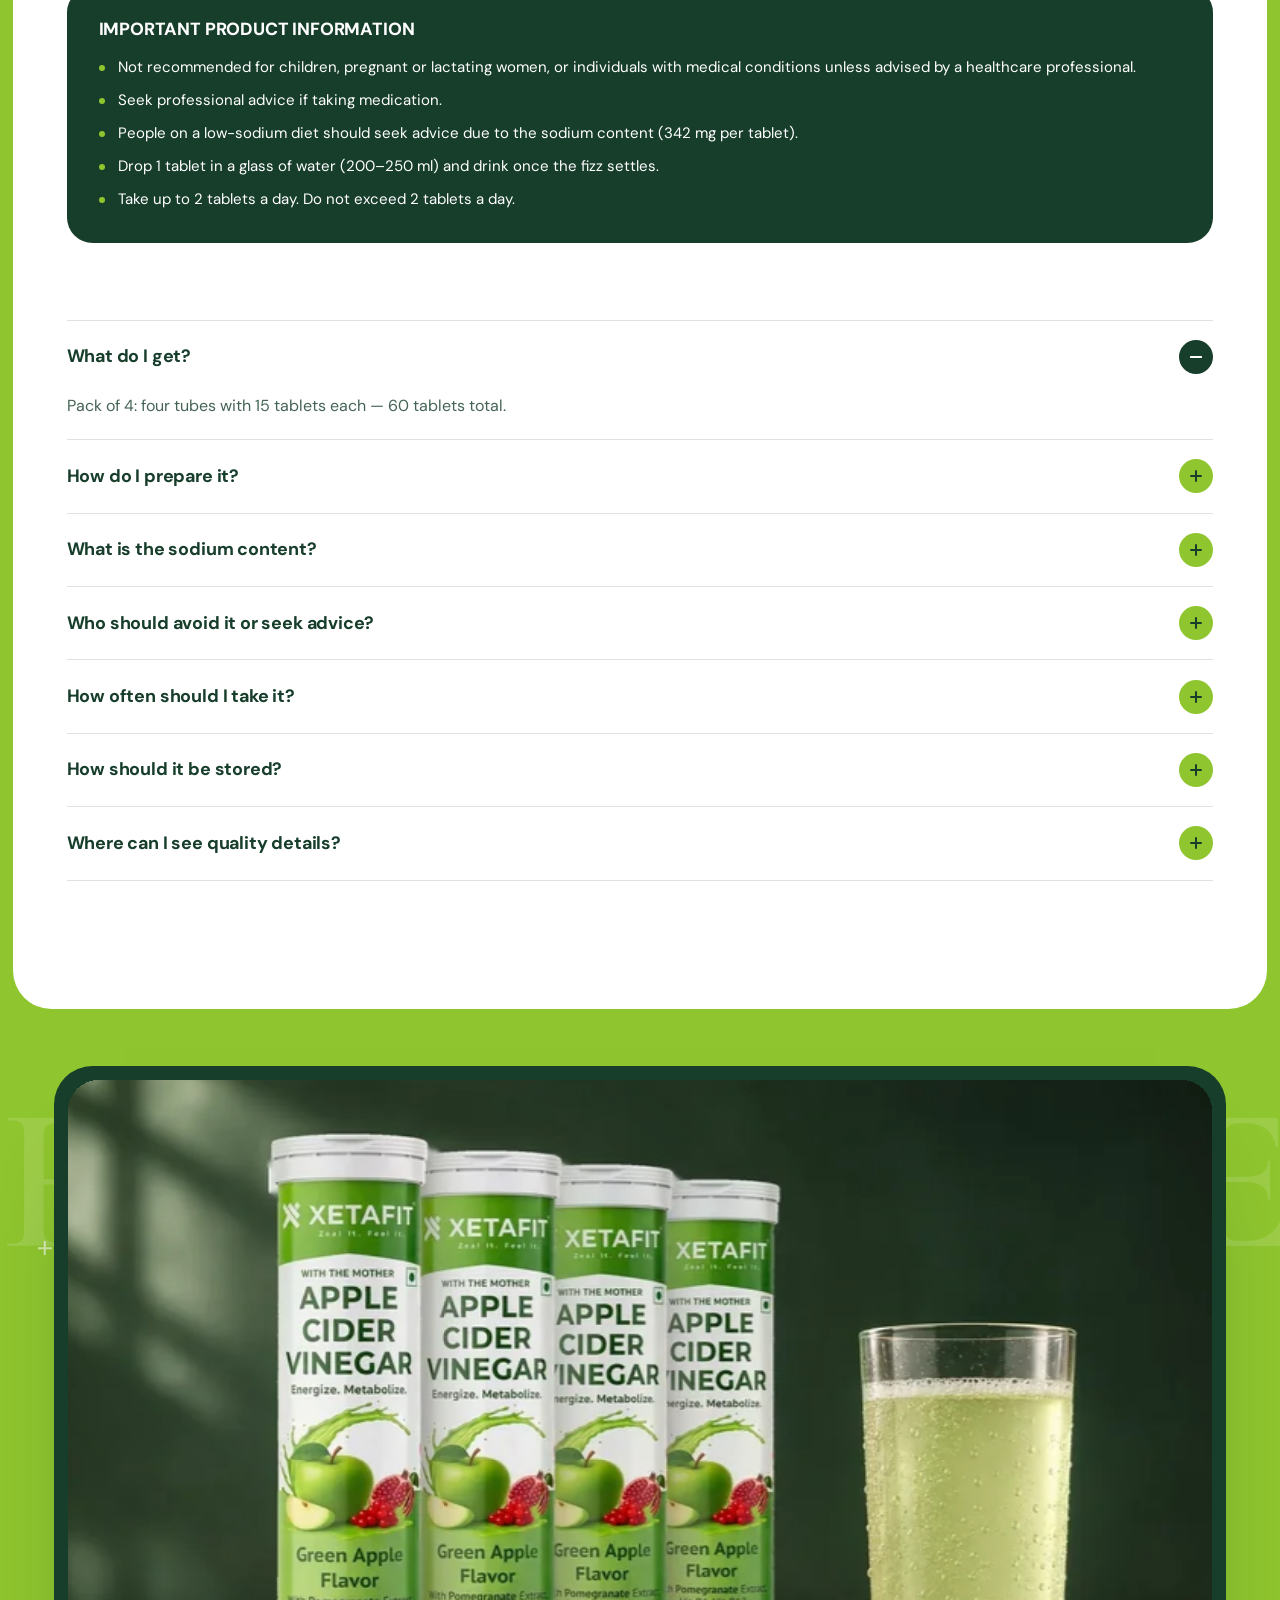
==== commit d07848dc: "Finalize XETAFIT landing page corrections" ====
--- a/index.html
+++ b/index.html
@@ -34,6 +34,7 @@
   <link rel="stylesheet" href="css/editorial.css">
   <link rel="stylesheet" href="css/nav-liquid.css">
   <link rel="stylesheet" href="css/cta.css">
+  <link rel="stylesheet" href="css/how-marquee.css">
   <script src="nav-liquid.js" defer></script>
 </head>
 
@@ -154,14 +155,17 @@
             </p>
             <p class="hero__flavour intro" style="--d:5"><span class="eyebrow__dot" aria-hidden="true"></span>Green
               Apple + Pomegranate flavour</p>
-            <div class="cta-row hero__cta intro intro--last" style="--d:7">
+            <div class="cta-row hero__cta intro intro--last" style="--d:7 display: flex;flex-direction: column-reverse;align-items: flex-start;gap: 16px;align-items: center;">
               <a class="btn btn--gold btn--lg" href="#buy">Buy now
                 <span class="btn__icon" aria-hidden="true"><svg>
                     <use href="#i-arrow" />
                   </svg></span>
               </a>
-              <p class="pack-tag"><strong>Pack of 4</strong><span>60 tablets</span></p>
+               <div>
+                <p class="pack-tag"><strong>Pack of 4</strong><span>60 tablets</span></p>
             </div>
+            </div>
+
           </div>
 
           <!-- Original closed-packshot fallback: authentic matching open-mouth and
@@ -413,7 +417,7 @@
             <div class="product-gallery__track" tabindex="0"
               aria-label="Product images. Swipe or use the arrow buttons.">
               <figure class="product-slide" id="product-slide-1" role="group" aria-roledescription="slide"
-                aria-label="1 of 9: Your daily fizz.">
+                aria-label="1 of 10: Your daily fizz.">
                 <div class="product-slide__art">
                   <div class="product-slide__image"><a class="product-slide__full"
                       href="assets/images/product-gallery/product-01-minimal-v10.png" target="_blank"
@@ -425,31 +429,31 @@
                 </div>
               </figure>
               <figure class="product-slide" id="product-slide-2" role="group" aria-roledescription="slide"
-                aria-label="2 of 9: Good things. One tablet.">
+                aria-label="2 of 10: Everyday wellness support.">
                 <div class="product-slide__art">
                   <div class="product-slide__image"><a class="product-slide__full"
-                      href="assets/images/product-gallery/product-02-minimal-v10.png" target="_blank"
+                      href="assets/images/product-gallery/product-02-minimal-v11.png" target="_blank"
                       rel="noopener noreferrer" aria-label="Open complete creative in a new tab"><img
-                        src="assets/images/product-gallery/product-02-minimal-v10.png"
-                        alt="Good things. One tablet.   ACV with the Mother; Vitamins B6 + B12; Green apple + pomegranate"
+                        src="assets/images/product-gallery/product-02-minimal-v11.png"
+                        alt="Everyday wellness support, no added sugar: XETAFIT Apple Cider Vinegar tube with green apple and pomegranate. Supports everyday energy metabolism; simple drop, fizz and sip; easy ACV in your routine; refreshing fruity hydration; with vitamins B6 and B12."
                         width="1080" height="1080" loading="lazy" decoding="async"><span class="product-slide__expand"
                         aria-hidden="true">&#x2922;</span></a></div>
                 </div>
               </figure>
               <figure class="product-slide" id="product-slide-3" role="group" aria-roledescription="slide"
-                aria-label="3 of 9: Drop. Fizz. Drink.">
+                aria-label="3 of 10: Key ingredients.">
                 <div class="product-slide__art">
                   <div class="product-slide__image"><a class="product-slide__full"
-                      href="assets/images/product-gallery/product-03-minimal-v10.png" target="_blank"
+                      href="assets/images/product-gallery/product-03-minimal-v11.png" target="_blank"
                       rel="noopener noreferrer" aria-label="Open complete creative in a new tab"><img
-                        src="assets/images/product-gallery/product-03-minimal-v10.png"
-                        alt="Drop. Fizz. Drink. Your refreshing daily ritual." width="1080" height="1080" loading="lazy"
+                        src="assets/images/product-gallery/product-03-minimal-v11.png"
+                        alt="Key ingredients: apple cider vinegar, 500 mg per tablet; pomegranate extract, 100 mg; green apple flavour; vitamins B6 and B12. FSSAI Lic. No. 10715002000175." width="1080" height="1080" loading="lazy"
                         decoding="async"><span class="product-slide__expand" aria-hidden="true">&#x2922;</span></a>
                   </div>
                 </div>
               </figure>
               <figure class="product-slide" id="product-slide-4" role="group" aria-roledescription="slide"
-                aria-label="4 of 9: Feel-good fizz.">
+                aria-label="4 of 10: Feel-good fizz.">
                 <div class="product-slide__art">
                   <div class="product-slide__image"><a class="product-slide__full"
                       href="assets/images/product-gallery/product-04-minimal-v10.png" target="_blank"
@@ -461,7 +465,7 @@
                 </div>
               </figure>
               <figure class="product-slide" id="product-slide-5" role="group" aria-roledescription="slide"
-                aria-label="5 of 9: A little daily balance.">
+                aria-label="5 of 10: A little daily balance.">
                 <div class="product-slide__art">
                   <div class="product-slide__image"><a class="product-slide__full"
                       href="assets/images/product-gallery/product-05-minimal-v10.png" target="_blank"
@@ -473,57 +477,69 @@
                 </div>
               </figure>
               <figure class="product-slide" id="product-slide-6" role="group" aria-roledescription="slide"
-                aria-label="6 of 9: Three essentials. One easy ritual.">
+                aria-label="6 of 10: Nutritional information.">
                 <div class="product-slide__art">
                   <div class="product-slide__image"><a class="product-slide__full"
-                      href="assets/images/product-gallery/product-06-minimal-v10.png" target="_blank"
+                      href="assets/images/product-gallery/product-06-minimal-v11.png" target="_blank"
                       rel="noopener noreferrer" aria-label="Open complete creative in a new tab"><img
-                        src="assets/images/product-gallery/product-06-minimal-v10.png"
-                        alt="Three essentials. One easy ritual.   Apple cider vinegar; Pomegranate extract; Vitamins B6 + B12"
+                        src="assets/images/product-gallery/product-06-minimal-v11.png"
+                        alt="Nutritional information per tablet (approx.): energy 7.36 kcal; sugar 0 g; sodium 342 mg; vitamin B6 1.9 mg (100% RDA); vitamin B12 1.1 mcg (50% RDA); apple cider vinegar 500 mg (6% acetic acid); pomegranate extract 100 mg. FSSAI Lic. No. 10715002000175."
                         width="1080" height="1080" loading="lazy" decoding="async"><span class="product-slide__expand"
                         aria-hidden="true">&#x2922;</span></a></div>
                 </div>
               </figure>
               <figure class="product-slide" id="product-slide-7" role="group" aria-roledescription="slide"
-                aria-label="7 of 9: Goodness, made simple.">
+                aria-label="7 of 10: Goodness, made simple.">
                 <div class="product-slide__art">
                   <div class="product-slide__image"><a class="product-slide__full"
-                      href="assets/images/product-gallery/product-07-minimal-v10.png" target="_blank"
+                      href="assets/images/product-gallery/product-07-minimal-v11.png" target="_blank"
                       rel="noopener noreferrer" aria-label="Open complete creative in a new tab"><img
-                        src="assets/images/product-gallery/product-07-minimal-v10.png"
+                        src="assets/images/product-gallery/product-07-minimal-v11.png"
                         alt="Goodness, made simple. Gut health. Digestion. Vitamins B6 + B12." width="1080"
                         height="1080" loading="lazy" decoding="async"><span class="product-slide__expand"
                         aria-hidden="true">&#x2922;</span></a></div>
                 </div>
               </figure>
               <figure class="product-slide" id="product-slide-8" role="group" aria-roledescription="slide"
-                aria-label="8 of 9: Pure formula. Clean ingredients.">
+                aria-label="8 of 10: Things we skip.">
                 <div class="product-slide__art">
                   <div class="product-slide__image"><a class="product-slide__full"
-                      href="assets/images/product-gallery/product-08-minimal-v10.png" target="_blank"
+                      href="assets/images/product-gallery/product-08-minimal-v11.png" target="_blank"
                       rel="noopener noreferrer" aria-label="Open complete creative in a new tab"><img
-                        src="assets/images/product-gallery/product-08-minimal-v10.png"
-                        alt="Pure formula. Clean ingredients.   No added sugar; No maltodextrin; Soy &amp; gluten free; No artificial colours or preservatives"
+                        src="assets/images/product-gallery/product-08-minimal-v11.png"
+                        alt="Things we skip, and keep simple: no added sugar, no sour vinegar shots, no liquid measuring, no complicated prep."
                         width="1080" height="1080" loading="lazy" decoding="async"><span class="product-slide__expand"
                         aria-hidden="true">&#x2922;</span></a></div>
                 </div>
               </figure>
               <figure class="product-slide" id="product-slide-9" role="group" aria-roledescription="slide"
-                aria-label="9 of 9: Before / After">
+                aria-label="9 of 10: Before / After">
                 <div class="product-slide__art">
                   <div class="product-slide__image"><a class="product-slide__full"
-                      href="assets/images/product-gallery/product-09-minimal-v10.png" target="_blank"
+                      href="assets/images/product-gallery/product-09-minimal-v11.png" target="_blank"
                       rel="noopener noreferrer" aria-label="Open complete creative in a new tab"><img
-                        src="assets/images/product-gallery/product-09-minimal-v10.png"
+                        src="assets/images/product-gallery/product-09-minimal-v11.png"
                         alt="Before and after portrait comparison with XETAFIT product; Before label on the left and After label on the right"
                         width="1080" height="1080" loading="lazy" decoding="async"><span
                         class="product-comparison-labels"><span>Before</span><span>After</span></span><span
                         class="product-slide__expand" aria-hidden="true">&#x2922;</span></a></div>
                 </div>
               </figure>
+              <figure class="product-slide" id="product-slide-10" role="group" aria-roledescription="slide"
+                aria-label="10 of 10: FSSAI licence.">
+                <div class="product-slide__art">
+                  <div class="product-slide__image"><a class="product-slide__full"
+                      href="assets/images/product-gallery/acv_listing_final_15.webp" target="_blank"
+                      rel="noopener noreferrer" aria-label="Open complete creative in a new tab"><img
+                        src="assets/images/product-gallery/acv_listing_final_15.webp"
+                        alt="FSSAI logo with the green vegetarian mark. License No. 10715002000175."
+                        width="713" height="713" loading="lazy" decoding="async"><span class="product-slide__expand"
+                        aria-hidden="true">&#x2922;</span></a></div>
+                </div>
+              </figure>
             </div>
             <div class="product-gallery__controls"><span class="product-gallery__status" aria-live="polite"
-                aria-atomic="true">01 / 9</span>
+                aria-atomic="true">01 / 10</span>
               <div><button type="button" data-gallery-prev aria-label="Previous product image">&larr;</button><button
                   type="button" data-gallery-next aria-label="Next product image">&rarr;</button></div>
             </div>
@@ -531,11 +547,11 @@
                 class="product-thumb" data-slide="0" aria-label="Show image 1: Your daily fizz."
                 aria-pressed="true"><img src="assets/images/product-gallery/product-01-minimal-v10.png" alt=""
                   width="64" height="64" loading="lazy"><span>01</span></button><button type="button"
-                class="product-thumb" data-slide="1" aria-label="Show image 2: Good things. One tablet."
-                aria-pressed="false"><img src="assets/images/product-gallery/product-02-minimal-v10.png" alt=""
+                class="product-thumb" data-slide="1" aria-label="Show image 2: Everyday wellness support."
+                aria-pressed="false"><img src="assets/images/product-gallery/product-02-minimal-v11.png" alt=""
                   width="64" height="64" loading="lazy"><span>02</span></button><button type="button"
-                class="product-thumb" data-slide="2" aria-label="Show image 3: Drop. Fizz. Drink."
-                aria-pressed="false"><img src="assets/images/product-gallery/product-03-minimal-v10.png" alt=""
+                class="product-thumb" data-slide="2" aria-label="Show image 3: Key ingredients."
+                aria-pressed="false"><img src="assets/images/product-gallery/product-03-minimal-v11.png" alt=""
                   width="64" height="64" loading="lazy"><span>03</span></button><button type="button"
                 class="product-thumb" data-slide="3" aria-label="Show image 4: Feel-good fizz."
                 aria-pressed="false"><img src="assets/images/product-gallery/product-04-minimal-v10.png" alt=""
@@ -543,23 +559,51 @@
                 class="product-thumb" data-slide="4" aria-label="Show image 5: A little daily balance."
                 aria-pressed="false"><img src="assets/images/product-gallery/product-05-minimal-v10.png" alt=""
                   width="64" height="64" loading="lazy"><span>05</span></button><button type="button"
-                class="product-thumb" data-slide="5" aria-label="Show image 6: Three essentials. One easy ritual."
-                aria-pressed="false"><img src="assets/images/product-gallery/product-06-minimal-v10.png" alt=""
+                class="product-thumb" data-slide="5" aria-label="Show image 6: Nutritional information."
+                aria-pressed="false"><img src="assets/images/product-gallery/product-06-minimal-v11.png" alt=""
                   width="64" height="64" loading="lazy"><span>06</span></button><button type="button"
                 class="product-thumb" data-slide="6" aria-label="Show image 7: Goodness, made simple."
-                aria-pressed="false"><img src="assets/images/product-gallery/product-07-minimal-v10.png" alt=""
+                aria-pressed="false"><img src="assets/images/product-gallery/product-07-minimal-v11.png" alt=""
                   width="64" height="64" loading="lazy"><span>07</span></button><button type="button"
-                class="product-thumb" data-slide="7" aria-label="Show image 8: Pure formula. Clean ingredients."
-                aria-pressed="false"><img src="assets/images/product-gallery/product-08-minimal-v10.png" alt=""
+                class="product-thumb" data-slide="7" aria-label="Show image 8: Things we skip."
+                aria-pressed="false"><img src="assets/images/product-gallery/product-08-minimal-v11.png" alt=""
                   width="64" height="64" loading="lazy"><span>08</span></button><button type="button"
                 class="product-thumb" data-slide="8" aria-label="Show image 9: Before / After" aria-pressed="false"><img
-                  src="assets/images/product-gallery/product-09-minimal-v10.png" alt="" width="64" height="64"
-                  loading="lazy"><span>09</span></button></div>
+                  src="assets/images/product-gallery/product-09-minimal-v11.png" alt="" width="64" height="64"
+                  loading="lazy"><span>09</span></button><button type="button"
+                class="product-thumb" data-slide="9" aria-label="Show image 10: FSSAI licence." aria-pressed="false"><img
+                  src="assets/images/product-gallery/acv_listing_final_15.webp" alt="" width="64" height="64"
+                  loading="lazy"><span>10</span></button></div>
           </div>
           <div class="buy-card__body rv">
             <p class="eyebrow eyebrow--ink"><span class="eyebrow__n">Pack of 4</span></p>
             <h3 class="buy-card__name" id="buy-name">XETAFIT Apple Cider Vinegar Effervescent Tablets.</h3>
+            <ul class="buy-highlights" aria-label="Product highlights">
+              <li><svg viewBox="0 0 24 24" aria-hidden="true">
+                  <path d="M12 3.5C9 7.4 6.5 10.6 6.5 14a5.5 5.5 0 0 0 11 0c0-3.4-2.5-6.6-5.5-10.5Z" fill="none"
+                    stroke="currentColor" stroke-width="1.7" stroke-linejoin="round" />
+                </svg>Refreshing Hydration</li>
+              <li><svg viewBox="0 0 24 24" aria-hidden="true">
+                  <path d="M5 19C5 11 10 6 19 5c0 9-5 14-14 14Z M5 19l7-7" fill="none" stroke="currentColor"
+                    stroke-width="1.7" stroke-linecap="round" stroke-linejoin="round" />
+                </svg>Digestive Wellness</li>
+              <li><svg viewBox="0 0 24 24" aria-hidden="true">
+                  <path d="M13 3 5 13.5h6L10 21l8-10.5h-6L13 3Z" fill="none" stroke="currentColor" stroke-width="1.7"
+                    stroke-linejoin="round" />
+                </svg>Daily Energy</li>
+              <li><svg viewBox="0 0 24 24" aria-hidden="true">
+                  <path d="M19.5 12a7.5 7.5 0 0 1-13 5.1 M4.5 12a7.5 7.5 0 0 1 13-5.1 M17.5 3v4h-4 M6.5 21v-4h4"
+                    fill="none" stroke="currentColor" stroke-width="1.7" stroke-linecap="round"
+                    stroke-linejoin="round" />
+                </svg>Metabolism Support</li>
+            </ul>
             <p class="buy-card__desc">Green Apple + Pomegranate flavour.</p>
+            <!-- Pack of 4 price, verified on the official store 18 Nov 2026 -->
+            <div class="buy-price">
+              <p class="buy-price__now"><span class="sr-only">Price: </span>&#8377;999</p>
+              <p class="buy-price__was"><span class="sr-only">Regular price: </span><s>&#8377;1,599</s></p>
+              <p class="buy-price__save">Save &#8377;600</p>
+            </div>
 
 
             <!-- Informational container — NOT a selector or a button -->
@@ -583,12 +627,26 @@
               <p class="purchase-quantity__summary" data-quantity-summary role="status" aria-live="polite" aria-atomic="true">1 Pack of 4 = 4 tubes = 60 tablets.</p>
             </div>
             <a class="btn btn--gold btn--lg btn--block"
-              href="https://xetafit.com/products/apple-cider-vinegar-effervescent-tablets-green-apple-pomegranate"
+              href="https://xetafit.com/products/apple-cider-vinegar-effervescent-tablets-green-apple-pomegranate?variant=52622247067960"
               target="_blank" rel="noopener noreferrer">Buy now <span aria-hidden="true">&rarr;</span><span
                 class="sr-only"> on the official store (opens in a new tab)</span></a>
           <aside class="purchase-services" aria-labelledby="purchase-services-title">
             <p id="purchase-services-title">Shopping with XETAFIT</p>
             <ul>
+              <li><svg viewBox="0 0 24 24" aria-hidden="true">
+                  <path d="M3 6h18v12H3z M3 10h18 M7 14h3 M17 14h1" fill="none" stroke="currentColor" stroke-width="1.6"
+                    stroke-linecap="round" stroke-linejoin="round" />
+                </svg>
+                <div><strong>Secure Checkout</strong><span>Safe, secure online payments</span></div>
+              </li>
+              <li><a href="https://xetafit.com/policies/shipping-policy" target="_blank" rel="noopener noreferrer"><svg
+                    viewBox="0 0 24 24" aria-hidden="true">
+                    <path d="M3.5 7.5 12 3l8.5 4.5v9L12 21l-8.5-4.5z M3.5 7.5 12 12l8.5-4.5 M12 12v9" fill="none"
+                      stroke="currentColor" stroke-width="1.6" stroke-linecap="round" stroke-linejoin="round" />
+                  </svg>
+                  <div><strong>Free Delivery</strong><span>Free shipping across India</span></div><span
+                    class="sr-only"> (opens the shipping policy in a new tab)</span>
+                </a></li>
               <li><a href="https://xetafit.com/policies/refund-policy" target="_blank" rel="noopener noreferrer"><svg
                     viewBox="0 0 24 24" aria-hidden="true">
                     <path d="M4 10V5h5 M4 5l4 4a7 7 0 1 1-1 9" fill="none" stroke="currentColor" stroke-width="1.6"
@@ -597,12 +655,6 @@
                   <div><strong>7-day returns</strong><span>Unopened, complete packs only</span></div><span
                     class="sr-only"> (opens the refund policy in a new tab)</span>
                 </a></li>
-              <li><svg viewBox="0 0 24 24" aria-hidden="true">
-                  <path d="M3 6h18v12H3z M3 10h18 M7 14h3 M17 14h1" fill="none" stroke="currentColor" stroke-width="1.6"
-                    stroke-linecap="round" stroke-linejoin="round" />
-                </svg>
-                <div><strong>Secure Checkout</strong><span>Shop on the official XETAFIT store</span></div>
-              </li>
               <li><a href="https://xetafit.com/policies/shipping-policy" target="_blank" rel="noopener noreferrer"><svg
                     viewBox="0 0 24 24" aria-hidden="true">
                     <path
@@ -615,17 +667,6 @@
                 </a></li>
             </ul>
           </aside>
-            <div class="purchase-notes">
-              <div class="purchase-notes__item"><span class="purchase-notes__label">Shipping &amp; returns</span>
-            <p class="purchase-policy-note">Shipping charges are calculated at checkout. Return eligibility,
-              store-credit refunds and processing fees follow the <a href="https://xetafit.com/policies/refund-policy"
-                target="_blank" rel="noopener noreferrer">refund policy<span class="sr-only"> (opens in a new
-                  tab)</span></a>.</p>
-              </div>
-              <div class="purchase-notes__item"><span class="purchase-notes__label">Ordering on XETAFIT</span>
-            <p class="buy-store-note">On the official store, choose Pack of 4 and set your quantity. This selection is not transferred.</p>
-              </div>
-            </div>
           </div>
 
         </article>
@@ -637,6 +678,11 @@
      04 / HOW IT WORKS
      ============================================================ -->
     <section class="sec how" id="how" aria-labelledby="how-title">
+      <div class="how-marquee" aria-hidden="true">
+        <div class="how-marquee__track">
+          <span>Fizz. Sip. Repeat.</span><span>Fizz. Sip. Repeat.</span><span>Fizz. Sip. Repeat.</span>
+        </div>
+      </div>
       <div class="wrap">
         <header class="sec-head sec-head--split rv">
           <div>
@@ -676,6 +722,7 @@
         </ol>
         <p class="note note--center">Adults: follow the currently approved label for timing and daily limits.</p>
       </div>
+      <script src="how-marquee.js" defer></script>
     </section>
 
     <!-- ============================================================
@@ -799,8 +846,6 @@
                 </svg></summary>
               <div class="ingredient-led__detail-copy">
                 <p><strong>Sodium:</strong> two tablets provide 684 mg.</p>
-                <p><strong>ACV &ldquo;With The Mother&rdquo;:</strong> this is the brand&rsquo;s description. The shared
-                  batch Certificate of Analysis does not separately verify The Mother.</p>
                 <p>Green apple imagery represents flavour inspiration; the formula contains 500 mg ACV and 100 mg
                   pomegranate extract per tablet.</p>
                 <a href="certificate.html">Read the batch certificate <svg aria-hidden="true">
@@ -1056,8 +1101,6 @@
           </div>
           <p class="sr-only" data-review-status role="status" aria-live="polite" aria-atomic="true"></p>
         </div>
-        <p class="feedback-source-note">Customer reviews published on xetafit.com. The average is based on the
-          store&rsquo;s 12-review distribution. Checked <time datetime="2026-11-17">17 Nov 2026</time>.</p>
         <p class="reviews__cta">
           <a class="btn btn--gold btn--lg" href="#buy">Get your 4-pack
             <span class="btn__icon" aria-hidden="true"><svg>
@@ -1100,6 +1143,10 @@
               <div>
                 <dt>Report status</dt>
                 <dd>Approved under in-house specifications</dd>
+              </div>
+              <div class="quality-story__fact--wide">
+                <dt>FSSAI Lic. No.</dt>
+                <dd>10715002000175</dd>
               </div>
             </dl>
             <p class="note quality-story__note">Batch-specific manufacturer report; not a blanket independent
@@ -1148,8 +1195,8 @@
                   unless advised by a healthcare professional.</li>
                 <li>Seek professional advice if taking medication.</li>
                 <li>People on a low-sodium diet should seek advice due to the sodium content (342 mg per tablet).</li>
-                <li>Follow the current product label for daily dosage.</li>
-                <li>Do not exceed the recommended daily limit.</li>
+                <li>Drop 1 tablet in a glass of water (200&#8288;&ndash;&#8288;250&nbsp;ml) and drink once the fizz settles.</li>
+                <li>Take up to 2 tablets a day. Do not exceed 2 tablets a day.</li>
               </ul>
             </aside>
           </div>
@@ -1184,7 +1231,8 @@
             <details class="qa" name="faq">
               <summary>How often should I take it?<span class="qa__icon" aria-hidden="true"></span></summary>
               <div class="qa__a">
-                <p>Follow the currently approved product label. Do not exceed the stated daily limit.</p>
+                <p>Up to 2 tablets a day. Drop 1 tablet in a glass of water (200&#8288;&ndash;&#8288;250&nbsp;ml) and drink once the
+                  fizz settles. Do not exceed 2 tablets a day.</p>
               </div>
             </details>
             <details class="qa" name="faq">
--- a/css/style.css
+++ b/css/style.css
@@ -645,7 +645,12 @@
   border-radius: 999px;
   font: 600 .8rem/1.2 var(--f-sans);
 }
-.hero__cta { margin-top: .4rem; }
+.hero__cta { margin-top: 0rem; }
+/* Hero only: "Pack of 4 — 60 tablets" sits under Buy now, left-aligned, 12px below it */
+.hero__cta.cta-row { flex-direction: column; align-items: flex-start; gap: 12px; }
+/* Hero only: Buy now 56px tall and ~202px wide (28% wider than 158px); same label size.
+   Equal side padding: at this width the label + arrow ink is centred to within 1px */
+.hero__cta .btn--lg { height: 56px; padding: 0 54px; }
 
 .hero__art {
   position: relative;
--- a/css/editorial.css
+++ b/css/editorial.css
@@ -415,3 +415,24 @@
 /* Filled stars and a numeric score repeat the verified store average. */
 #reviews .feedback-card__rating .feedback-stars__fill { color:#628c1e; }
 #reviews .feedback-card__rating-label strong { color:#173d2b; font-size:.72rem; font-weight:700; font-variant-numeric:tabular-nums; }
+/* Product corrections: benefit highlights, verified price, four shopping assurances, FSSAI fact. */
+#buy .buy-highlights { list-style:none; display:grid; grid-template-columns:repeat(2,minmax(0,1fr)); gap:8px; margin:0; padding:0; }
+#buy .buy-highlights li { display:flex; align-items:center; gap:8px; min-width:0; padding:8px 12px; border:1px solid var(--color-contrast-line); border-radius:12px; color:var(--color-contrast); font:600 .74rem/1.35 var(--f-sans); }
+#buy .buy-highlights svg { flex:none; width:17px; height:17px; color:#628c1e; }
+#buy .buy-price { display:flex; flex-wrap:wrap; align-items:center; gap:6px 12px; }
+#buy .buy-price p { margin:0; }
+#buy .buy-price__now { color:var(--color-contrast); font:800 clamp(1.7rem,2.6vw,2rem)/1 var(--f-sans); letter-spacing:-.02em; font-variant-numeric:tabular-nums; }
+#buy .buy-price__was { color:var(--color-contrast-muted); font:500 .95rem/1 var(--f-sans); font-variant-numeric:tabular-nums; }
+#buy .buy-price__was s { text-decoration-thickness:1px; }
+#buy .buy-price__save { padding:5px 10px; border-radius:999px; background:var(--color-primary); color:var(--color-contrast); font:700 .64rem/1.3 var(--f-sans); letter-spacing:.06em; text-transform:uppercase; }
+@media(min-width:601px) { #buy .purchase-services ul { grid-template-columns:repeat(2,minmax(0,1fr)); } }
+@media(max-width:359px) { #buy .buy-highlights { grid-template-columns:1fr; } }
+.quality-story__facts .quality-story__fact--wide { grid-column:1 / -1; }
+.quality-story__fact--wide dd { font-variant-numeric:tabular-nums; letter-spacing:.02em; }
+/* Ingredients: no browser-blue states. The facts toggle never selects its label or flashes on tap,
+   deliberate text selection uses the brand green, and the decorative photo cannot be selected or dragged.
+   Keyboard focus keeps the global deep-green :focus-visible ring. */
+#ingredients ::selection { background:rgba(143,197,46,.38); color:#173d2b; }
+#ingredients summary { -webkit-tap-highlight-color:transparent; -webkit-user-select:none; user-select:none; }
+#ingredients a { -webkit-tap-highlight-color:transparent; }
+#ingredients .ingredient-compact__photo img { -webkit-user-select:none; user-select:none; -webkit-user-drag:none; }
--- a/css/how-marquee.css
+++ b/css/how-marquee.css
@@ -0,0 +1,54 @@
+/* 04 How it works: oversized "Fizz. Sip. Repeat." lettering behind the three steps.
+   Visual reference: the hero marquee (style.css .marquee), which is left untouched.
+   Scroll-linked, never looping: scrolling down moves it right-to-left, scrolling up
+   reverses it, and it rests wherever the scroll rests. Decorative only (aria-hidden,
+   no pointer events). The band sits absolutely on the lower edge of the cards, so it
+   adds no height; its upper third tucks behind the cards and the rest shows in the
+   green space below them. Fallback for browsers without scroll-driven animations:
+   how-marquee.js (same mapping). */
+.how-marquee {
+  --how-type: clamp(76px, 12.5vw, 184px);   /* hero marquee scale */
+  --how-travel: clamp(200px, 26vw, 380px);   /* horizontal travel over the passage */
+  --how-note: 22px;                          /* height of the note under the cards (one line) */
+  position: absolute;
+  z-index: -1;                               /* behind heading, cards and note (.sec isolates) */
+  inset-inline: 0;
+  /* card bottom = section padding + note margin + note; the band rises a third above it */
+  bottom: calc(var(--pad-y) + clamp(28px, 4vw, 44px) + var(--how-note) - var(--how-type) * .55);
+  height: calc(var(--how-type) * .84);
+  overflow: clip;                            /* clip, not hidden: no scroll container, view() keeps working */
+  pointer-events: none;
+  user-select: none;
+}
+.how-marquee__track {
+  display: flex;
+  width: max-content;
+  height: 100%;
+  margin-left: -.42em;                       /* opens mid-word, like a running band */
+  font: 600 var(--how-type)/.84 var(--f-serif);
+  letter-spacing: -.015em;
+  text-transform: uppercase;
+  white-space: nowrap;
+  color: rgba(255, 255, 255, .2);
+  backface-visibility: hidden;
+  will-change: transform;
+}
+.how-marquee__track span { flex: none; padding-right: .3em; }
+@media (max-width: 485.98px) { .how-marquee { --how-note: 44px; } }   /* the note wraps to two lines */
+
+@keyframes how-marquee-scroll {
+  from { transform: translate3d(0, 0, 0); }
+  to { transform: translate3d(calc(-1 * var(--how-travel)), 0, 0); }
+}
+
+@supports (animation-timeline: view()) {
+  @media (prefers-reduced-motion: no-preference) {
+    .how-marquee__track {
+      animation: how-marquee-scroll linear both;
+      animation-timeline: view();             /* the band's own passage through the viewport */
+      animation-range: cover 0% cover 100%;   /* enters at 0, leaves at -travel: no jumps */
+    }
+  }
+}
+
+@media print { .how-marquee { display: none; } }
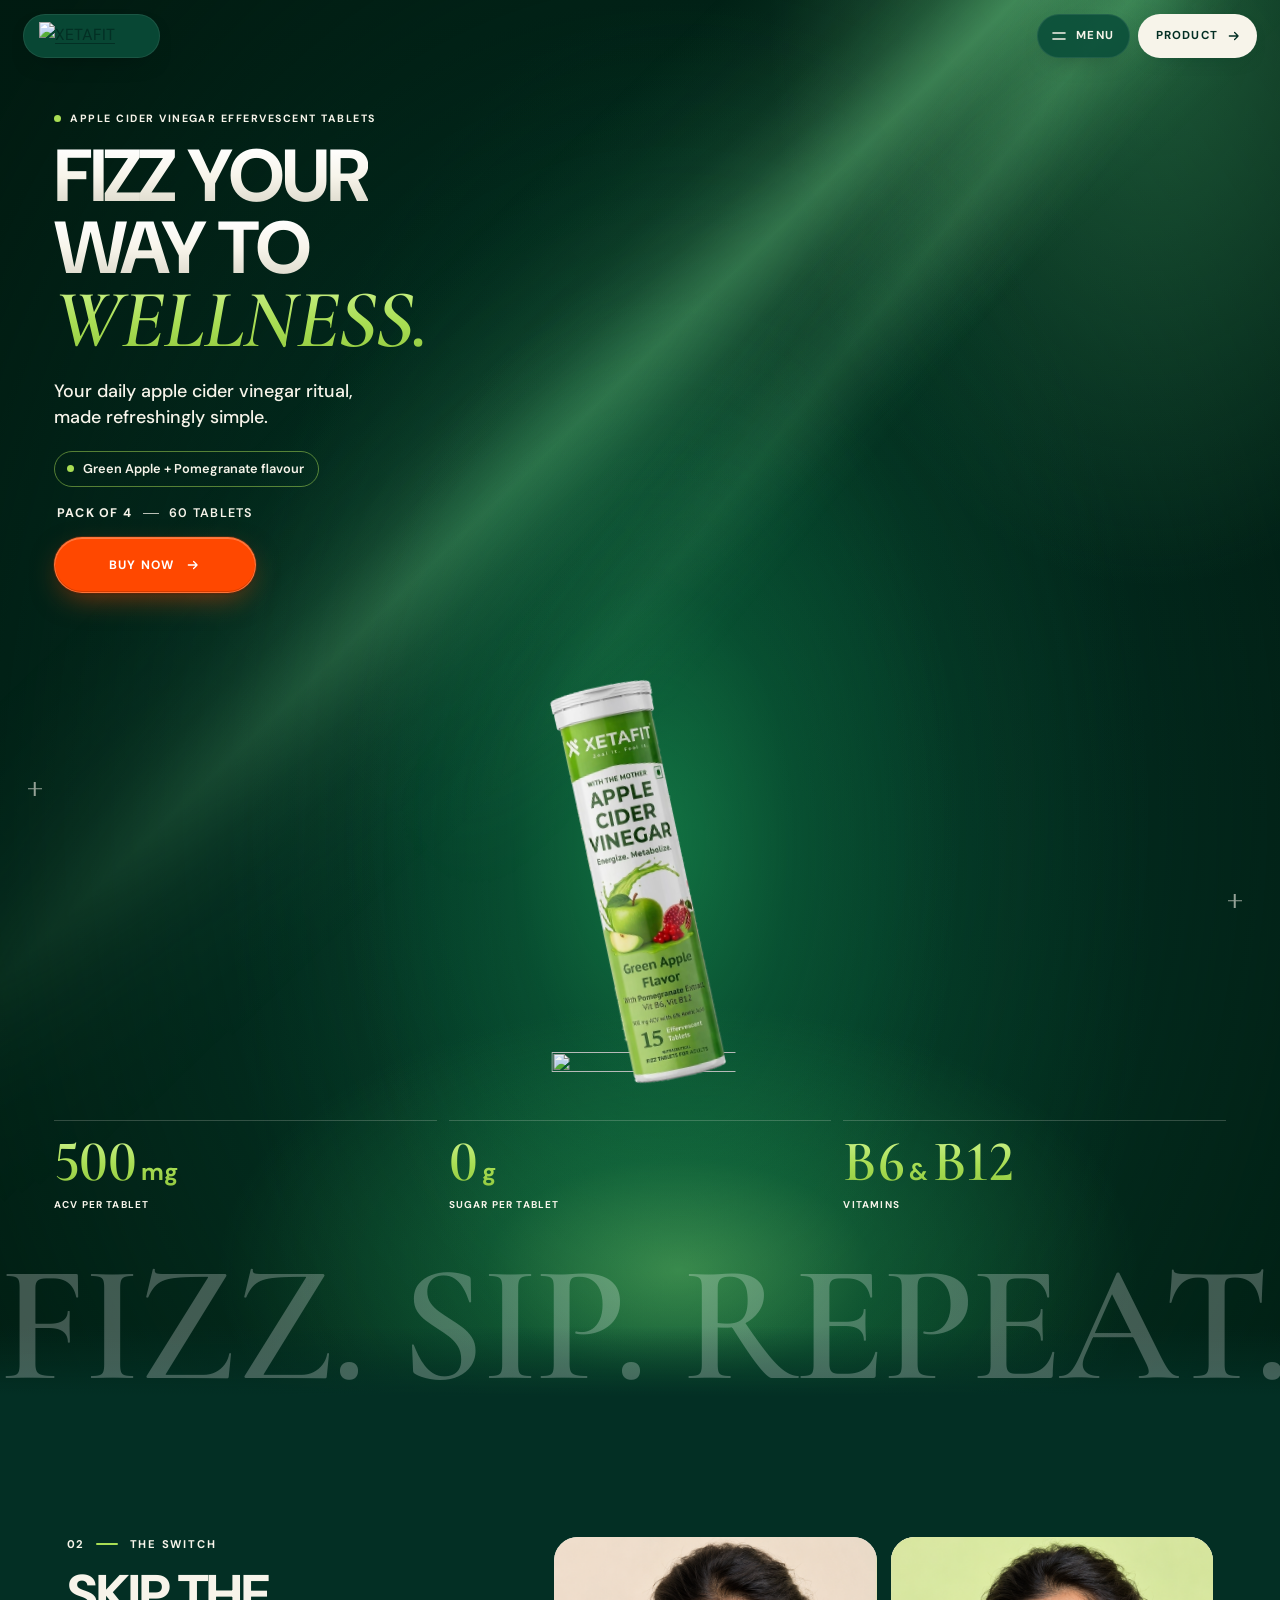
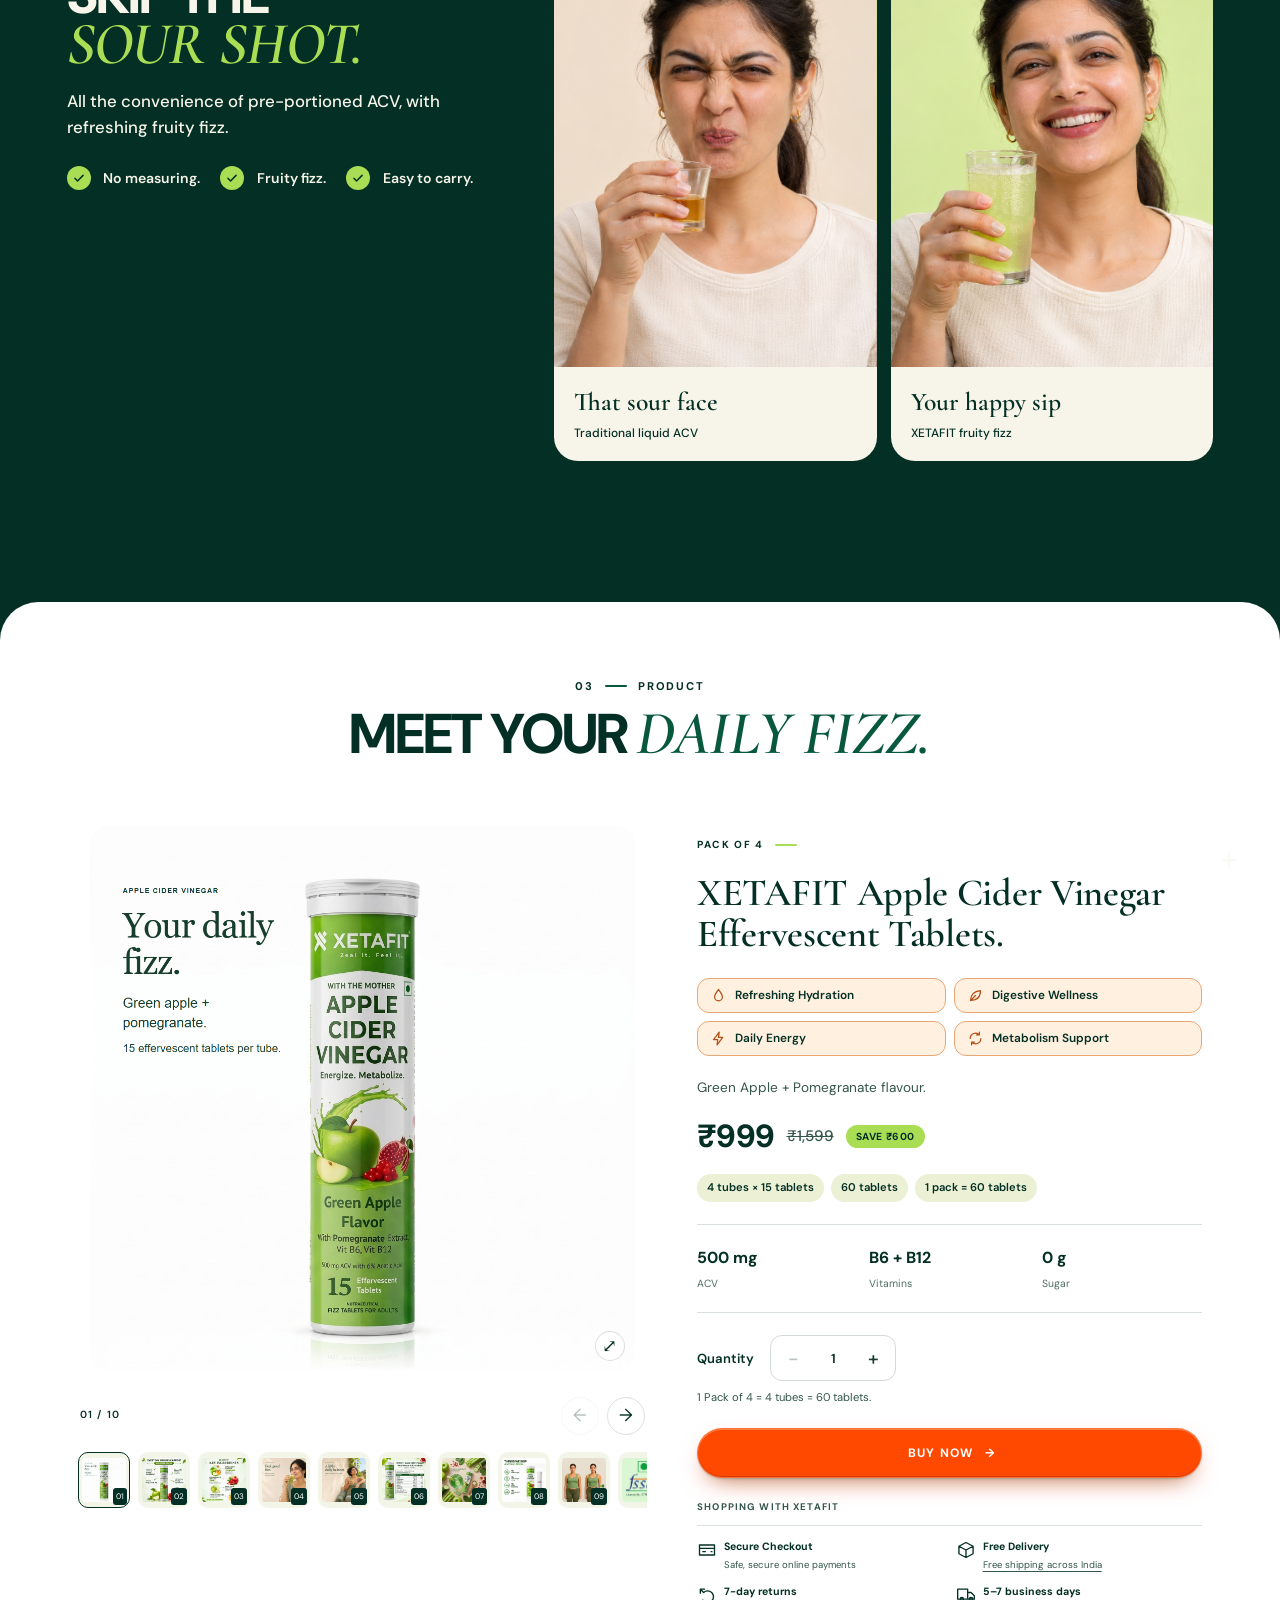
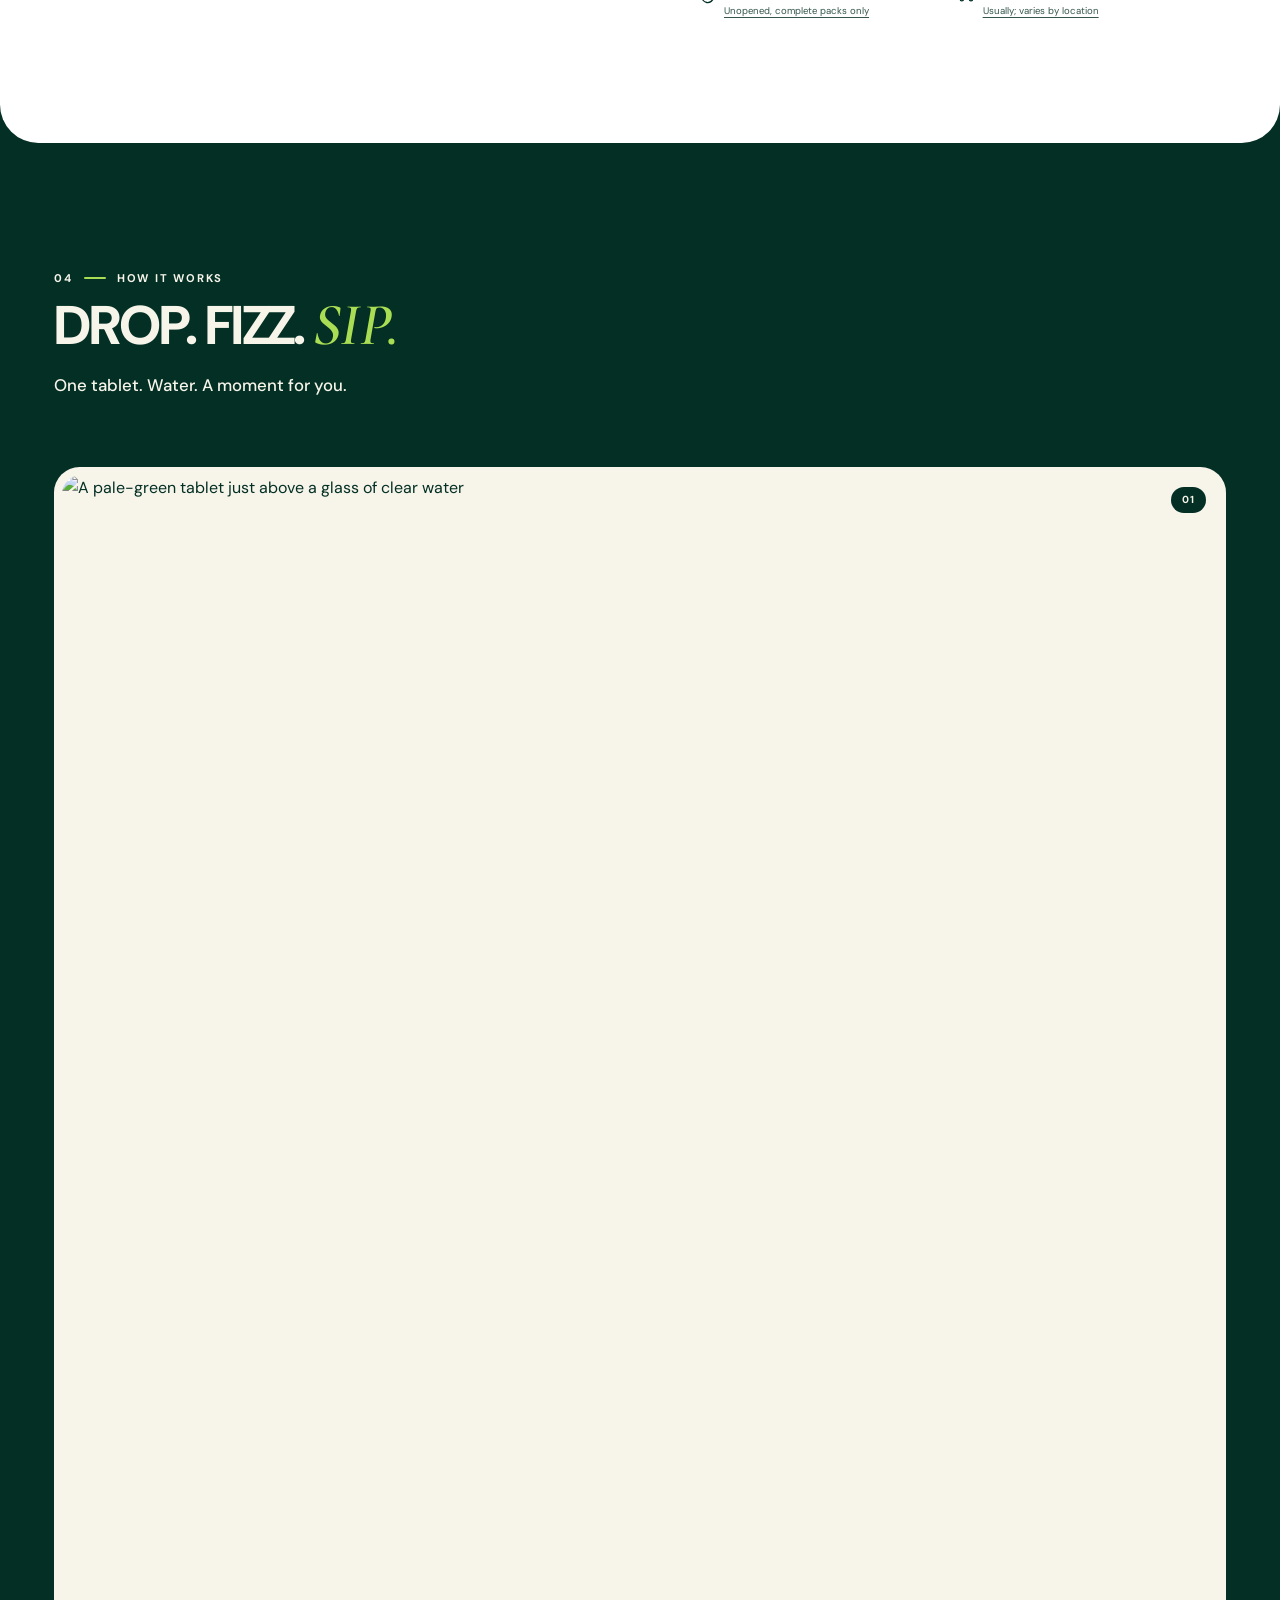
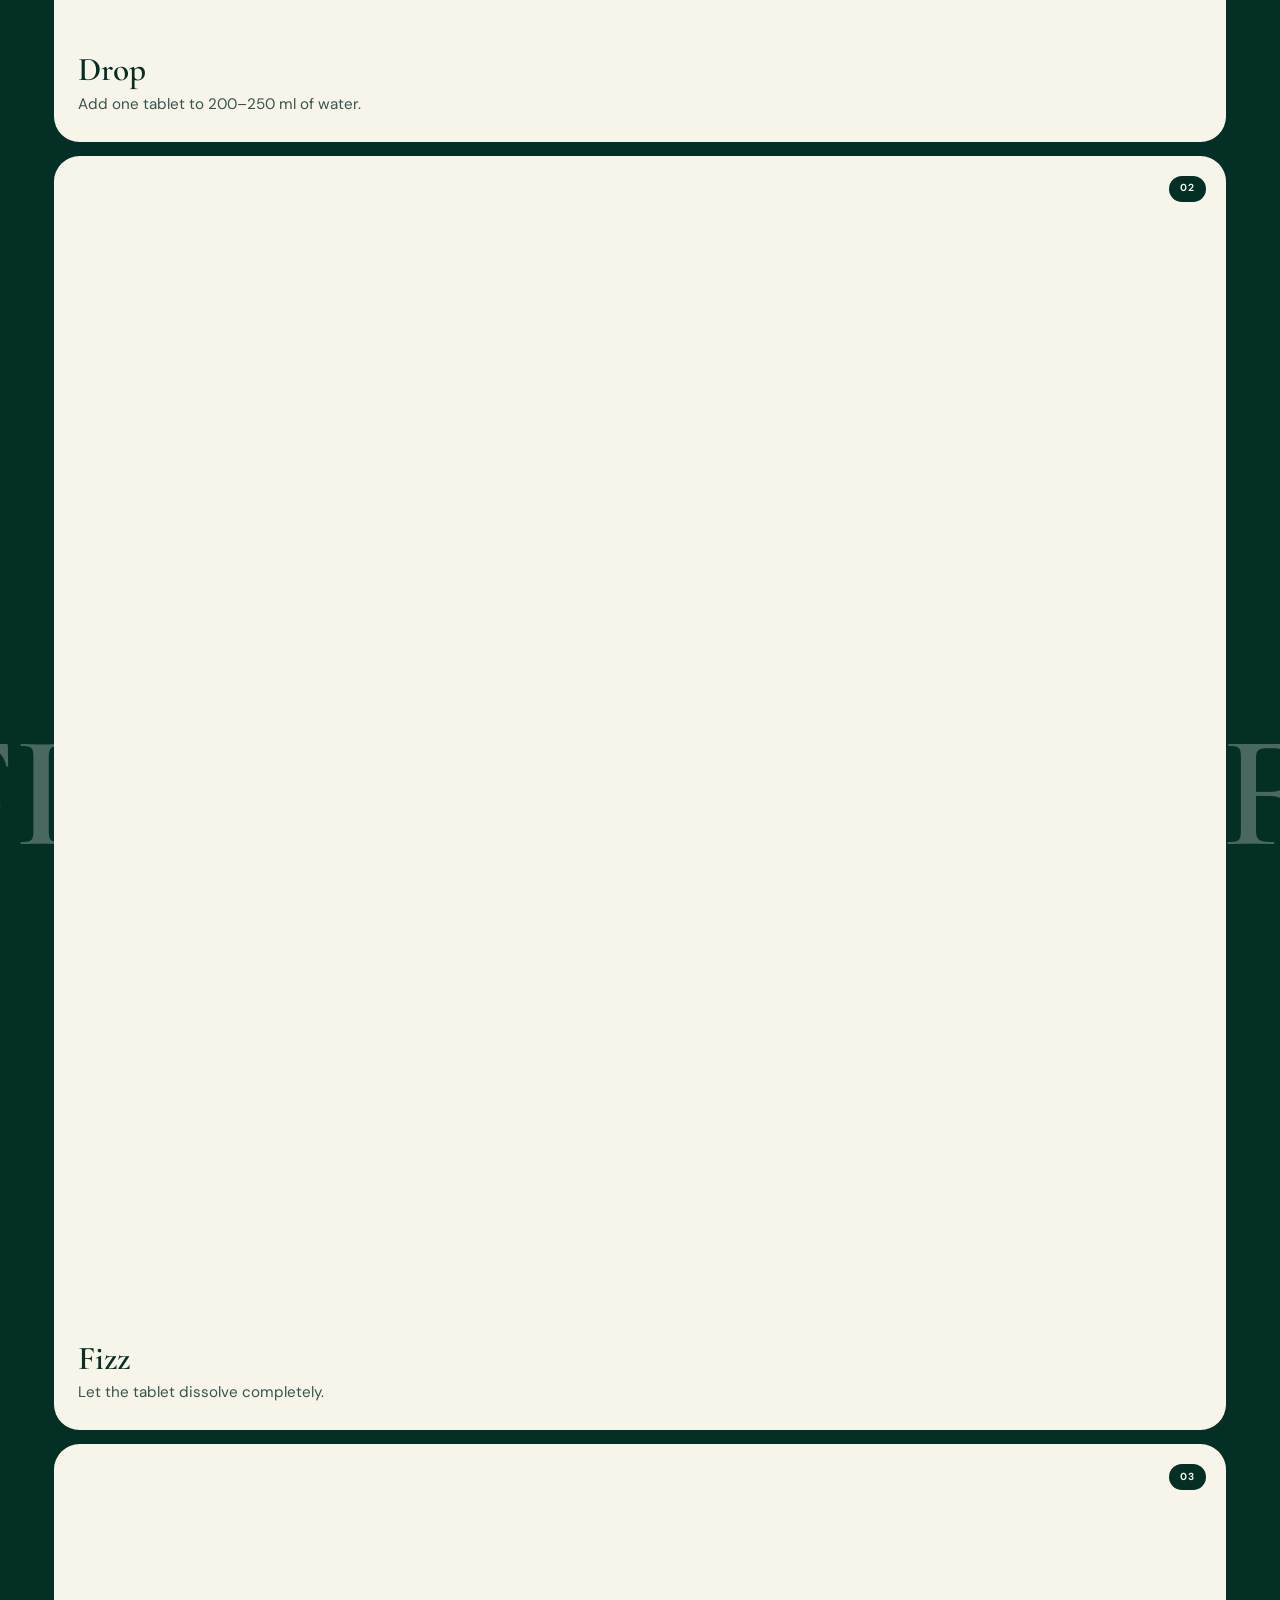
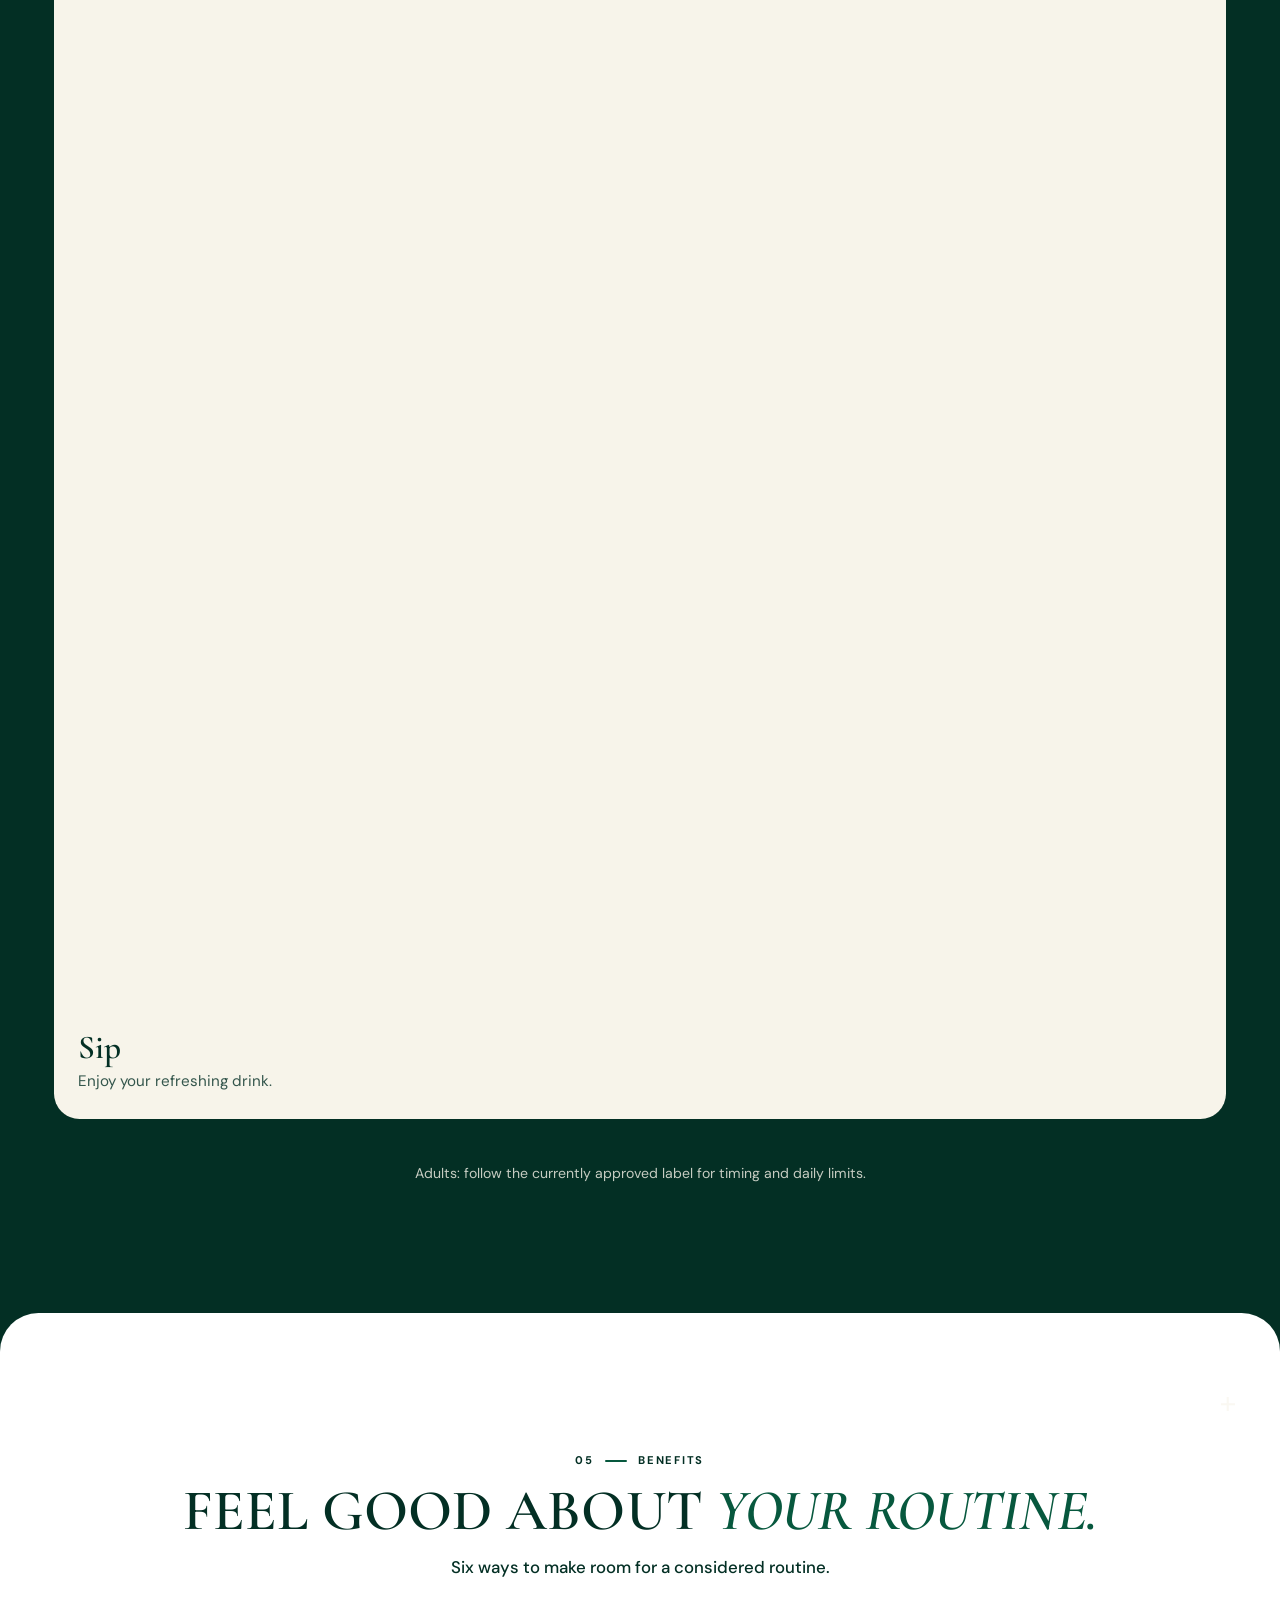
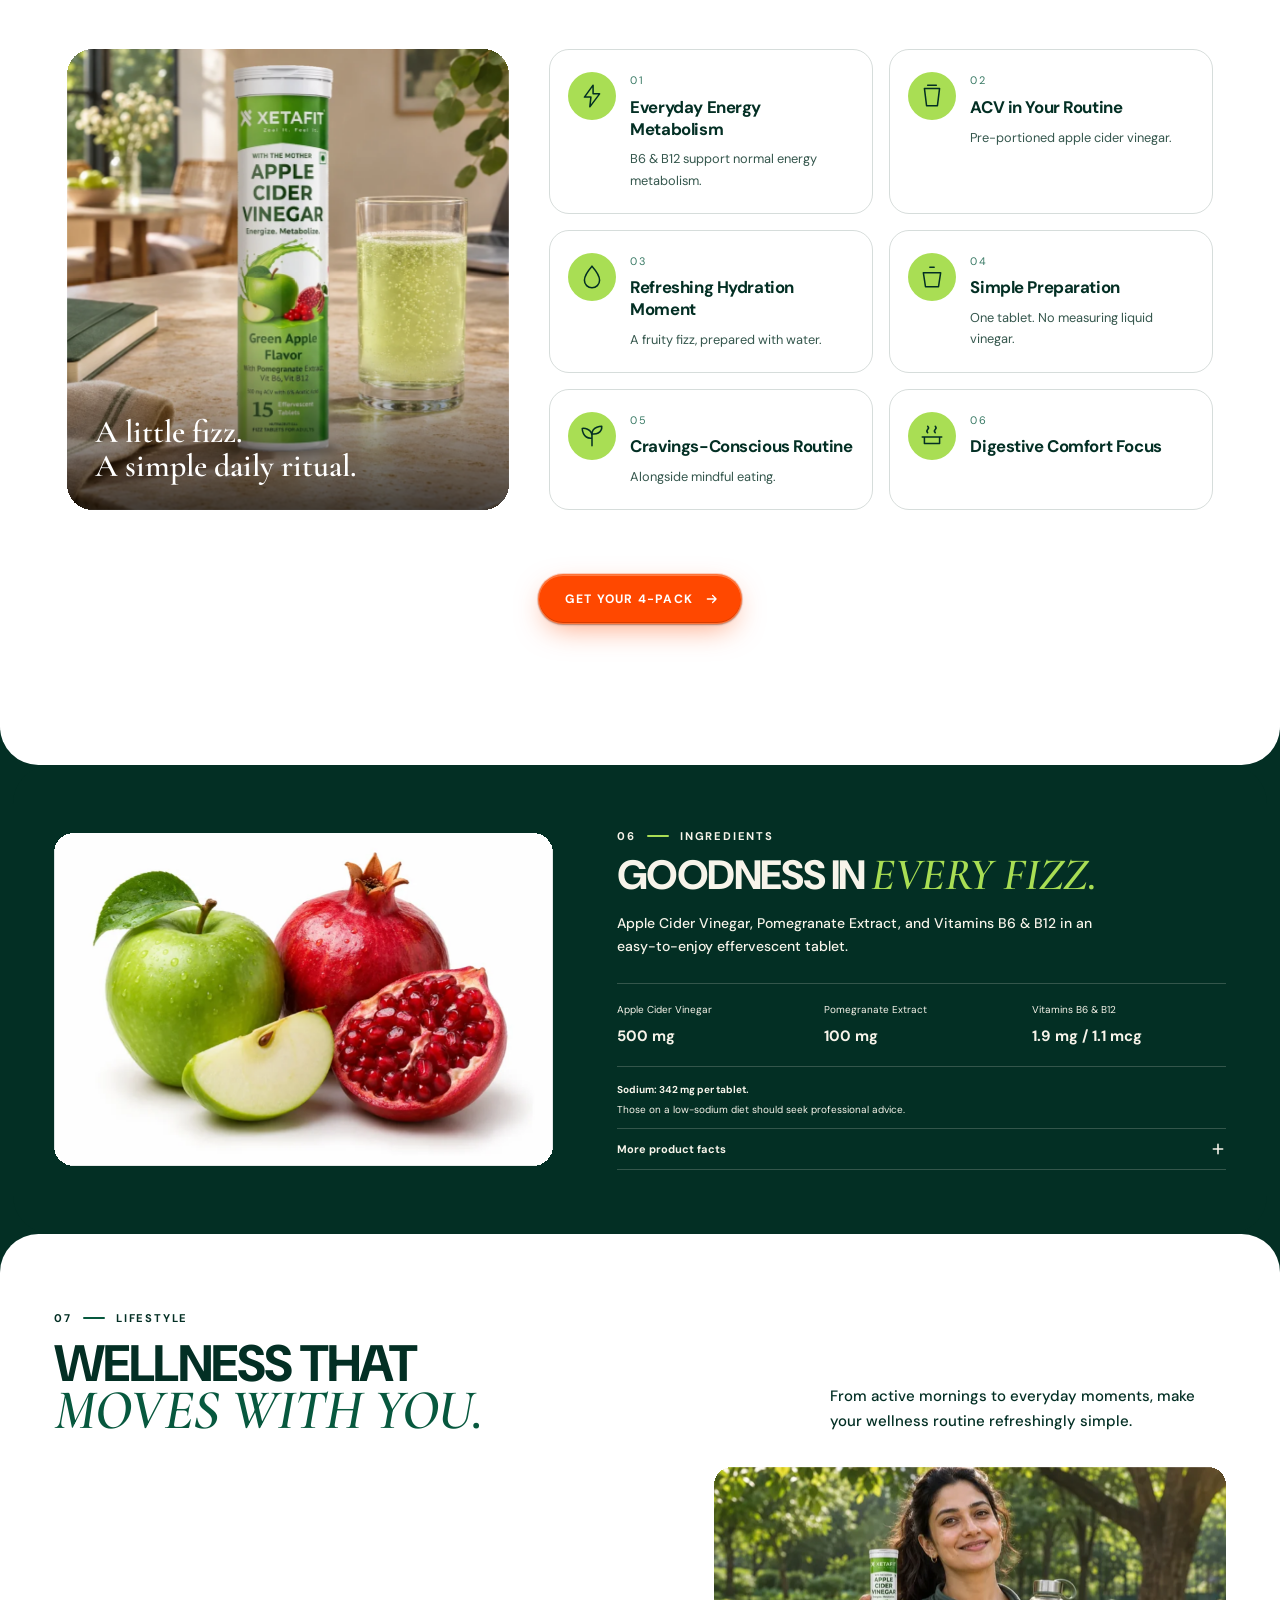
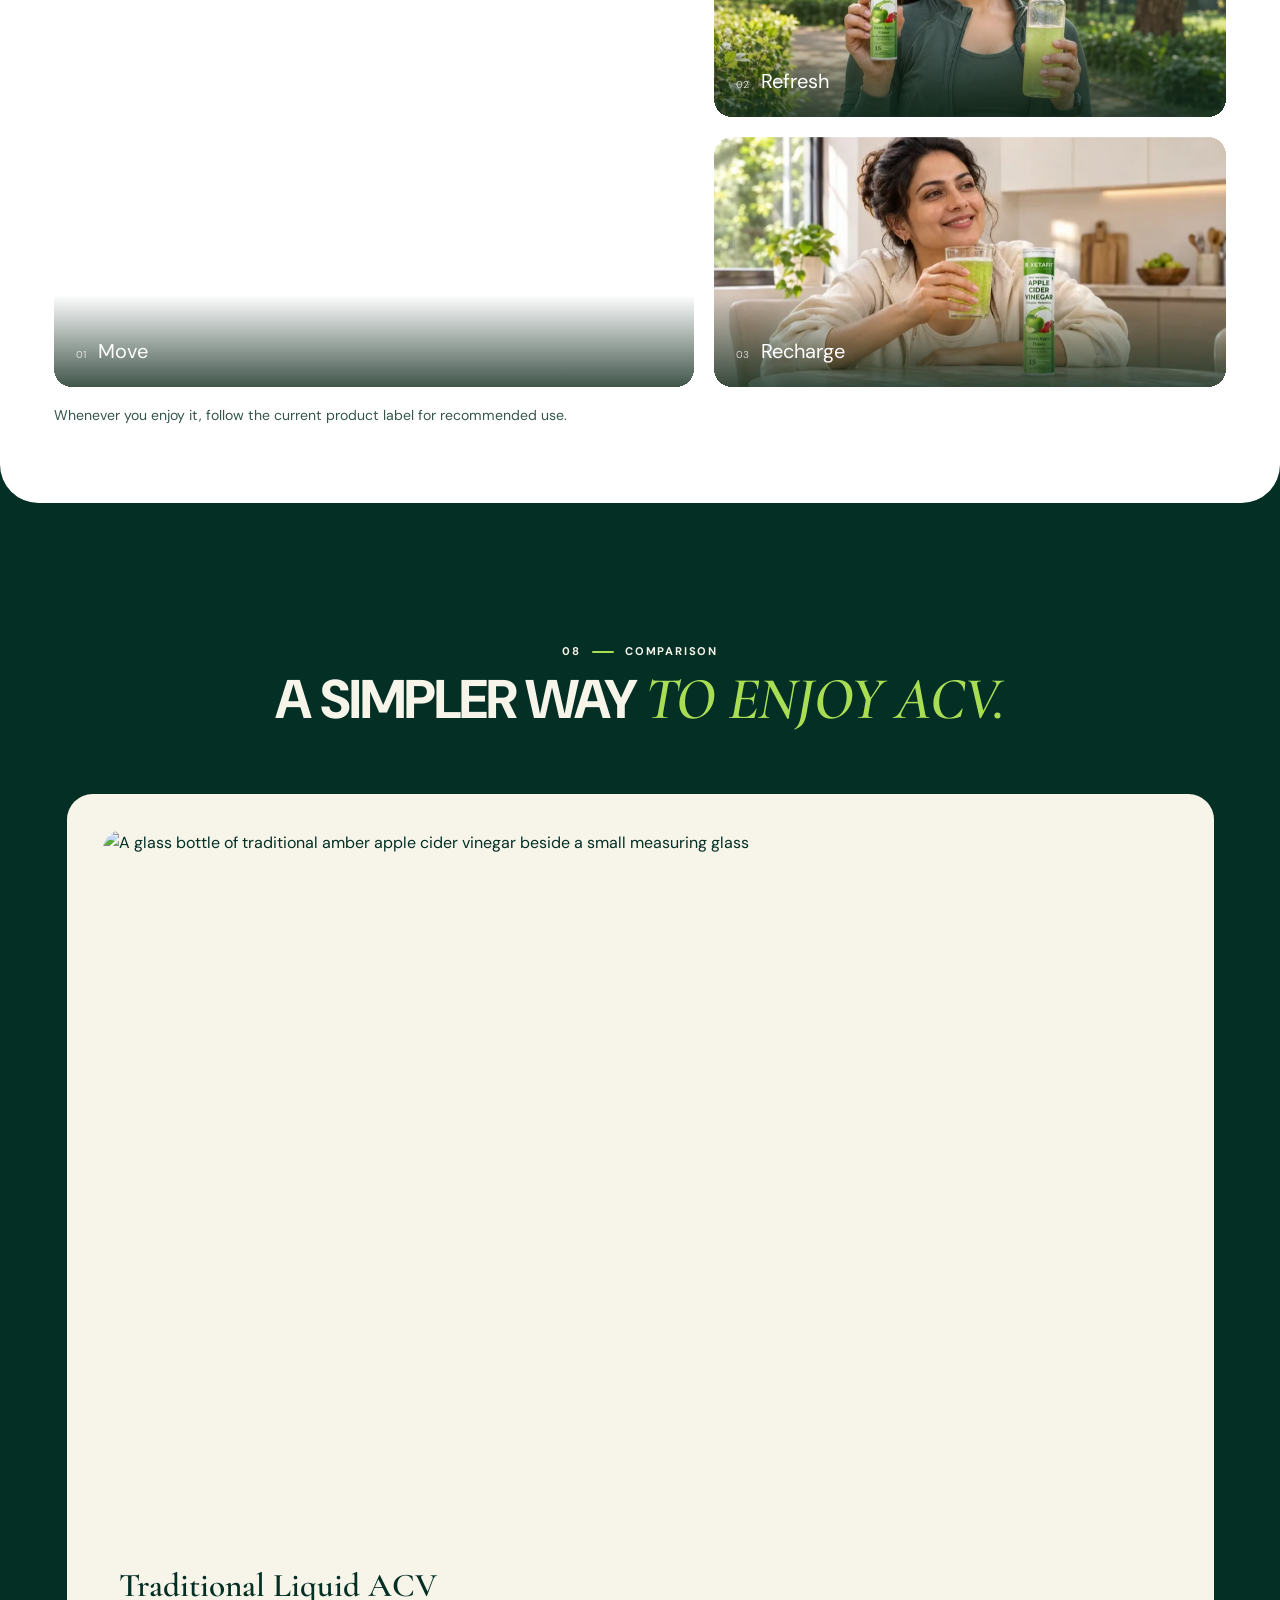
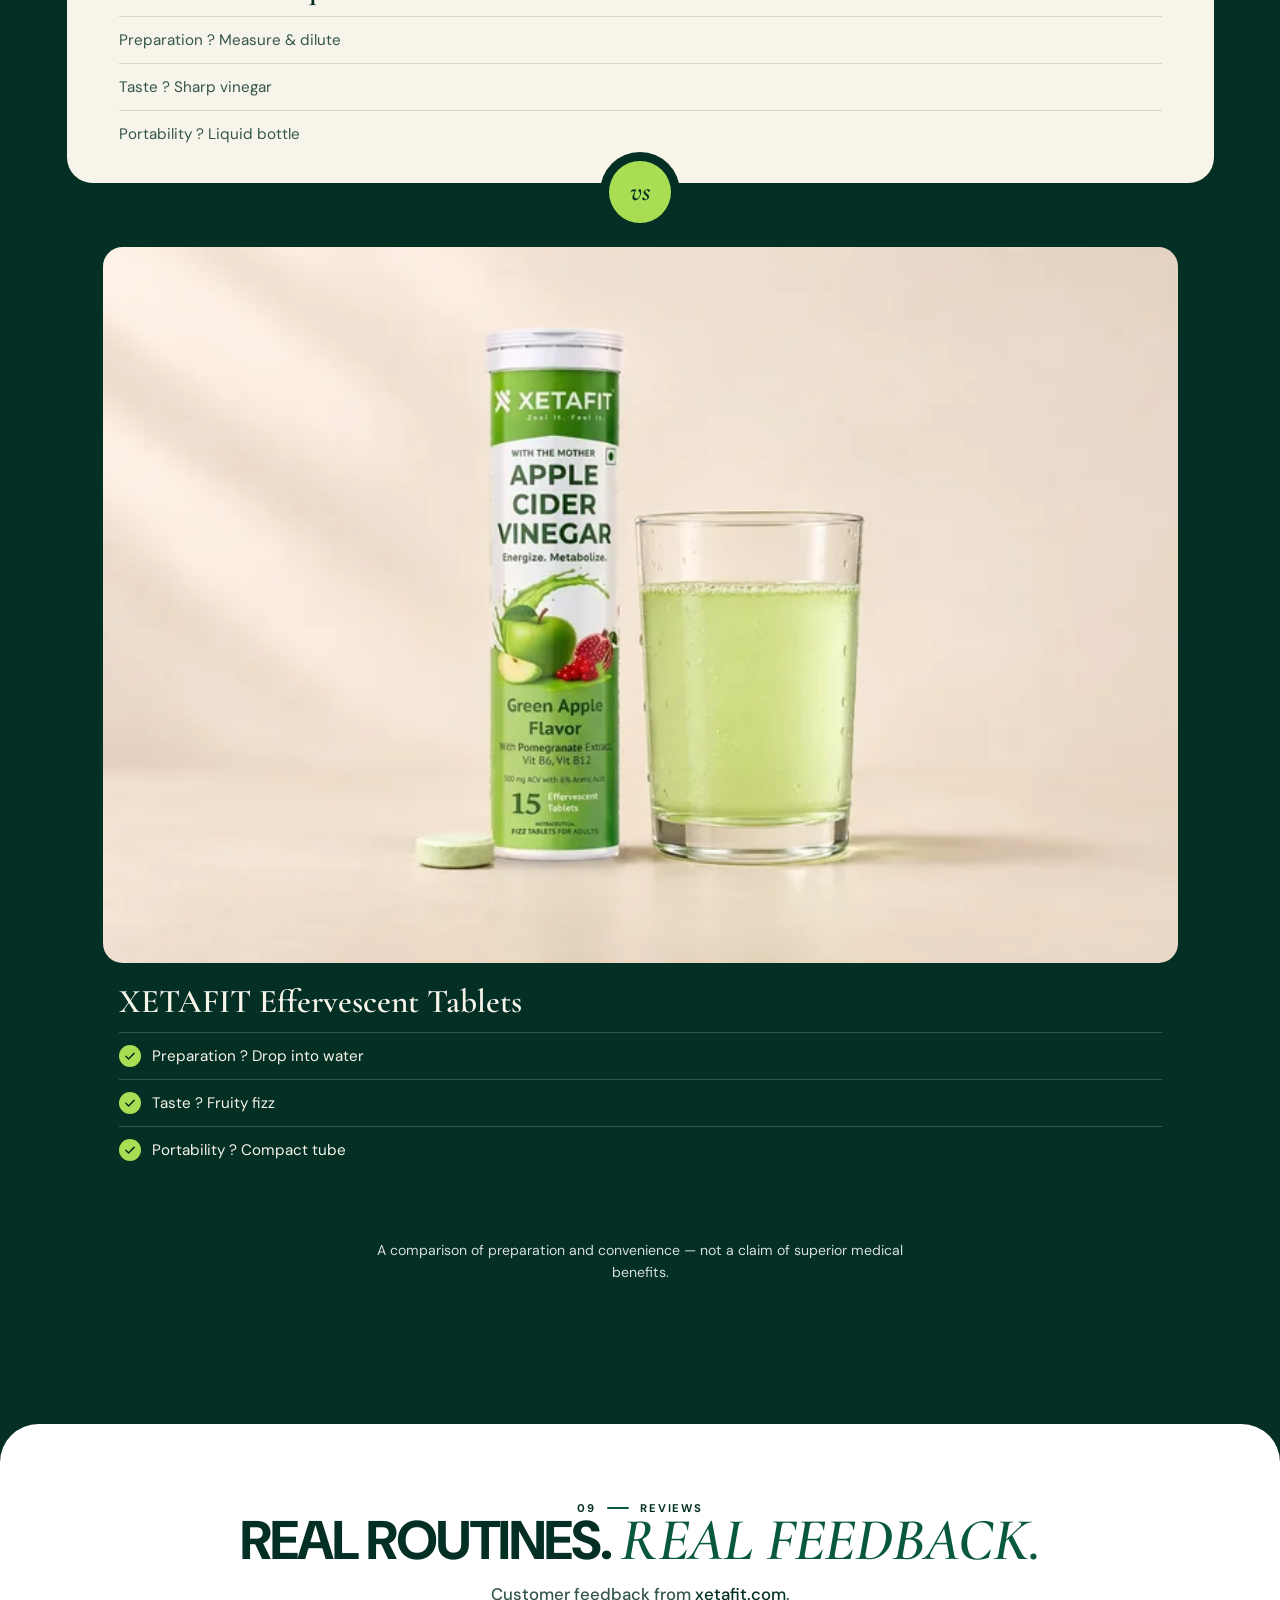
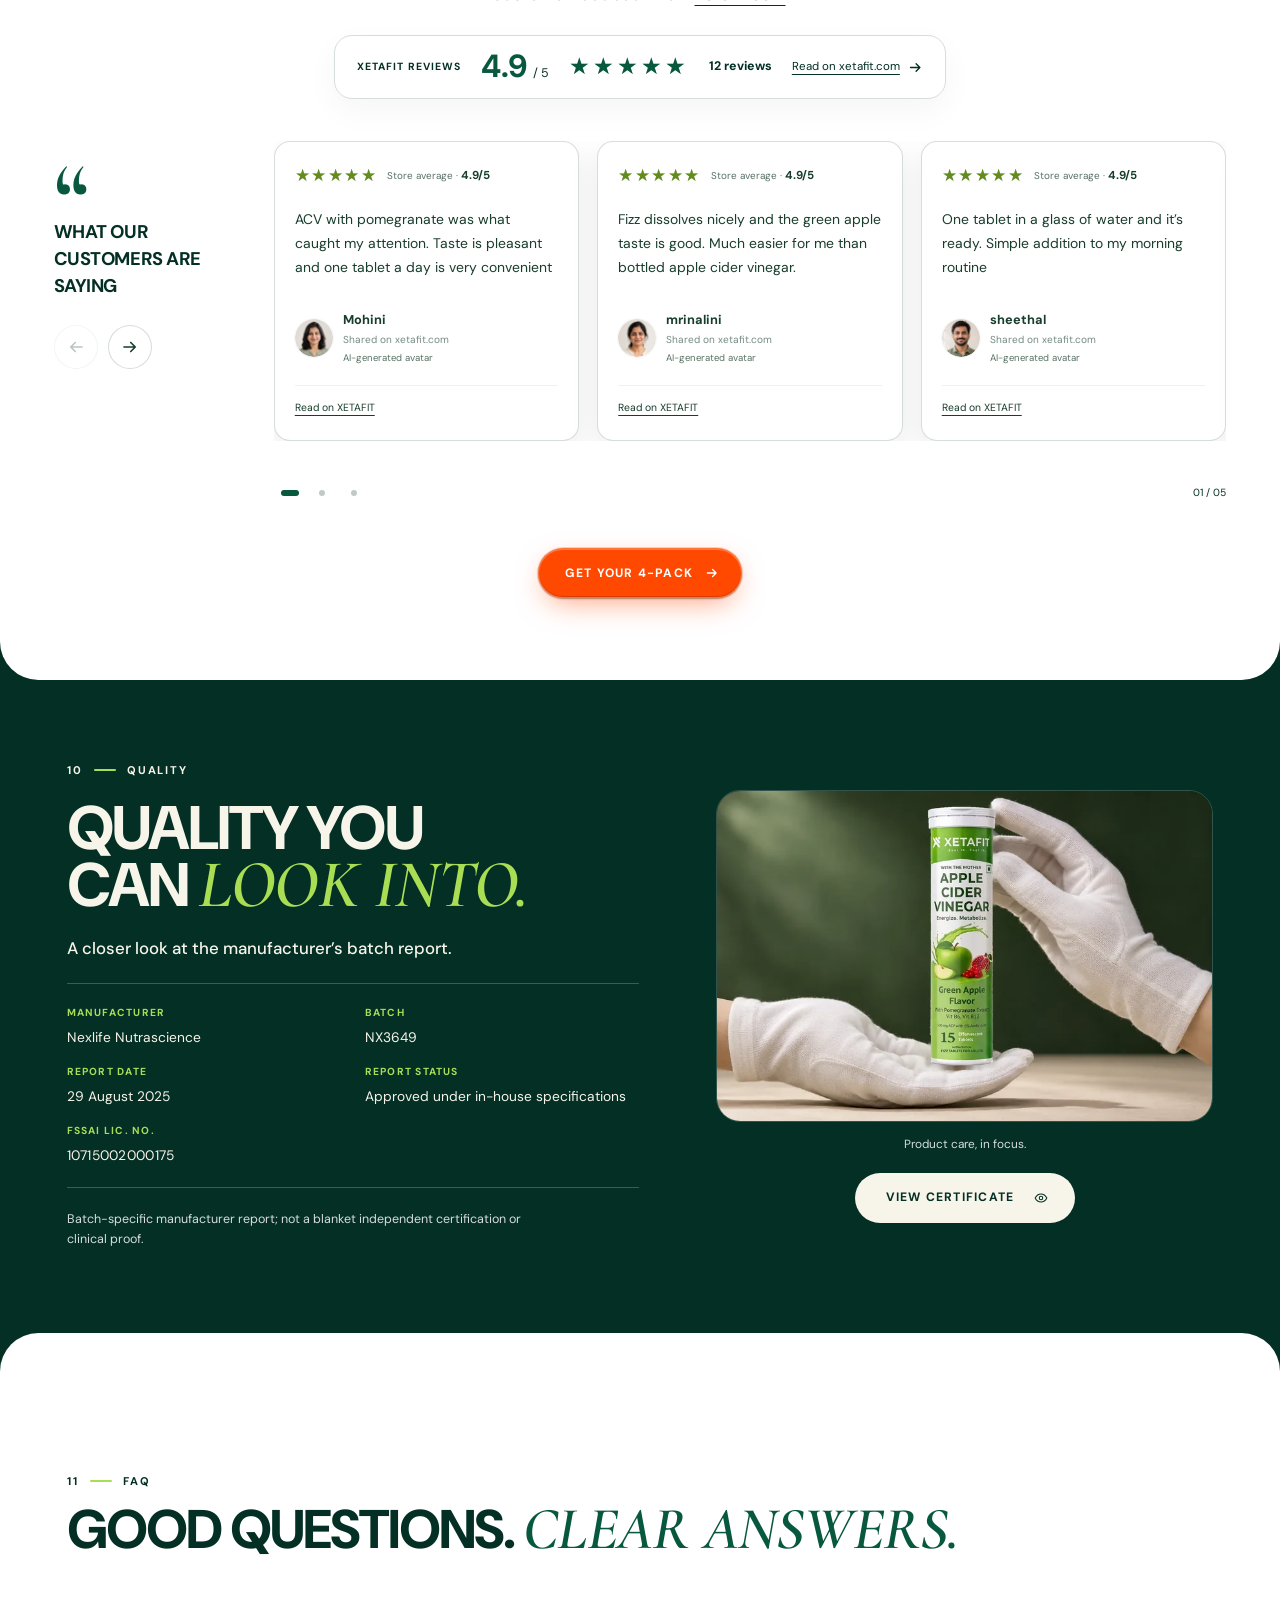
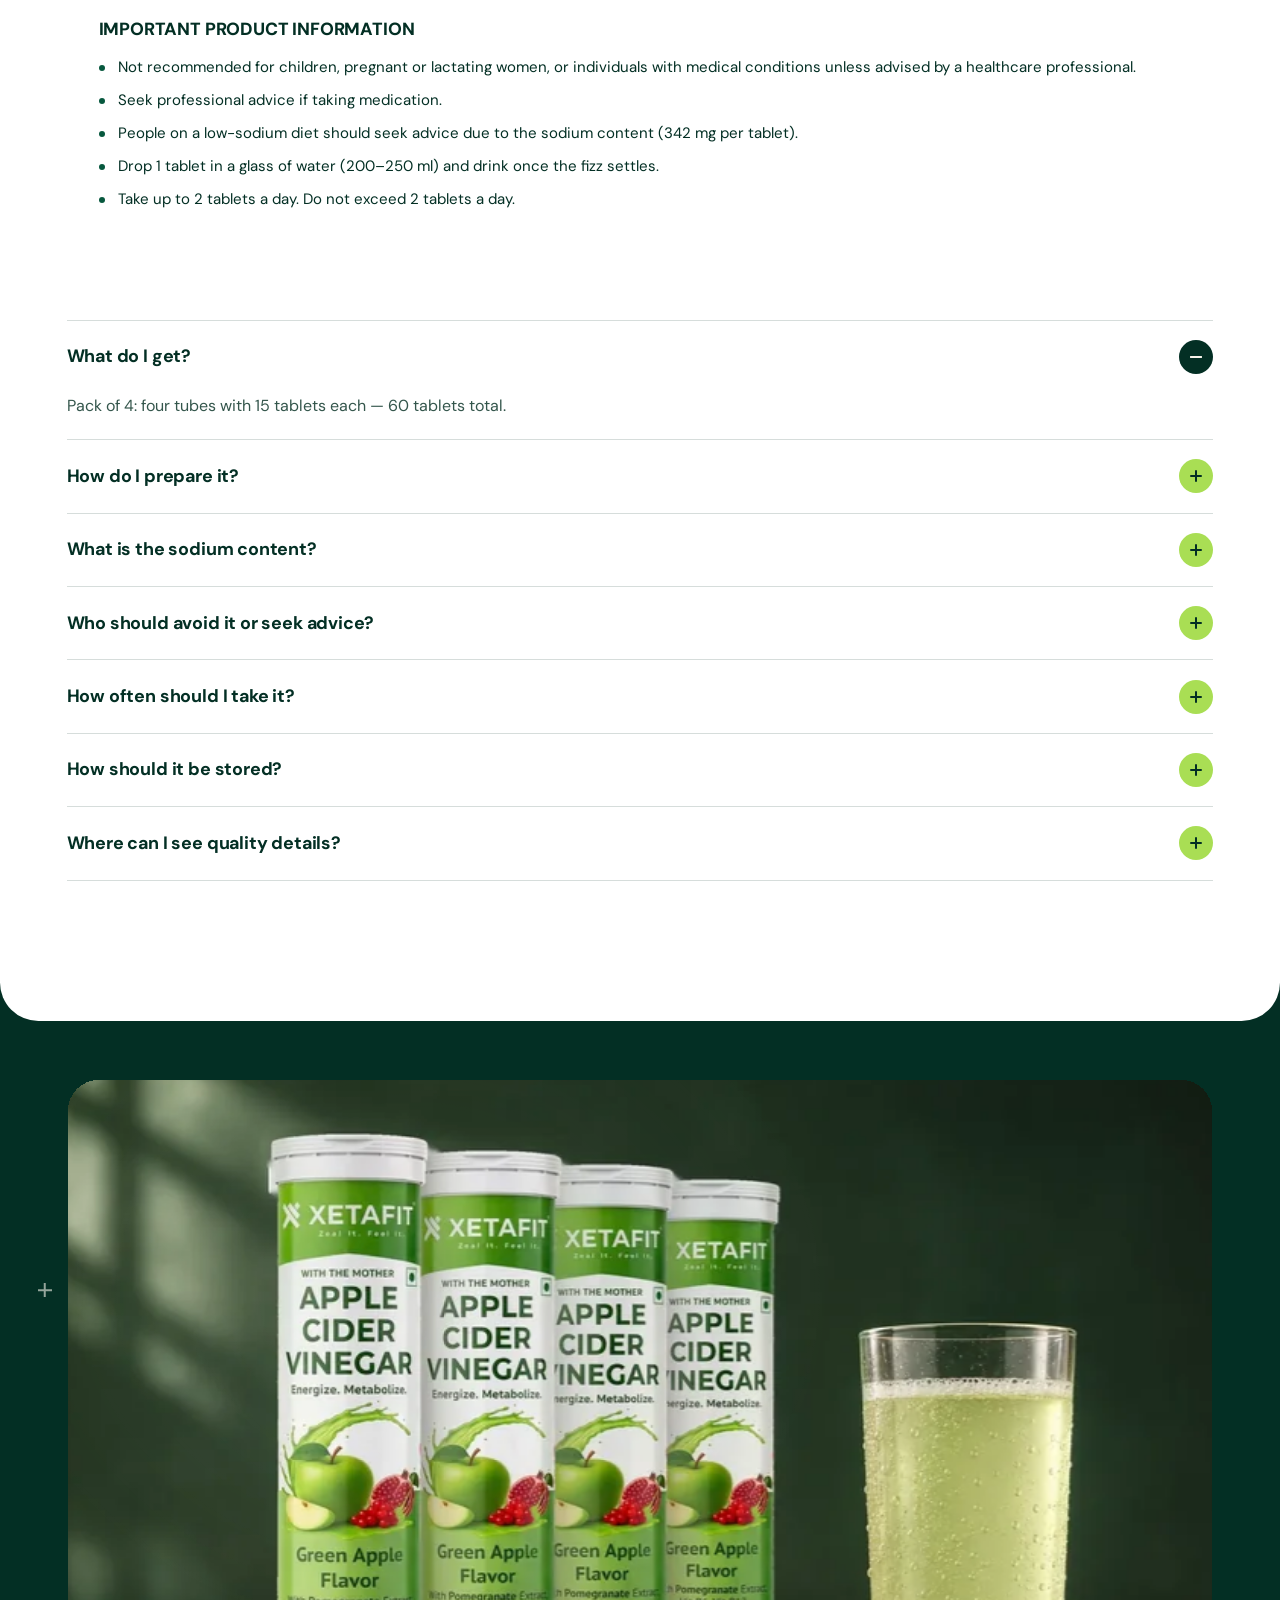
==== commit 51d3261c: "Refine XETAFIT landing page theme and motion" ====
--- a/index.html
+++ b/index.html
@@ -7,7 +7,7 @@
   <title>XETAFIT Apple Cider Vinegar Effervescent Tablets — Fizz Your Way to Wellness</title>
   <meta name="description"
     content="XETAFIT Apple Cider Vinegar Effervescent Tablets in Green Apple &amp; Pomegranate flavour. 500 mg ACV with Vitamins B6 &amp; B12 per tablet. Pack of 4 — 4 tubes, 60 tablets.">
-  <meta name="theme-color" content="#8FC52E">
+  <meta name="theme-color" content="#032F24">
   <link rel="icon"
     href="data:image/svg+xml,%3Csvg xmlns='http://www.w3.org/2000/svg' viewBox='0 0 32 32'%3E%3Crect width='32' height='32' rx='9' fill='%238FC52E'/%3E%3Ccircle cx='16' cy='16' r='7' fill='%23FFFFFF'/%3E%3C/svg%3E">
 
@@ -35,6 +35,7 @@
   <link rel="stylesheet" href="css/nav-liquid.css">
   <link rel="stylesheet" href="css/cta.css">
   <link rel="stylesheet" href="css/how-marquee.css">
+  <link rel="stylesheet" href="css/theme.css">
   <script src="nav-liquid.js" defer></script>
 </head>
 
@@ -678,11 +679,6 @@
      04 / HOW IT WORKS
      ============================================================ -->
     <section class="sec how" id="how" aria-labelledby="how-title">
-      <div class="how-marquee" aria-hidden="true">
-        <div class="how-marquee__track">
-          <span>Fizz. Sip. Repeat.</span><span>Fizz. Sip. Repeat.</span><span>Fizz. Sip. Repeat.</span>
-        </div>
-      </div>
       <div class="wrap">
         <header class="sec-head sec-head--split rv">
           <div>
@@ -694,32 +690,39 @@
           <p class="lead">One tablet. Water. A moment for you.</p>
         </header>
 
-        <ol class="steps rv">
-          <li class="step">
-            <figure class="step__photo step__photo--1"><img src="assets/images/preparation-sequence.webp"
-                alt="A pale-green tablet just above a glass of clear water" width="2172" height="724" loading="lazy"
-                decoding="async"></figure>
-            <span class="badge step__badge" aria-hidden="true">01</span>
-            <h3 class="step__title">Drop</h3>
-            <p>Add one tablet to 200&ndash;250 ml of water.</p>
-          </li>
-          <li class="step">
-            <figure class="step__photo step__photo--2"><img src="assets/images/preparation-sequence.webp"
-                alt="A tablet dissolving in water with fine carbonation around it" width="2172" height="724"
-                loading="lazy" decoding="async"></figure>
-            <span class="badge step__badge" aria-hidden="true">02</span>
-            <h3 class="step__title">Fizz</h3>
-            <p>Let the tablet dissolve completely.</p>
-          </li>
-          <li class="step">
-            <figure class="step__photo step__photo--3"><img src="assets/images/preparation-sequence.webp"
-                alt="The completed pale-green drink in a clear glass" width="2172" height="724" loading="lazy"
-                decoding="async"></figure>
-            <span class="badge step__badge" aria-hidden="true">03</span>
-            <h3 class="step__title">Sip</h3>
-            <p>Enjoy your refreshing drink.</p>
-          </li>
-        </ol>
+        <div class="how-steps">
+          <div class="how-marquee" aria-hidden="true">
+            <div class="how-marquee__track">
+              <span>Fizz. Sip. Repeat.</span><span>Fizz. Sip. Repeat.</span><span>Fizz. Sip. Repeat.</span>
+            </div>
+          </div>
+          <ol class="steps rv">
+            <li class="step">
+              <figure class="step__photo step__photo--1"><img src="assets/images/preparation-sequence.webp"
+                  alt="A pale-green tablet just above a glass of clear water" width="2172" height="724" loading="lazy"
+                  decoding="async"></figure>
+              <span class="badge step__badge" aria-hidden="true">01</span>
+              <h3 class="step__title">Drop</h3>
+              <p>Add one tablet to 200&ndash;250 ml of water.</p>
+            </li>
+            <li class="step">
+              <figure class="step__photo step__photo--2"><img src="assets/images/preparation-sequence.webp"
+                  alt="A tablet dissolving in water with fine carbonation around it" width="2172" height="724"
+                  loading="lazy" decoding="async"></figure>
+              <span class="badge step__badge" aria-hidden="true">02</span>
+              <h3 class="step__title">Fizz</h3>
+              <p>Let the tablet dissolve completely.</p>
+            </li>
+            <li class="step">
+              <figure class="step__photo step__photo--3"><img src="assets/images/preparation-sequence.webp"
+                  alt="The completed pale-green drink in a clear glass" width="2172" height="724" loading="lazy"
+                  decoding="async"></figure>
+              <span class="badge step__badge" aria-hidden="true">03</span>
+              <h3 class="step__title">Sip</h3>
+              <p>Enjoy your refreshing drink.</p>
+            </li>
+          </ol>
+        </div>
         <p class="note note--center">Adults: follow the currently approved label for timing and daily limits.</p>
       </div>
       <script src="how-marquee.js" defer></script>
@@ -1256,7 +1259,6 @@
      12 / FINAL PRODUCT PHOTOGRAPH + CTA
      ============================================================ -->
     <section class="sec final" id="final" aria-labelledby="final-title">
-      <p class="bigtype bigtype--final" aria-hidden="true"><span>Fizz. Sip. Repeat.</span></p>
       <span class="cross cross--e" aria-hidden="true"></span>
 
       <div class="wrap">
@@ -1288,6 +1290,7 @@
           </figure>
         </div>
       </div>
+      <p class="bigtype bigtype--final" aria-hidden="true"><span>Fizz. Sip. Repeat.</span></p>
     </section>
 
   </main>
--- a/css/style.css
+++ b/css/style.css
@@ -70,18 +70,20 @@
 /* 2. BASE ================================================================== */
 *, *::before, *::after { box-sizing: border-box; }
 
+html:has(body:not(.cert-page)) { --page-green: #A7D45B; }
+
 html {
   -webkit-text-size-adjust: 100%;
   text-size-adjust: 100%;
   scroll-padding-top: calc(var(--hdr-top) + var(--hdr-item) + 28px);
-  background: var(--color-primary);
+  background: var(--page-green, var(--color-primary));
 }
 
 body {
   margin: 0;
   font: 400 1rem/1.6 var(--f-sans);
   color: var(--color-contrast);
-  background: var(--color-primary);
+  background: var(--page-green, var(--color-primary));
   -webkit-font-smoothing: antialiased;
   -moz-osx-font-smoothing: grayscale;
   text-rendering: optimizeLegibility;
@@ -533,7 +535,7 @@
   color: var(--color-secondary);
 }
 .hdr__icon svg { width: 18px; height: 18px; }
-.hdr__icon:hover { background: var(--color-primary); color: var(--color-contrast); }
+.hdr__icon:hover { background: var(--color-secondary); color: var(--color-contrast); }
 .hdr__menu {
   gap: 8px;
   padding: 0 16px 0 13px;
@@ -556,6 +558,7 @@
 }
 .hdr__cta svg { width: 14px; height: 14px; transition: translate var(--dur-hover) var(--ease); }
 .hdr__cta:hover { background: var(--color-primary); translate: 0 -1px; }
+.hdr__cta[href="#buy"]:hover { background-color: var(--ember-2); color: var(--color-secondary); }
 .hdr__cta:hover svg { translate: 3px 0; }
 
 /* Phone / tablet menu: shown while #menu is the URL target */
@@ -630,7 +633,7 @@
   margin: -.08em -.14em -.1em;
 }
 .hero__title .intro-line { display: inline-block; }
-.hero__title em { font-size: 1.12em; padding-right: .04em; color: rgba(255, 255, 255, .85); }   /* softened white: alpha, not opacity, so the line-up entrance is untouched */
+.hero__title em { font-size: 1.12em; padding-right: .04em; color: var(--color-contrast-muted); }
 
 .hero__stage { flex: 1; display: grid; gap: 1.8rem; margin-top: 1.6rem; }
 .hero__copy { display: grid; gap: 1.2rem; justify-items: start; align-content: center; }
@@ -1027,7 +1030,7 @@
   --line: rgba(var(--color-contrast-rgb), .28);
   --accent: var(--color-contrast);
   --on-accent: var(--color-secondary);
-  background: var(--color-primary);
+  background: var(--page-green, var(--color-primary));
   color: var(--color-contrast);
 }
 .versus__photo { position: relative; aspect-ratio: 5 / 4; border-radius: calc(var(--r-card) - 6px); overflow: clip; }
--- a/css/editorial.css
+++ b/css/editorial.css
@@ -417,8 +417,8 @@
 #reviews .feedback-card__rating-label strong { color:#173d2b; font-size:.72rem; font-weight:700; font-variant-numeric:tabular-nums; }
 /* Product corrections: benefit highlights, verified price, four shopping assurances, FSSAI fact. */
 #buy .buy-highlights { list-style:none; display:grid; grid-template-columns:repeat(2,minmax(0,1fr)); gap:8px; margin:0; padding:0; }
-#buy .buy-highlights li { display:flex; align-items:center; gap:8px; min-width:0; padding:8px 12px; border:1px solid var(--color-contrast-line); border-radius:12px; color:var(--color-contrast); font:600 .74rem/1.35 var(--f-sans); }
-#buy .buy-highlights svg { flex:none; width:17px; height:17px; color:#628c1e; }
+#buy .buy-highlights li { display:flex; align-items:center; gap:8px; min-width:0; padding:8px 12px; border:1px solid #e9a675; border-radius:12px; background:#fff0df; color:var(--color-contrast); font:600 .74rem/1.35 var(--f-sans); }
+#buy .buy-highlights svg { flex:none; width:17px; height:17px; color:#b54c12; }
 #buy .buy-price { display:flex; flex-wrap:wrap; align-items:center; gap:6px 12px; }
 #buy .buy-price p { margin:0; }
 #buy .buy-price__now { color:var(--color-contrast); font:800 clamp(1.7rem,2.6vw,2rem)/1 var(--f-sans); letter-spacing:-.02em; font-variant-numeric:tabular-nums; }
--- a/css/cta.css
+++ b/css/cta.css
@@ -4,22 +4,17 @@
    (01 Hero "Buy now", 03 Product "Buy now", 05 Benefits "Get your 4-pack",
    09 Reviews "Get your 4-pack", 12 Final "Buy now").
 
-   Ember is the one warm hue on the page, taken from the orange of the logo mark
-   (#F45A1E) and reserved for purchase, so the eye lands there first on the
-   apple-green, white and deep-green surfaces alike. The fill is deepened until
-   white text clears WCAG AA at every gradient stop; the brighter logo orange is
-   used only for the glow outside the label.
+   Purchase buttons share a solid orange fill with the header Product hover.
 
    Size, padding, type, copy and links are untouched (they come from .btn and
    .btn--lg). The header and menu "Product" links are navigation, not purchase
-   CTAs, and keep their styles. Loaded last.
+   CTAs. The header Product hover shares the solid orange fill.
    ========================================================================== */
 
+:root { --ember-2: #FF4800; }
+
 main .btn--gold {
-  --ember-1: #CC4510;                 /* lightest stop   white text 4.7:1 */
-  --ember-2: #BD3C0B;                 /* body            white text 5.4:1 */
-  --ember-3: #A3320A;                 /* deep edge       white text 6.9:1 */
-  --ember-glow: 244, 90, 30;          /* logo orange, outside the label only */
+  --ember-glow: 255, 72, 0;
   --cta-ring: var(--color-contrast);  /* focus ring, set per surface below */
   --cta-ground: 0 1px 2px rgba(var(--color-contrast-rgb), .28),
                 0 12px 24px -14px rgba(var(--color-contrast-rgb), .6);
@@ -38,25 +33,19 @@
   isolation: isolate;                 /* ... and behind the label (z-index -1) */
   overflow: hidden;
   background-color: var(--ember-2);
-  background-image:
-    radial-gradient(120% 100% at 50% -12%, rgba(255, 168, 112, .26), transparent 60%),
-    linear-gradient(110deg, var(--ember-1) 0%, var(--ember-2) 48%, var(--ember-3) 100%);
-  background-size: 100% 100%, 180% 100%;
-  background-position: 0 0, 0% 50%;
   box-shadow:
     inset 0 1px 0 rgba(255, 222, 196, .34),
     inset 0 -1px 0 rgba(84, 22, 0, .24),
     var(--cta-ground),
     var(--cta-glow);
-  transition: background-position .6s var(--ease), box-shadow .35s var(--ease),
+  transition: box-shadow .35s var(--ease),
               border-color var(--dur-hover) var(--ease), color var(--dur-hover) var(--ease);
 }
 
-/* Hover and keyboard focus: the fill slides to its richer end and the glow blooms.
+/* Hover and keyboard focus: the glow blooms.
    The pill itself stays put (nav-liquid.css keeps CTAs stationary). */
 main .btn--gold:is(:hover, :focus-visible) {
   --b-line: rgba(255, 208, 180, .62);
-  background-position: 0 0, 100% 50%;
   box-shadow:
     inset 0 1px 0 rgba(255, 222, 196, .42),
     inset 0 -1px 0 rgba(84, 22, 0, .24),
@@ -66,7 +55,6 @@
 
 /* Press: settles into the surface. */
 main .btn--gold:active {
-  background-position: 0 0, 100% 50%;
   box-shadow:
     inset 0 2px 7px rgba(70, 18, 0, .42),
     0 4px 12px -8px rgba(var(--ember-glow), .7);
@@ -108,8 +96,9 @@
 }
 
 /* Surfaces ---------------------------------------------------------------
-   Apple green (01 Hero): the default above. A deep-green ground shadow lifts the
-   pill off the green; the ring is deep green (5.9:1 on apple green). */
+   Apple green: the default above. A deep-green ground shadow lifts the pill off
+   the green; the ring is deep green (5.9:1 on apple green). On the landing page
+   the hero is deep forest (css/theme.css), so it takes the deep-green treatment. */
 
 /* White (03 Product card): a warm glow is enough; a lighter ground shadow and an
    ember hover halo (white would not show). */
@@ -119,9 +108,9 @@
   --cta-glow-hover: 0 14px 34px -10px rgba(var(--ember-glow), .82), 0 0 0 4px rgba(var(--ember-glow), .16);
 }
 
-/* Deep green (05 Benefits, 09 Reviews, 12 Final): the green ground shadow would
-   vanish here, so the glow carries the separation; white ring (12:1). */
-main :is(.panel--burgundy, #reviews, .final-card) .btn--gold {
+/* Deep green (01 Hero, 05 Benefits, 09 Reviews, 12 Final): the green ground shadow
+   would vanish here, so the glow carries the separation; white ring (12:1). */
+main :is(.hero, .panel--burgundy, #reviews, .final-card) .btn--gold {
   --cta-ring: var(--color-secondary);
   --cta-ground: 0 1px 2px rgba(0, 0, 0, .3);
   --cta-glow: 0 10px 30px -8px rgba(var(--ember-glow), .55), 0 0 0 1px rgba(var(--ember-glow), .2);
--- a/css/how-marquee.css
+++ b/css/how-marquee.css
@@ -2,19 +2,17 @@
    Visual reference: the hero marquee (style.css .marquee), which is left untouched.
    Scroll-linked, never looping: scrolling down moves it right-to-left, scrolling up
    reverses it, and it rests wherever the scroll rests. Decorative only (aria-hidden,
-   no pointer events). The band sits absolutely on the lower edge of the cards, so it
-   adds no height; its upper third tucks behind the cards and the rest shows in the
-   green space below them. Fallback for browsers without scroll-driven animations:
-   how-marquee.js (same mapping). */
+   no pointer events). The band is centered on the card grid. */
+.how-steps { position: relative; }
+
 .how-marquee {
   --how-type: clamp(76px, 12.5vw, 184px);   /* hero marquee scale */
   --how-travel: clamp(200px, 26vw, 380px);   /* horizontal travel over the passage */
-  --how-note: 22px;                          /* height of the note under the cards (one line) */
   position: absolute;
   z-index: -1;                               /* behind heading, cards and note (.sec isolates) */
-  inset-inline: 0;
-  /* card bottom = section padding + note margin + note; the band rises a third above it */
-  bottom: calc(var(--pad-y) + clamp(28px, 4vw, 44px) + var(--how-note) - var(--how-type) * .55);
+  inset-inline: calc(50% - 50vw);
+  top: 50%;
+  translate: 0 -50%;
   height: calc(var(--how-type) * .84);
   overflow: clip;                            /* clip, not hidden: no scroll container, view() keeps working */
   pointer-events: none;
@@ -34,7 +32,6 @@
   will-change: transform;
 }
 .how-marquee__track span { flex: none; padding-right: .3em; }
-@media (max-width: 485.98px) { .how-marquee { --how-note: 44px; } }   /* the note wraps to two lines */
 
 @keyframes how-marquee-scroll {
   from { transform: translate3d(0, 0, 0); }
--- a/css/theme.css
+++ b/css/theme.css
@@ -0,0 +1,374 @@
+/* ==========================================================================
+   XETAFIT — theme.css
+   Forest theme for the landing page. Linked from index.html only (the
+   certificate page keeps the original palette) and loaded last.
+
+   Colour and light only: layout, spacing, type, content, images and the
+   purchase CTA fill are untouched. The surface system in style.css is kept:
+   each surface sets --fg / --head / --em / --soft / --line / --focus plus
+   the accent and button variables, and every component reads those.
+
+   Palette
+     --forest     #032F24  page and hero; text and small cards on light surfaces
+     --emerald    #07583E  raised dark panels, gradients
+     --botanical  #0E7049  reflected light, soft highlights
+     --ivory      #F7F4EA  text on dark; light panels and cards
+     --lime       #A9DE54  accents only: headline accents, numerals, ticks
+
+   Contrast (WCAG): ivory on forest 13.3:1, lime on forest 9.2:1, ivory on
+   emerald 7.7:1, lime on emerald 5.4:1, forest on ivory 13.3:1.
+
+   Rhythm: forest open sections (01, 03, 04, 07, 12) · emerald panels in two
+   tones, alternating so neighbours separate (02 A, 05 B, 08 A, 09 B, 10 A,
+   final card A, footer B) · ivory panels (06, 11).
+   ========================================================================== */
+
+:root {
+  --forest: #032F24;
+  --emerald: #07583E;
+  --botanical: #0E7049;
+  --ivory: #F7F4EA;
+  --lime: #A9DE54;
+  --ivory-rgb: 247, 244, 234;
+  --lime-rgb: 169, 222, 84;
+
+  /* The palette tokens every component reads (style.css section 1) */
+  --color-primary: var(--lime);
+  --color-secondary: var(--ivory);
+  --color-contrast: var(--forest);
+  --color-contrast-rgb: 3, 47, 36;
+  --type-ghost: rgba(255, 255, 255, .26);     /* 12 Final background lettering */
+
+  /* Emerald surface for the mobile menu. */
+  --panel-a:
+    radial-gradient(90% 55% at 88% 0%, rgba(14, 112, 73, .5), rgba(14, 112, 73, 0) 100%),
+    linear-gradient(180deg, #07583E 0%, #064C36 55%, #05432F 100%);
+  /* Header capsules: a lifted, translucent emerald that reads on forest and ivory */
+  --capsule: rgba(10, 78, 57, .88);
+}
+
+/* Page background (style.css sets --page-green on the same selector) */
+html:has(body:not(.cert-page)) { --page-green: var(--forest); }
+
+/* ---- Surfaces ---------------------------------------------------------------- */
+
+/* Open sections now sit on deep forest: ivory text, lime accents. A non-ember
+   button hovers to pure white, so nav-liquid.js keeps drawing lime water on it. */
+.sec {
+  --fg: var(--ivory);
+  --head: var(--ivory);
+  --em: var(--lime);
+  --soft: rgba(var(--ivory-rgb), .8);
+  --line: rgba(var(--ivory-rgb), .2);
+  --focus: var(--ivory);
+  --fg-rgb: var(--ivory-rgb);
+  --accent: var(--lime);
+  --on-accent: var(--forest);
+  --cta-bg: var(--lime);
+  --cta-fg: var(--forest);
+  --cta-hover: #fff;
+  --alt-hover: var(--lime);
+  --alt-hover-fg: var(--forest);
+}
+.panel--burgundy, .menu, .life__card, .final-card, .safety, .site-footer { --cta-hover: #fff; }
+
+/* Raised dark panels */
+.menu { background: var(--panel-a); }
+.site-footer {
+  --fg: #173D2B;
+  --focus: var(--fg);
+  background: #fff;
+}
+.site-footer__links a {
+  background-color: rgba(23, 61, 43, .07);
+}
+.site-footer__links a:hover {
+  background-color: rgba(23, 61, 43, .14);
+}
+.site-footer .site-footer__policies a,
+.site-footer__small { color: var(--fg); }
+.site-footer__small { border-color: rgba(23, 61, 43, .16); }
+/* Let the section surface show through the existing content and image wrappers. */
+#switch .panel--burgundy,
+#compare .panel--burgundy,
+#quality .panel--burgundy,
+#quality .quality-care__frame,
+#buy .product-gallery__track,
+#buy .product-slide__art,
+#lifestyle .lifestyle-editorial__gallery figure,
+#final .final__photo,
+#final .final-card {
+  background: transparent;
+}
+#final .final-card { box-shadow: none; }
+
+#faq .safety {
+  --fg: var(--forest);
+  background: transparent;
+}
+#faq .safety li::before { background: var(--emerald); }
+.site-footer__brand { background: var(--forest); }   /* Keep the original logo legible on white. */
+
+
+/* Full-width section colors with the existing content wrappers and panel radii. */
+#buy, #benefits, #benefits .panel--burgundy, #lifestyle,
+#reviews.reviews, #faq, #faq .panel--cream {
+  --fg: var(--forest);
+  --head: var(--forest);
+  --em: var(--emerald);
+  --soft: var(--color-contrast-muted);
+  --line: rgba(var(--color-contrast-rgb), .16);
+  --focus: var(--forest);
+  --fg-rgb: var(--color-contrast-rgb);
+  --accent: var(--emerald);
+  --on-accent: #fff;
+  background: #fff;
+}
+
+#buy, #benefits, #lifestyle, #reviews.reviews, #faq {
+  border-radius: var(--r-panel);
+}
+
+#how, #ingredients.ingredients-compact, #compare, #quality, #final {
+  background: var(--forest);
+}
+
+#buy {
+  --type-ghost: rgba(var(--color-contrast-rgb), .07);
+}
+#buy .buy-card {
+  background: #fff;
+  box-shadow: none;
+}
+@media (min-width: 760px) {
+  #buy .buy-card { column-gap: clamp(32px, 3vw, 48px); }
+  #buy .buy-card__body { padding-inline: 12px 0; }
+}
+
+#benefits .benefit-item {
+  border-color: var(--line);
+  background: transparent;
+}
+#benefits .benefit-item:hover {
+  border-color: var(--emerald);
+  background: rgba(var(--color-contrast-rgb), .05);
+}
+#benefits .benefit-item__number,
+#benefits .benefit-item:hover h3 { color: var(--emerald); }
+
+#ingredients.ingredients-compact { color: var(--fg); }
+#ingredients.ingredients-compact::before { background: var(--forest); }
+#ingredients .ingredient-compact__highlights { border-color: var(--line); }
+
+/* ---- Header -------------------------------------------------------------------- */
+/* A faint glass hairline keeps every capsule distinct where the light passes behind it */
+.hdr__brand, .hdr__nav ul, .hdr__icon, .hdr__menu {
+  background: var(--capsule);
+  box-shadow: 0 10px 26px -16px rgba(0, 0, 0, .6), inset 0 0 0 1px rgba(255, 255, 255, .08);
+}
+.hdr__brand:hover { background: rgba(14, 112, 73, .95); }
+
+/* ---- 01 Hero ------------------------------------------------------------------ */
+/* A lit stage in deep forest, as in the reference: a deep, pure-green periphery,
+   an emerald halo behind the tube, a glossy floor of light pooling under the
+   product (behind the marquee), and a lifted corner where the sun enters. Layers
+   are listed front to back. The last few pixels return to the page colour, so the
+   hero meets the next section without a seam. The glows follow the product, which
+   is centred on desktop and phones and sits in the right column on tablets
+   (positions measured from the rendered tube at 360-1920 px). */
+.hero {
+  --halo: 24% 40% at 51% 60%;          /* behind the tube (tube centre ~50% 69%) */
+  --floor: 36% 19% at 53% 91%;         /* under the tube, behind the marquee */
+  --spread: 36% 62% at 54% 62%;
+  --vignette: 66% 82% at 52% 58%;
+  background-color: var(--forest);
+  background-image:
+    linear-gradient(180deg, rgba(3, 47, 36, 0) 95%, var(--forest) 100%),
+    radial-gradient(var(--floor), rgba(92, 186, 100, .6) 0%, rgba(40, 152, 82, .32) 42%, rgba(20, 124, 70, 0) 100%),
+    radial-gradient(var(--halo), rgba(26, 142, 80, .62) 0%, rgba(14, 112, 66, .3) 46%, rgba(14, 112, 66, 0) 100%),
+    radial-gradient(var(--spread), rgba(10, 96, 56, .5) 0%, rgba(10, 96, 56, 0) 100%),
+    radial-gradient(30% 42% at 90% 0%, rgba(70, 176, 110, .42) 0%, rgba(70, 176, 110, 0) 100%),
+    radial-gradient(var(--vignette), rgba(0, 22, 13, 0) 28%, rgba(0, 22, 13, .76) 100%),
+    linear-gradient(180deg, #022A1D 0%, #032F22 60%, #033322 100%);
+}
+@media (min-width: 760px) and (max-width: 1099px) {   /* tube centre ~76% 63%, foot ~86% */
+  .hero { --halo: 28% 34% at 76% 57%; --floor: 30% 14% at 77% 87%; --spread: 40% 55% at 74% 60%; --vignette: 80% 85% at 68% 58%; }
+}
+@media (max-width: 759px) {                           /* tube centre ~50% 67%, foot ~82% */
+  .hero { --halo: 60% 24% at 50% 63%; --floor: 72% 10% at 52% 84%; --spread: 85% 38% at 50% 66%; --vignette: 95% 62% at 50% 60%; }
+}
+.hero__title em { color: var(--lime); }
+.hero__flavour { border-color: rgba(var(--lime-rgb), .5); }
+.hero__facts strong { color: var(--lime); }
+
+/* Glossy type, as in the reference: a soft top-lit sheen inside the specified ivory
+   and lime (solid colours above stay as the fallback). The gradient lives on the
+   element that animates, so it rides with the text. The italic accent gets extra
+   paint room for its overhang, cancelled by negative margins: layout is unchanged. */
+@supports ((-webkit-background-clip: text) or (background-clip: text)) {
+  .hero__title .intro-line {
+    background-image: linear-gradient(180deg, #FFFFFF 6%, var(--ivory) 50%, #D9D6C8 100%);
+    -webkit-background-clip: text;
+            background-clip: text;
+    -webkit-text-fill-color: transparent;
+  }
+  .hero__title em.intro-line,
+  .hero__facts strong {
+    background-image: linear-gradient(180deg, #CDF28C 4%, var(--lime) 52%, #8FC63C 100%);
+    -webkit-background-clip: text;
+            background-clip: text;
+    -webkit-text-fill-color: transparent;
+  }
+  .hero__title em.intro-line { padding: .12em .18em .12em .14em; margin: -.12em -.14em; }
+  .hero__title ::selection, .hero__facts ::selection { -webkit-text-fill-color: var(--forest); background: var(--lime); }
+}
+
+/* Cinematic sunlight. Two light shafts enter through the upper-right edge and
+   lean toward the product: the main shaft (::before) and a fainter secondary
+   reflection (::after). Each is a soft cross-section gradient (feathered edges),
+   faded along its length by a static mask (natural fall-off), and moves only
+   with transform and opacity, so it can run on the compositor with
+   no blur filter and no repaint. Both sit behind every hero layer (z-index 0 in
+   the isolated hero), are clipped by the hero's overflow and never take clicks.
+   The shaft is anchored at its top centre, at --sun-x along the top edge. */
+.hero {
+  --sun: 128, 232, 150;      /* light emerald: sunlight through green glass */
+  --sun-x: 93%;
+  --sun-w: 33%;
+  --sun-h: 136%;
+  --sun-rot: 46deg;
+}
+.hero::before, .hero::after {
+  content: "";
+  position: absolute;
+  z-index: 0;
+  top: -12%;
+  left: calc(var(--sun-x) - var(--sun-w) / 2);
+  width: var(--sun-w);
+  height: var(--sun-h);
+  transform-origin: 50% 0;
+  --beam-angle: var(--sun-rot);
+  transform: rotate(var(--beam-angle));
+  pointer-events: none;
+}
+.hero::before {
+  background: linear-gradient(90deg,
+    rgba(var(--sun), 0) 0%,
+    rgba(var(--sun), .035) 14%,
+    rgba(var(--sun), .09) 27%,
+    rgba(var(--sun), .19) 37%,
+    rgba(var(--sun), .33) 45%,
+    rgba(var(--sun), .41) 50%,
+    rgba(var(--sun), .33) 55%,
+    rgba(var(--sun), .19) 63%,
+    rgba(var(--sun), .09) 73%,
+    rgba(var(--sun), .035) 86%,
+    rgba(var(--sun), 0) 100%);
+  -webkit-mask-image: linear-gradient(180deg, transparent 0%, #000 10%, rgba(0, 0, 0, .92) 30%, rgba(0, 0, 0, .64) 58%, rgba(0, 0, 0, .22) 82%, transparent 100%);
+          mask-image: linear-gradient(180deg, transparent 0%, #000 10%, rgba(0, 0, 0, .92) 30%, rgba(0, 0, 0, .64) 58%, rgba(0, 0, 0, .22) 82%, transparent 100%);
+}
+/* Secondary reflection: narrower, steeper and further right, as if from a second pane */
+.hero::after {
+  left: calc(var(--sun-x) + var(--sun-w) * .18 - var(--sun-w) * .21);
+  width: calc(var(--sun-w) * .42);
+  height: calc(var(--sun-h) * .82);
+  --beam-angle: calc(var(--sun-rot) - 7deg);
+  background: linear-gradient(90deg,
+    rgba(var(--sun), 0) 0%,
+    rgba(var(--sun), .08) 22%,
+    rgba(var(--sun), .2) 42%,
+    rgba(var(--sun), .25) 50%,
+    rgba(var(--sun), .2) 58%,
+    rgba(var(--sun), .08) 78%,
+    rgba(var(--sun), 0) 100%);
+  -webkit-mask-image: linear-gradient(180deg, transparent 0%, #000 12%, rgba(0, 0, 0, .55) 46%, transparent 86%);
+          mask-image: linear-gradient(180deg, transparent 0%, #000 12%, rgba(0, 0, 0, .55) 46%, transparent 86%);
+}
+
+/* Tablet: the product sits in the right column, so the light falls more steeply */
+@media (min-width: 760px) and (max-width: 1099px) {
+  .hero { --sun-x: 94%; --sun-w: 42%; --sun-h: 118%; --sun-rot: 24deg; }
+}
+/* Phone: one shaft only, steep enough to reach the product below the copy */
+@media (max-width: 759px) {
+  .hero { --sun-x: 88%; --sun-w: 74%; --sun-h: 96%; --sun-rot: 15deg; }
+  .hero::after { display: none; }
+}
+
+/* The static pose is also the loop seam. Each beam traces a different path
+   while its feathered highlights shift and change intensity. */
+@keyframes sun-drift {
+  0%, 100% { transform: translate3d(0, 0, 0) rotate(var(--beam-angle)) scaleX(1); opacity: 1; }
+  26% { transform: translate3d(-22px, 8px, 0) rotate(calc(var(--beam-angle) + 4deg)) scaleX(1.05); opacity: .92; }
+  52% { transform: translate3d(-7px, 4px, 0) rotate(calc(var(--beam-angle) + 1deg)) scaleX(1.015); opacity: .87; }
+  76% { transform: translate3d(16px, -7px, 0) rotate(calc(var(--beam-angle) - 4deg)) scaleX(.97); opacity: .96; }
+}
+@keyframes sun-drift-2 {
+  0%, 100% { transform: translate3d(0, 0, 0) rotate(var(--beam-angle)) scaleX(1); opacity: 1; }
+  23% { transform: translate3d(15px, 7px, 0) rotate(calc(var(--beam-angle) - 3deg)) scaleX(.97); opacity: .89; }
+  48% { transform: translate3d(5px, 3px, 0) rotate(calc(var(--beam-angle) - .75deg)) scaleX(1.01); opacity: .94; }
+  74% { transform: translate3d(-14px, -5px, 0) rotate(calc(var(--beam-angle) + 3deg)) scaleX(1.04); opacity: .97; }
+}
+
+@media (prefers-reduced-motion: no-preference) {
+  .hero::before { animation: sun-drift 12s ease-in-out infinite; }
+  .hero::after { animation: sun-drift-2 17s ease-in-out .45s infinite; }
+}
+@media print { .hero::before, .hero::after { display: none; } }
+
+/* ---- Oversized scrolling lettering: white (solid in the hero, decorative elsewhere) */
+#top .marquee span { color: rgba(255, 255, 255, .25); }
+.how-marquee__track { color: rgba(255, 255, 255, .28); }     /* 04 How it works */
+/* Final CTA lettering takes up its own space before the footer. */
+.final .bigtype--final {
+  position: relative;
+  top: auto;
+  z-index: auto;
+  margin-top: clamp(20px, 3vw, 44px);
+  padding-block: .06em;
+}
+
+/* ---- 08 Comparison ----------------------------------------------------------- */
+/* The XETAFIT side used the page colour; it now does again (forest), so it reads
+   as the deeper, richer card beside the ivory one, with lime ticks. */
+.versus__side--new {
+  --fg: var(--ivory);
+  --line: rgba(var(--ivory-rgb), .2);
+  --accent: var(--lime);
+  --on-accent: var(--forest);
+  color: var(--ivory);
+  background: transparent;
+}
+.versus__vs { --vs-ring: var(--forest); box-shadow: 0 0 0 7px var(--vs-ring); }
+@media (min-width: 760px) { .versus__vs { box-shadow: 0 0 0 9px var(--vs-ring); } }
+
+/* Reviews on white. Keep the card and carousel geometry and their states. */
+#reviews.reviews { color: var(--fg); }
+#reviews.reviews::before { background: #fff; }
+#reviews .sec-head .lead,
+#reviews .feedback-source-note { color: var(--soft); }
+#reviews .sec-head .lead a,
+#reviews .feedback-summary__link,
+#reviews .feedback-editorial h3,
+#reviews .feedback-carousel__dot { color: var(--fg); }
+#reviews .feedback-summary {
+  background: transparent;
+  border-color: var(--line);
+}
+#reviews .feedback-stars { color: rgba(var(--color-contrast-rgb), .25); }
+#reviews .feedback-summary__score strong,
+#reviews .feedback-stars__fill,
+#reviews .feedback-editorial__mark,
+#reviews .feedback-carousel__dot[aria-pressed=true] { color: var(--emerald); }
+#reviews .feedback-card, #reviews .feedback-carousel__arrow {
+  background: #fff;
+  border-color: var(--line);
+}
+#reviews .feedback-carousel__arrow:hover:not(:disabled) {
+  background: var(--lime);
+  border-color: var(--emerald);
+  color: var(--forest);
+}
+#reviews .feedback-carousel__arrow:focus-visible,
+#reviews .feedback-carousel__dot:focus-visible,
+#reviews .feedback-carousel:focus-visible { outline-color: var(--focus); }
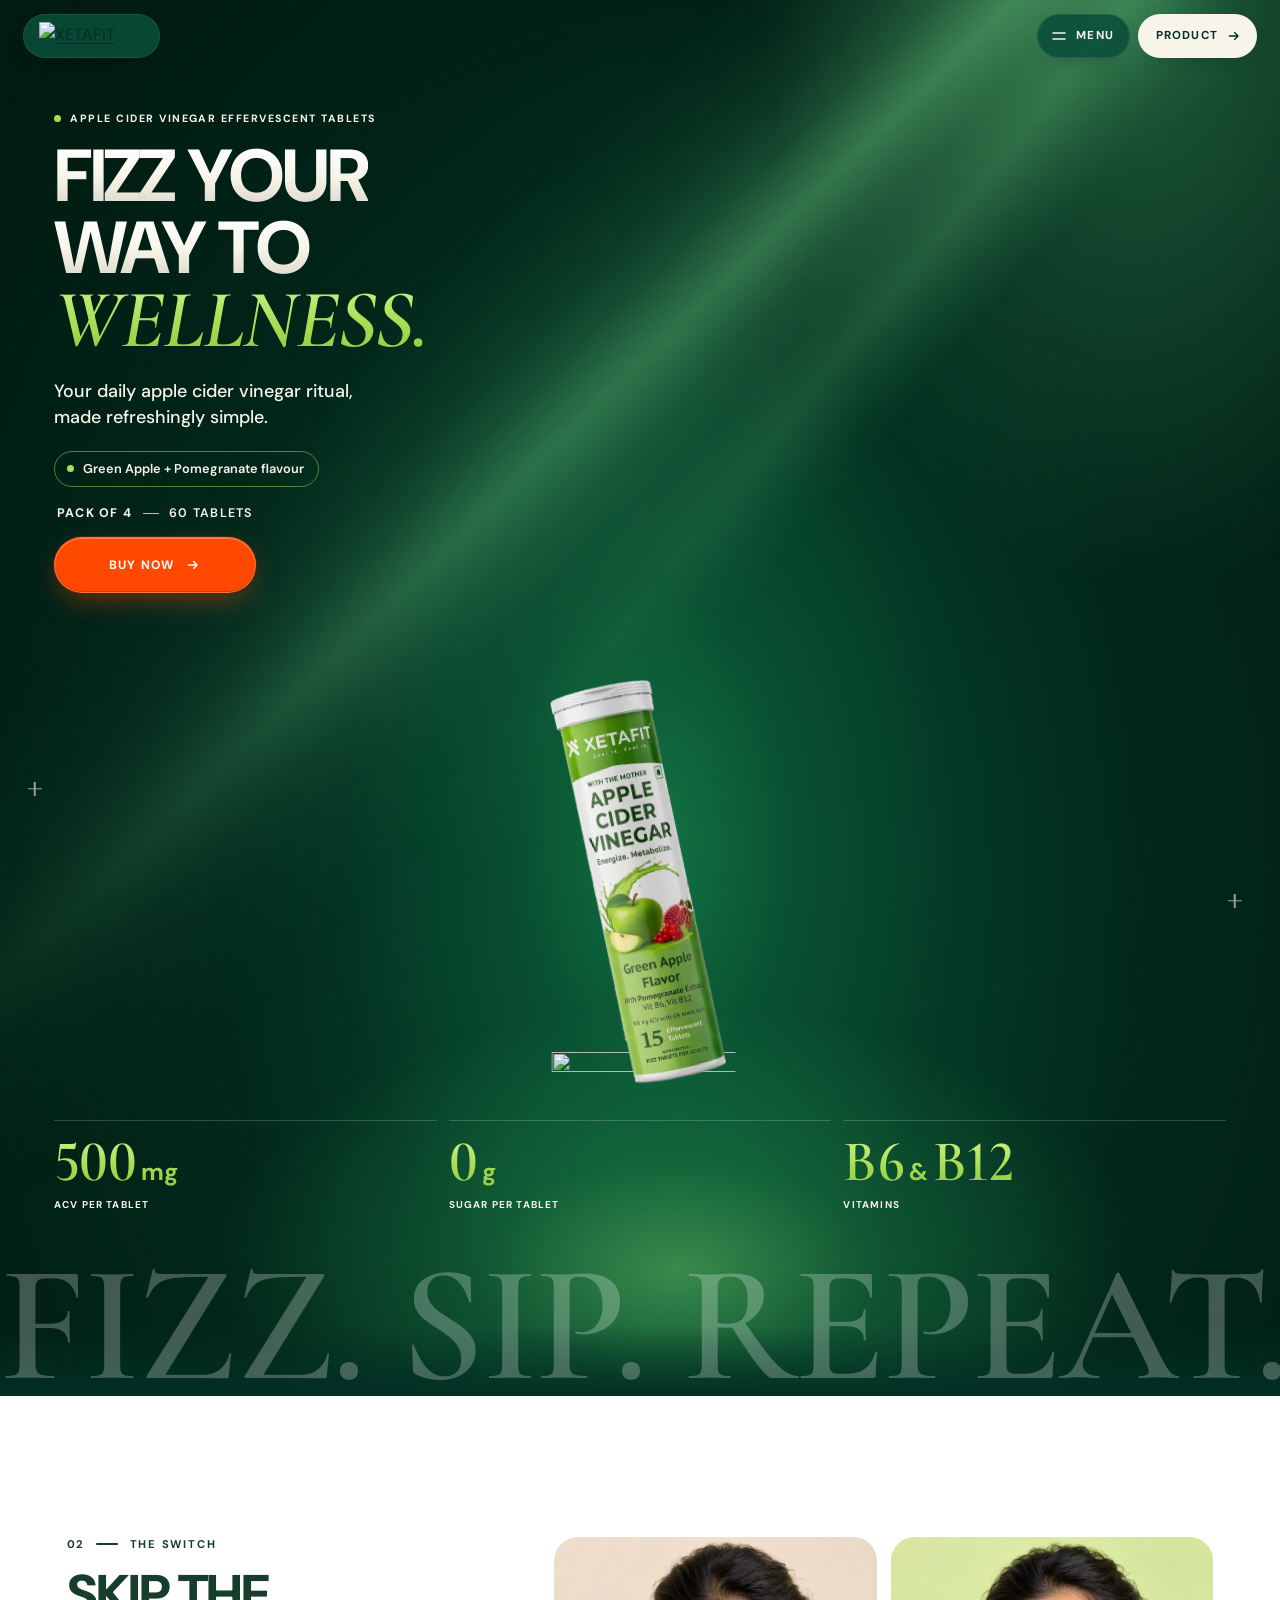
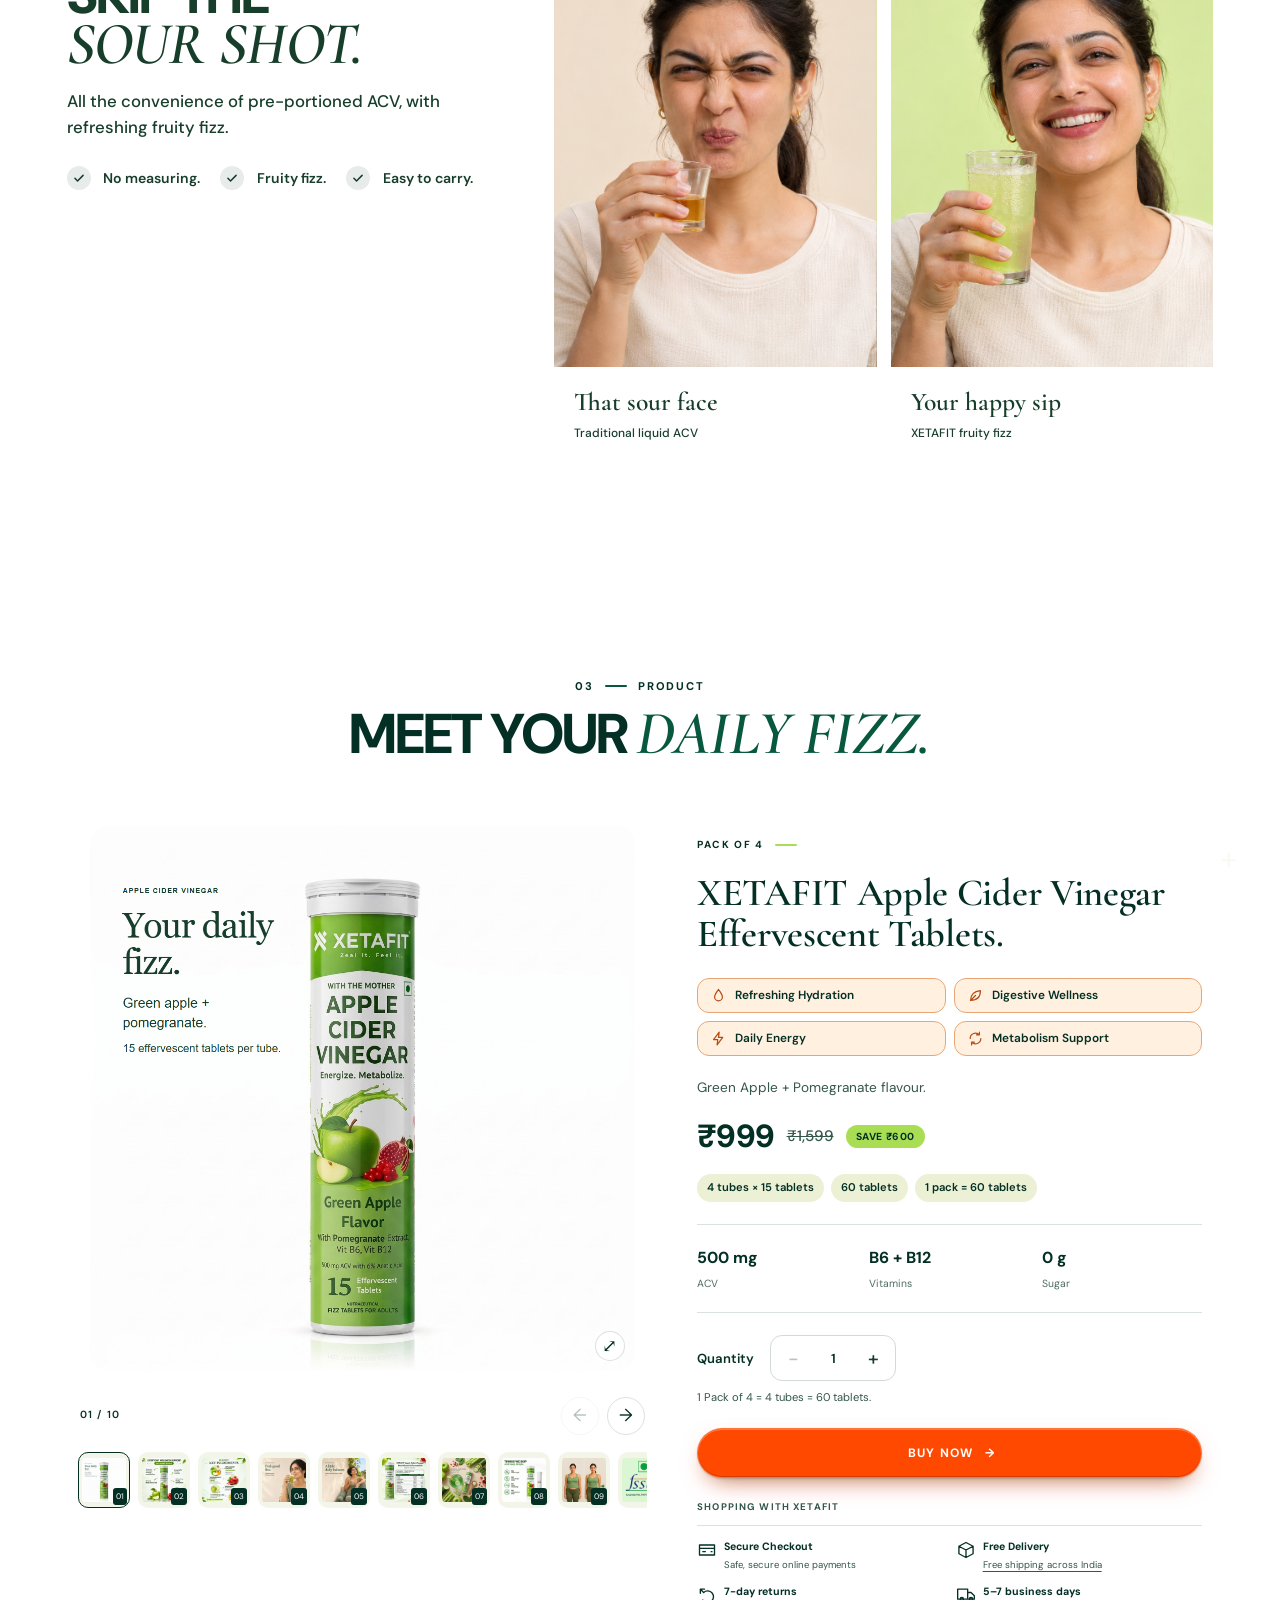
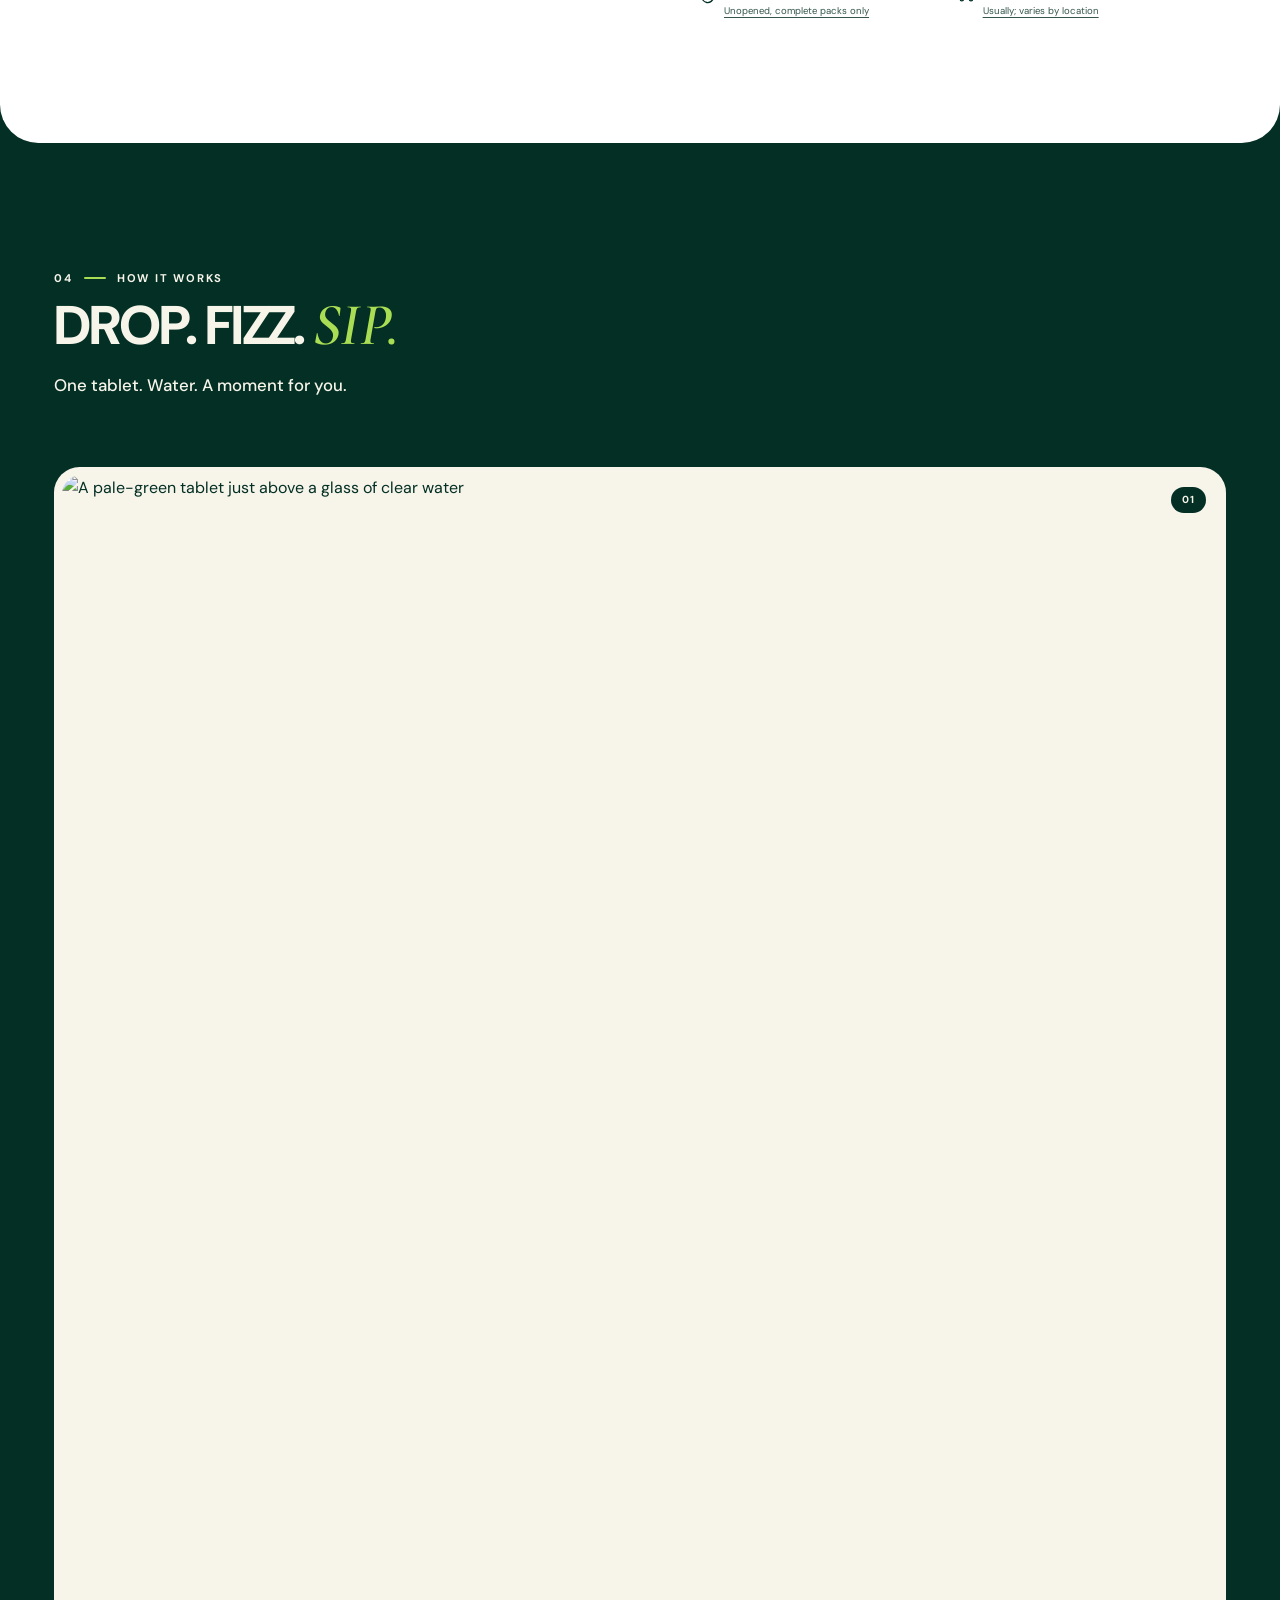
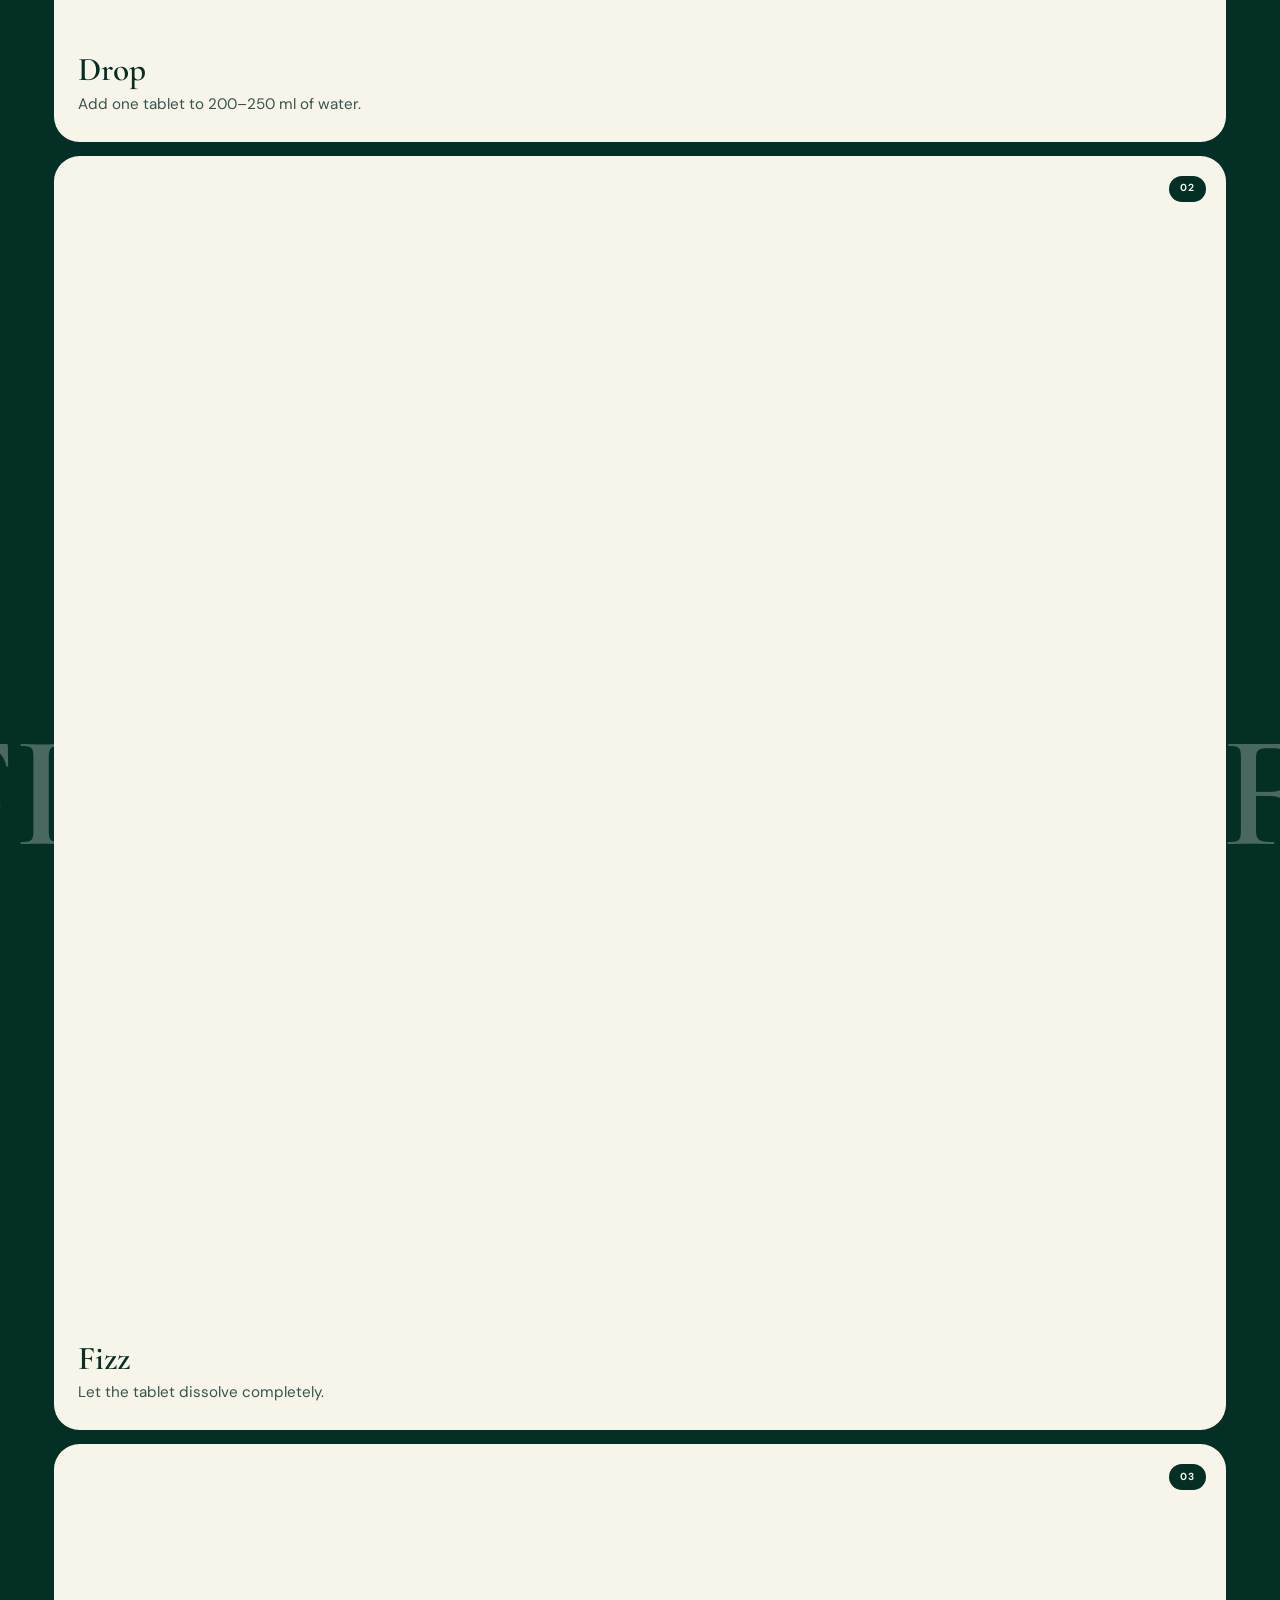
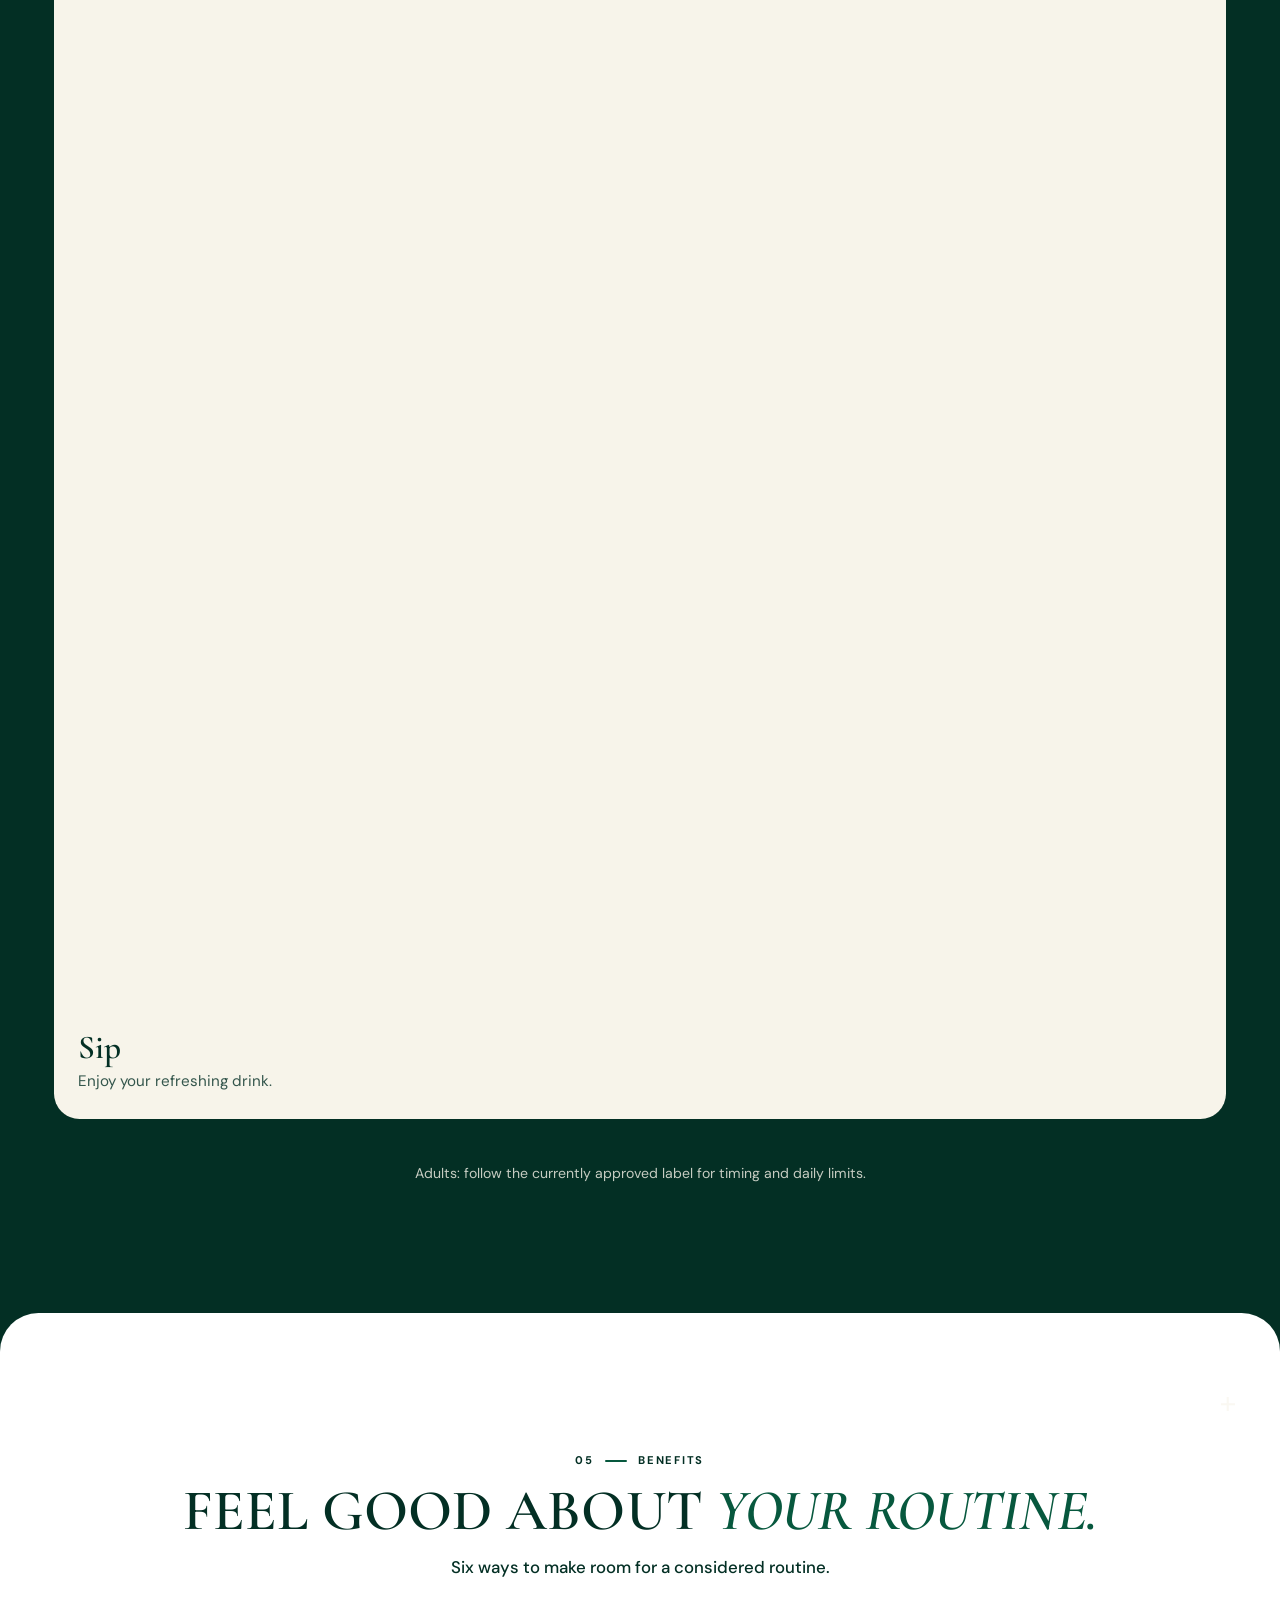
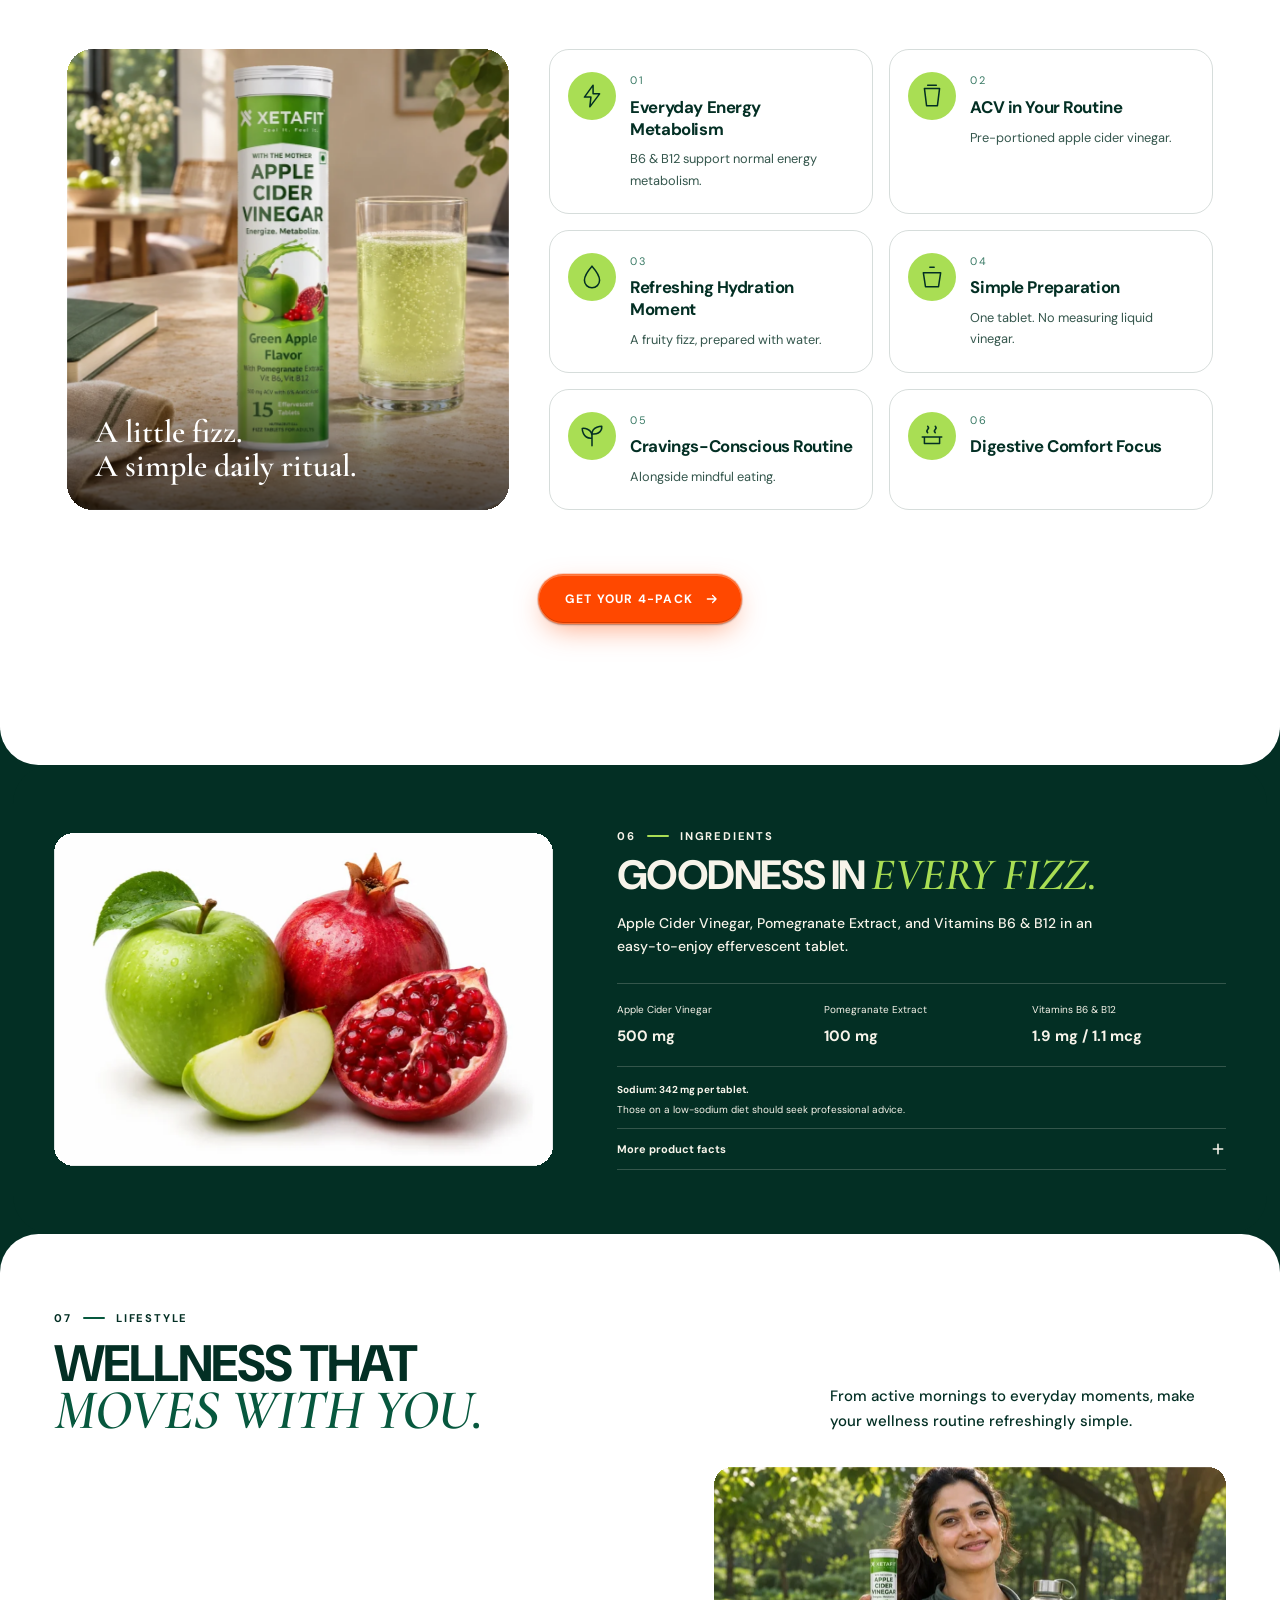
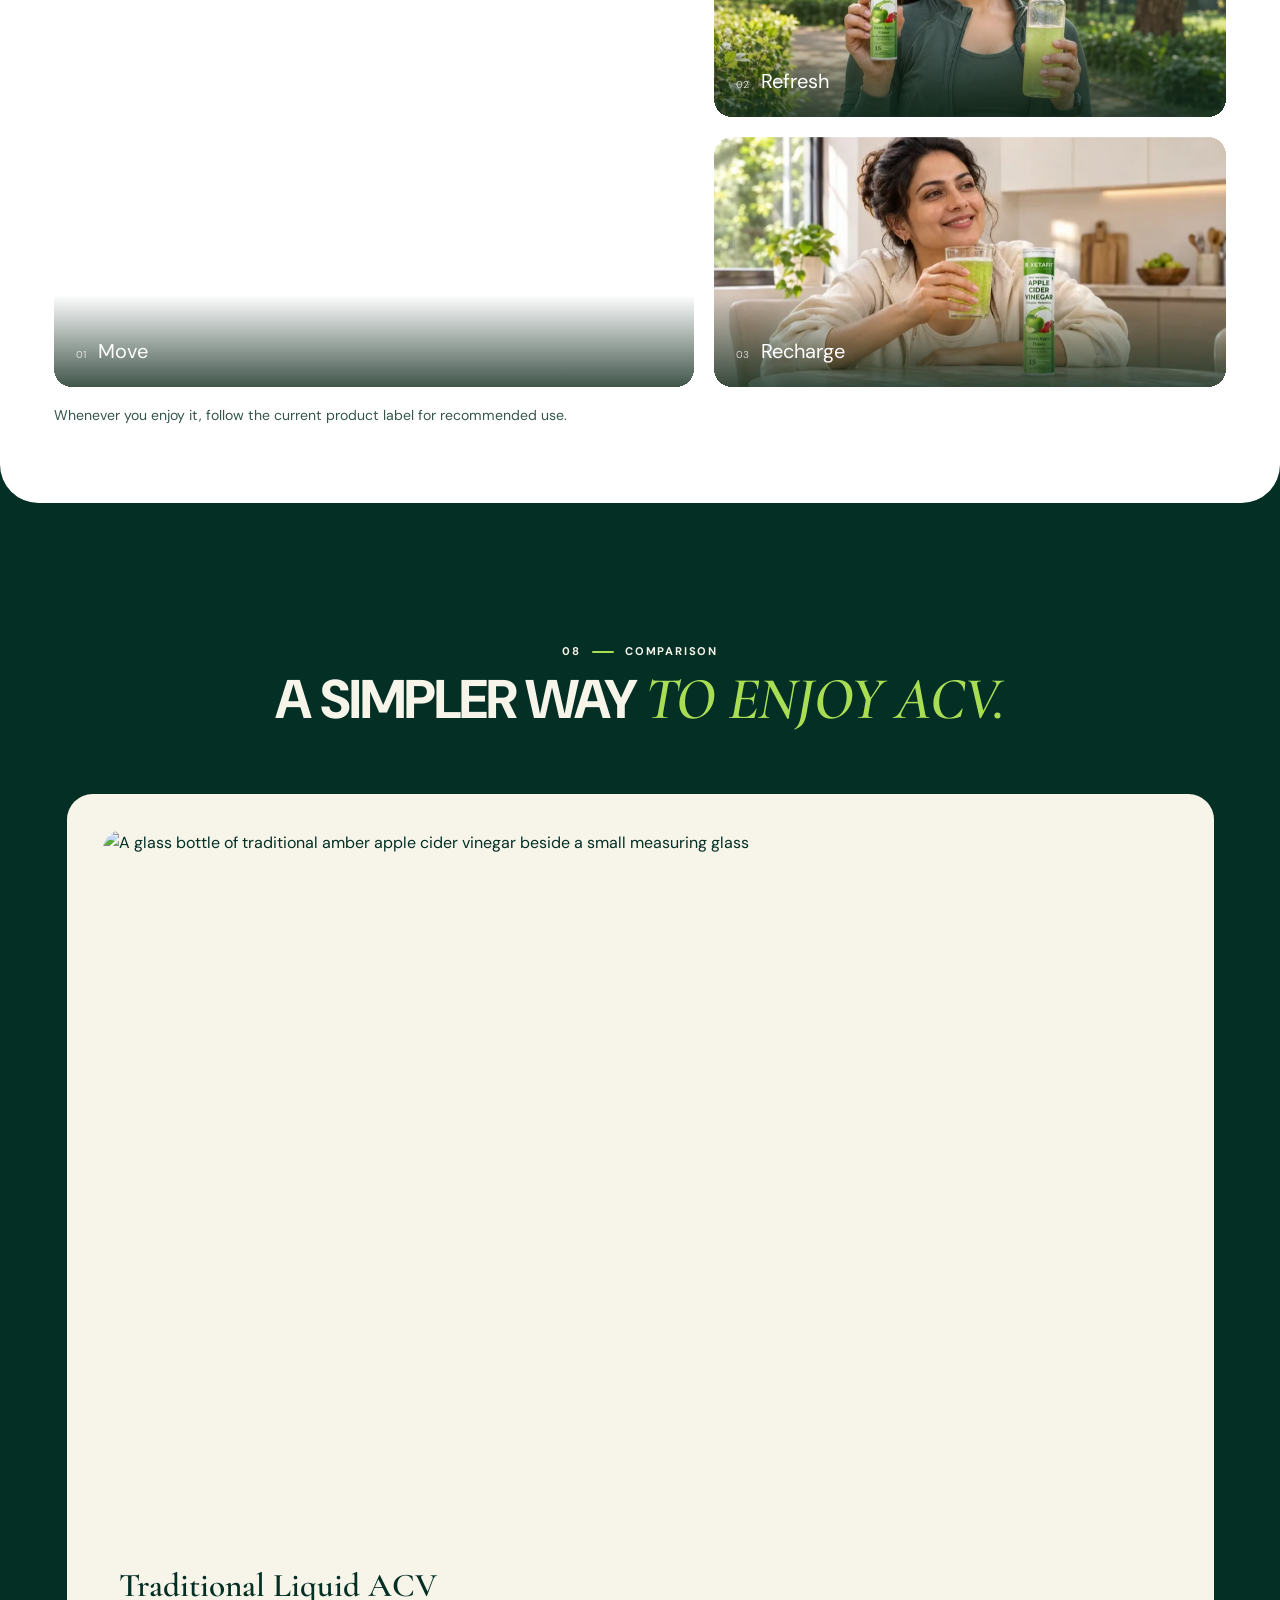
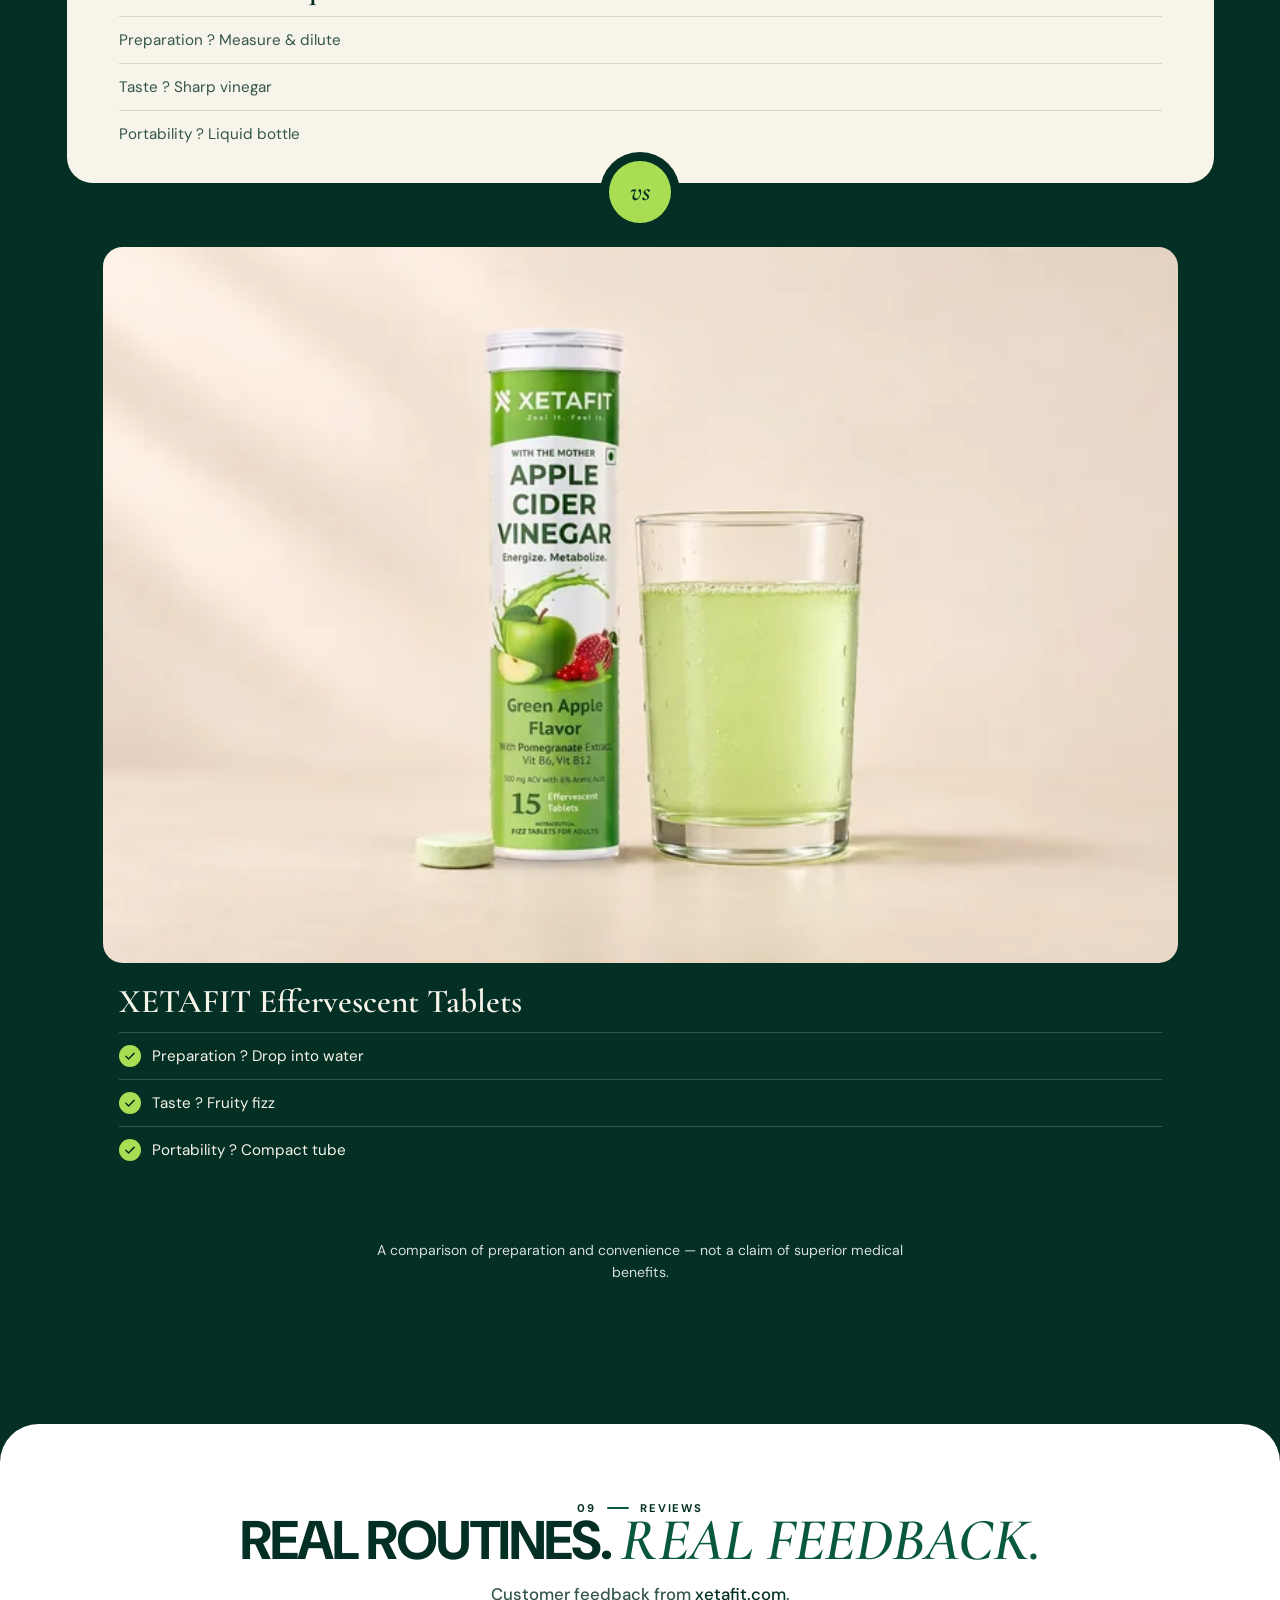
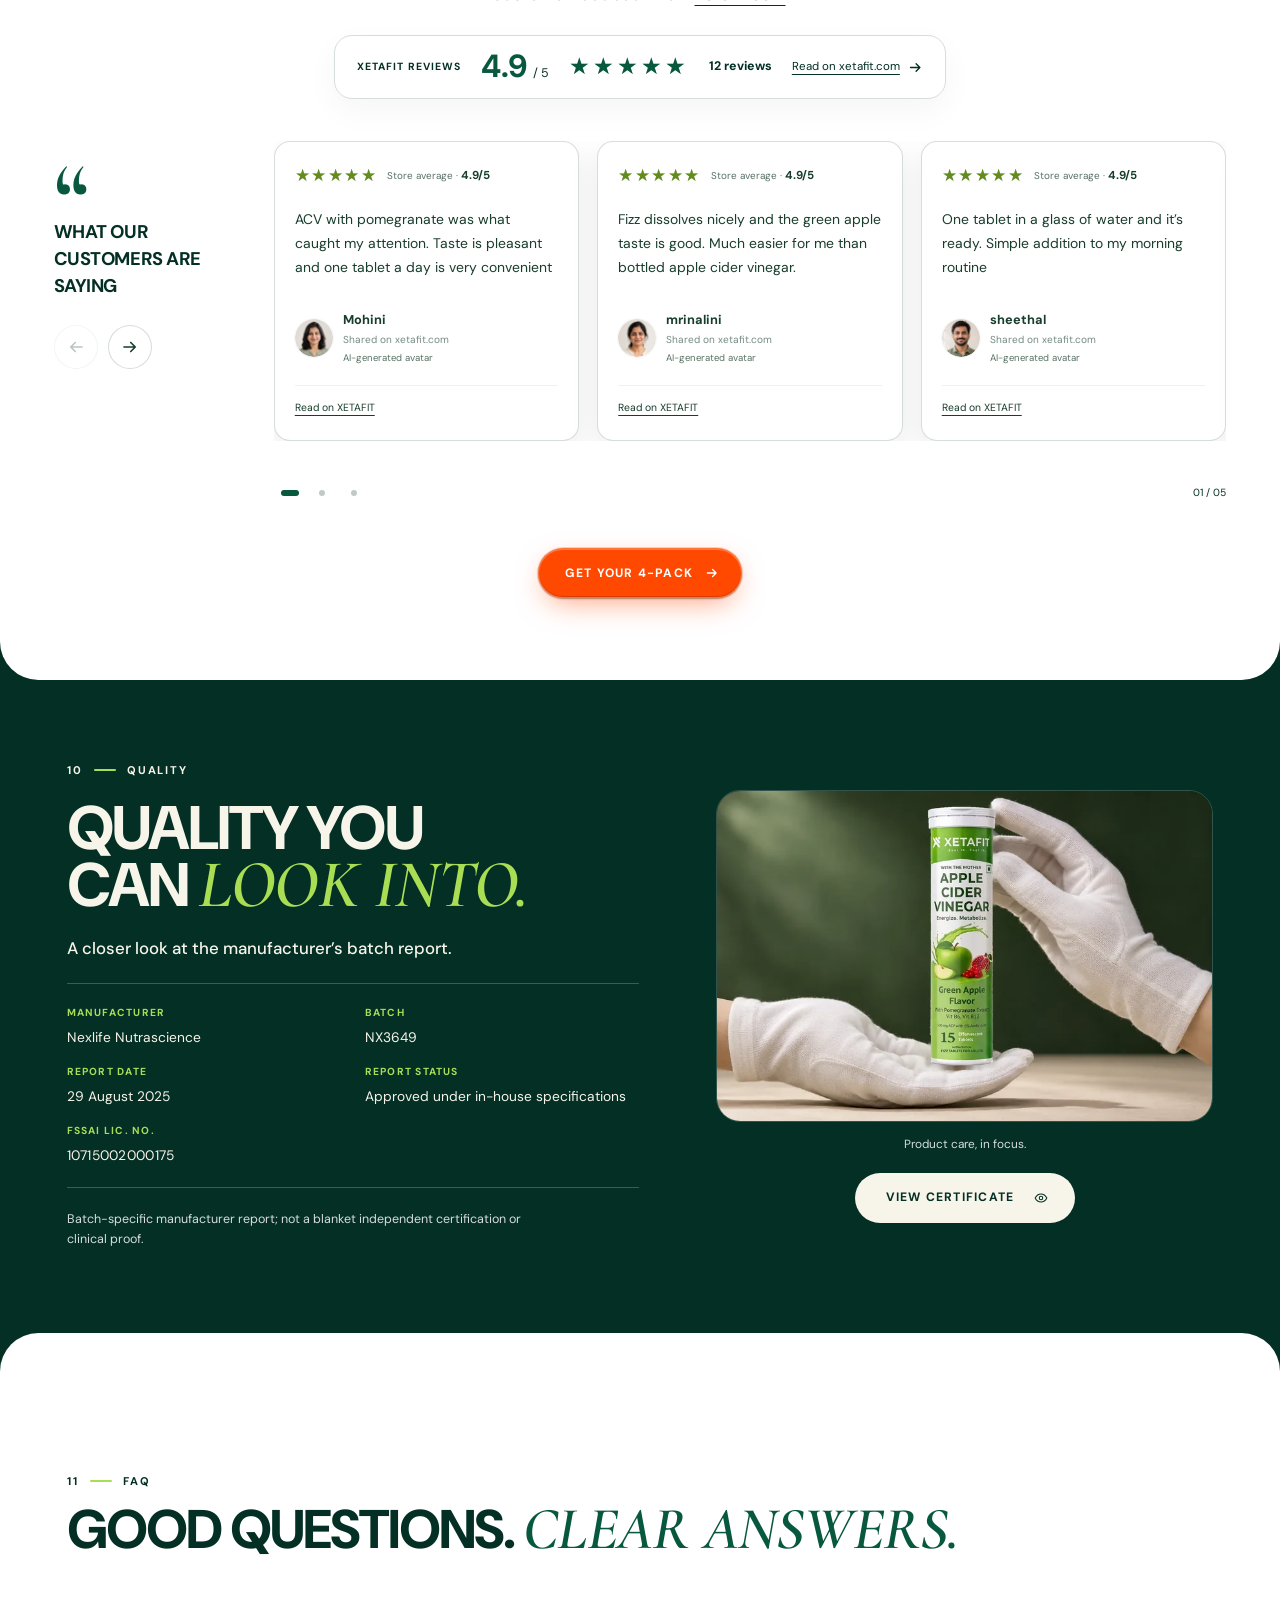
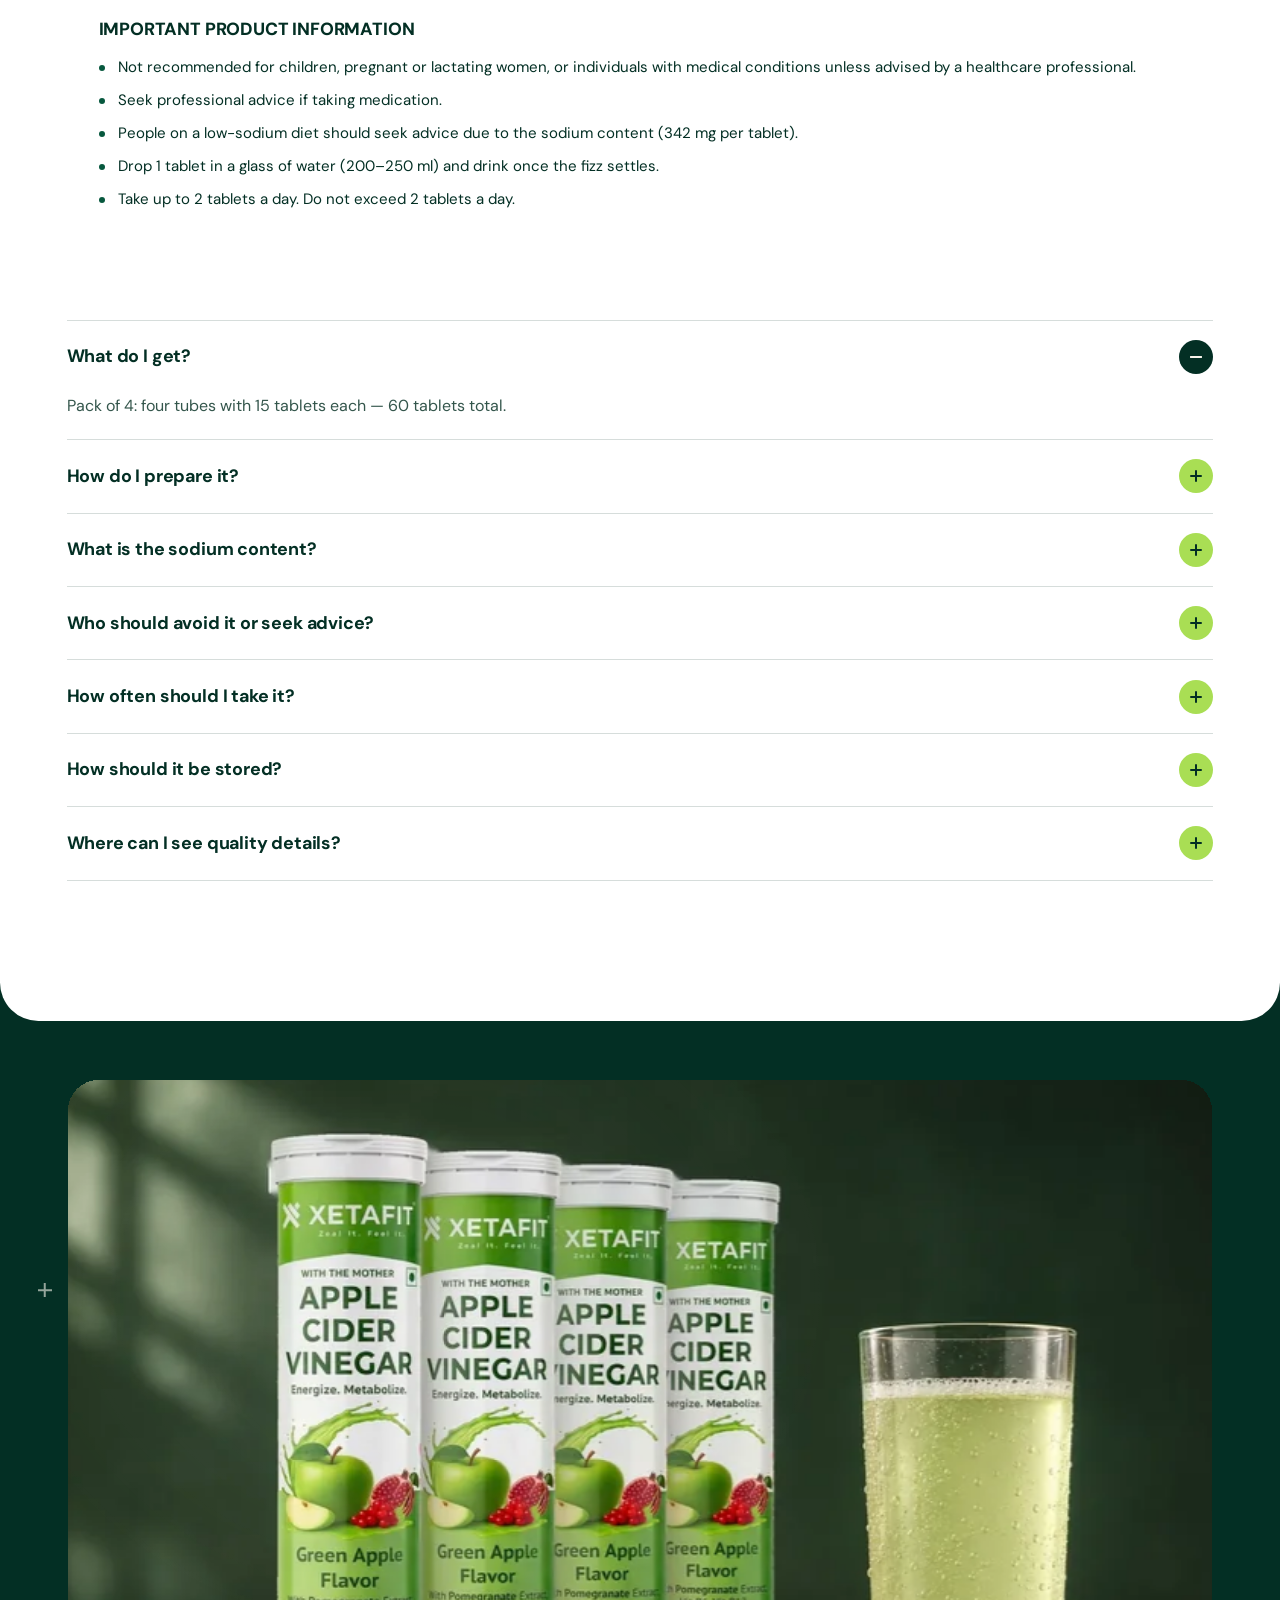
==== commit 3700f81d: "Unify white section transition and optimize image loading" ====
--- a/index.html
+++ b/index.html
@@ -379,14 +379,14 @@
 
           <div class="switch__visual switch-pair rv">
             <figure class="switch-pair__old">
-              <div class="switch-pair__portrait"><img src="assets/images/switch-expressions-v1.png"
+              <div class="switch-pair__portrait"><img src="assets/images/switch-expressions-v1-display.webp"
                   alt="A woman puckering her lips at the sour taste of traditional liquid ACV" width="1536"
                   height="1024" loading="lazy" decoding="async"></div>
               <figcaption>That sour face<span>Traditional liquid ACV</span></figcaption>
             </figure>
             <figure class="switch-pair__new">
               <div class="switch-pair__portrait switch-pair__portrait--happy"><img
-                  src="assets/images/switch-expressions-v1.png"
+                  src="assets/images/switch-expressions-v1-display.webp"
                   alt="The same woman smiling as she enjoys a refreshing fruity fizz drink" width="1536" height="1024"
                   loading="lazy" decoding="async"></div>
               <figcaption>Your happy sip<span>XETAFIT fruity fizz</span></figcaption>
@@ -423,9 +423,9 @@
                   <div class="product-slide__image"><a class="product-slide__full"
                       href="assets/images/product-gallery/product-01-minimal-v10.png" target="_blank"
                       rel="noopener noreferrer" aria-label="Open complete creative in a new tab"><img
-                        src="assets/images/product-gallery/product-01-minimal-v10.png"
+                        src="assets/images/product-gallery/product-01-minimal-v10-display.webp"
                         alt="Your daily fizz. Green apple + pomegranate. 15 effervescent tablets per tube." width="1080"
-                        height="1080" loading="eager" decoding="async"><span class="product-slide__expand"
+                        height="1080" loading="lazy" fetchpriority="low" decoding="async"><span class="product-slide__expand"
                         aria-hidden="true">&#x2922;</span></a></div>
                 </div>
               </figure>
@@ -435,7 +435,7 @@
                   <div class="product-slide__image"><a class="product-slide__full"
                       href="assets/images/product-gallery/product-02-minimal-v11.png" target="_blank"
                       rel="noopener noreferrer" aria-label="Open complete creative in a new tab"><img
-                        src="assets/images/product-gallery/product-02-minimal-v11.png"
+                        src="assets/images/product-gallery/product-02-minimal-v11-display.webp"
                         alt="Everyday wellness support, no added sugar: XETAFIT Apple Cider Vinegar tube with green apple and pomegranate. Supports everyday energy metabolism; simple drop, fizz and sip; easy ACV in your routine; refreshing fruity hydration; with vitamins B6 and B12."
                         width="1080" height="1080" loading="lazy" decoding="async"><span class="product-slide__expand"
                         aria-hidden="true">&#x2922;</span></a></div>
@@ -447,7 +447,7 @@
                   <div class="product-slide__image"><a class="product-slide__full"
                       href="assets/images/product-gallery/product-03-minimal-v11.png" target="_blank"
                       rel="noopener noreferrer" aria-label="Open complete creative in a new tab"><img
-                        src="assets/images/product-gallery/product-03-minimal-v11.png"
+                        src="assets/images/product-gallery/product-03-minimal-v11-display.webp"
                         alt="Key ingredients: apple cider vinegar, 500 mg per tablet; pomegranate extract, 100 mg; green apple flavour; vitamins B6 and B12. FSSAI Lic. No. 10715002000175." width="1080" height="1080" loading="lazy"
                         decoding="async"><span class="product-slide__expand" aria-hidden="true">&#x2922;</span></a>
                   </div>
@@ -459,7 +459,7 @@
                   <div class="product-slide__image"><a class="product-slide__full"
                       href="assets/images/product-gallery/product-04-minimal-v10.png" target="_blank"
                       rel="noopener noreferrer" aria-label="Open complete creative in a new tab"><img
-                        src="assets/images/product-gallery/product-04-minimal-v10.png"
+                        src="assets/images/product-gallery/product-04-minimal-v10-display.webp"
                         alt="Feel-good fizz. Digestive support. Everyday energy." width="1080" height="1080"
                         loading="lazy" decoding="async"><span class="product-slide__expand"
                         aria-hidden="true">&#x2922;</span></a></div>
@@ -471,7 +471,7 @@
                   <div class="product-slide__image"><a class="product-slide__full"
                       href="assets/images/product-gallery/product-05-minimal-v10.png" target="_blank"
                       rel="noopener noreferrer" aria-label="Open complete creative in a new tab"><img
-                        src="assets/images/product-gallery/product-05-minimal-v10.png"
+                        src="assets/images/product-gallery/product-05-minimal-v10-display.webp"
                         alt="A little daily balance. Simple, refreshing, easy to keep up." width="1080" height="1080"
                         loading="lazy" decoding="async"><span class="product-slide__expand"
                         aria-hidden="true">&#x2922;</span></a></div>
@@ -483,7 +483,7 @@
                   <div class="product-slide__image"><a class="product-slide__full"
                       href="assets/images/product-gallery/product-06-minimal-v11.png" target="_blank"
                       rel="noopener noreferrer" aria-label="Open complete creative in a new tab"><img
-                        src="assets/images/product-gallery/product-06-minimal-v11.png"
+                        src="assets/images/product-gallery/product-06-minimal-v11-display.webp"
                         alt="Nutritional information per tablet (approx.): energy 7.36 kcal; sugar 0 g; sodium 342 mg; vitamin B6 1.9 mg (100% RDA); vitamin B12 1.1 mcg (50% RDA); apple cider vinegar 500 mg (6% acetic acid); pomegranate extract 100 mg. FSSAI Lic. No. 10715002000175."
                         width="1080" height="1080" loading="lazy" decoding="async"><span class="product-slide__expand"
                         aria-hidden="true">&#x2922;</span></a></div>
@@ -495,7 +495,7 @@
                   <div class="product-slide__image"><a class="product-slide__full"
                       href="assets/images/product-gallery/product-07-minimal-v11.png" target="_blank"
                       rel="noopener noreferrer" aria-label="Open complete creative in a new tab"><img
-                        src="assets/images/product-gallery/product-07-minimal-v11.png"
+                        src="assets/images/product-gallery/product-07-minimal-v11-display.webp"
                         alt="Goodness, made simple. Gut health. Digestion. Vitamins B6 + B12." width="1080"
                         height="1080" loading="lazy" decoding="async"><span class="product-slide__expand"
                         aria-hidden="true">&#x2922;</span></a></div>
@@ -507,7 +507,7 @@
                   <div class="product-slide__image"><a class="product-slide__full"
                       href="assets/images/product-gallery/product-08-minimal-v11.png" target="_blank"
                       rel="noopener noreferrer" aria-label="Open complete creative in a new tab"><img
-                        src="assets/images/product-gallery/product-08-minimal-v11.png"
+                        src="assets/images/product-gallery/product-08-minimal-v11-display.webp"
                         alt="Things we skip, and keep simple: no added sugar, no sour vinegar shots, no liquid measuring, no complicated prep."
                         width="1080" height="1080" loading="lazy" decoding="async"><span class="product-slide__expand"
                         aria-hidden="true">&#x2922;</span></a></div>
@@ -519,7 +519,7 @@
                   <div class="product-slide__image"><a class="product-slide__full"
                       href="assets/images/product-gallery/product-09-minimal-v11.png" target="_blank"
                       rel="noopener noreferrer" aria-label="Open complete creative in a new tab"><img
-                        src="assets/images/product-gallery/product-09-minimal-v11.png"
+                        src="assets/images/product-gallery/product-09-minimal-v11-display.webp"
                         alt="Before and after portrait comparison with XETAFIT product; Before label on the left and After label on the right"
                         width="1080" height="1080" loading="lazy" decoding="async"><span
                         class="product-comparison-labels"><span>Before</span><span>After</span></span><span
@@ -546,34 +546,34 @@
             </div>
             <div class="product-gallery__thumbs" aria-label="Choose a product image"><button type="button"
                 class="product-thumb" data-slide="0" aria-label="Show image 1: Your daily fizz."
-                aria-pressed="true"><img src="assets/images/product-gallery/product-01-minimal-v10.png" alt=""
+                aria-pressed="true"><img src="assets/images/product-gallery/product-01-minimal-v10-thumb.webp" alt=""
                   width="64" height="64" loading="lazy"><span>01</span></button><button type="button"
                 class="product-thumb" data-slide="1" aria-label="Show image 2: Everyday wellness support."
-                aria-pressed="false"><img src="assets/images/product-gallery/product-02-minimal-v11.png" alt=""
+                aria-pressed="false"><img src="assets/images/product-gallery/product-02-minimal-v11-thumb.webp" alt=""
                   width="64" height="64" loading="lazy"><span>02</span></button><button type="button"
                 class="product-thumb" data-slide="2" aria-label="Show image 3: Key ingredients."
-                aria-pressed="false"><img src="assets/images/product-gallery/product-03-minimal-v11.png" alt=""
+                aria-pressed="false"><img src="assets/images/product-gallery/product-03-minimal-v11-thumb.webp" alt=""
                   width="64" height="64" loading="lazy"><span>03</span></button><button type="button"
                 class="product-thumb" data-slide="3" aria-label="Show image 4: Feel-good fizz."
-                aria-pressed="false"><img src="assets/images/product-gallery/product-04-minimal-v10.png" alt=""
+                aria-pressed="false"><img src="assets/images/product-gallery/product-04-minimal-v10-thumb.webp" alt=""
                   width="64" height="64" loading="lazy"><span>04</span></button><button type="button"
                 class="product-thumb" data-slide="4" aria-label="Show image 5: A little daily balance."
-                aria-pressed="false"><img src="assets/images/product-gallery/product-05-minimal-v10.png" alt=""
+                aria-pressed="false"><img src="assets/images/product-gallery/product-05-minimal-v10-thumb.webp" alt=""
                   width="64" height="64" loading="lazy"><span>05</span></button><button type="button"
                 class="product-thumb" data-slide="5" aria-label="Show image 6: Nutritional information."
-                aria-pressed="false"><img src="assets/images/product-gallery/product-06-minimal-v11.png" alt=""
+                aria-pressed="false"><img src="assets/images/product-gallery/product-06-minimal-v11-thumb.webp" alt=""
                   width="64" height="64" loading="lazy"><span>06</span></button><button type="button"
                 class="product-thumb" data-slide="6" aria-label="Show image 7: Goodness, made simple."
-                aria-pressed="false"><img src="assets/images/product-gallery/product-07-minimal-v11.png" alt=""
+                aria-pressed="false"><img src="assets/images/product-gallery/product-07-minimal-v11-thumb.webp" alt=""
                   width="64" height="64" loading="lazy"><span>07</span></button><button type="button"
                 class="product-thumb" data-slide="7" aria-label="Show image 8: Things we skip."
-                aria-pressed="false"><img src="assets/images/product-gallery/product-08-minimal-v11.png" alt=""
+                aria-pressed="false"><img src="assets/images/product-gallery/product-08-minimal-v11-thumb.webp" alt=""
                   width="64" height="64" loading="lazy"><span>08</span></button><button type="button"
                 class="product-thumb" data-slide="8" aria-label="Show image 9: Before / After" aria-pressed="false"><img
-                  src="assets/images/product-gallery/product-09-minimal-v11.png" alt="" width="64" height="64"
+                  src="assets/images/product-gallery/product-09-minimal-v11-thumb.webp" alt="" width="64" height="64"
                   loading="lazy"><span>09</span></button><button type="button"
                 class="product-thumb" data-slide="9" aria-label="Show image 10: FSSAI licence." aria-pressed="false"><img
-                  src="assets/images/product-gallery/acv_listing_final_15.webp" alt="" width="64" height="64"
+                  src="assets/images/product-gallery/acv_listing_final_15-thumb.webp" alt="" width="64" height="64"
                   loading="lazy"><span>10</span></button></div>
           </div>
           <div class="buy-card__body rv">
--- a/css/theme.css
+++ b/css/theme.css
@@ -109,6 +109,27 @@
 #faq .safety li::before { background: var(--emerald); }
 .site-footer__brand { background: var(--forest); }   /* Keep the original logo legible on white. */
 
+
+/* The white edge enters with normal scrolling and continues behind Product's
+   rounded top corners so the two sections read as one continuous surface. */
+#switch {
+  background: #fff;
+  box-shadow: 0 var(--r-panel) #fff;
+}
+#switch, #switch .panel--burgundy {
+  --fg: #173D2B;
+  --head: var(--fg);
+  --em: var(--fg);
+  --accent: var(--fg);
+}
+#switch .switch-pair figure {
+  background: transparent;
+  color: var(--fg);
+}
+#switch .checks svg {
+  background: rgba(23, 61, 43, .1);
+  color: var(--fg);
+}
 
 /* Full-width section colors with the existing content wrappers and panel radii. */
 #buy, #benefits, #benefits .panel--burgundy, #lifestyle,
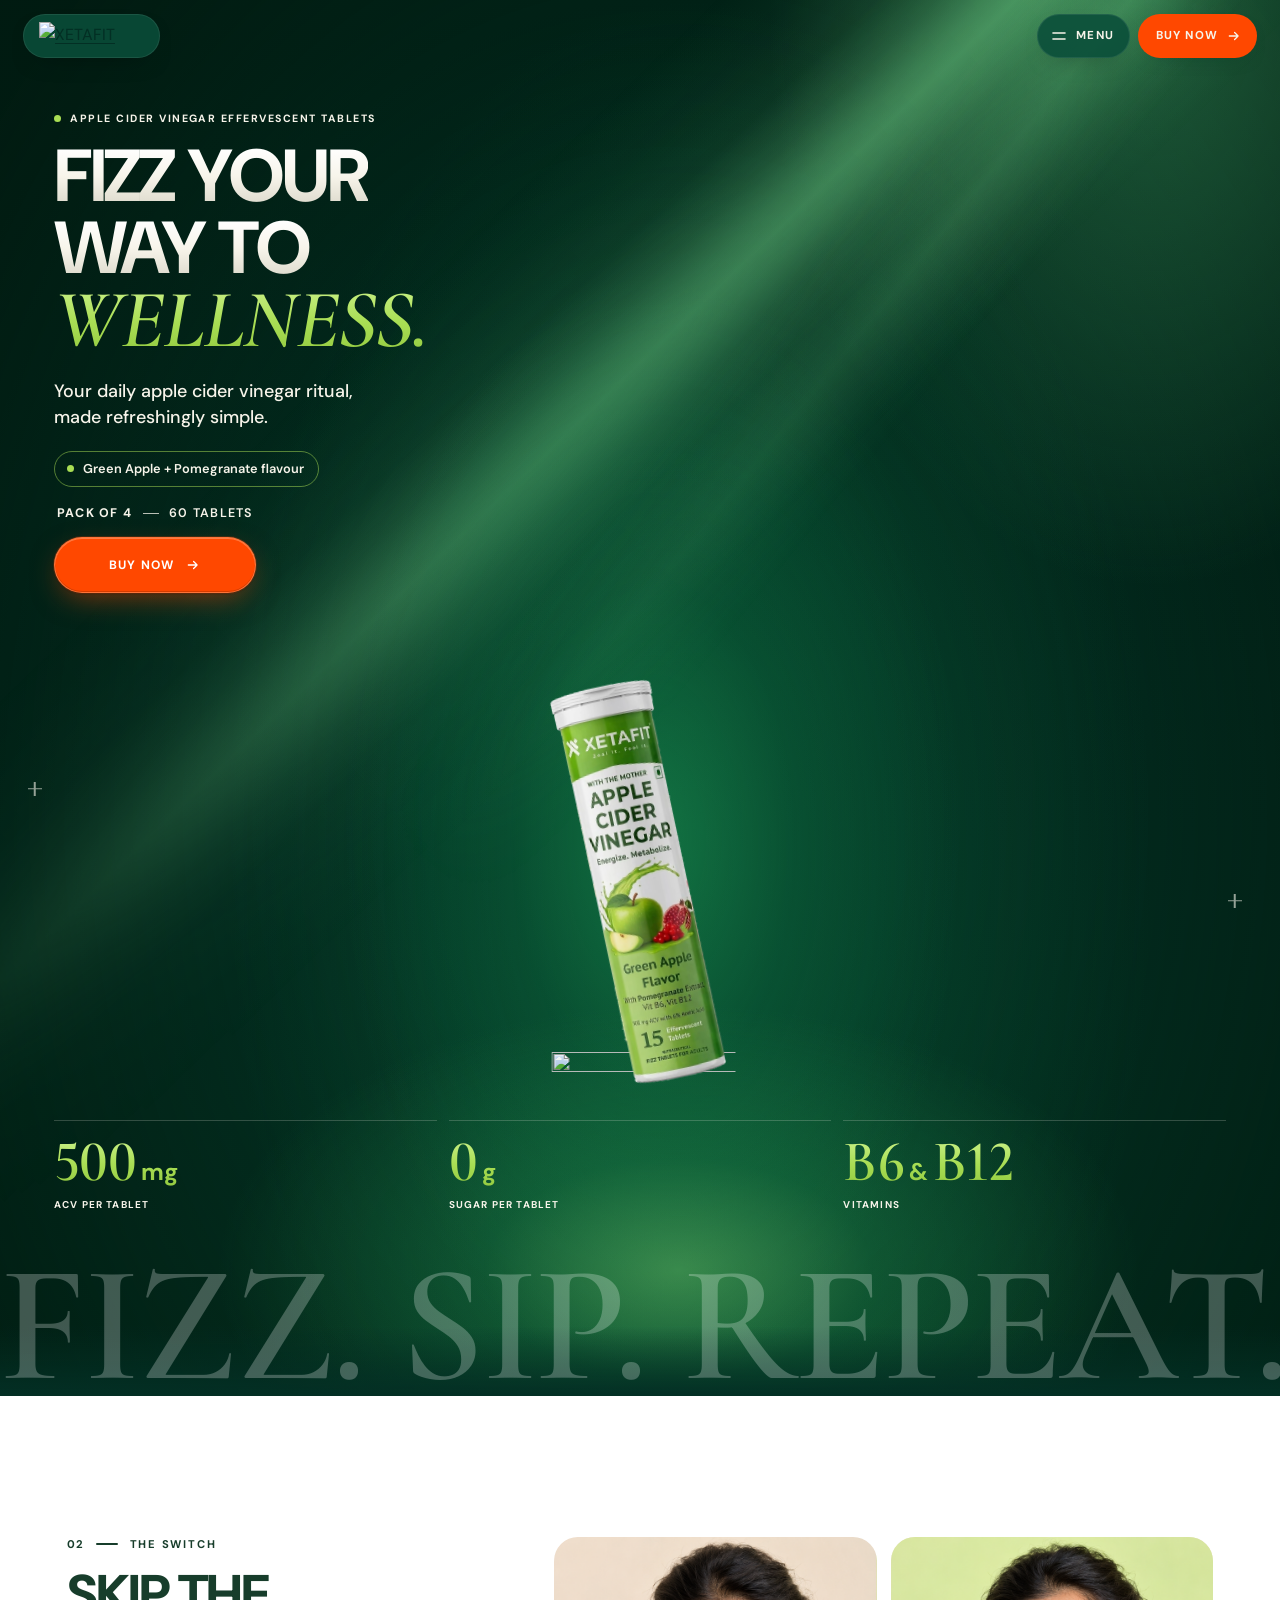
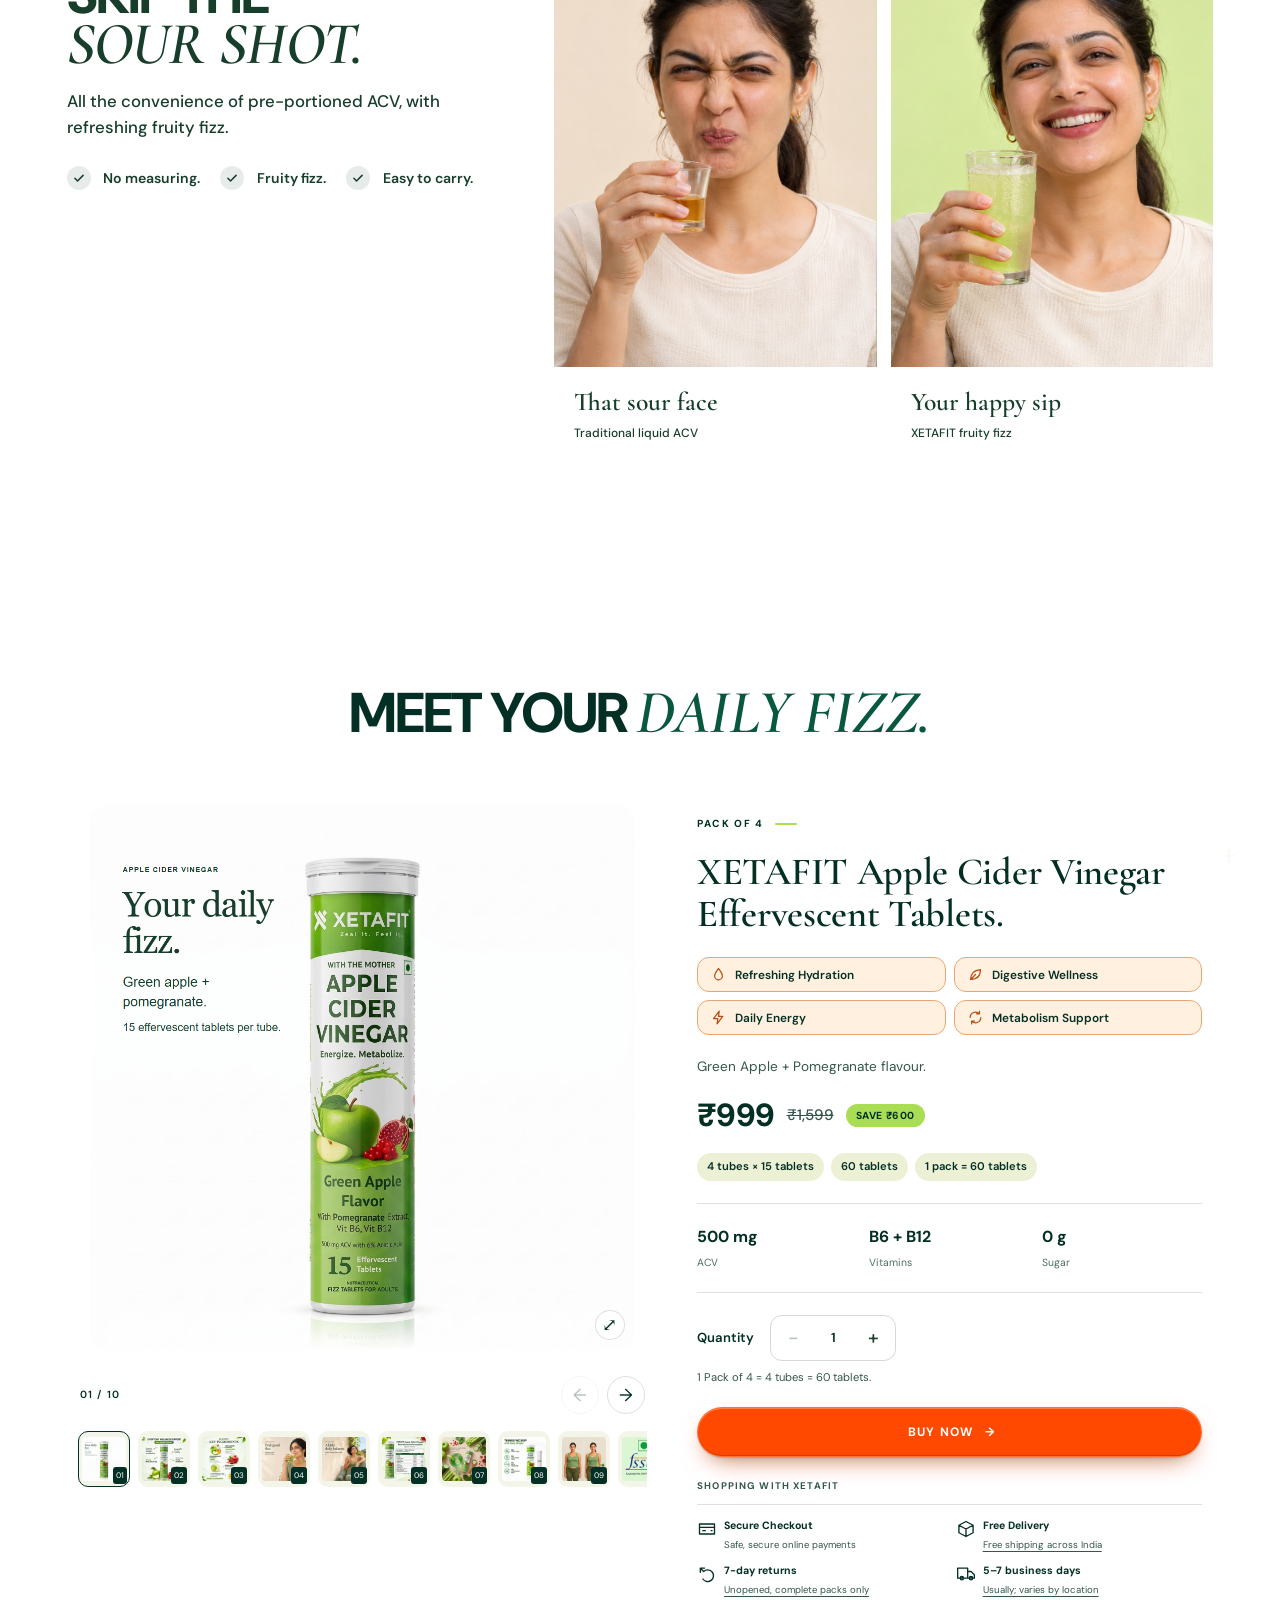
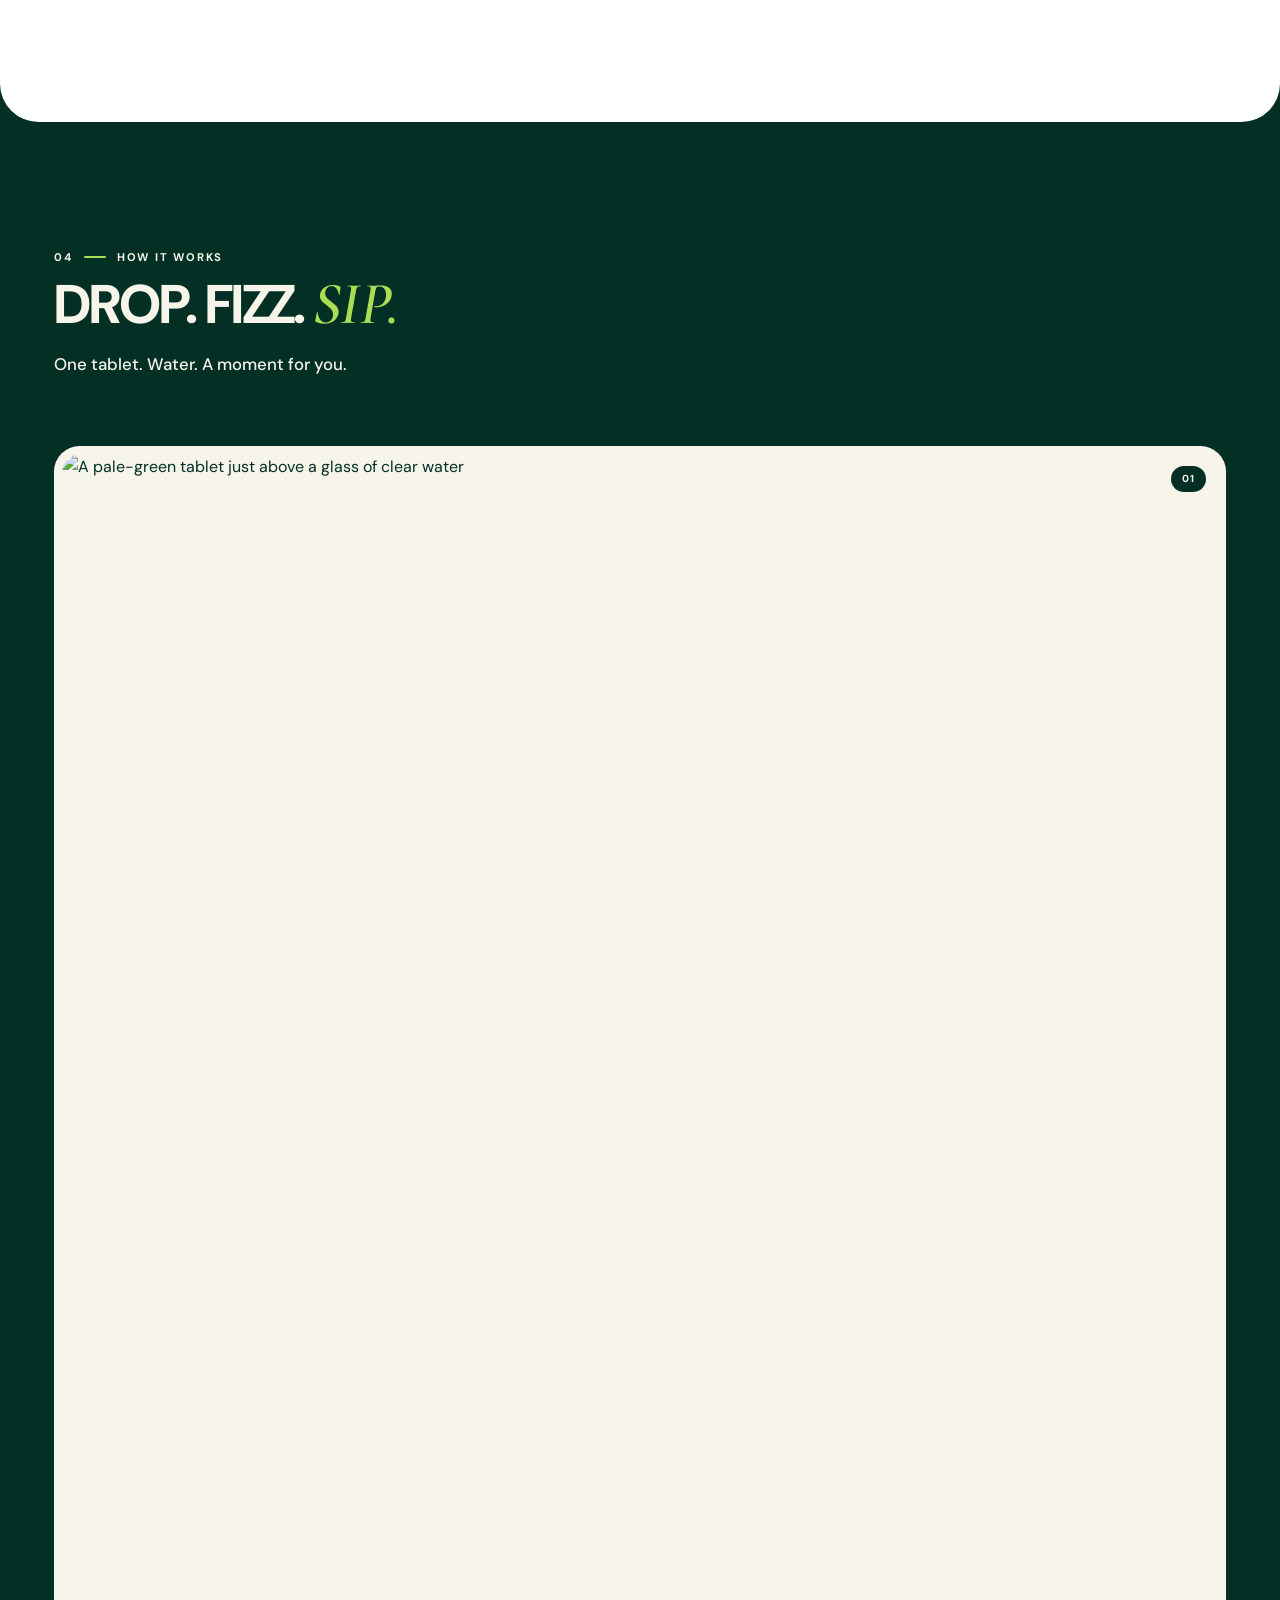
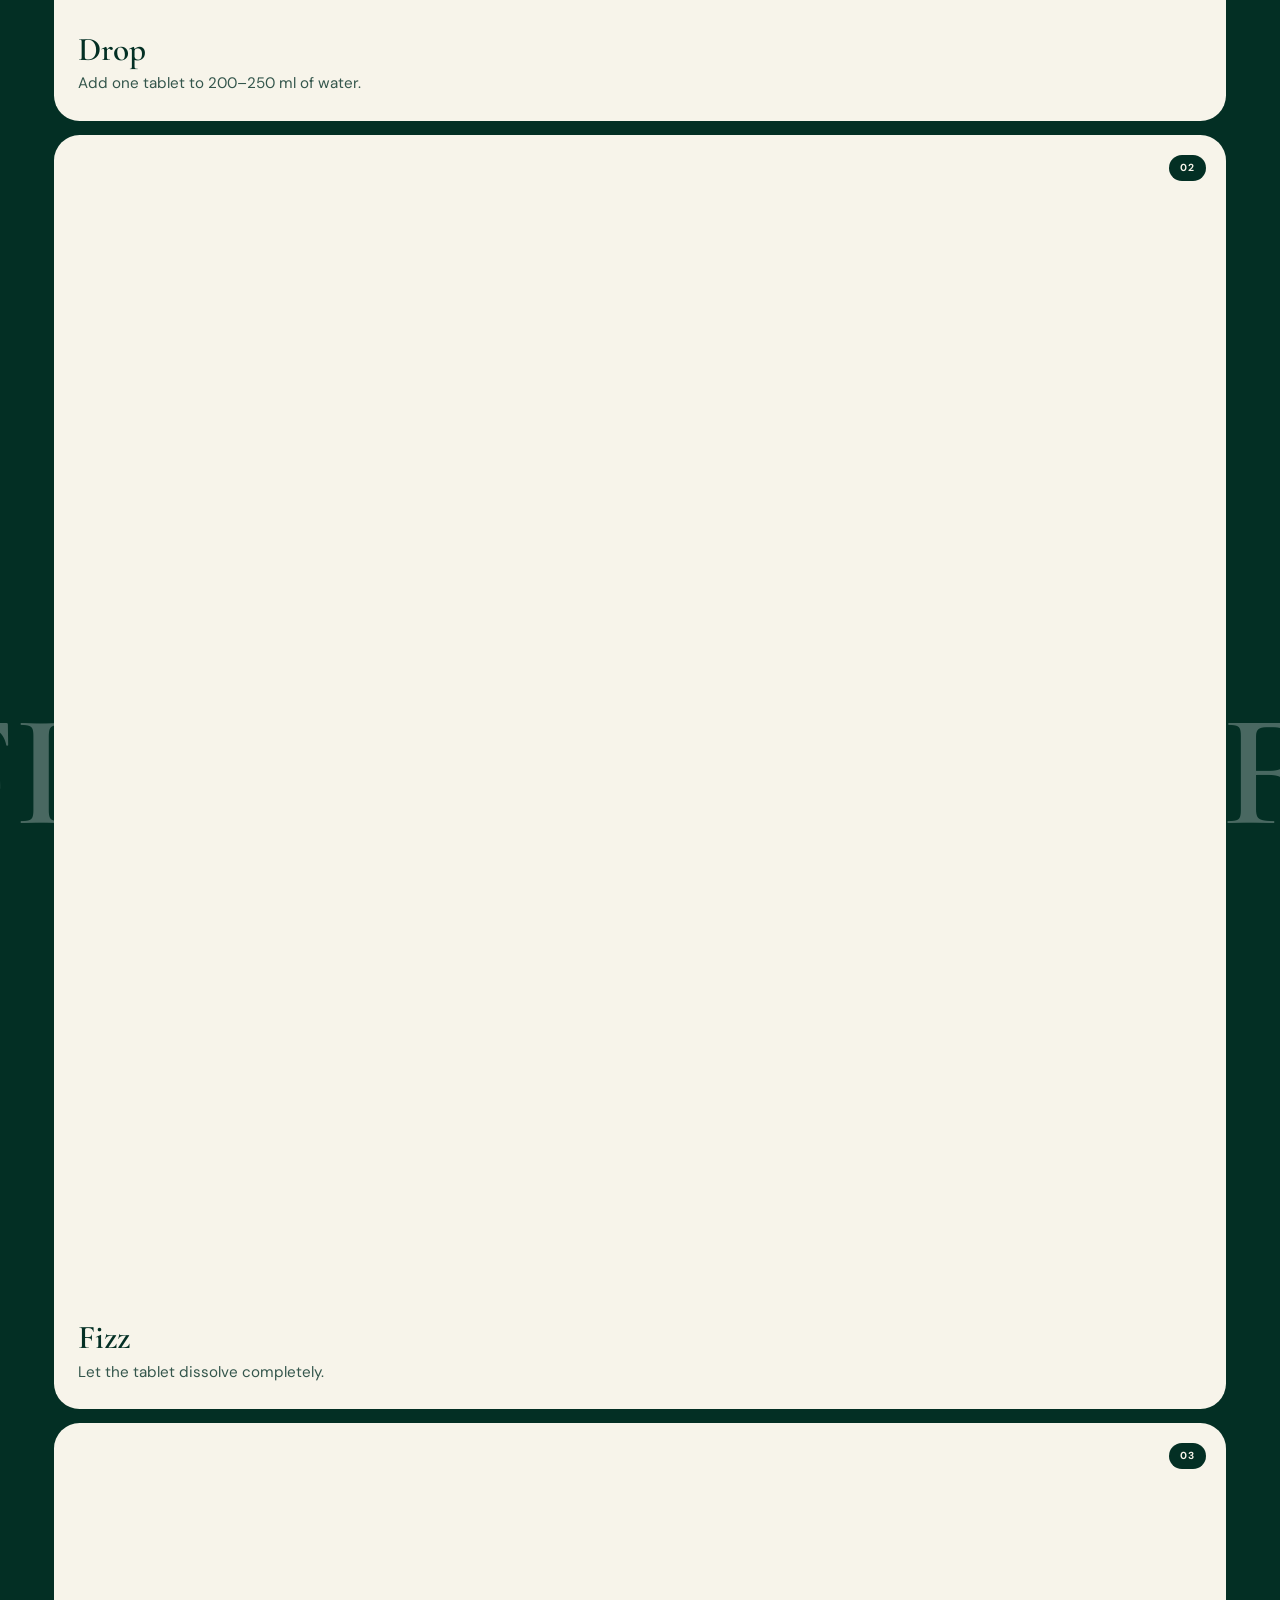
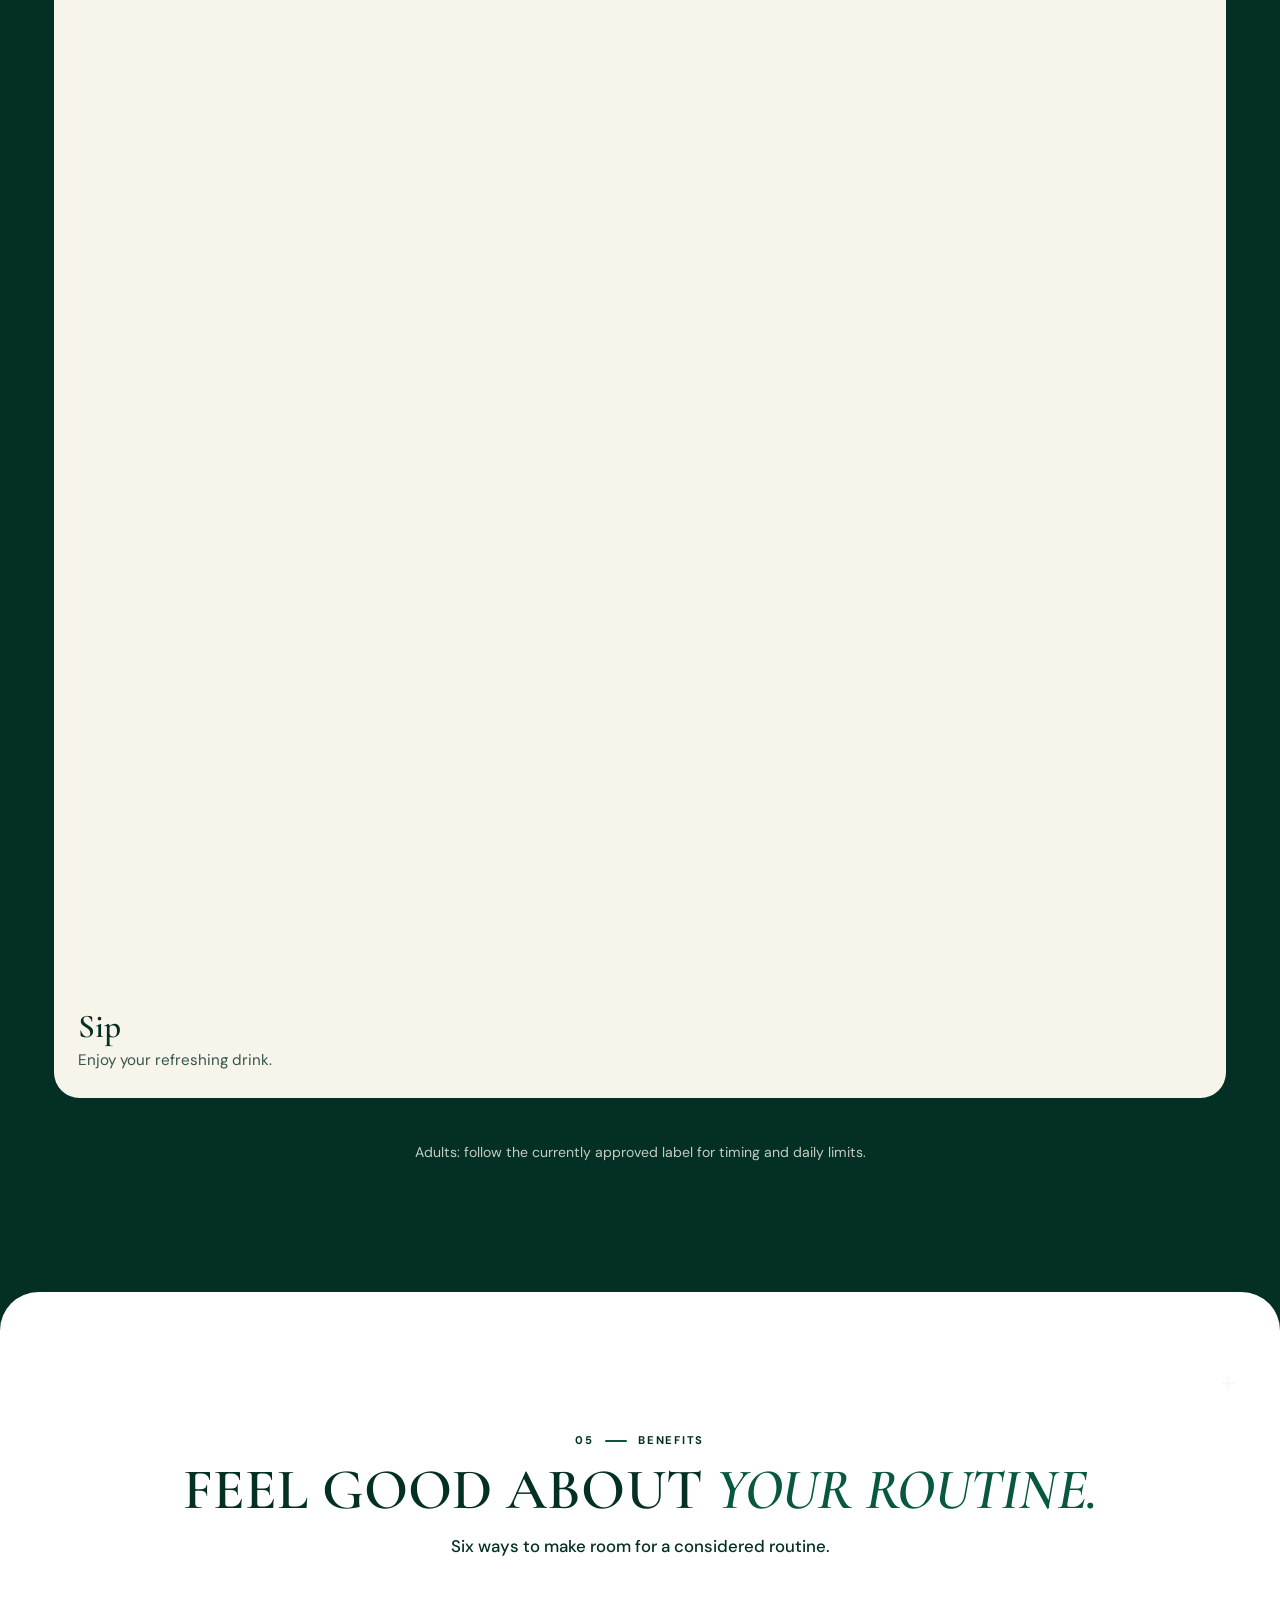
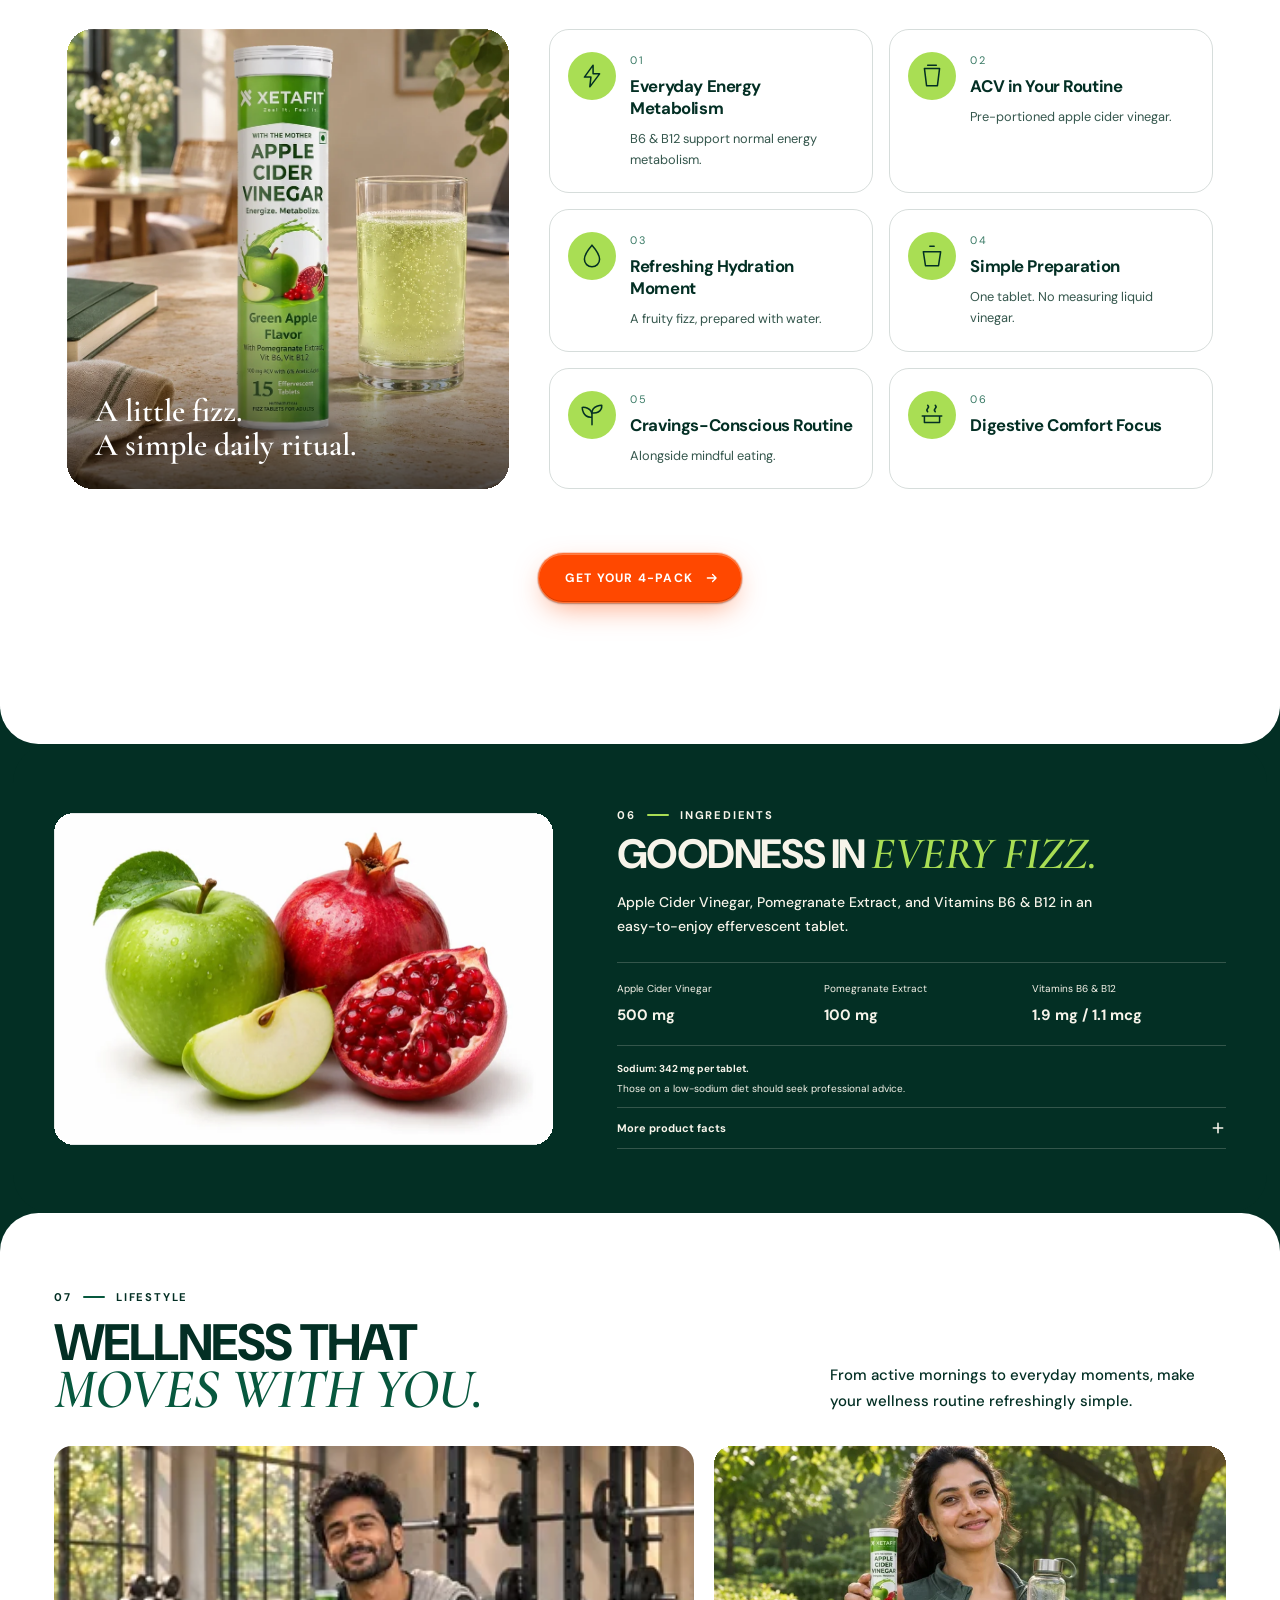
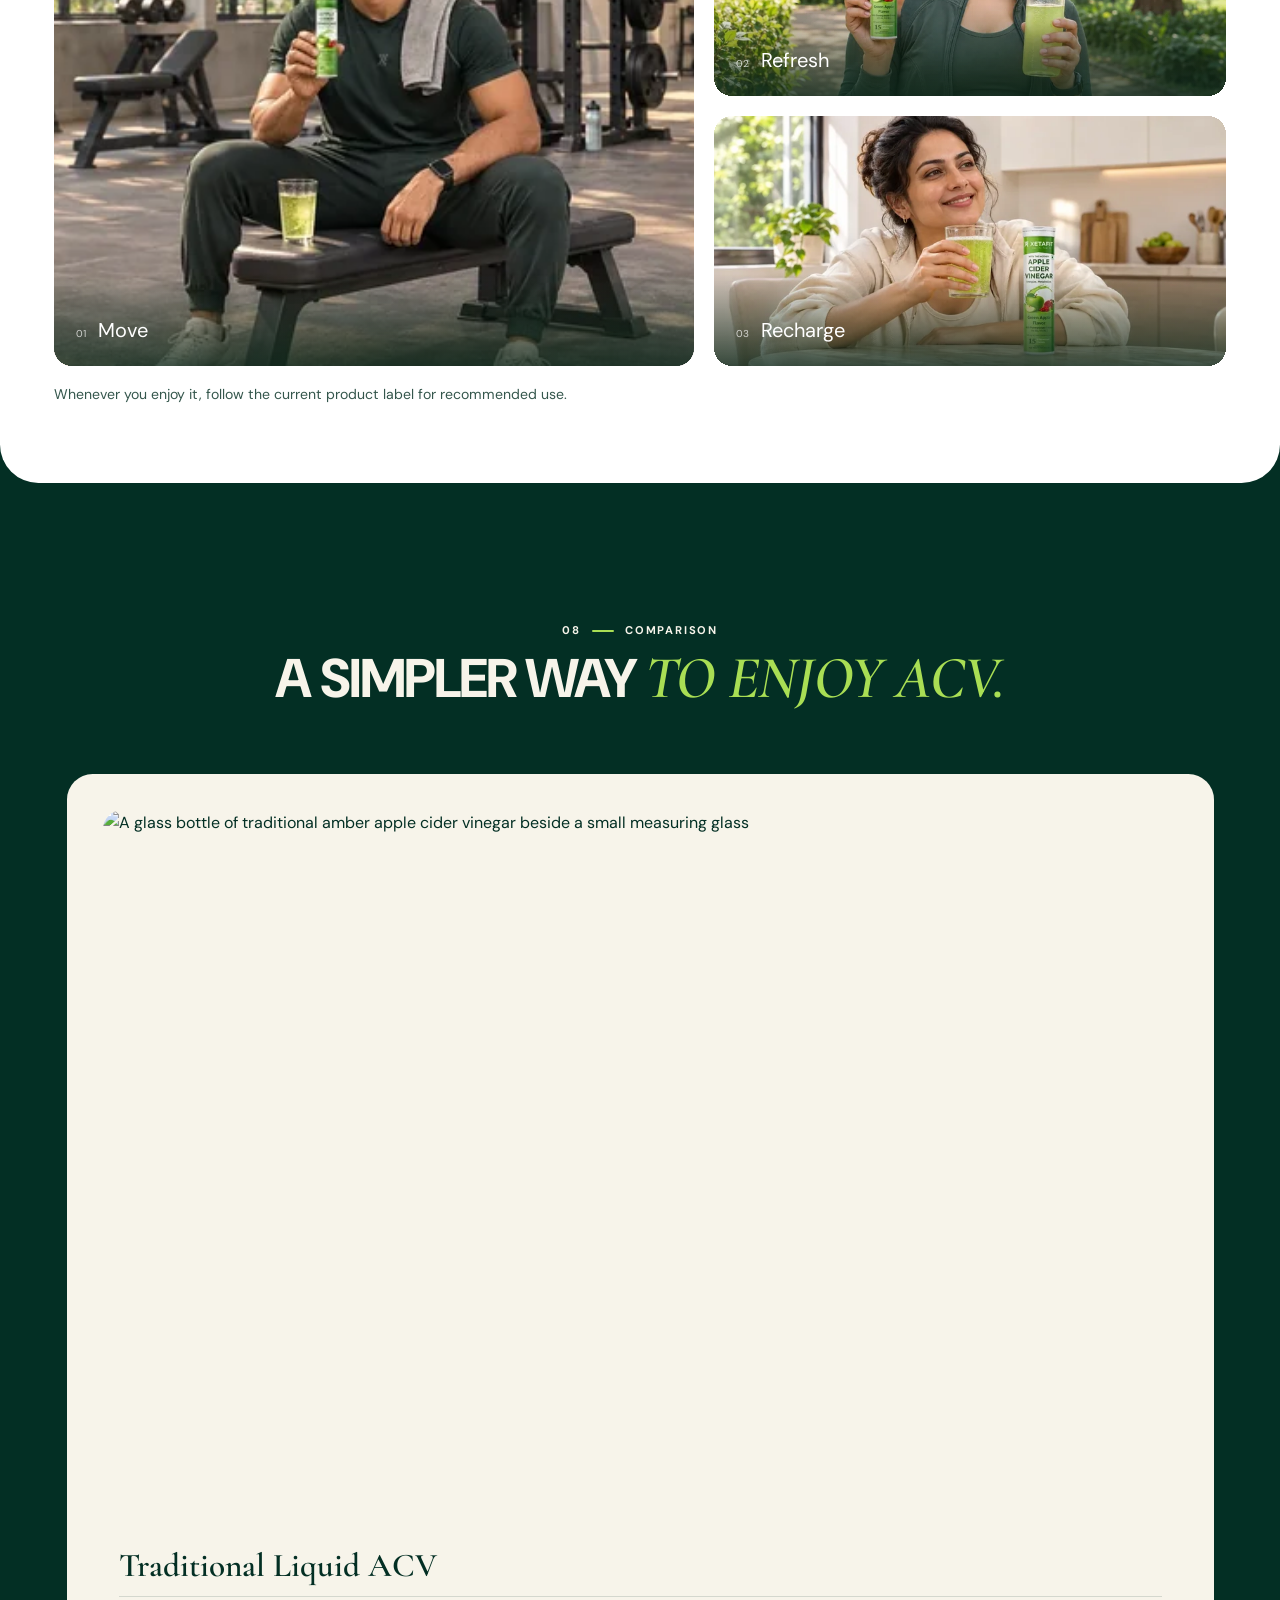
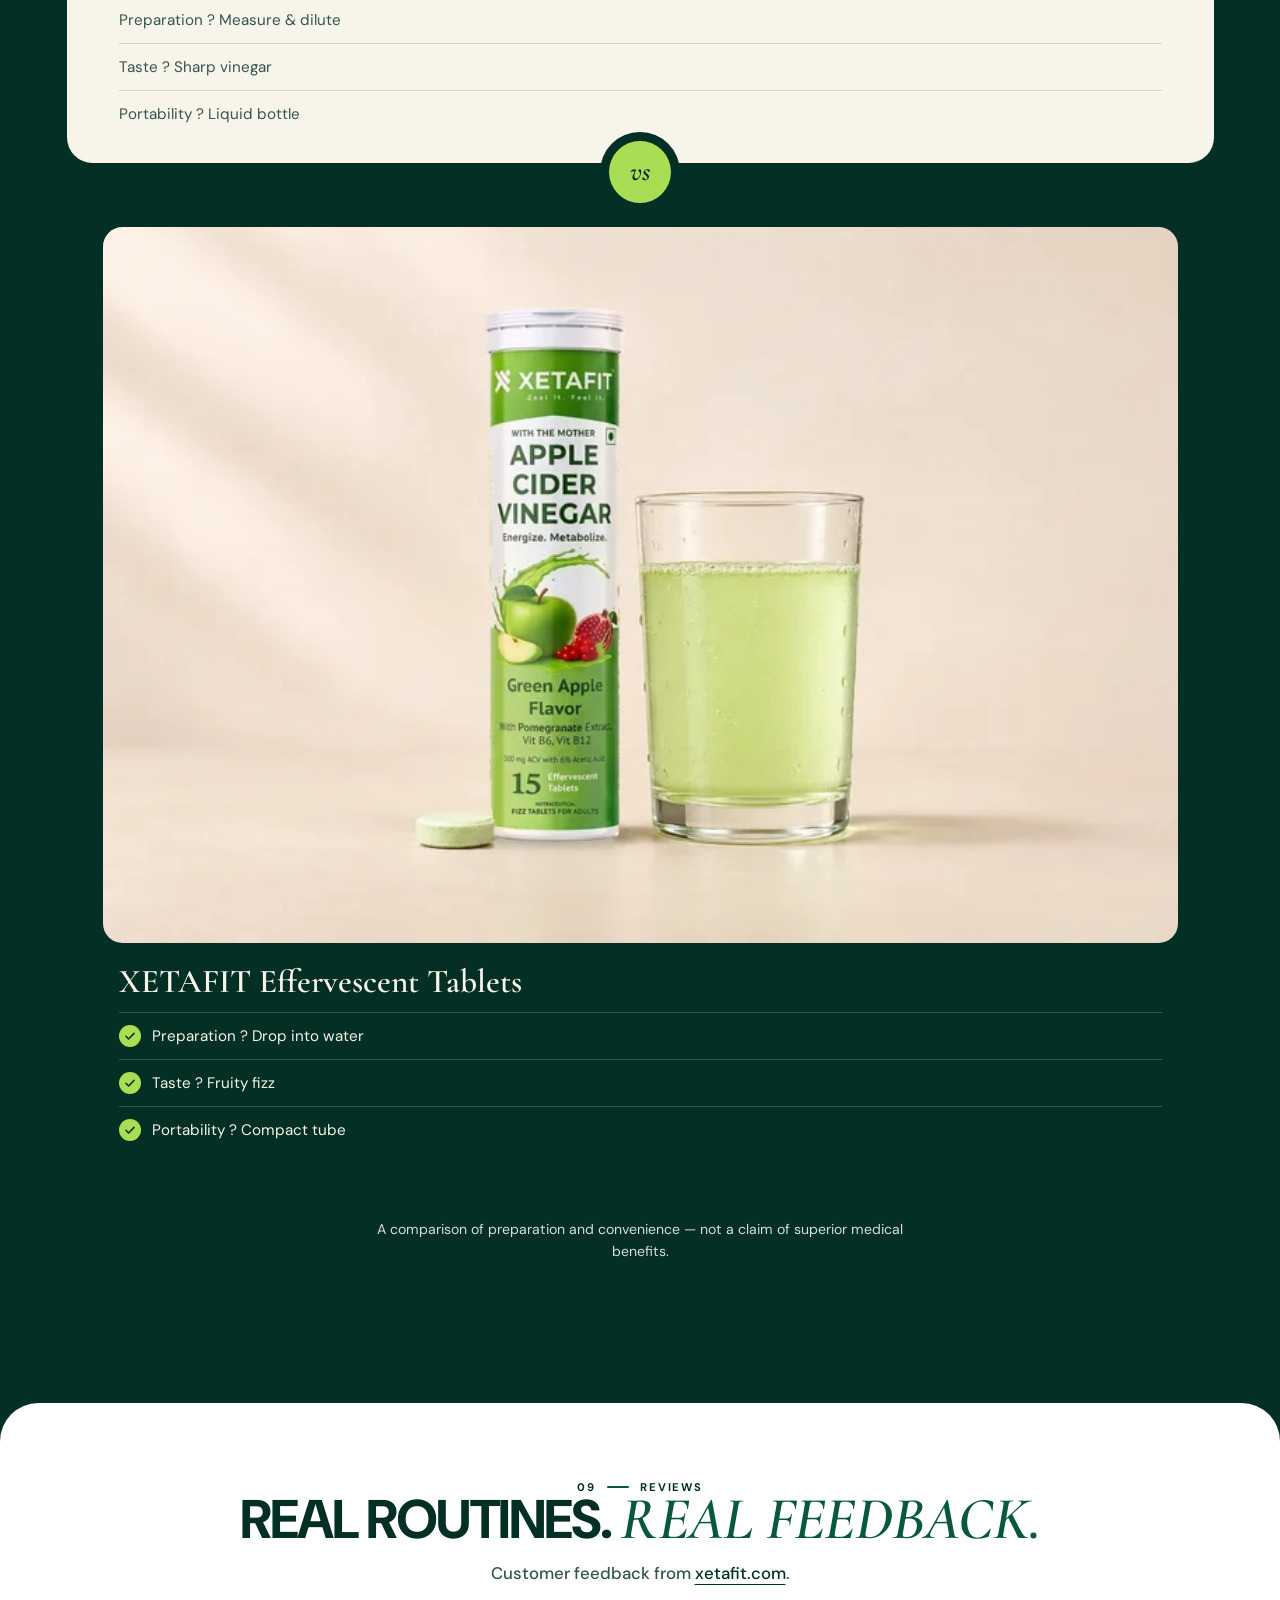
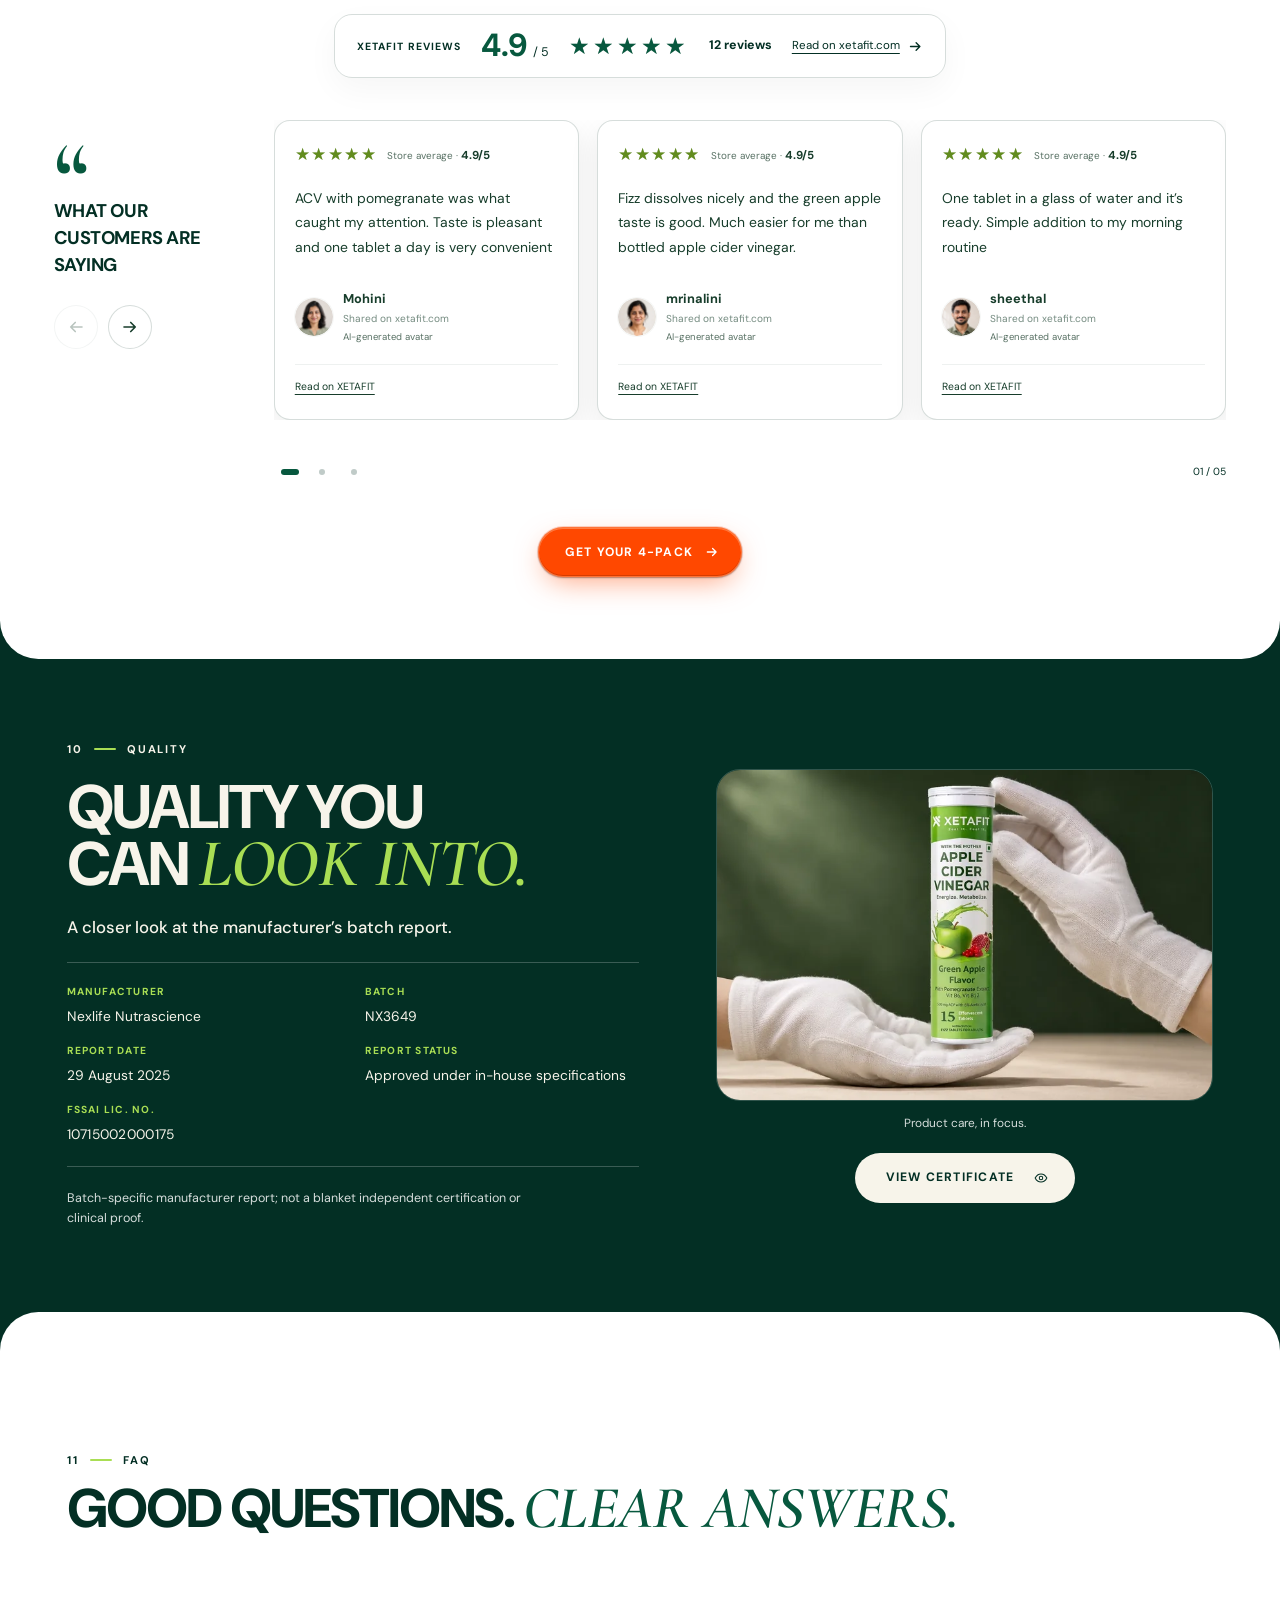
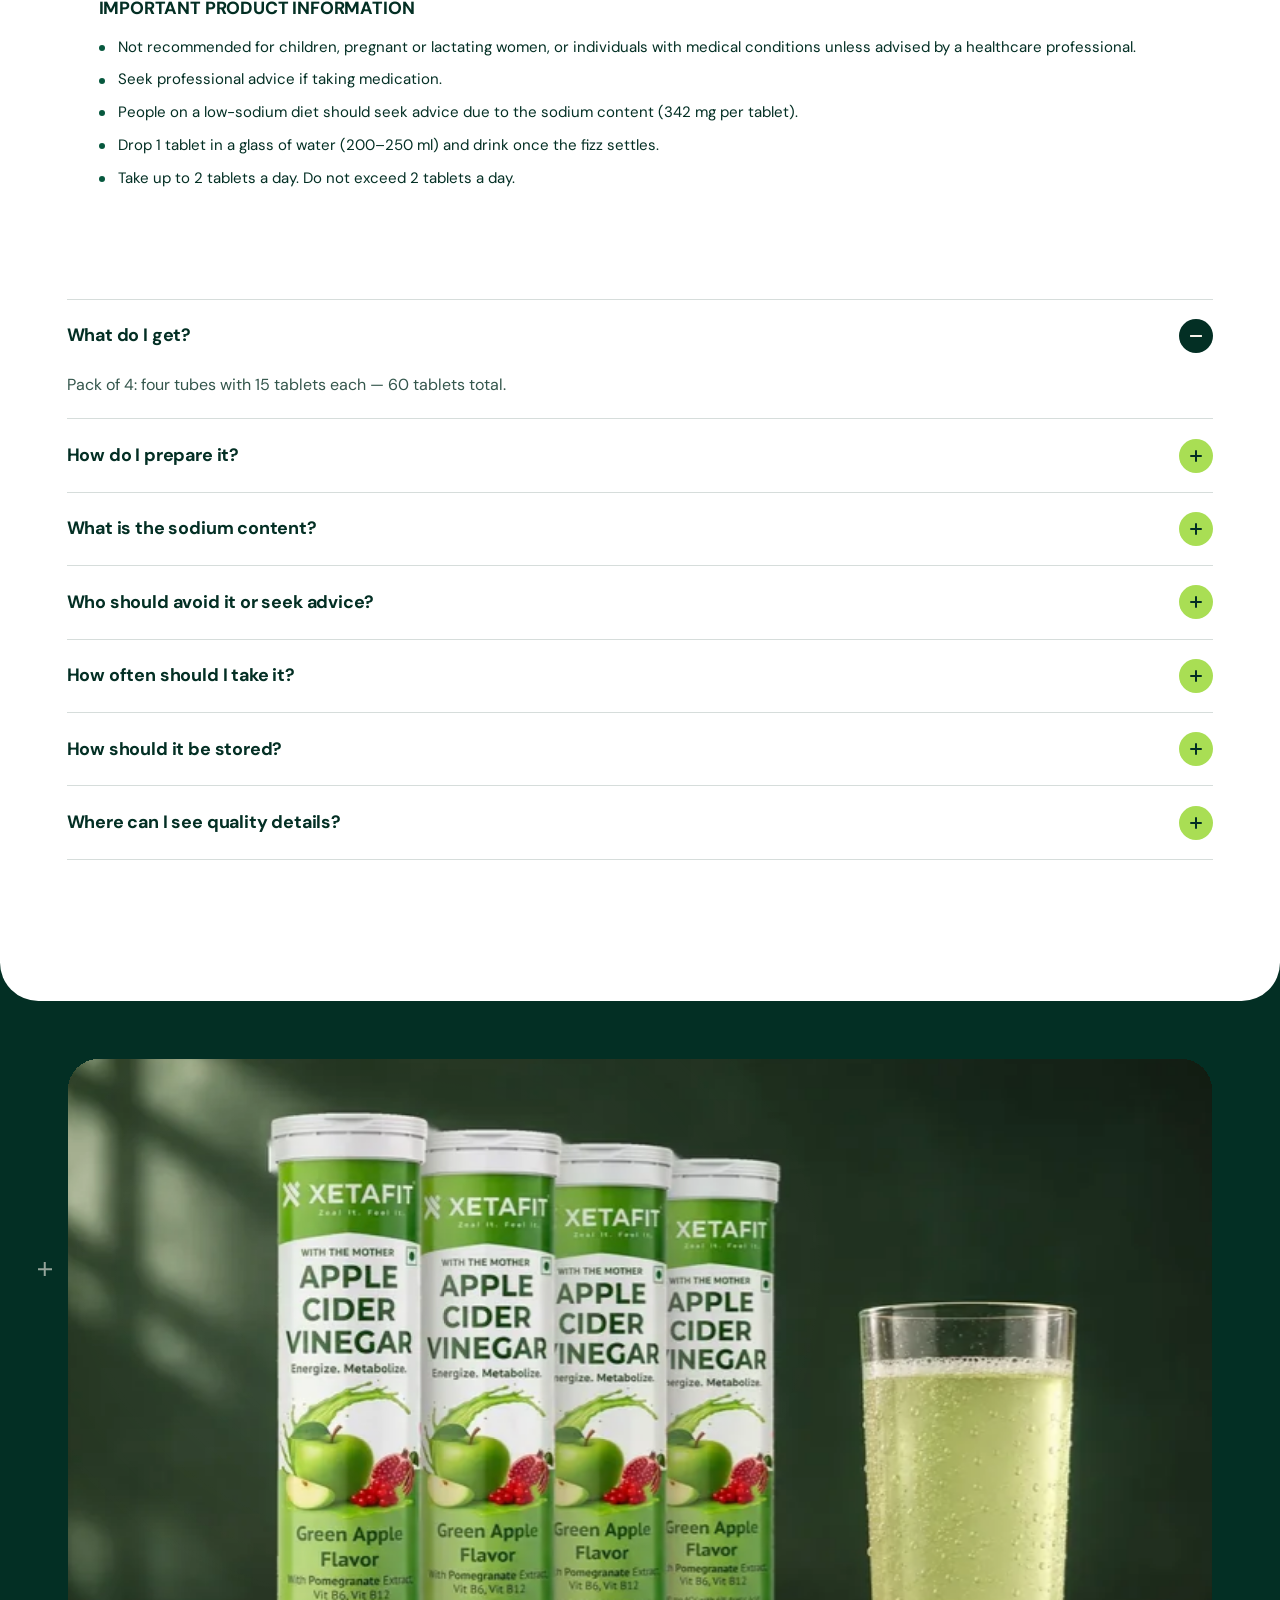
==== commit 0f58f5c7: "Update header CTA and autoplay product gallery" ====
--- a/index.html
+++ b/index.html
@@ -98,7 +98,7 @@
       <a class="hdr__menu" href="#menu" aria-controls="menu"><svg aria-hidden="true">
           <use href="#i-menu" />
         </svg><span>Menu</span></a>
-      <a class="hdr__cta" href="#buy">Product <svg aria-hidden="true">
+      <a class="hdr__cta" href="#buy">Buy now <svg aria-hidden="true">
           <use href="#i-arrow" />
         </svg></a>
     </div>
--- a/css/style.css
+++ b/css/style.css
@@ -558,7 +558,7 @@
 }
 .hdr__cta svg { width: 14px; height: 14px; transition: translate var(--dur-hover) var(--ease); }
 .hdr__cta:hover { background: var(--color-primary); translate: 0 -1px; }
-.hdr__cta[href="#buy"]:hover { background-color: var(--ember-2); color: var(--color-secondary); }
+.hdr__cta[href="#buy"] { background-color: var(--ember-2); color: var(--color-secondary); }
 .hdr__cta:hover svg { translate: 3px 0; }
 
 /* Phone / tablet menu: shown while #menu is the URL target */
--- a/css/theme.css
+++ b/css/theme.css
@@ -155,6 +155,7 @@
 }
 
 #buy {
+  padding-block-start: clamp(40px, 4.75vw, 56px);
   --type-ghost: rgba(var(--color-contrast-rgb), .07);
 }
 #buy .buy-card {
@@ -254,7 +255,7 @@
    The shaft is anchored at its top centre, at --sun-x along the top edge. */
 .hero {
   --sun: 128, 232, 150;      /* light emerald: sunlight through green glass */
-  --sun-x: 93%;
+  --sun-x: min(93%, calc(50% + 65svh));
   --sun-w: 33%;
   --sun-h: 136%;
   --sun-rot: 46deg;
@@ -277,11 +278,11 @@
     rgba(var(--sun), 0) 0%,
     rgba(var(--sun), .035) 14%,
     rgba(var(--sun), .09) 27%,
-    rgba(var(--sun), .19) 37%,
-    rgba(var(--sun), .33) 45%,
-    rgba(var(--sun), .41) 50%,
-    rgba(var(--sun), .33) 55%,
-    rgba(var(--sun), .19) 63%,
+    rgba(var(--sun), .24) 37%,
+    rgba(var(--sun), .41) 45%,
+    rgba(var(--sun), .49) 50%,
+    rgba(var(--sun), .41) 55%,
+    rgba(var(--sun), .24) 63%,
     rgba(var(--sun), .09) 73%,
     rgba(var(--sun), .035) 86%,
     rgba(var(--sun), 0) 100%);
@@ -320,9 +321,7 @@
    while its feathered highlights shift and change intensity. */
 @keyframes sun-drift {
   0%, 100% { transform: translate3d(0, 0, 0) rotate(var(--beam-angle)) scaleX(1); opacity: 1; }
-  26% { transform: translate3d(-22px, 8px, 0) rotate(calc(var(--beam-angle) + 4deg)) scaleX(1.05); opacity: .92; }
-  52% { transform: translate3d(-7px, 4px, 0) rotate(calc(var(--beam-angle) + 1deg)) scaleX(1.015); opacity: .87; }
-  76% { transform: translate3d(16px, -7px, 0) rotate(calc(var(--beam-angle) - 4deg)) scaleX(.97); opacity: .96; }
+  50% { transform: translate3d(clamp(-48px, -3vw, -16px), 0, 0) rotate(calc(var(--beam-angle) + 8deg)) scaleX(1.08); opacity: .85; }
 }
 @keyframes sun-drift-2 {
   0%, 100% { transform: translate3d(0, 0, 0) rotate(var(--beam-angle)) scaleX(1); opacity: 1; }
@@ -332,8 +331,8 @@
 }
 
 @media (prefers-reduced-motion: no-preference) {
-  .hero::before { animation: sun-drift 12s ease-in-out infinite; }
-  .hero::after { animation: sun-drift-2 17s ease-in-out .45s infinite; }
+  .hero::before { animation: sun-drift 10s ease-in-out -2s infinite; }
+  .hero::after { animation: sun-drift-2 15s ease-in-out .45s infinite; }
 }
 @media print { .hero::before, .hero::after { display: none; } }
 
